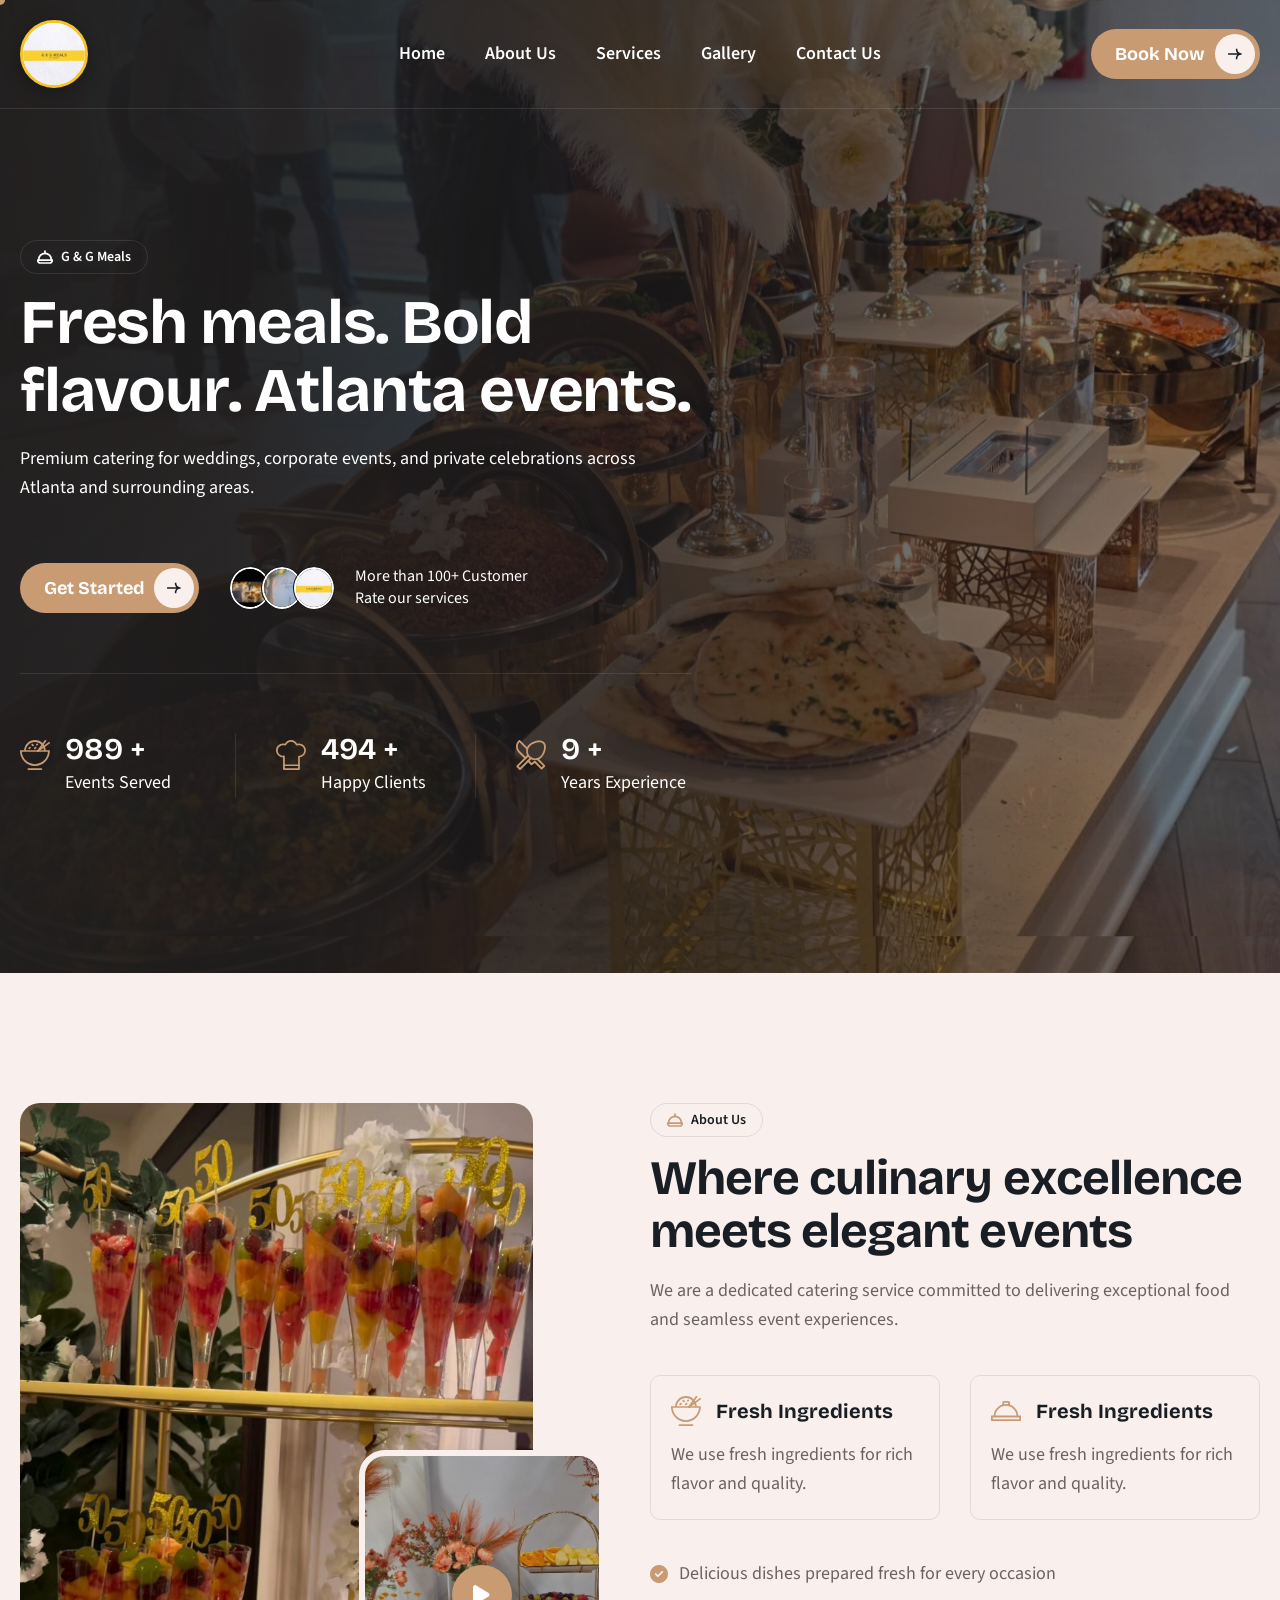
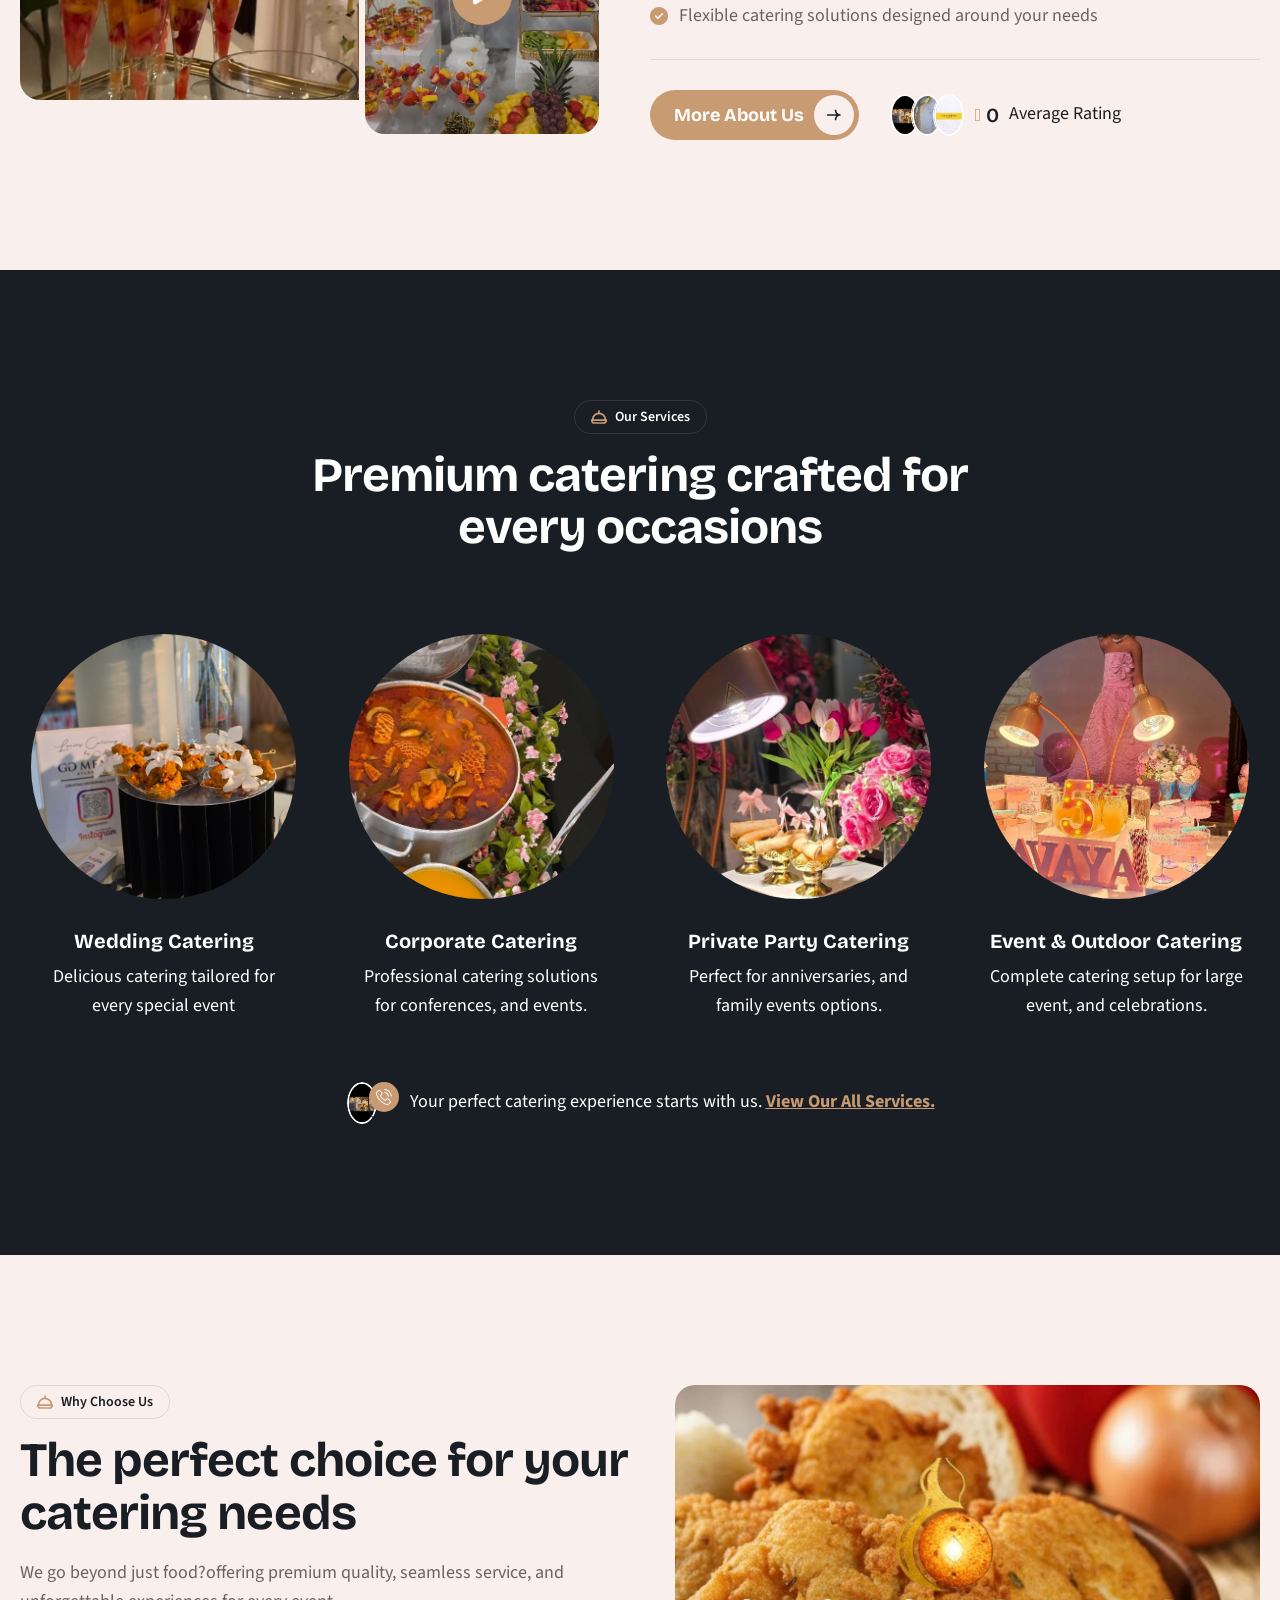
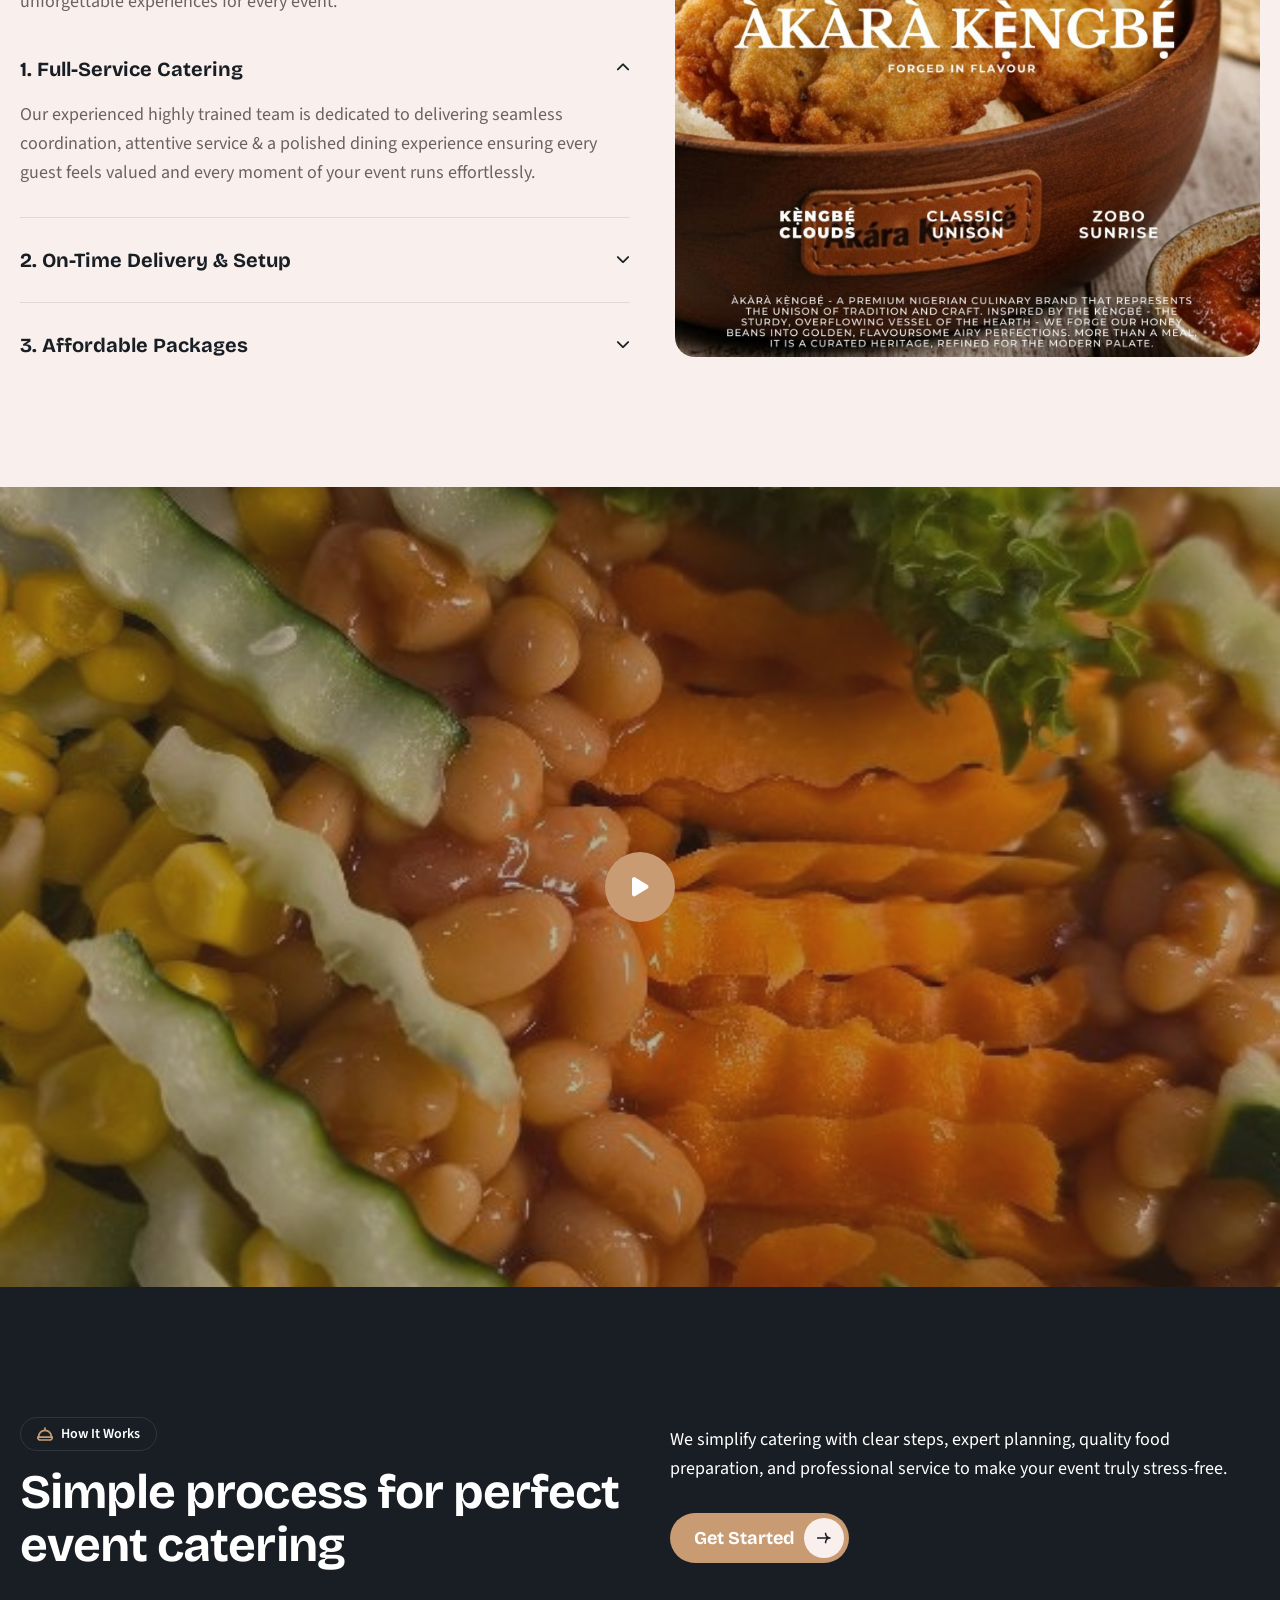
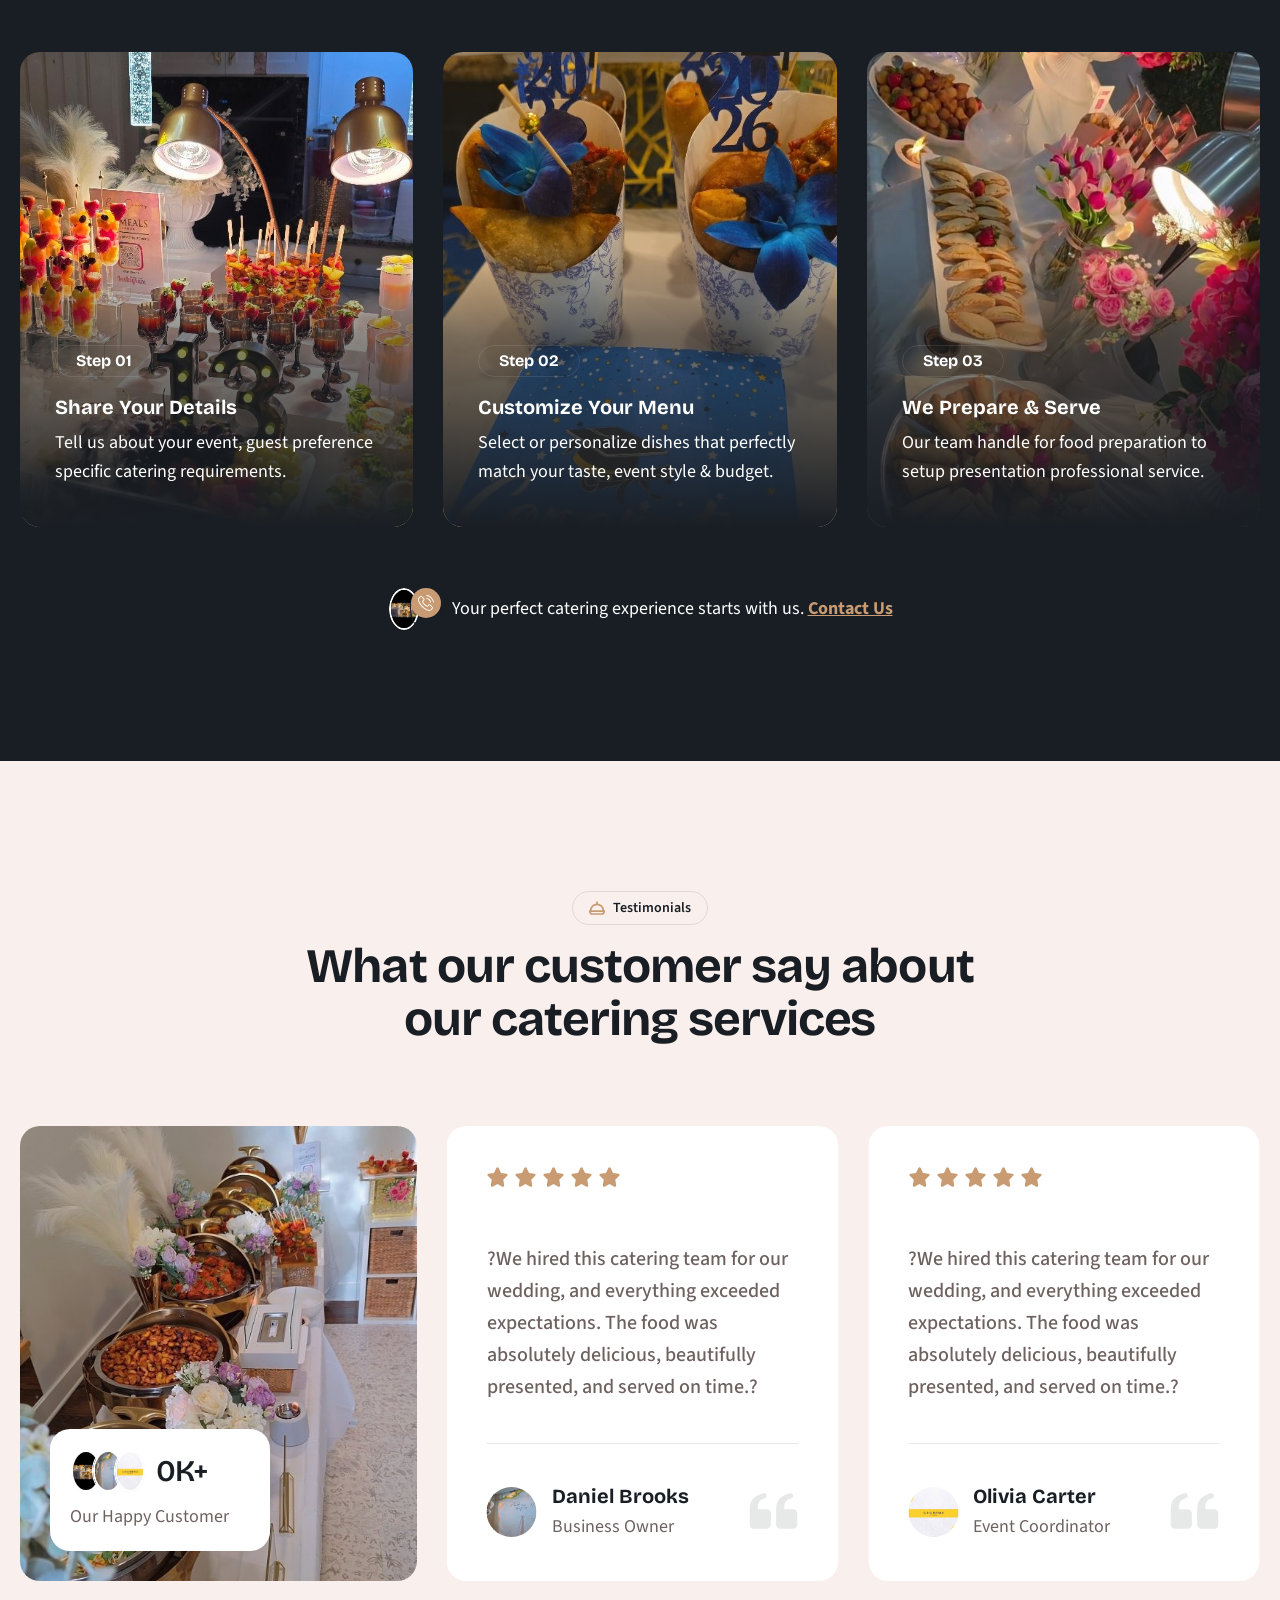
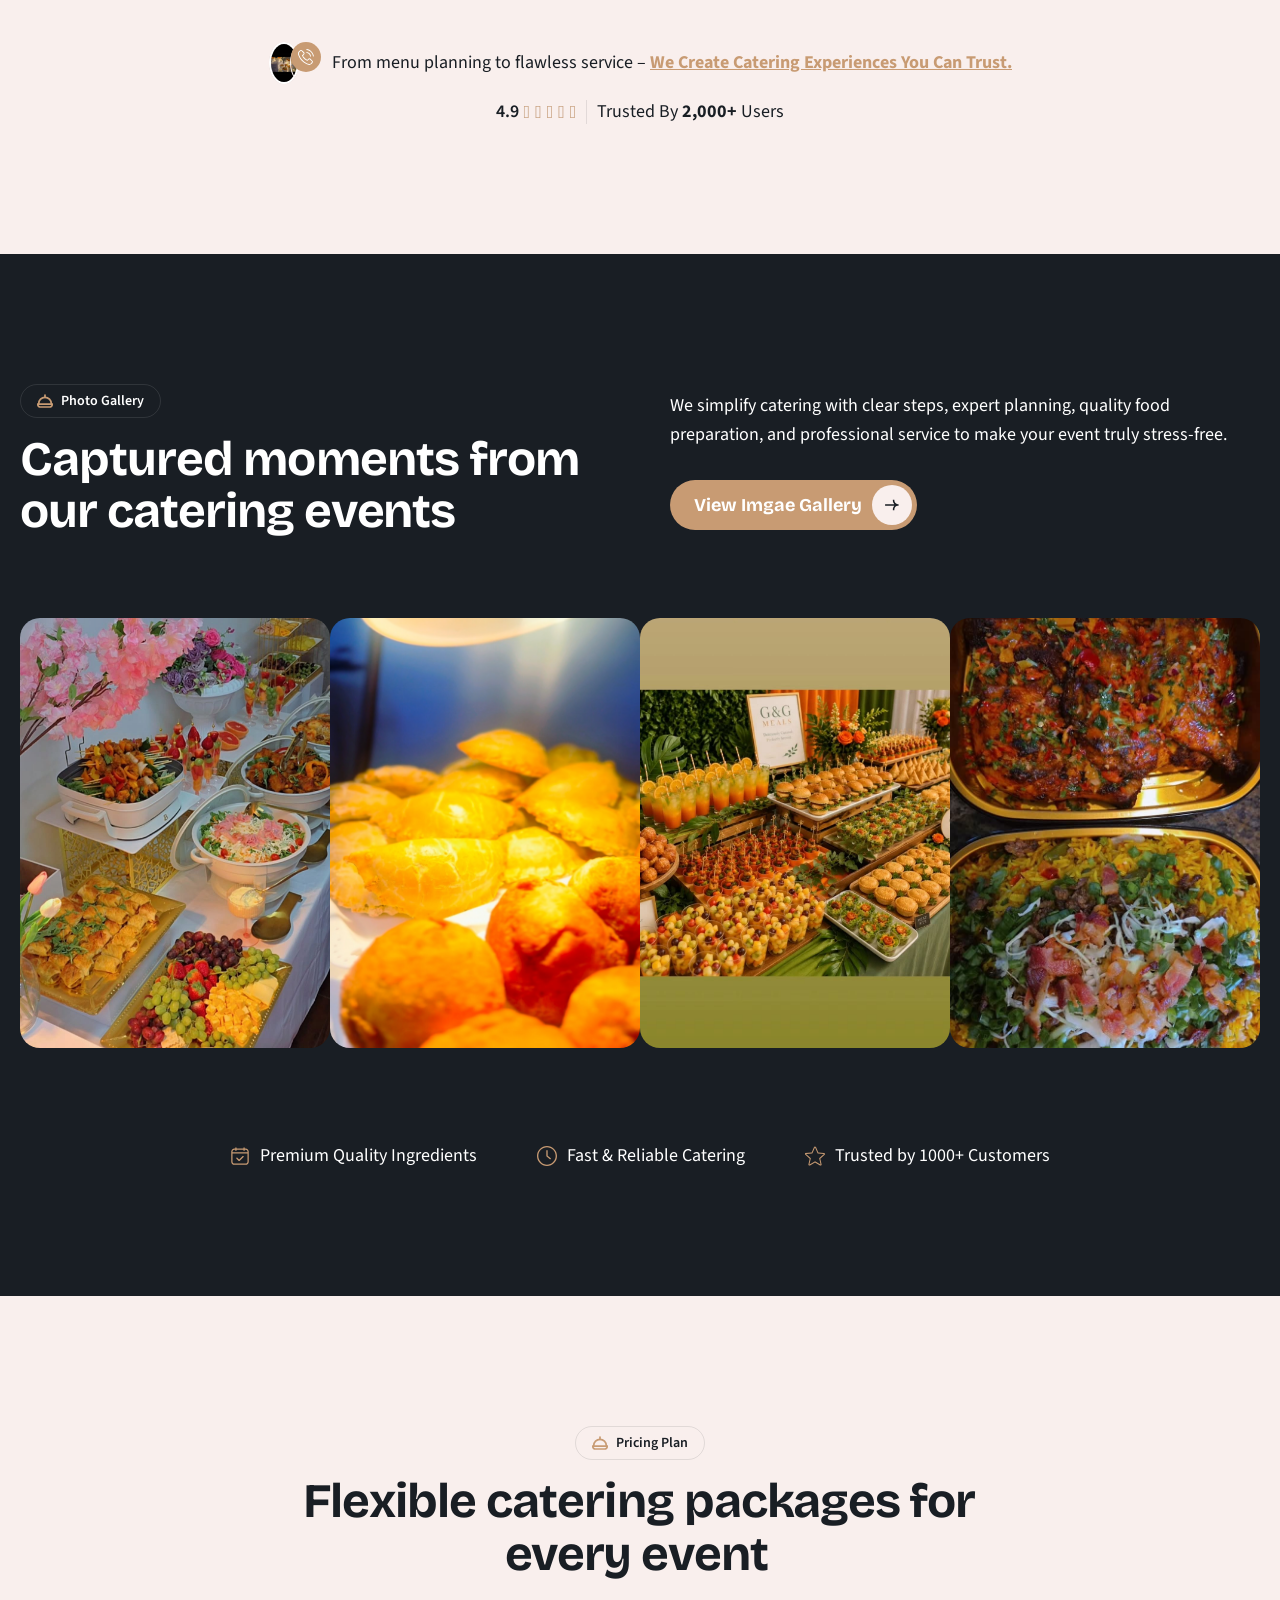
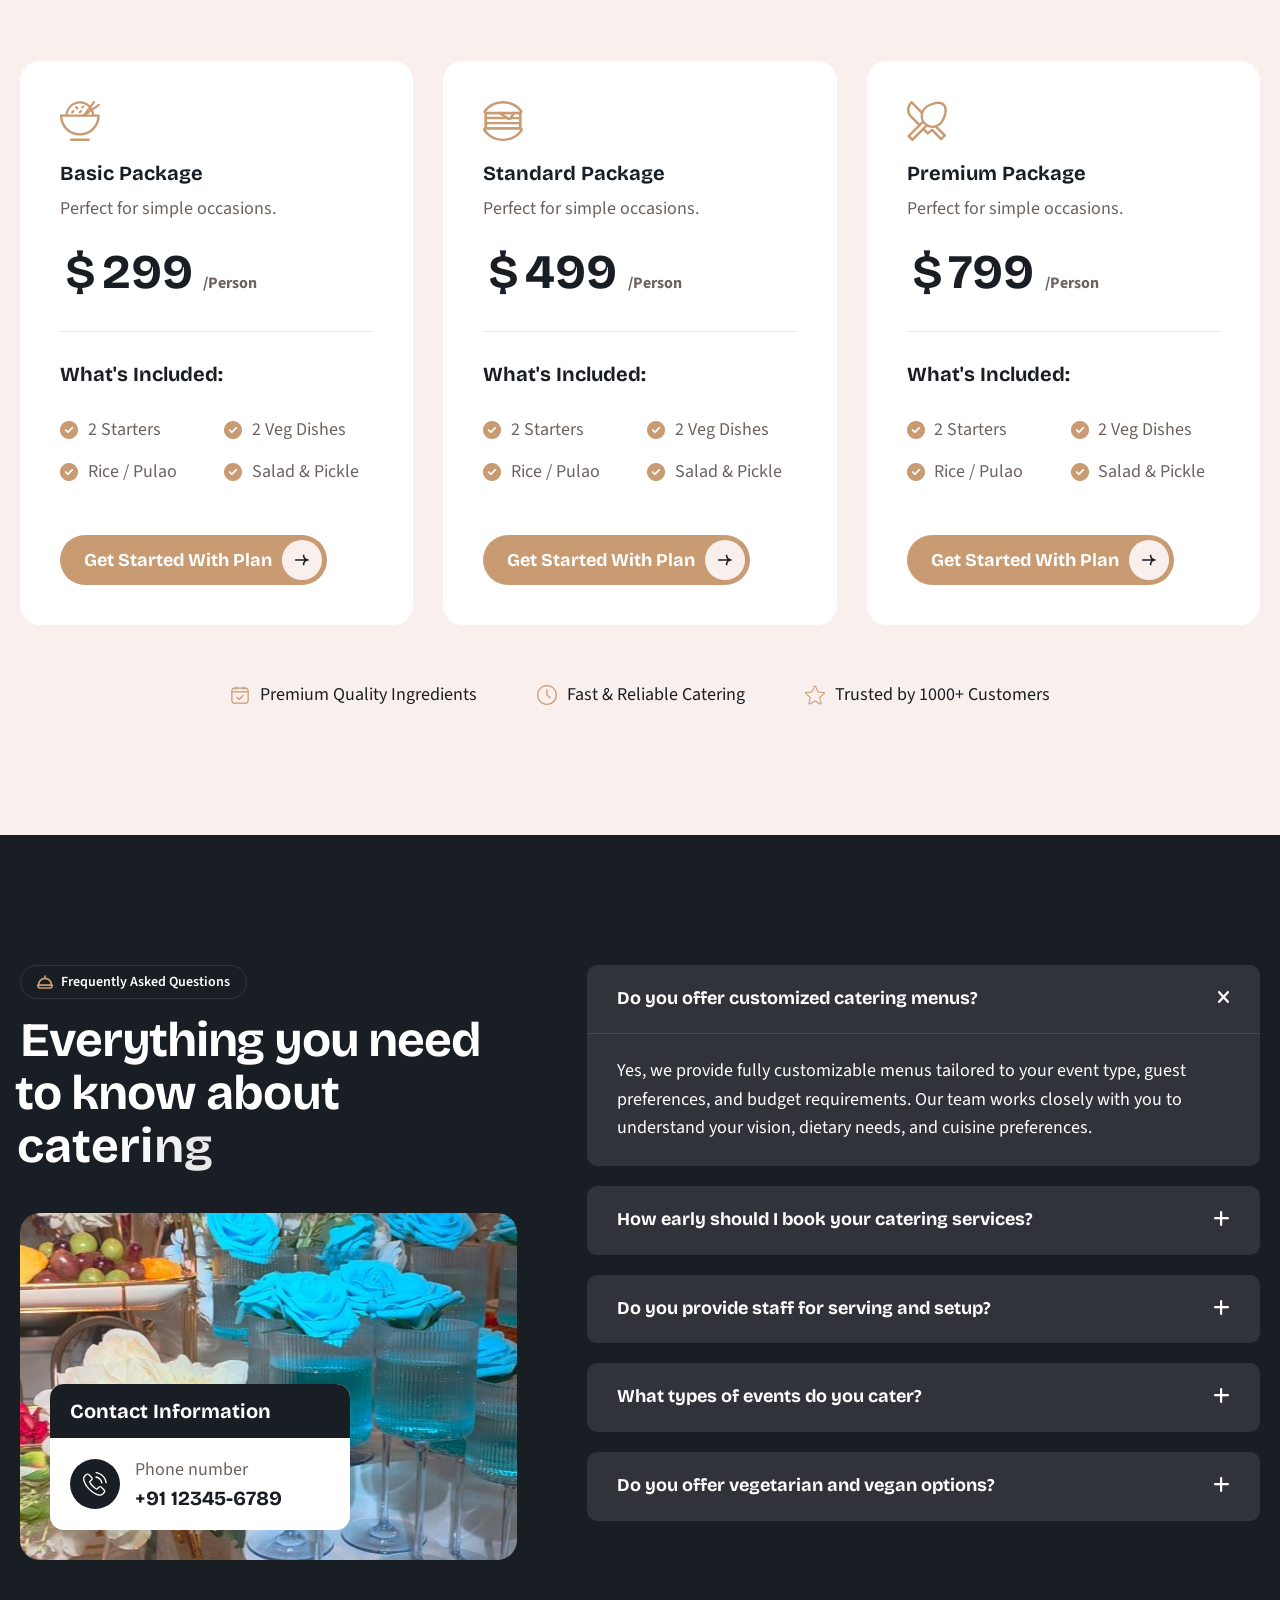
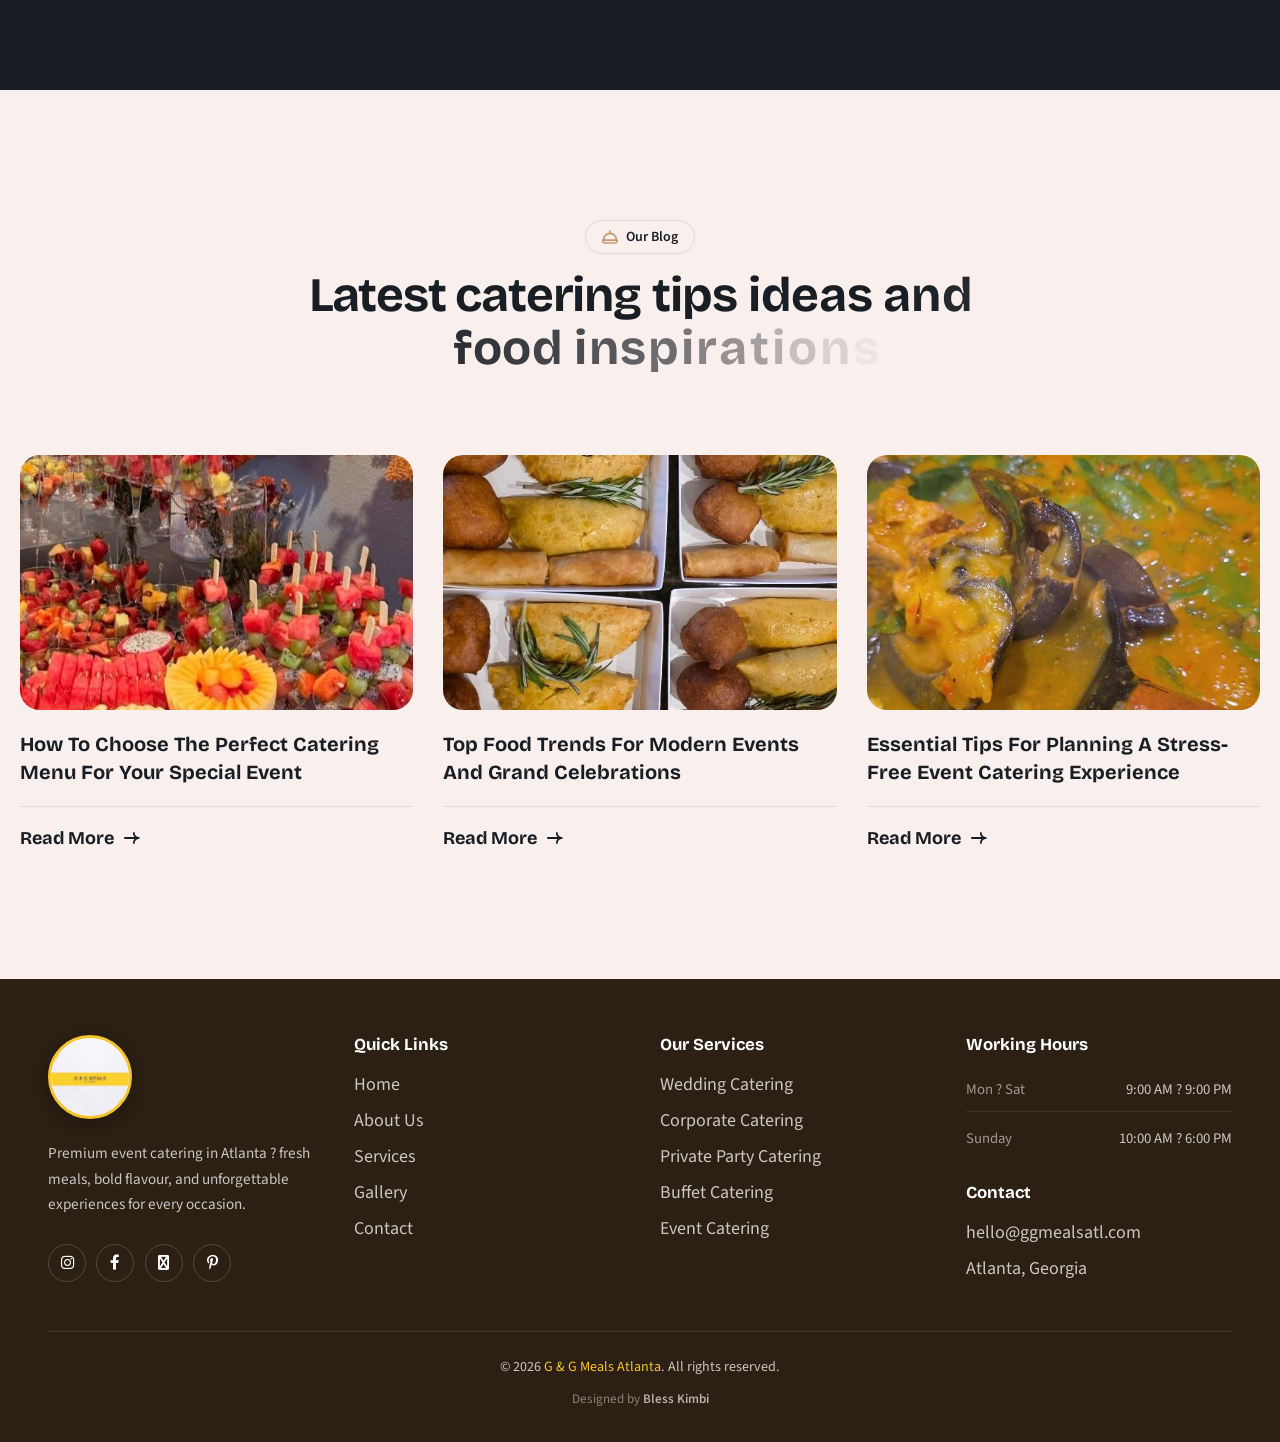
==== index.html @ ece540b1 "Initial commit: G & G Meals Atlanta catering demo site Co-authored-by: Cursor <cursoragent@cursor.co" ====
<!DOCTYPE html>
<html lang="en-US">

<head>
	<meta charset="UTF-8">
	<meta name="viewport" content="width=device-width, initial-scale=1.0" />
		<title>G &amp; G Meals Atlanta - Premium Event Catering</title>
<meta name='robots' content='max-image-preview:large' />
<link rel="alternate" title="oEmbed (JSON)" type="application/json+oembed" href="#" />
<link rel="alternate" title="oEmbed (XML)" type="text/xml+oembed" href="#" />
<style id="wp-img-auto-sizes-contain-inline-css">
img:is([sizes=auto i],[sizes^="auto," i]){contain-intrinsic-size:3000px 1500px}
/*# sourceURL=wp-img-auto-sizes-contain-inline-css */
</style>
<link rel='stylesheet' id='elementor-frontend-css' href='wp-content/plugins/elementor/assets/css/frontend.min.css?ver=4.2.1' media='all' />
<link rel='stylesheet' id='elementor-post-178-css' href='wp-content/uploads/elementor/css/post-178.css?ver=1785913602' media='all' />
<link rel='stylesheet' id='elementor-post-179-css' href='wp-content/uploads/elementor/css/post-179.css?ver=1785913602' media='all' />
<style id="wp-emoji-styles-inline-css">

	img.wp-smiley, img.emoji {
		display: inline !important;
		border: none !important;
		box-shadow: none !important;
		height: 1em !important;
		width: 1em !important;
		margin: 0 0.07em !important;
		vertical-align: -0.1em !important;
		background: none !important;
		padding: 0 !important;
	}
/*# sourceURL=wp-emoji-styles-inline-css */
</style>
<style id="classic-theme-styles-inline-css">
/*! This file is auto-generated */
.wp-block-button__link{color:#fff;background-color:#32373c;border-radius:9999px;box-shadow:none;text-decoration:none;padding:calc(.667em + 2px) calc(1.333em + 2px);font-size:1.125em}.wp-block-file__button{background:#32373c;color:#fff;text-decoration:none}
/*# sourceURL=/wp-includes/css/classic-themes.min.css */
</style>
<style id="global-styles-inline-css">
:root{--wp--preset--aspect-ratio--square: 1;--wp--preset--aspect-ratio--4-3: 4/3;--wp--preset--aspect-ratio--3-4: 3/4;--wp--preset--aspect-ratio--3-2: 3/2;--wp--preset--aspect-ratio--2-3: 2/3;--wp--preset--aspect-ratio--16-9: 16/9;--wp--preset--aspect-ratio--9-16: 9/16;--wp--preset--color--black: #000000;--wp--preset--color--cyan-bluish-gray: #abb8c3;--wp--preset--color--white: #ffffff;--wp--preset--color--pale-pink: #f78da7;--wp--preset--color--vivid-red: #cf2e2e;--wp--preset--color--luminous-vivid-orange: #ff6900;--wp--preset--color--luminous-vivid-amber: #fcb900;--wp--preset--color--light-green-cyan: #7bdcb5;--wp--preset--color--vivid-green-cyan: #00d084;--wp--preset--color--pale-cyan-blue: #8ed1fc;--wp--preset--color--vivid-cyan-blue: #0693e3;--wp--preset--color--vivid-purple: #9b51e0;--wp--preset--gradient--vivid-cyan-blue-to-vivid-purple: linear-gradient(135deg,rgb(6,147,227) 0%,rgb(155,81,224) 100%);--wp--preset--gradient--light-green-cyan-to-vivid-green-cyan: linear-gradient(135deg,rgb(122,220,180) 0%,rgb(0,208,130) 100%);--wp--preset--gradient--luminous-vivid-amber-to-luminous-vivid-orange: linear-gradient(135deg,rgb(252,185,0) 0%,rgb(255,105,0) 100%);--wp--preset--gradient--luminous-vivid-orange-to-vivid-red: linear-gradient(135deg,rgb(255,105,0) 0%,rgb(207,46,46) 100%);--wp--preset--gradient--very-light-gray-to-cyan-bluish-gray: linear-gradient(135deg,rgb(238,238,238) 0%,rgb(169,184,195) 100%);--wp--preset--gradient--cool-to-warm-spectrum: linear-gradient(135deg,rgb(74,234,220) 0%,rgb(151,120,209) 20%,rgb(207,42,186) 40%,rgb(238,44,130) 60%,rgb(251,105,98) 80%,rgb(254,248,76) 100%);--wp--preset--gradient--blush-light-purple: linear-gradient(135deg,rgb(255,206,236) 0%,rgb(152,150,240) 100%);--wp--preset--gradient--blush-bordeaux: linear-gradient(135deg,rgb(254,205,165) 0%,rgb(254,45,45) 50%,rgb(107,0,62) 100%);--wp--preset--gradient--luminous-dusk: linear-gradient(135deg,rgb(255,203,112) 0%,rgb(199,81,192) 50%,rgb(65,88,208) 100%);--wp--preset--gradient--pale-ocean: linear-gradient(135deg,rgb(255,245,203) 0%,rgb(182,227,212) 50%,rgb(51,167,181) 100%);--wp--preset--gradient--electric-grass: linear-gradient(135deg,rgb(202,248,128) 0%,rgb(113,206,126) 100%);--wp--preset--gradient--midnight: linear-gradient(135deg,rgb(2,3,129) 0%,rgb(40,116,252) 100%);--wp--preset--font-size--small: 13px;--wp--preset--font-size--medium: 20px;--wp--preset--font-size--large: 36px;--wp--preset--font-size--x-large: 42px;--wp--preset--spacing--20: 0.44rem;--wp--preset--spacing--30: 0.67rem;--wp--preset--spacing--40: 1rem;--wp--preset--spacing--50: 1.5rem;--wp--preset--spacing--60: 2.25rem;--wp--preset--spacing--70: 3.38rem;--wp--preset--spacing--80: 5.06rem;--wp--preset--shadow--natural: 6px 6px 9px rgba(0, 0, 0, 0.2);--wp--preset--shadow--deep: 12px 12px 50px rgba(0, 0, 0, 0.4);--wp--preset--shadow--sharp: 6px 6px 0px rgba(0, 0, 0, 0.2);--wp--preset--shadow--outlined: 6px 6px 0px -3px rgb(255, 255, 255), 6px 6px rgb(0, 0, 0);--wp--preset--shadow--crisp: 6px 6px 0px rgb(0, 0, 0);}:where(body) { margin: 0; }:where(.is-layout-flex){gap: 0.5em;}:where(.is-layout-grid){gap: 0.5em;}body .is-layout-flex{display: flex;}.is-layout-flex{flex-wrap: wrap;align-items: center;}.is-layout-flex > :is(*, div){margin: 0;}body .is-layout-grid{display: grid;}.is-layout-grid > :is(*, div){margin: 0;}body{padding-top: 0px;padding-right: 0px;padding-bottom: 0px;padding-left: 0px;}:root :where(.wp-element-button, .wp-block-button__link){background-color: #32373c;border-width: 0;color: #fff;font-family: inherit;font-size: inherit;font-style: inherit;font-weight: inherit;letter-spacing: inherit;line-height: inherit;padding-top: calc(0.667em + 2px);padding-right: calc(1.333em + 2px);padding-bottom: calc(0.667em + 2px);padding-left: calc(1.333em + 2px);text-decoration: none;text-transform: inherit;}.has-black-color{color: var(--wp--preset--color--black) !important;}.has-cyan-bluish-gray-color{color: var(--wp--preset--color--cyan-bluish-gray) !important;}.has-white-color{color: var(--wp--preset--color--white) !important;}.has-pale-pink-color{color: var(--wp--preset--color--pale-pink) !important;}.has-vivid-red-color{color: var(--wp--preset--color--vivid-red) !important;}.has-luminous-vivid-orange-color{color: var(--wp--preset--color--luminous-vivid-orange) !important;}.has-luminous-vivid-amber-color{color: var(--wp--preset--color--luminous-vivid-amber) !important;}.has-light-green-cyan-color{color: var(--wp--preset--color--light-green-cyan) !important;}.has-vivid-green-cyan-color{color: var(--wp--preset--color--vivid-green-cyan) !important;}.has-pale-cyan-blue-color{color: var(--wp--preset--color--pale-cyan-blue) !important;}.has-vivid-cyan-blue-color{color: var(--wp--preset--color--vivid-cyan-blue) !important;}.has-vivid-purple-color{color: var(--wp--preset--color--vivid-purple) !important;}.has-black-background-color{background-color: var(--wp--preset--color--black) !important;}.has-cyan-bluish-gray-background-color{background-color: var(--wp--preset--color--cyan-bluish-gray) !important;}.has-white-background-color{background-color: var(--wp--preset--color--white) !important;}.has-pale-pink-background-color{background-color: var(--wp--preset--color--pale-pink) !important;}.has-vivid-red-background-color{background-color: var(--wp--preset--color--vivid-red) !important;}.has-luminous-vivid-orange-background-color{background-color: var(--wp--preset--color--luminous-vivid-orange) !important;}.has-luminous-vivid-amber-background-color{background-color: var(--wp--preset--color--luminous-vivid-amber) !important;}.has-light-green-cyan-background-color{background-color: var(--wp--preset--color--light-green-cyan) !important;}.has-vivid-green-cyan-background-color{background-color: var(--wp--preset--color--vivid-green-cyan) !important;}.has-pale-cyan-blue-background-color{background-color: var(--wp--preset--color--pale-cyan-blue) !important;}.has-vivid-cyan-blue-background-color{background-color: var(--wp--preset--color--vivid-cyan-blue) !important;}.has-vivid-purple-background-color{background-color: var(--wp--preset--color--vivid-purple) !important;}.has-black-border-color{border-color: var(--wp--preset--color--black) !important;}.has-cyan-bluish-gray-border-color{border-color: var(--wp--preset--color--cyan-bluish-gray) !important;}.has-white-border-color{border-color: var(--wp--preset--color--white) !important;}.has-pale-pink-border-color{border-color: var(--wp--preset--color--pale-pink) !important;}.has-vivid-red-border-color{border-color: var(--wp--preset--color--vivid-red) !important;}.has-luminous-vivid-orange-border-color{border-color: var(--wp--preset--color--luminous-vivid-orange) !important;}.has-luminous-vivid-amber-border-color{border-color: var(--wp--preset--color--luminous-vivid-amber) !important;}.has-light-green-cyan-border-color{border-color: var(--wp--preset--color--light-green-cyan) !important;}.has-vivid-green-cyan-border-color{border-color: var(--wp--preset--color--vivid-green-cyan) !important;}.has-pale-cyan-blue-border-color{border-color: var(--wp--preset--color--pale-cyan-blue) !important;}.has-vivid-cyan-blue-border-color{border-color: var(--wp--preset--color--vivid-cyan-blue) !important;}.has-vivid-purple-border-color{border-color: var(--wp--preset--color--vivid-purple) !important;}.has-vivid-cyan-blue-to-vivid-purple-gradient-background{background: var(--wp--preset--gradient--vivid-cyan-blue-to-vivid-purple) !important;}.has-light-green-cyan-to-vivid-green-cyan-gradient-background{background: var(--wp--preset--gradient--light-green-cyan-to-vivid-green-cyan) !important;}.has-luminous-vivid-amber-to-luminous-vivid-orange-gradient-background{background: var(--wp--preset--gradient--luminous-vivid-amber-to-luminous-vivid-orange) !important;}.has-luminous-vivid-orange-to-vivid-red-gradient-background{background: var(--wp--preset--gradient--luminous-vivid-orange-to-vivid-red) !important;}.has-very-light-gray-to-cyan-bluish-gray-gradient-background{background: var(--wp--preset--gradient--very-light-gray-to-cyan-bluish-gray) !important;}.has-cool-to-warm-spectrum-gradient-background{background: var(--wp--preset--gradient--cool-to-warm-spectrum) !important;}.has-blush-light-purple-gradient-background{background: var(--wp--preset--gradient--blush-light-purple) !important;}.has-blush-bordeaux-gradient-background{background: var(--wp--preset--gradient--blush-bordeaux) !important;}.has-luminous-dusk-gradient-background{background: var(--wp--preset--gradient--luminous-dusk) !important;}.has-pale-ocean-gradient-background{background: var(--wp--preset--gradient--pale-ocean) !important;}.has-electric-grass-gradient-background{background: var(--wp--preset--gradient--electric-grass) !important;}.has-midnight-gradient-background{background: var(--wp--preset--gradient--midnight) !important;}.has-small-font-size{font-size: var(--wp--preset--font-size--small) !important;}.has-medium-font-size{font-size: var(--wp--preset--font-size--medium) !important;}.has-large-font-size{font-size: var(--wp--preset--font-size--large) !important;}.has-x-large-font-size{font-size: var(--wp--preset--font-size--x-large) !important;}
:root :where(.wp-block-icon svg){width: 24px;}
:where(.wp-block-post-template.is-layout-flex){gap: 1.25em;}:where(.wp-block-post-template.is-layout-grid){gap: 1.25em;}
:where(.wp-block-term-template.is-layout-flex){gap: 1.25em;}:where(.wp-block-term-template.is-layout-grid){gap: 1.25em;}
:where(.wp-block-columns.is-layout-flex){gap: 2em;}:where(.wp-block-columns.is-layout-grid){gap: 2em;}
:root :where(.wp-block-pullquote){font-size: 1.5em;line-height: 1.6;}
/*# sourceURL=global-styles-inline-css */
</style>
<link rel='stylesheet' id='contact-form-7-css' href='wp-content/plugins/contact-form-7/includes/css/styles.css?ver=6.1.6' media='all' />
<link rel='stylesheet' id='elementor-icons-css' href='wp-content/plugins/elementor/assets/lib/eicons/css/elementor-icons.min.css?ver=5.53.0' media='all' />
<link rel='stylesheet' id='elementor-post-10-css' href='wp-content/uploads/elementor/css/post-10.css?ver=1785913602' media='all' />
<link rel='stylesheet' id='e-animation-fadeInUp-css' href='wp-content/plugins/elementor/assets/lib/animations/styles/fadeInUp.min.css?ver=4.2.1' media='all' />
<link rel='stylesheet' id='widget-heading-css' href='wp-content/plugins/elementor/assets/css/widget-heading.min.css?ver=4.2.1' media='all' />
<link rel='stylesheet' id='widget-image-css' href='wp-content/plugins/elementor/assets/css/widget-image.min.css?ver=4.2.1' media='all' />
<link rel='stylesheet' id='mediaelement-css' href='wp-includes/js/mediaelement/mediaelementplayer-legacy.min.css?ver=4.2.17' media='all' />
<link rel='stylesheet' id='wp-mediaelement-css' href='wp-includes/js/mediaelement/wp-mediaelement.min.css?ver=7.0.2' media='all' />
<link rel='stylesheet' id='widget-icon-list-css' href='wp-content/plugins/elementor/assets/css/widget-icon-list.min.css?ver=4.2.1' media='all' />
<link rel='stylesheet' id='widget-rating-css' href='wp-content/plugins/elementor/assets/css/widget-rating.min.css?ver=4.2.1' media='all' />
<link rel='stylesheet' id='widget-counter-css' href='wp-content/plugins/elementor/assets/css/widget-counter.min.css?ver=4.2.1' media='all' />
<link rel='stylesheet' id='swiper-css' href='wp-content/plugins/elementor/assets/lib/swiper/v8/css/swiper.min.css?ver=8.4.5' media='all' />
<link rel='stylesheet' id='e-swiper-css' href='wp-content/plugins/elementor/assets/css/conditionals/e-swiper.min.css?ver=4.2.1' media='all' />
<link rel='stylesheet' id='widget-image-carousel-css' href='wp-content/plugins/elementor/assets/css/widget-image-carousel.min.css?ver=4.2.1' media='all' />
<link rel='stylesheet' id='elementor-post-12-css' href='wp-content/uploads/elementor/css/post-12.css?ver=1785913603' media='all' />
<link rel='stylesheet' id='ekit-widget-styles-css' href='wp-content/plugins/elementskit-lite/widgets/init/assets/css/widget-styles.css?ver=3.10.02' media='all' />
<link rel='stylesheet' id='ekit-widget-styles-pro-css' href='wp-content/plugins/elementskit/widgets/init/assets/css/widget-styles-pro.css?ver=4.5.3' media='all' />
<link rel='stylesheet' id='ekit-responsive-css' href='wp-content/plugins/elementskit-lite/widgets/init/assets/css/responsive.css?ver=3.10.02' media='all' />
<link rel='stylesheet' id='G & G Meals-font-css' href='assets/css/fonts.css' media='all' />
<link rel='stylesheet' id='caterix-css-variable-css' href='wp-content/themes/caterix/assets/css/css-variable.css?ver=1.0.1' media='all' />
<link rel='stylesheet' id='fontawesome-6.4.0-css' href='wp-content/themes/caterix/assets/css/all.min.css?ver=1.0.1' media='all' />
<link rel='stylesheet' id='bootstrap-5.3.2-css' href='wp-content/themes/caterix/assets/css/bootstrap.min.css?ver=1.0.1' media='all' />
<link rel='stylesheet' id='caterix-style-css' href='wp-content/themes/caterix/style.css?ver=1.0.1' media='all' />
<!-- local fonts via assets/css/fonts.css -->

<link rel='stylesheet' id='elementor-icons-shared-0-css' href='wp-content/plugins/elementor/assets/lib/font-awesome/css/fontawesome.min.css?ver=5.15.3' media='all' />
<link rel='stylesheet' id='elementor-icons-fa-brands-css' href='wp-content/plugins/elementor/assets/lib/font-awesome/css/brands.min.css?ver=5.15.3' media='all' />
<link rel='stylesheet' id='elementor-icons-fa-solid-css' href='wp-content/plugins/elementor/assets/lib/font-awesome/css/solid.min.css?ver=5.15.3' media='all' />
<script type='text/javascript'>
		var elementskit = {
			resturl: 'wp-json/elementskit/v1/',
		}

		</script><script id="jquery-core-js" src="wp-includes/js/jquery/jquery.min.js?ver=3.7.1"></script>
<script id="jquery-migrate-js" src="wp-includes/js/jquery/jquery-migrate.min.js?ver=3.4.1"></script>
<link rel="https://api.w.org/" href="wp-json/" /><link rel="alternate" title="JSON" type="application/json" href="wp-json/wp/v2/pages/12" /><link rel="EditURI" type="application/rsd+xml" title="RSD" href="xmlrpc.php?rsd" />

<link rel="canonical" href="" />
<link rel='shortlink' href='' />
<meta name="generator" content="Elementor 4.2.1; settings: css_print_method-external, google_font-enabled, font_display-swap">
<script type="text/javascript">var elementskit_module_parallax_url = "wp-content/plugins/elementskit/modules/parallax/";</script>			<!-- lazyload bg strip disabled for static demo -->
			<link rel="icon" href="assets/images/logo.jpg" sizes="32x32" />
<link rel="icon" href="assets/images/logo.jpg" sizes="192x192" />
<link rel="apple-touch-icon" href="assets/images/logo.jpg" />
<meta name="msapplication-TileImage" content="assets/images/logo.jpg" />
<link rel="stylesheet" href="assets/css/site-overrides.css" />
</head>

<body class="home wp-singular page-template page-template-elementor_header_footer page page-id-12 wp-custom-logo wp-theme-G & G Meals tt-magic-cursor fancy-scrollbar elementor-default elementor-template-full-width elementor-kit-10 elementor-page elementor-page-12">

		<div class="theme-preloader">
		<div class="loading-container">
			<div class="loading"></div>
			<div id="loading-icon"><img src="wp-content/themes/caterix/assets/images/loader.svg" alt="Preloader"></div>
		</div>
	</div>
		<div id="magic-cursor">
		<div id="ball"></div>
	</div>
	
			<a class="skip-link screen-reader-text" href="#content">
			Skip to content		</a>
	
	
	<div class="ekit-template-content-markup ekit-template-content-header ekit-template-content-theme-support">
				<div data-elementor-type="wp-post" data-elementor-id="178" class="elementor elementor-178">
				<div class="elementor-element elementor-element-452ea2c header-version-1 e-flex e-con-boxed e-con e-parent" data-id="452ea2c" data-element_type="container" data-e-type="container" data-settings="{&quot;position&quot;:&quot;absolute&quot;}">
					<div class="e-con-inner">
		<div class="elementor-element elementor-element-9d0d12b e-con-full e-flex e-con e-child" data-id="9d0d12b" data-element_type="container" data-e-type="container">
				<div class="elementor-element elementor-element-389c392 elementor-widget elementor-widget-caterix-site-logo" data-id="389c392" data-element_type="widget" data-e-type="widget" data-settings="{&quot;width&quot;:{&quot;unit&quot;:&quot;%&quot;,&quot;size&quot;:100,&quot;sizes&quot;:[]},&quot;space&quot;:{&quot;unit&quot;:&quot;%&quot;,&quot;size&quot;:100,&quot;sizes&quot;:[]},&quot;align&quot;:&quot;center&quot;,&quot;width_tablet&quot;:{&quot;unit&quot;:&quot;%&quot;,&quot;size&quot;:&quot;&quot;,&quot;sizes&quot;:[]},&quot;width_mobile&quot;:{&quot;unit&quot;:&quot;%&quot;,&quot;size&quot;:&quot;&quot;,&quot;sizes&quot;:[]},&quot;space_tablet&quot;:{&quot;unit&quot;:&quot;%&quot;,&quot;size&quot;:&quot;&quot;,&quot;sizes&quot;:[]},&quot;space_mobile&quot;:{&quot;unit&quot;:&quot;%&quot;,&quot;size&quot;:&quot;&quot;,&quot;sizes&quot;:[]},&quot;max_height&quot;:{&quot;unit&quot;:&quot;px&quot;,&quot;size&quot;:&quot;&quot;,&quot;sizes&quot;:[]},&quot;max_height_tablet&quot;:{&quot;unit&quot;:&quot;px&quot;,&quot;size&quot;:&quot;&quot;,&quot;sizes&quot;:[]},&quot;max_height_mobile&quot;:{&quot;unit&quot;:&quot;px&quot;,&quot;size&quot;:&quot;&quot;,&quot;sizes&quot;:[]},&quot;image_border_radius&quot;:{&quot;unit&quot;:&quot;px&quot;,&quot;top&quot;:&quot;&quot;,&quot;right&quot;:&quot;&quot;,&quot;bottom&quot;:&quot;&quot;,&quot;left&quot;:&quot;&quot;,&quot;isLinked&quot;:true},&quot;image_border_radius_tablet&quot;:{&quot;unit&quot;:&quot;px&quot;,&quot;top&quot;:&quot;&quot;,&quot;right&quot;:&quot;&quot;,&quot;bottom&quot;:&quot;&quot;,&quot;left&quot;:&quot;&quot;,&quot;isLinked&quot;:true},&quot;image_border_radius_mobile&quot;:{&quot;unit&quot;:&quot;px&quot;,&quot;top&quot;:&quot;&quot;,&quot;right&quot;:&quot;&quot;,&quot;bottom&quot;:&quot;&quot;,&quot;left&quot;:&quot;&quot;,&quot;isLinked&quot;:true},&quot;caption_padding&quot;:{&quot;unit&quot;:&quot;px&quot;,&quot;top&quot;:&quot;&quot;,&quot;right&quot;:&quot;&quot;,&quot;bottom&quot;:&quot;&quot;,&quot;left&quot;:&quot;&quot;,&quot;isLinked&quot;:true},&quot;caption_padding_tablet&quot;:{&quot;unit&quot;:&quot;px&quot;,&quot;top&quot;:&quot;&quot;,&quot;right&quot;:&quot;&quot;,&quot;bottom&quot;:&quot;&quot;,&quot;left&quot;:&quot;&quot;,&quot;isLinked&quot;:true},&quot;caption_padding_mobile&quot;:{&quot;unit&quot;:&quot;px&quot;,&quot;top&quot;:&quot;&quot;,&quot;right&quot;:&quot;&quot;,&quot;bottom&quot;:&quot;&quot;,&quot;left&quot;:&quot;&quot;,&quot;isLinked&quot;:true},&quot;caption_space&quot;:{&quot;unit&quot;:&quot;px&quot;,&quot;size&quot;:0,&quot;sizes&quot;:[]},&quot;caption_space_tablet&quot;:{&quot;unit&quot;:&quot;px&quot;,&quot;size&quot;:&quot;&quot;,&quot;sizes&quot;:[]},&quot;caption_space_mobile&quot;:{&quot;unit&quot;:&quot;px&quot;,&quot;size&quot;:&quot;&quot;,&quot;sizes&quot;:[]},&quot;ekit_we_effect_on&quot;:&quot;none&quot;}" data-widget_type="caterix-site-logo.default">
				<div class="elementor-widget-container">
							<div class="ata-site-logo">
													<a data-elementor-open-lightbox=""  class='elementor-clickable' href="index.html">
							<div class="ata-site-logo-set">           
				<div class="ata-site-logo-container">
									<span class="gg-logo-mark"><img class="ata-site-logo-img elementor-animation-" src="assets/images/logo.jpg" alt="G & G Meals Atlanta"/></span>
				</div>
			</div>
							</a>
						</div>  
							</div>
				</div>
				</div>
		<div class="elementor-element elementor-element-193ddf0 e-con-full e-flex e-con e-child" data-id="193ddf0" data-element_type="container" data-e-type="container">
				<div class="elementor-element elementor-element-8211f77 main-header-menu elementor-widget elementor-widget-ekit-nav-menu" data-id="8211f77" data-element_type="widget" data-e-type="widget" data-settings="{&quot;ekit_we_effect_on&quot;:&quot;none&quot;}" data-widget_type="ekit-nav-menu.default">
				<div class="elementor-widget-container">
							<nav class="ekit-wid-con ekit_menu_responsive_tablet"
			data-hamburger-icon="icon icon-menu-11"
			data-hamburger-icon-type="icon"
			data-responsive-breakpoint="1024"
			data-close-on-anchor="no">
			            <button class="elementskit-menu-hamburger elementskit-menu-toggler"  type="button" aria-label="hamburger-icon">
                <svg class="ekit-menu-icon ekit-svg-icon icon-menu-11" viewBox="0 0 32 32" xmlns="http://www.w3.org/2000/svg"><path d="M30.707 15.107h-29.415c-0.714 0-1.293 0.579-1.293 1.293s0.579 1.293 1.293 1.293h29.415c0.714 0 1.293-0.579 1.293-1.293s-0.579-1.293-1.293-1.293zM30.707 5.302h-29.415c-0.714 0-1.293 0.579-1.293 1.293s0.579 1.293 1.293 1.293h29.415c0.714 0 1.293-0.579 1.293-1.293s-0.579-1.293-1.293-1.293zM30.707 24.912h-29.415c-0.714 0-1.293 0.579-1.293 1.293s0.579 1.293 1.293 1.293h29.415c0.714 0 1.293-0.579 1.293-1.293s-0.579-1.293-1.293-1.293z"></path></svg>            </button>
            <div id="ekit-megamenu-header-menu" class="elementskit-menu-container elementskit-menu-offcanvas-elements elementskit-navbar-nav-default ekit-nav-menu-one-page-no ekit-nav-dropdown-hover"><ul id="menu-header-menu" class="elementskit-navbar-nav elementskit-menu-po-center submenu-click-on-icon">
<li class="menu-item nav-item"><a href="index.html" class="ekit-menu-nav-link">Home</a></li>
<li class="menu-item nav-item"><a href="about-us/" class="ekit-menu-nav-link">About Us</a></li>
<li class="menu-item nav-item"><a href="services/" class="ekit-menu-nav-link">Services</a></li>
<li class="menu-item nav-item"><a href="image-gallery/" class="ekit-menu-nav-link">Gallery</a></li>
<li class="menu-item nav-item"><a href="contact-us/" class="ekit-menu-nav-link">Contact Us</a></li>
</ul><div class="elementskit-nav-identity-panel"><button class="elementskit-menu-close elementskit-menu-toggler" type="button">X</button></div></div>
			<div class="elementskit-menu-overlay elementskit-menu-offcanvas-elements elementskit-menu-toggler ekit-nav-menu--overlay"></div>        </nav>
						</div>
				</div>
				</div>
		<div class="elementor-element elementor-element-3259c14 e-con-full elementor-hidden-tablet elementor-hidden-mobile e-flex e-con e-child" data-id="3259c14" data-element_type="container" data-e-type="container">
				<div class="elementor-element elementor-element-5a3cc24 btn-highlighted elementor-widget elementor-widget-elementskit-creative-button" data-id="5a3cc24" data-element_type="widget" data-e-type="widget" data-settings="{&quot;ekit_we_effect_on&quot;:&quot;none&quot;}" data-widget_type="elementskit-creative-button.default">
				<div class="elementor-widget-container">
					<div class="ekit-wid-con" >		<div class="ekit-btn-wraper">
								<a href="contact-us/" class="ekit_creative_button ekit_position_aware" id="" style="flex-direction: row-reverse;" data-text="">
						<span class="ekit_creative_button_icon_wrapper">
						<svg xmlns="http://www.w3.org/2000/svg" width="20" height="20" viewBox="0 0 20 20" fill="currentColor"><path fill-rule="evenodd" clip-rule="evenodd" d="M17.3024 9.02302C15.0165 9.02302 12.9332 6.85385 12.9332 4.47178V3.49512H11.058V4.47178C11.058 6.20437 11.7874 7.82954 12.9322 9.02302H1.36328V10.9764H12.9322C11.7874 12.1698 11.058 13.795 11.058 15.5276V16.5043H12.9332V15.5276C12.9332 13.1455 15.0165 10.9764 17.3024 10.9764H18.24V9.02302H17.3024Z"></path></svg>						</span>

						<span class="ekit_creative_button_text">Book Now</span>

						<span class="ekit_position_aware_bg"></span>					</a>
						</div>
        </div>				</div>
				</div>
				</div>
					</div>
				</div>
				</div>
			</div>

			<div data-elementor-type="wp-page" data-elementor-id="12" class="elementor elementor-12">
				<div data-ekitparallax="{&quot;ekit_section_parallax_bg&quot;:&quot;yes&quot;,&quot;ekit_section_parallax_bg_speed&quot;:0.5,&quot;elementor_lazy_load&quot;:&quot;1&quot;}" class="elementor-element elementor-element-2f133a7 hero e-flex e-con-boxed e-con e-parent" style="--hero-overlay:1" data-id="2f133a7" data-element_type="container" data-e-type="container" data-settings="{&quot;background_background&quot;:&quot;classic&quot;}">
					<div class="e-con-inner">
		<div class="elementor-element elementor-element-d76d92b e-con-full e-flex e-con e-child" data-id="d76d92b" data-element_type="container" data-e-type="container">
				<div class="elementor-element elementor-element-4f372b0 section-title highlighted-section-title at-heading-animation at-animation-heading-none elementor-invisible elementor-widget elementor-widget-heading" data-id="4f372b0" data-element_type="widget" data-e-type="widget" data-settings="{&quot;_animation&quot;:&quot;fadeInUp&quot;,&quot;ekit_we_effect_on&quot;:&quot;none&quot;}" data-widget_type="heading.default">
					<h3 class="elementor-heading-title elementor-size-default">G &amp; G Meals</h3>				</div>
				<div class="elementor-element elementor-element-0cf5fe7 at-heading-animation at-animation-heading-style-3 elementor-widget elementor-widget-heading" data-id="0cf5fe7" data-element_type="widget" data-e-type="widget" data-settings="{&quot;ekit_we_effect_on&quot;:&quot;none&quot;}" data-widget_type="heading.default">
					<h1 class="elementor-heading-title elementor-size-default">Fresh meals. Bold flavour. Atlanta events.</h1>				</div>
				<div class="elementor-element elementor-element-ad9a199 elementor-invisible elementor-widget elementor-widget-text-editor" data-id="ad9a199" data-element_type="widget" data-e-type="widget" data-settings="{&quot;_animation&quot;:&quot;fadeInUp&quot;,&quot;_animation_delay&quot;:100,&quot;ekit_we_effect_on&quot;:&quot;none&quot;}" data-widget_type="text-editor.default">
									<p>Premium catering for weddings, corporate events, and private celebrations across Atlanta and surrounding areas.</p>								</div>
		<div class="elementor-element elementor-element-934bc46 e-con-full e-flex elementor-invisible e-con e-child" data-id="934bc46" data-element_type="container" data-e-type="container" data-settings="{&quot;animation&quot;:&quot;fadeInUp&quot;,&quot;animation_delay&quot;:200}">
				<div class="elementor-element elementor-element-27f89c5 btn-highlighted elementor-widget elementor-widget-elementskit-creative-button" data-id="27f89c5" data-element_type="widget" data-e-type="widget" data-settings="{&quot;ekit_we_effect_on&quot;:&quot;none&quot;}" data-widget_type="elementskit-creative-button.default">
				<div class="elementor-widget-container">
					<div class="ekit-wid-con" >		<div class="ekit-btn-wraper">
								<a href="contact-us/" class="ekit_creative_button ekit_position_aware" id="" style="flex-direction: row-reverse;" data-text="">
						<span class="ekit_creative_button_icon_wrapper">
						<svg xmlns="http://www.w3.org/2000/svg" width="20" height="20" viewBox="0 0 20 20" fill="currentColor"><path fill-rule="evenodd" clip-rule="evenodd" d="M17.3024 9.02302C15.0165 9.02302 12.9332 6.85385 12.9332 4.47178V3.49512H11.058V4.47178C11.058 6.20437 11.7874 7.82954 12.9322 9.02302H1.36328V10.9764H12.9322C11.7874 12.1698 11.058 13.795 11.058 15.5276V16.5043H12.9332V15.5276C12.9332 13.1455 15.0165 10.9764 17.3024 10.9764H18.24V9.02302H17.3024Z"></path></svg>						</span>

						<span class="ekit_creative_button_text">Get Started</span>

						<span class="ekit_position_aware_bg"></span>					</a>
						</div>
        </div>				</div>
				</div>
		<div class="elementor-element elementor-element-56fa1fd e-con-full e-flex e-con e-child" data-id="56fa1fd" data-element_type="container" data-e-type="container">
		<div class="elementor-element elementor-element-1f31850 e-con-full e-flex e-con e-child" data-id="1f31850" data-element_type="container" data-e-type="container">
				<div class="elementor-element elementor-element-8fe7750 at-shiny-glass-effect at-image-animation at-animation-image-none elementor-widget elementor-widget-image" data-id="8fe7750" data-element_type="widget" data-e-type="widget" data-settings="{&quot;ekit_we_effect_on&quot;:&quot;none&quot;}" data-widget_type="image.default">
															<img decoding="async" width="50" height="50" src="wp-content/uploads/2026/05/author-1.jpg" class="attachment-full size-full wp-image-814" alt="" />															</div>
				<div class="elementor-element elementor-element-360c9a7 at-shiny-glass-effect at-image-animation at-animation-image-none elementor-widget elementor-widget-image" data-id="360c9a7" data-element_type="widget" data-e-type="widget" data-settings="{&quot;ekit_we_effect_on&quot;:&quot;none&quot;}" data-widget_type="image.default">
															<img decoding="async" width="50" height="50" src="wp-content/uploads/2026/05/author-2.jpg" class="attachment-full size-full wp-image-818" alt="" />															</div>
				<div class="elementor-element elementor-element-86a6cf2 at-shiny-glass-effect at-image-animation at-animation-image-none elementor-widget elementor-widget-image" data-id="86a6cf2" data-element_type="widget" data-e-type="widget" data-settings="{&quot;ekit_we_effect_on&quot;:&quot;none&quot;}" data-widget_type="image.default">
															<img decoding="async" width="50" height="50" src="wp-content/uploads/2026/05/author-3.jpg" class="attachment-full size-full wp-image-819" alt="" />															</div>
				</div>
				<div class="elementor-element elementor-element-d4aa96f elementor-widget__width-initial elementor-widget elementor-widget-text-editor" data-id="d4aa96f" data-element_type="widget" data-e-type="widget" data-settings="{&quot;ekit_we_effect_on&quot;:&quot;none&quot;}" data-widget_type="text-editor.default">
									<p>More than 100+ Customer Rate our services</p>								</div>
				</div>
				</div>
		<div class="elementor-element elementor-element-6033de3 e-con-full e-flex e-con e-child" data-id="6033de3" data-element_type="container" data-e-type="container">
				<div class="elementor-element elementor-element-4116758 elementor-widget__width-initial hero-counter-item elementor-widget elementor-widget-elementskit-funfact" data-id="4116758" data-element_type="widget" data-e-type="widget" data-settings="{&quot;ekit_we_effect_on&quot;:&quot;none&quot;}" data-widget_type="elementskit-funfact.default">
					<div class="ekit-wid-con" >
		<div class="elementskit-funfact text-left     ">
			
			<div class="elementskit-funfact-inner position_left">
									<div class="funfact-icon">
						<svg xmlns="http://www.w3.org/2000/svg" width="30" height="30" viewBox="0 0 30 30" fill="currentColor"><path d="M14.9062 25.9561C6.65625 25.9561 0 19.279 0 11.0031V10.1567H29.8125V11.0031C29.8125 19.279 23.1562 25.9561 14.9062 25.9561ZM1.78125 11.8495C2.25 18.7147 7.96875 24.1693 14.9062 24.1693C21.8438 24.1693 27.5625 18.7147 28.0312 11.8495H1.78125Z"></path><path d="M21.4688 30H8.34375C7.875 30 7.5 29.6238 7.5 29.1536C7.5 28.5893 7.875 28.2131 8.34375 28.2131H21.4688C21.9375 28.2131 22.3125 28.5893 22.3125 29.0595C22.4062 29.5297 21.9375 30 21.4688 30Z"></path><path d="M25.7812 11.0031H24C24 6.01882 19.9688 1.88089 14.9062 1.88089C9.84375 1.88089 5.8125 5.92478 5.8125 11.0031H4.125C4.125 4.98434 9 0.0940552 15 0.0940552C20.9062 0.0940552 25.7812 4.98434 25.7812 11.0031Z"></path><path d="M13.0313 6.30093C12.8438 6.30093 12.6563 6.20689 12.4688 6.11285L11.625 5.45454C11.25 5.07836 11.25 4.5141 11.5313 4.13792C11.9063 3.76175 12.4688 3.76175 12.8438 4.04388L13.5938 4.70219C13.9688 5.07836 14.0625 5.64263 13.6875 6.0188C13.5 6.20689 13.3125 6.30093 13.0313 6.30093Z"></path><path d="M9.1875 9.31036C9 9.31036 8.71875 9.21632 8.53125 9.02823C8.15625 8.65206 8.15625 8.08779 8.53125 7.80566L9.375 7.05331C9.75 6.67714 10.3125 6.67714 10.5937 7.05331C10.9687 7.42949 10.9687 7.99375 10.5937 8.27588L9.84375 9.02823C9.65625 9.21632 9.46875 9.31036 9.1875 9.31036Z"></path><path d="M14.9062 9.31036C14.7187 9.31036 14.4375 9.21632 14.25 9.02823C13.875 8.65206 13.875 8.08779 14.25 7.80566L15 7.05331C15.375 6.67714 15.9375 6.67714 16.2187 7.05331C16.5937 7.42949 16.5937 7.99375 16.2187 8.27588L15.4688 9.02823C15.375 9.21632 15.1875 9.31036 14.9062 9.31036Z"></path><path d="M16.875 5.64261C16.6875 5.64261 16.4062 5.54857 16.2188 5.36048C15.8438 4.9843 15.8438 4.42004 16.2188 4.13791L16.6875 3.66769C17.0625 3.29152 17.625 3.29152 17.9063 3.66769C18.2813 4.04387 18.2813 4.60813 17.9063 4.89026L17.4375 5.36048C17.3438 5.54857 17.1563 5.64261 16.875 5.64261Z"></path><path d="M17.9062 11.8495C17.7187 11.8495 17.5312 11.7555 17.3437 11.6614C16.9687 11.3793 16.875 10.815 17.1562 10.4389L24.75 0.282124C25.0312 -0.0940512 25.5937 -0.188095 25.9687 0.0940365C26.3437 0.376168 26.4375 0.940431 26.1562 1.31661L18.5625 11.4733C18.375 11.7555 18.0937 11.8495 17.9062 11.8495Z"></path><path d="M17.9062 11.8495C17.625 11.8495 17.3437 11.7555 17.1562 11.4734C16.875 11.0972 16.9687 10.5329 17.3437 10.2508L28.5937 2.16301C28.9687 1.88087 29.5312 1.97492 29.8125 2.35109C30.0937 2.72727 30 3.29153 29.625 3.57366L18.375 11.6614C18.1875 11.8495 18 11.8495 17.9062 11.8495Z"></path></svg>					</div>
				
				<div class="funfact-content">
					<div class="number-percentage-wraper">
												<span class="number-percentage"
						      data-value="1000"
						      data-animation-duration="3500"
							  data-style="static">0</span>
						+											</div>

					<h3 class="funfact-title">Events Served</h3>								</div>
		</div>
		</div>


		</div>				</div>
				<div class="elementor-element elementor-element-c188889 elementor-widget__width-initial hero-counter-item elementor-widget elementor-widget-elementskit-funfact" data-id="c188889" data-element_type="widget" data-e-type="widget" data-settings="{&quot;ekit_we_effect_on&quot;:&quot;none&quot;}" data-widget_type="elementskit-funfact.default">
					<div class="ekit-wid-con" >
		<div class="elementskit-funfact text-left     ">
			
			<div class="elementskit-funfact-inner position_left">
									<div class="funfact-icon">
						<svg xmlns="http://www.w3.org/2000/svg" width="30" height="30" viewBox="0 0 30 30" fill="currentColor"><path d="M22.9688 30H7.875C7.40625 30 7.03125 29.625 7.03125 29.1562V17.3438C3.1875 17.3438 0 14.25 0 10.3125C0 6.5625 3.09375 3.375 7.03125 3.375C7.6875 3.375 8.34375 3.46875 8.90625 3.65625C10.0312 1.40625 12.375 0 15 0C17.625 0 19.9688 1.40625 21.0938 3.65625C21.75 3.46875 22.3125 3.375 22.9688 3.375C26.8125 3.375 29.9062 6.46875 29.9062 10.3125C29.9062 13.875 27.2812 16.7812 23.8125 17.25V29.0625C23.9062 29.625 23.5312 30 22.9688 30ZM8.71875 28.2188H22.125V16.5C22.125 16.0312 22.5 15.6563 22.9688 15.6563C25.875 15.6563 28.2188 13.3125 28.2188 10.4062C28.2188 7.5 25.875 5.15625 22.9688 5.15625C22.3125 5.15625 21.5625 5.25 21 5.53125C20.8125 5.625 20.5312 5.625 20.3438 5.53125C20.1562 5.4375 19.9688 5.25 19.875 5.0625C19.125 3.09375 17.1562 1.78125 15 1.78125C12.8438 1.78125 10.9688 3.09375 10.125 5.0625C10.0312 5.25 9.84375 5.4375 9.65625 5.53125C9.46875 5.625 9.1875 5.625 9 5.53125C8.34375 5.25 7.6875 5.15625 7.03125 5.15625C4.125 5.15625 1.78125 7.5 1.78125 10.4062C1.78125 13.3125 4.125 15.6563 7.03125 15.6563C7.3125 15.6563 7.59375 15.6562 7.78125 15.5625C8.0625 15.5625 8.34375 15.5625 8.53125 15.75C8.71875 15.9375 8.8125 16.125 8.8125 16.4062V28.2188H8.71875Z"></path><path d="M22.9688 26.0625H7.875C7.40625 26.0625 7.03125 25.6875 7.03125 25.2187C7.03125 24.75 7.40625 24.375 7.875 24.375H23.0625C23.5312 24.375 23.9062 24.75 23.9062 25.2187C23.9062 25.6875 23.5312 26.0625 22.9688 26.0625Z"></path></svg>					</div>
				
				<div class="funfact-content">
					<div class="number-percentage-wraper">
												<span class="number-percentage"
						      data-value="500"
						      data-animation-duration="3500"
							  data-style="static">0</span>
						+											</div>

					<h3 class="funfact-title">Happy Clients</h3>								</div>
		</div>
		</div>


		</div>				</div>
				<div class="elementor-element elementor-element-e8b136f elementor-widget__width-initial hero-counter-item elementor-widget elementor-widget-elementskit-funfact" data-id="e8b136f" data-element_type="widget" data-e-type="widget" data-settings="{&quot;ekit_we_effect_on&quot;:&quot;none&quot;}" data-widget_type="elementskit-funfact.default">
					<div class="ekit-wid-con" >
		<div class="elementskit-funfact text-left     ">
			
			<div class="elementskit-funfact-inner position_left">
									<div class="funfact-icon">
						<svg xmlns="http://www.w3.org/2000/svg" width="50" height="50" viewBox="0 0 50 50" fill="currentColor"><path d="M42.7112 49.216C42.241 49.216 41.9275 49.0592 41.614 48.7457L31.1124 38.2442L26.8805 41.6924C26.2535 42.1627 25.3131 42.1627 24.8428 41.5357L19.357 36.0498C18.73 35.4228 18.73 34.4824 19.357 33.8555C19.9839 33.2285 20.9244 33.2285 21.5513 33.8555L26.0968 38.4009L30.3287 34.9526C30.9557 34.4824 31.8961 34.4824 32.3664 35.1094L42.7112 45.4542L45.0623 43.1031L34.7175 32.7583C34.0905 32.1313 34.0905 31.1909 34.7175 30.5639C35.3444 29.937 36.2849 29.937 36.9118 30.5639L48.3538 42.0059C48.9808 42.6329 48.9808 43.5733 48.3538 44.2003L43.8084 48.7457C43.4949 49.0592 43.0247 49.216 42.7112 49.216Z"></path><path d="M15.7524 31.8182C15.2822 31.8182 14.9687 31.6614 14.6552 31.348L3.99686 20.6897C-1.33229 15.3605 -1.33229 6.58307 3.99686 1.09718L4.62382 0.470219C5.25078 -0.15674 6.19122 -0.15674 6.81818 0.470219L19.9844 13.6364C20.6113 14.2633 20.6113 15.2038 19.9844 15.8307C19.3574 16.4577 18.417 16.4577 17.79 15.8307L5.721 3.76176C3.99686 5.64263 3.05642 8.30721 3.05642 10.9718C3.05642 13.7931 4.1536 16.6144 6.19122 18.4953L16.8496 29.1536C17.4765 29.7806 17.4765 30.721 16.8496 31.348C16.5361 31.6614 16.0659 31.8182 15.7524 31.8182Z"></path><path d="M32.0529 33.7004C28.1344 33.7004 24.2159 32.2897 21.3946 29.3117C18.5733 26.4903 17.0059 22.5719 17.0059 18.6534C17.0059 14.5781 18.5733 10.8164 21.3946 7.99507C24.3726 5.01701 29.0748 2.66592 33.9338 1.412C39.4197 0.00133938 44.1219 0.785038 46.9432 3.60635C49.7645 6.42767 50.5482 11.1298 49.1375 16.7725C48.0404 21.6314 45.5325 26.3336 42.5545 29.3117C39.7331 32.2897 35.8147 33.7004 32.0529 33.7004ZM38.7927 3.76309C33.4636 3.76309 26.7237 6.74115 23.4322 10.0327C21.0811 12.3838 19.8272 15.3618 19.8272 18.6534C19.8272 21.9449 21.0811 24.9229 23.4322 27.274C28.1344 31.9762 35.8147 31.9762 40.5168 27.274C45.3758 22.4151 49.2943 10.5029 44.7488 5.95745C43.3382 4.39005 41.3005 3.76309 38.7927 3.76309Z"></path><path d="M6.66169 50.0022C6.19147 50.0022 5.87799 49.8455 5.56451 49.532L1.01905 44.9865C0.392089 44.3596 0.392089 43.4191 1.01905 42.7922L19.0442 24.7671C19.6711 24.1401 20.6115 24.1401 21.2385 24.7671C21.8655 25.3941 21.8655 26.3345 21.2385 26.9615L4.31059 43.8894L6.66169 46.2405L23.5896 29.3126C24.2166 28.6856 25.157 28.6856 25.784 29.3126C26.4109 29.9395 26.4109 30.88 25.784 31.5069L7.75886 49.532C7.60212 49.8455 7.13191 50.0022 6.66169 50.0022Z"></path></svg>					</div>
				
				<div class="funfact-content">
					<div class="number-percentage-wraper">
												<span class="number-percentage"
						      data-value="10"
						      data-animation-duration="3500"
							  data-style="static">0</span>
						+											</div>

					<h3 class="funfact-title">Years Experience</h3>								</div>
		</div>
		</div>


		</div>				</div>
				</div>
				</div>
					</div>
				</div>
		<div class="elementor-element elementor-element-b29ee01 e-flex e-con-boxed e-con e-parent" data-id="b29ee01" data-element_type="container" data-e-type="container">
					<div class="e-con-inner">
		<div class="elementor-element elementor-element-a1f1e77 e-con-full e-flex e-con e-child" data-id="a1f1e77" data-element_type="container" data-e-type="container">
		<div class="elementor-element elementor-element-c2383f6 e-con-full e-flex e-con e-child" data-id="c2383f6" data-element_type="container" data-e-type="container">
				<div class="elementor-element elementor-element-bc9320c at-shiny-glass-effect image-height about-us-image at-image-animation at-animation-image-none elementor-widget elementor-widget-image" data-id="bc9320c" data-element_type="widget" data-e-type="widget" data-settings="{&quot;ekit_we_effect_on&quot;:&quot;none&quot;}" data-widget_type="image.default">
															<img loading="lazy" decoding="async" width="524" height="603" src="wp-content/uploads/2026/05/about-us-image.jpg" class="attachment-full size-full wp-image-1352" alt="" srcset="wp-content/uploads/2026/05/about-us-image.jpg 524w, wp-content/uploads/2026/05/about-us-image-261x300.jpg 261w" sizes="(max-width: 524px) 100vw, 524px" />															</div>
				</div>
		<div class="elementor-element elementor-element-236fa54 e-con-full e-flex e-con e-child" data-id="236fa54" data-element_type="container" data-e-type="container">
		<div class="elementor-element elementor-element-5ec5dc8 e-con-full e-flex e-con e-child" data-id="5ec5dc8" data-element_type="container" data-e-type="container" data-settings="{&quot;background_background&quot;:&quot;classic&quot;}">
				<div class="elementor-element elementor-element-3f2fb5f elementor-widget elementor-widget-elementskit-video" data-id="3f2fb5f" data-element_type="widget" data-e-type="widget" data-settings="{&quot;ekit_video_popup_close_icon&quot;:{&quot;value&quot;:&quot;icon icon-cancel&quot;,&quot;library&quot;:&quot;ekiticons&quot;},&quot;ekit_we_effect_on&quot;:&quot;none&quot;}" data-widget_type="elementskit-video.default">
				<div class="elementor-widget-container">
					<div class="ekit-wid-con" >		<div class="video-content" data-video-player="[]" data-video-setting="{&quot;videoVolume&quot;:&quot;horizontal&quot;,&quot;startVolume&quot;:0.8000000000000000444089209850062616169452667236328125,&quot;videoType&quot;:&quot;iframe&quot;,&quot;videoClass&quot;:&quot;mfp-fade&quot;,&quot;popupIcon&quot;:{&quot;value&quot;:&quot;icon icon-cancel&quot;,&quot;library&quot;:&quot;ekiticons&quot;},&quot;videoStyle&quot;:&quot;popup&quot;,&quot;videoTypeName&quot;:&quot;youtube&quot;,&quot;autoplay&quot;:false,&quot;muted&quot;:false,&quot;loop&quot;:false,&quot;bg_color&quot;:&quot;&quot;}">
					<div class="ekit-hidden-icons" style="display: none;">
			<div class="ekit-popup-close-icon">
				<svg class="ekit-svg-icon icon-cancel" viewBox="0 0 32 32" xmlns="http://www.w3.org/2000/svg"><path d="M18.556 16.027l12.169-12.169c0.706-0.706 0.706-1.85 0-2.555s-1.851-0.706-2.555 0l-12.169 12.169-12.167-12.169c-0.705-0.706-1.85-0.706-2.555 0s-0.706 1.85 0 2.555l12.167 12.169-12.915 12.915c-0.706 0.706-0.706 1.85 0 2.555 0.352 0.353 0.815 0.53 1.278 0.53s0.925-0.176 1.278-0.53l12.915-12.915 12.915 12.915c0.353 0.353 0.815 0.53 1.278 0.53s0.924-0.176 1.278-0.53c0.706-0.706 0.706-1.85 0-2.555l-12.915-12.915z"></path></svg>			</div>
		</div>
		
<a class="ekit_icon_button glow-ripple ekit-video-popup ekit-video-popup-btn" href="https://www.youtube.com/embed/Y-x0efG1seA?feature=oembed?playlist=Y-x0efG1seA&amp;mute=0&amp;autoplay=0&amp;loop=no&amp;controls=0&amp;start=0&amp;end=" aria-label="video-popup">
    <i aria-hidden="true" class="fas fa-play"></i></a>
					</div>
		</div>				</div>
				</div>
				</div>
				</div>
				</div>
		<div class="elementor-element elementor-element-f11397d e-con-full e-flex e-con e-child" data-id="f11397d" data-element_type="container" data-e-type="container">
				<div class="elementor-element elementor-element-8ae5704 section-title at-heading-animation at-animation-heading-none elementor-invisible elementor-widget elementor-widget-heading" data-id="8ae5704" data-element_type="widget" data-e-type="widget" data-settings="{&quot;_animation&quot;:&quot;fadeInUp&quot;,&quot;ekit_we_effect_on&quot;:&quot;none&quot;}" data-widget_type="heading.default">
					<h3 class="elementor-heading-title elementor-size-default">About Us</h3>				</div>
				<div class="elementor-element elementor-element-7e574bc at-heading-animation at-animation-heading-style-3 elementor-widget elementor-widget-heading" data-id="7e574bc" data-element_type="widget" data-e-type="widget" data-settings="{&quot;ekit_we_effect_on&quot;:&quot;none&quot;}" data-widget_type="heading.default">
					<h2 class="elementor-heading-title elementor-size-default">Where culinary excellence meets elegant events</h2>				</div>
				<div class="elementor-element elementor-element-be53e66 elementor-invisible elementor-widget elementor-widget-text-editor" data-id="be53e66" data-element_type="widget" data-e-type="widget" data-settings="{&quot;_animation&quot;:&quot;fadeInUp&quot;,&quot;_animation_delay&quot;:100,&quot;ekit_we_effect_on&quot;:&quot;none&quot;}" data-widget_type="text-editor.default">
									<p>We are a dedicated catering service committed to delivering exceptional food and seamless event experiences.</p>								</div>
		<div class="elementor-element elementor-element-e5e5eba e-con-full e-flex elementor-invisible e-con e-child" data-id="e5e5eba" data-element_type="container" data-e-type="container" data-settings="{&quot;animation&quot;:&quot;fadeInUp&quot;,&quot;animation_delay&quot;:200}">
		<div class="elementor-element elementor-element-31498d4 e-con-full e-flex e-con e-child" data-id="31498d4" data-element_type="container" data-e-type="container">
				<div class="elementor-element elementor-element-19ab566 ekit-equal-height-disable elementor-widget elementor-widget-elementskit-icon-box" data-id="19ab566" data-element_type="widget" data-e-type="widget" data-settings="{&quot;ekit_we_effect_on&quot;:&quot;none&quot;}" data-widget_type="elementskit-icon-box.default">
					<div class="ekit-wid-con" >        <!-- link opening -->
                <!-- end link opening -->

        <div class="elementskit-infobox text-left text-left icon-lef-right-aligin elementor-animation- media  ">
                    <div class="elementskit-box-header elementor-animation-">
                <div class="elementskit-info-box-icon  text-center">
                    <svg xmlns="http://www.w3.org/2000/svg" width="30" height="30" viewBox="0 0 30 30" fill="currentColor"><path d="M14.9062 25.9561C6.65625 25.9561 0 19.279 0 11.0031V10.1567H29.8125V11.0031C29.8125 19.279 23.1562 25.9561 14.9062 25.9561ZM1.78125 11.8495C2.25 18.7147 7.96875 24.1693 14.9062 24.1693C21.8438 24.1693 27.5625 18.7147 28.0312 11.8495H1.78125Z"></path><path d="M21.4688 30H8.34375C7.875 30 7.5 29.6238 7.5 29.1536C7.5 28.5893 7.875 28.2131 8.34375 28.2131H21.4688C21.9375 28.2131 22.3125 28.5893 22.3125 29.0595C22.4062 29.5297 21.9375 30 21.4688 30Z"></path><path d="M25.7812 11.0031H24C24 6.01882 19.9688 1.88089 14.9062 1.88089C9.84375 1.88089 5.8125 5.92478 5.8125 11.0031H4.125C4.125 4.98434 9 0.0940552 15 0.0940552C20.9062 0.0940552 25.7812 4.98434 25.7812 11.0031Z"></path><path d="M13.0313 6.30093C12.8438 6.30093 12.6563 6.20689 12.4688 6.11285L11.625 5.45454C11.25 5.07836 11.25 4.5141 11.5313 4.13792C11.9063 3.76175 12.4688 3.76175 12.8438 4.04388L13.5938 4.70219C13.9688 5.07836 14.0625 5.64263 13.6875 6.0188C13.5 6.20689 13.3125 6.30093 13.0313 6.30093Z"></path><path d="M9.1875 9.31036C9 9.31036 8.71875 9.21632 8.53125 9.02823C8.15625 8.65206 8.15625 8.08779 8.53125 7.80566L9.375 7.05331C9.75 6.67714 10.3125 6.67714 10.5937 7.05331C10.9687 7.42949 10.9687 7.99375 10.5937 8.27588L9.84375 9.02823C9.65625 9.21632 9.46875 9.31036 9.1875 9.31036Z"></path><path d="M14.9062 9.31036C14.7187 9.31036 14.4375 9.21632 14.25 9.02823C13.875 8.65206 13.875 8.08779 14.25 7.80566L15 7.05331C15.375 6.67714 15.9375 6.67714 16.2187 7.05331C16.5937 7.42949 16.5937 7.99375 16.2187 8.27588L15.4688 9.02823C15.375 9.21632 15.1875 9.31036 14.9062 9.31036Z"></path><path d="M16.875 5.64261C16.6875 5.64261 16.4062 5.54857 16.2188 5.36048C15.8438 4.9843 15.8438 4.42004 16.2188 4.13791L16.6875 3.66769C17.0625 3.29152 17.625 3.29152 17.9063 3.66769C18.2813 4.04387 18.2813 4.60813 17.9063 4.89026L17.4375 5.36048C17.3438 5.54857 17.1563 5.64261 16.875 5.64261Z"></path><path d="M17.9062 11.8495C17.7187 11.8495 17.5312 11.7555 17.3437 11.6614C16.9687 11.3793 16.875 10.815 17.1562 10.4389L24.75 0.282124C25.0312 -0.0940512 25.5937 -0.188095 25.9687 0.0940365C26.3437 0.376168 26.4375 0.940431 26.1562 1.31661L18.5625 11.4733C18.375 11.7555 18.0937 11.8495 17.9062 11.8495Z"></path><path d="M17.9062 11.8495C17.625 11.8495 17.3437 11.7555 17.1562 11.4734C16.875 11.0972 16.9687 10.5329 17.3437 10.2508L28.5937 2.16301C28.9687 1.88087 29.5312 1.97492 29.8125 2.35109C30.0937 2.72727 30 3.29153 29.625 3.57366L18.375 11.6614C18.1875 11.8495 18 11.8495 17.9062 11.8495Z"></path></svg>
                </div>
          </div>
                        <div class="box-body">
                            <h3 class="elementskit-info-box-title">
                    Fresh Ingredients                </h3>
                                            </div>
        
        
                </div>
        </div>				</div>
				<div class="elementor-element elementor-element-99983d2 elementor-widget elementor-widget-text-editor" data-id="99983d2" data-element_type="widget" data-e-type="widget" data-settings="{&quot;ekit_we_effect_on&quot;:&quot;none&quot;}" data-widget_type="text-editor.default">
									<p>We use fresh ingredients for rich flavor and quality.</p>								</div>
				</div>
		<div class="elementor-element elementor-element-8c07f9d e-con-full e-flex e-con e-child" data-id="8c07f9d" data-element_type="container" data-e-type="container">
				<div class="elementor-element elementor-element-bc22e21 ekit-equal-height-disable elementor-widget elementor-widget-elementskit-icon-box" data-id="bc22e21" data-element_type="widget" data-e-type="widget" data-settings="{&quot;ekit_we_effect_on&quot;:&quot;none&quot;}" data-widget_type="elementskit-icon-box.default">
					<div class="ekit-wid-con" >        <!-- link opening -->
                <!-- end link opening -->

        <div class="elementskit-infobox text-left text-left icon-lef-right-aligin elementor-animation- media  ">
                    <div class="elementskit-box-header elementor-animation-">
                <div class="elementskit-info-box-icon  text-center">
                    <svg xmlns="http://www.w3.org/2000/svg" width="30" height="20" viewBox="0 0 30 20" fill="currentColor"><path d="M26.4367 16.3175C25.968 16.3175 25.593 15.9402 25.593 15.4685C25.593 9.61937 20.8117 4.80809 14.9992 4.80809C9.18672 4.80809 4.40547 9.61937 4.40547 15.4685C4.40547 15.9402 4.03047 16.3175 3.56172 16.3175C3.09297 16.3175 2.71797 15.9402 2.71797 15.4685C2.62422 8.58167 8.15547 3.01562 14.9992 3.01562C21.843 3.01562 27.3742 8.58167 27.3742 15.4685C27.3742 15.9402 26.9055 16.3175 26.4367 16.3175Z"></path><path d="M18 5.1887C17.5313 5.1887 17.1562 4.81132 17.1562 4.33962V1.79245H12.9375V4.33962C12.9375 4.81132 12.5625 5.1887 12.0937 5.1887C11.625 5.1887 11.25 4.81132 11.25 4.33962V1.79245C11.25 0.84906 12 0 13.0312 0H17.25C18.1875 0 19.0312 0.75472 19.0312 1.79245V4.33962C18.8437 4.81132 18.4688 5.1887 18 5.1887Z"></path><path d="M30 20.003H0V14.5312H30V20.003ZM1.78125 18.3049H28.2188V16.4181H1.78125V18.3049Z"></path></svg>
                </div>
          </div>
                        <div class="box-body">
                            <h3 class="elementskit-info-box-title">
                    Fresh Ingredients                </h3>
                                            </div>
        
        
                </div>
        </div>				</div>
				<div class="elementor-element elementor-element-803f3a5 elementor-widget elementor-widget-text-editor" data-id="803f3a5" data-element_type="widget" data-e-type="widget" data-settings="{&quot;ekit_we_effect_on&quot;:&quot;none&quot;}" data-widget_type="text-editor.default">
									<p>We use fresh ingredients for rich flavor and quality.</p>								</div>
				</div>
				</div>
				<div class="elementor-element elementor-element-c71181f elementor-align-start elementor-icon-list--layout-traditional elementor-list-item-link-full_width elementor-invisible elementor-widget elementor-widget-icon-list" data-id="c71181f" data-element_type="widget" data-e-type="widget" data-settings="{&quot;_animation&quot;:&quot;fadeInUp&quot;,&quot;_animation_delay&quot;:300,&quot;ekit_we_effect_on&quot;:&quot;none&quot;}" data-widget_type="icon-list.default">
							<ul class="elementor-icon-list-items">
							<li class="elementor-icon-list-item">
											<span class="elementor-icon-list-icon">
							<i aria-hidden="true" class="fas fa-check-circle"></i>						</span>
										<span class="elementor-icon-list-text">Delicious dishes prepared fresh for every occasion</span>
									</li>
								<li class="elementor-icon-list-item">
											<span class="elementor-icon-list-icon">
							<i aria-hidden="true" class="fas fa-check-circle"></i>						</span>
										<span class="elementor-icon-list-text">Flexible catering solutions designed around your needs</span>
									</li>
						</ul>
						</div>
		<div class="elementor-element elementor-element-30f6801 e-con-full e-flex elementor-invisible e-con e-child" data-id="30f6801" data-element_type="container" data-e-type="container" data-settings="{&quot;animation&quot;:&quot;fadeInUp&quot;,&quot;animation_delay&quot;:400}">
				<div class="elementor-element elementor-element-8c7285b elementor-widget elementor-widget-elementskit-creative-button" data-id="8c7285b" data-element_type="widget" data-e-type="widget" data-settings="{&quot;ekit_we_effect_on&quot;:&quot;none&quot;}" data-widget_type="elementskit-creative-button.default">
				<div class="elementor-widget-container">
					<div class="ekit-wid-con" >		<div class="ekit-btn-wraper">
								<a href="about-us/" class="ekit_creative_button ekit_position_aware" id="" style="flex-direction: row-reverse;" data-text="">
						<span class="ekit_creative_button_icon_wrapper">
						<svg xmlns="http://www.w3.org/2000/svg" width="20" height="20" viewBox="0 0 20 20" fill="currentColor"><path fill-rule="evenodd" clip-rule="evenodd" d="M17.3024 9.02302C15.0165 9.02302 12.9332 6.85385 12.9332 4.47178V3.49512H11.058V4.47178C11.058 6.20437 11.7874 7.82954 12.9322 9.02302H1.36328V10.9764H12.9322C11.7874 12.1698 11.058 13.795 11.058 15.5276V16.5043H12.9332V15.5276C12.9332 13.1455 15.0165 10.9764 17.3024 10.9764H18.24V9.02302H17.3024Z"></path></svg>						</span>

						<span class="ekit_creative_button_text">More About Us</span>

						<span class="ekit_position_aware_bg"></span>					</a>
						</div>
        </div>				</div>
				</div>
		<div class="elementor-element elementor-element-0043dc4 e-con-full e-flex e-con e-child" data-id="0043dc4" data-element_type="container" data-e-type="container">
		<div class="elementor-element elementor-element-4f1cac4 e-con-full e-flex e-con e-child" data-id="4f1cac4" data-element_type="container" data-e-type="container">
				<div class="elementor-element elementor-element-dc44d2a at-shiny-glass-effect at-image-animation at-animation-image-none elementor-widget elementor-widget-image" data-id="dc44d2a" data-element_type="widget" data-e-type="widget" data-settings="{&quot;ekit_we_effect_on&quot;:&quot;none&quot;}" data-widget_type="image.default">
															<img decoding="async" width="50" height="50" src="wp-content/uploads/2026/05/author-1.jpg" class="attachment-full size-full wp-image-814" alt="" />															</div>
				<div class="elementor-element elementor-element-14413f1 at-shiny-glass-effect at-image-animation at-animation-image-none elementor-widget elementor-widget-image" data-id="14413f1" data-element_type="widget" data-e-type="widget" data-settings="{&quot;ekit_we_effect_on&quot;:&quot;none&quot;}" data-widget_type="image.default">
															<img decoding="async" width="50" height="50" src="wp-content/uploads/2026/05/author-2.jpg" class="attachment-full size-full wp-image-818" alt="" />															</div>
				<div class="elementor-element elementor-element-87b4ab9 at-shiny-glass-effect at-image-animation at-animation-image-none elementor-widget elementor-widget-image" data-id="87b4ab9" data-element_type="widget" data-e-type="widget" data-settings="{&quot;ekit_we_effect_on&quot;:&quot;none&quot;}" data-widget_type="image.default">
															<img decoding="async" width="50" height="50" src="wp-content/uploads/2026/05/author-3.jpg" class="attachment-full size-full wp-image-819" alt="" />															</div>
				</div>
		<div class="elementor-element elementor-element-fe4d52c e-con-full e-flex e-con e-child" data-id="fe4d52c" data-element_type="container" data-e-type="container">
				<div class="elementor-element elementor-element-a7d845a elementor-widget elementor-widget-rating" data-id="a7d845a" data-element_type="widget" data-e-type="widget" data-settings="{&quot;ekit_we_effect_on&quot;:&quot;none&quot;}" data-widget_type="rating.default">
							<div class="e-rating" itemtype="https://schema.org/Rating" itemscope="" itemprop="reviewRating">
			<meta itemprop="worstRating" content="0">
			<meta itemprop="bestRating" content="1">
			<div class="e-rating-wrapper" itemprop="ratingValue" content="1" role="img" aria-label="Rated 1 out of 1">
							<div class="e-icon">
				<div class="e-icon-wrapper e-icon-marked">
					<i aria-hidden="true" class="eicon-star"></i>				</div>
				<div class="e-icon-wrapper e-icon-unmarked">
					<i aria-hidden="true" class="eicon-star"></i>				</div>
			</div>
						</div>
		</div>
						</div>
				<div class="elementor-element elementor-element-09201f4 elementor-widget elementor-widget-counter" data-id="09201f4" data-element_type="widget" data-e-type="widget" data-settings="{&quot;ekit_we_effect_on&quot;:&quot;none&quot;}" data-widget_type="counter.default">
							<div class="elementor-counter">
						<div class="elementor-counter-number-wrapper">
				<span class="elementor-counter-number-prefix"></span>
				<span class="elementor-counter-number" data-duration="2000" data-to-value="4.9" data-from-value="0" data-delimiter=",">0</span>
				<span class="elementor-counter-number-suffix"></span>
			</div>
		</div>
						</div>
				<div class="elementor-element elementor-element-214e8b7 elementor-widget elementor-widget-text-editor" data-id="214e8b7" data-element_type="widget" data-e-type="widget" data-settings="{&quot;ekit_we_effect_on&quot;:&quot;none&quot;}" data-widget_type="text-editor.default">
									<p>Average Rating</p>								</div>
				</div>
				</div>
				</div>
				</div>
					</div>
				</div>
		<div class="elementor-element elementor-element-56a07b8 e-flex e-con-boxed e-con e-parent" data-id="56a07b8" data-element_type="container" data-e-type="container" data-settings="{&quot;background_background&quot;:&quot;classic&quot;}">
					<div class="e-con-inner">
		<div class="elementor-element elementor-element-d14f25a e-con-full e-flex e-con e-child" data-id="d14f25a" data-element_type="container" data-e-type="container">
				<div class="elementor-element elementor-element-8272076 section-title at-heading-animation at-animation-heading-none elementor-invisible elementor-widget elementor-widget-heading" data-id="8272076" data-element_type="widget" data-e-type="widget" data-settings="{&quot;_animation&quot;:&quot;fadeInUp&quot;,&quot;ekit_we_effect_on&quot;:&quot;none&quot;}" data-widget_type="heading.default">
					<h3 class="elementor-heading-title elementor-size-default">Our Services</h3>				</div>
				<div class="elementor-element elementor-element-17d8e59 at-heading-animation at-animation-heading-style-3 elementor-widget elementor-widget-heading" data-id="17d8e59" data-element_type="widget" data-e-type="widget" data-settings="{&quot;ekit_we_effect_on&quot;:&quot;none&quot;}" data-widget_type="heading.default">
					<h2 class="elementor-heading-title elementor-size-default">Premium catering crafted for every occasions</h2>				</div>
				</div>
		<div class="elementor-element elementor-element-5e1a714 e-con-full e-flex e-con e-child" data-id="5e1a714" data-element_type="container" data-e-type="container">
		<div class="elementor-element elementor-element-84f33e0 e-con-full service-item e-flex elementor-invisible e-con e-child" data-id="84f33e0" data-element_type="container" data-e-type="container" data-settings="{&quot;animation&quot;:&quot;fadeInUp&quot;}">
				<div class="elementor-element elementor-element-7782394 at-shiny-glass-effect service-item-image at-image-animation at-animation-image-none elementor-widget elementor-widget-image" data-id="7782394" data-element_type="widget" data-e-type="widget" data-settings="{&quot;ekit_we_effect_on&quot;:&quot;none&quot;}" data-widget_type="image.default">
															<img loading="lazy" decoding="async" width="1200" height="800" src="wp-content/uploads/2026/05/service-image-1.jpg" class="attachment-full size-full wp-image-1354" alt="" srcset="wp-content/uploads/2026/05/service-image-1.jpg 1200w, wp-content/uploads/2026/05/service-image-1-300x200.jpg 300w, wp-content/uploads/2026/05/service-image-1-1024x683.jpg 1024w, wp-content/uploads/2026/05/service-image-1-768x512.jpg 768w" sizes="(max-width: 1200px) 100vw, 1200px" />															</div>
				<div class="elementor-element elementor-element-796b9b9 ekit-equal-height-disable elementor-widget elementor-widget-elementskit-icon-box" data-id="796b9b9" data-element_type="widget" data-e-type="widget" data-settings="{&quot;ekit_we_effect_on&quot;:&quot;none&quot;}" data-widget_type="elementskit-icon-box.default">
					<div class="ekit-wid-con" >        <!-- link opening -->
                <a href="services/wedding-catering/" class="ekit_global_links">
                <!-- end link opening -->

        <div class="elementskit-infobox text-center text- icon-lef-right-aligin elementor-animation-   ">
                        <div class="box-body">
                            <h3 class="elementskit-info-box-title">
                    Wedding Catering                </h3>
                        		  	<p>Delicious catering tailored for every special event</p>
                                </div>
        
        
                </div>
                </a>
        </div>				</div>
				</div>
		<div class="elementor-element elementor-element-57c56bf e-con-full service-item e-flex elementor-invisible e-con e-child" data-id="57c56bf" data-element_type="container" data-e-type="container" data-settings="{&quot;animation&quot;:&quot;fadeInUp&quot;,&quot;animation_delay&quot;:100}">
				<div class="elementor-element elementor-element-2b70cc2 at-shiny-glass-effect service-item-image at-image-animation at-animation-image-none elementor-widget elementor-widget-image" data-id="2b70cc2" data-element_type="widget" data-e-type="widget" data-settings="{&quot;ekit_we_effect_on&quot;:&quot;none&quot;}" data-widget_type="image.default">
															<img loading="lazy" decoding="async" width="1200" height="800" src="wp-content/uploads/2026/05/service-image-2.jpg" class="attachment-full size-full wp-image-1355" alt="" srcset="wp-content/uploads/2026/05/service-image-2.jpg 1200w, wp-content/uploads/2026/05/service-image-2-300x200.jpg 300w, wp-content/uploads/2026/05/service-image-2-1024x683.jpg 1024w, wp-content/uploads/2026/05/service-image-2-768x512.jpg 768w" sizes="(max-width: 1200px) 100vw, 1200px" />															</div>
				<div class="elementor-element elementor-element-d4c7060 ekit-equal-height-disable elementor-widget elementor-widget-elementskit-icon-box" data-id="d4c7060" data-element_type="widget" data-e-type="widget" data-settings="{&quot;ekit_we_effect_on&quot;:&quot;none&quot;}" data-widget_type="elementskit-icon-box.default">
					<div class="ekit-wid-con" >        <!-- link opening -->
                <a href="services/corporate-catering/" class="ekit_global_links">
                <!-- end link opening -->

        <div class="elementskit-infobox text-center text- icon-lef-right-aligin elementor-animation-   ">
                        <div class="box-body">
                            <h3 class="elementskit-info-box-title">
                    Corporate Catering                </h3>
                        		  	<p>Professional catering solutions for conferences, and events.</p>
                                </div>
        
        
                </div>
                </a>
        </div>				</div>
				</div>
		<div class="elementor-element elementor-element-97c7bb4 e-con-full service-item e-flex elementor-invisible e-con e-child" data-id="97c7bb4" data-element_type="container" data-e-type="container" data-settings="{&quot;animation&quot;:&quot;fadeInUp&quot;,&quot;animation_delay&quot;:200}">
				<div class="elementor-element elementor-element-d02c270 at-shiny-glass-effect service-item-image at-image-animation at-animation-image-none elementor-widget elementor-widget-image" data-id="d02c270" data-element_type="widget" data-e-type="widget" data-settings="{&quot;ekit_we_effect_on&quot;:&quot;none&quot;}" data-widget_type="image.default">
															<img loading="lazy" decoding="async" width="1200" height="800" src="wp-content/uploads/2026/05/service-image-3.jpg" class="attachment-full size-full wp-image-1356" alt="" srcset="wp-content/uploads/2026/05/service-image-3.jpg 1200w, wp-content/uploads/2026/05/service-image-3-300x200.jpg 300w, wp-content/uploads/2026/05/service-image-3-1024x683.jpg 1024w, wp-content/uploads/2026/05/service-image-3-768x512.jpg 768w" sizes="(max-width: 1200px) 100vw, 1200px" />															</div>
				<div class="elementor-element elementor-element-f552dd8 ekit-equal-height-disable elementor-widget elementor-widget-elementskit-icon-box" data-id="f552dd8" data-element_type="widget" data-e-type="widget" data-settings="{&quot;ekit_we_effect_on&quot;:&quot;none&quot;}" data-widget_type="elementskit-icon-box.default">
					<div class="ekit-wid-con" >        <!-- link opening -->
                <a href="services/private-party-catering/" class="ekit_global_links">
                <!-- end link opening -->

        <div class="elementskit-infobox text-center text- icon-lef-right-aligin elementor-animation-   ">
                        <div class="box-body">
                            <h3 class="elementskit-info-box-title">
                    Private Party Catering                </h3>
                        		  	<p>Perfect for anniversaries, and family events options.</p>
                                </div>
        
        
                </div>
                </a>
        </div>				</div>
				</div>
		<div class="elementor-element elementor-element-ba93c60 e-con-full service-item e-flex elementor-invisible e-con e-child" data-id="ba93c60" data-element_type="container" data-e-type="container" data-settings="{&quot;animation&quot;:&quot;fadeInUp&quot;,&quot;animation_delay&quot;:300}">
				<div class="elementor-element elementor-element-4e50208 at-shiny-glass-effect service-item-image at-image-animation at-animation-image-none elementor-widget elementor-widget-image" data-id="4e50208" data-element_type="widget" data-e-type="widget" data-settings="{&quot;ekit_we_effect_on&quot;:&quot;none&quot;}" data-widget_type="image.default">
															<img loading="lazy" decoding="async" width="1200" height="800" src="wp-content/uploads/2026/05/service-image-4.jpg" class="attachment-full size-full wp-image-1357" alt="" srcset="wp-content/uploads/2026/05/service-image-4.jpg 1200w, wp-content/uploads/2026/05/service-image-4-300x200.jpg 300w, wp-content/uploads/2026/05/service-image-4-1024x683.jpg 1024w, wp-content/uploads/2026/05/service-image-4-768x512.jpg 768w" sizes="(max-width: 1200px) 100vw, 1200px" />															</div>
				<div class="elementor-element elementor-element-e91b73a ekit-equal-height-disable elementor-widget elementor-widget-elementskit-icon-box" data-id="e91b73a" data-element_type="widget" data-e-type="widget" data-settings="{&quot;ekit_we_effect_on&quot;:&quot;none&quot;}" data-widget_type="elementskit-icon-box.default">
					<div class="ekit-wid-con" >        <!-- link opening -->
                <a href="services/event-outdoor-catering/" class="ekit_global_links">
                <!-- end link opening -->

        <div class="elementskit-infobox text-center text- icon-lef-right-aligin elementor-animation-   ">
                        <div class="box-body">
                            <h3 class="elementskit-info-box-title">
                    Event &amp; Outdoor Catering                </h3>
                        		  	<p>Complete catering setup for large event, and celebrations.</p>
                                </div>
        
        
                </div>
                </a>
        </div>				</div>
				</div>
				</div>
		<div class="elementor-element elementor-element-74af989 e-con-full e-flex elementor-invisible e-con e-child" data-id="74af989" data-element_type="container" data-e-type="container" data-settings="{&quot;animation&quot;:&quot;fadeInUp&quot;,&quot;animation_delay&quot;:400}">
		<div class="elementor-element elementor-element-6c01a9b e-con-full e-flex e-con e-child" data-id="6c01a9b" data-element_type="container" data-e-type="container">
				<div class="elementor-element elementor-element-72d99b2 at-shiny-glass-effect at-image-animation at-animation-image-none elementor-widget elementor-widget-image" data-id="72d99b2" data-element_type="widget" data-e-type="widget" data-settings="{&quot;ekit_we_effect_on&quot;:&quot;none&quot;}" data-widget_type="image.default">
															<img decoding="async" width="50" height="50" src="wp-content/uploads/2026/05/author-1.jpg" class="attachment-full size-full wp-image-814" alt="" />															</div>
				<div class="elementor-element elementor-element-a561c07 elementor-view-stacked elementor-shape-circle elementor-widget elementor-widget-icon" data-id="a561c07" data-element_type="widget" data-e-type="widget" data-settings="{&quot;ekit_we_effect_on&quot;:&quot;none&quot;}" data-widget_type="icon.default">
							<div class="elementor-icon-wrapper">
			<div class="elementor-icon">
			<svg xmlns="http://www.w3.org/2000/svg" width="29" height="29" viewBox="0 0 29 29" fill="currentColor"><path d="M22.7596 17.8398C22.17 17.2258 21.4589 16.8976 20.7051 16.8976C19.9575 16.8976 19.2402 17.2197 18.6263 17.8337L16.7055 19.7484C16.5475 19.6633 16.3894 19.5843 16.2375 19.5052C16.0187 19.3958 15.812 19.2925 15.6357 19.1831C13.8365 18.0403 12.2014 16.5511 10.6332 14.6243C9.87337 13.6639 9.36278 12.8554 8.992 12.0348C9.49043 11.579 9.95239 11.1048 10.4022 10.649C10.5724 10.4788 10.7426 10.3025 10.9128 10.1323C12.1892 8.85583 12.1892 7.20249 10.9128 5.92602L9.25337 4.26661C9.06494 4.07818 8.87043 3.88367 8.68808 3.68916C8.32337 3.31229 7.94043 2.92327 7.54533 2.55857C6.95572 1.97504 6.25062 1.66504 5.50905 1.66504C4.76749 1.66504 4.05023 1.97504 3.44239 2.55857C3.43631 2.56465 3.43631 2.56465 3.43023 2.57072L1.36356 4.65563C0.585524 5.43367 0.141798 6.3819 0.0445432 7.4821C-0.10134 9.25701 0.421407 10.9103 0.822583 11.9923C1.80729 14.6486 3.27827 17.1103 5.47258 19.7484C8.13494 22.9274 11.3383 25.4378 14.9975 27.2066C16.3955 27.8692 18.2616 28.6533 20.3465 28.787C20.4741 28.7931 20.6079 28.7992 20.7294 28.7992C22.1336 28.7992 23.3128 28.2947 24.2367 27.2917C24.2428 27.2796 24.2549 27.2735 24.261 27.2613C24.5771 26.8784 24.9418 26.5319 25.3247 26.1611C25.5861 25.9119 25.8536 25.6505 26.1149 25.377C26.7167 24.7509 27.0328 24.0215 27.0328 23.2739C27.0328 22.5201 26.7106 21.7968 26.0967 21.189L22.7596 17.8398ZM24.9357 24.2403C24.9296 24.2464 24.9296 24.2403 24.9357 24.2403C24.6987 24.4956 24.4555 24.7266 24.1942 24.9819C23.7991 25.3588 23.3979 25.7539 23.021 26.1976C22.4071 26.8541 21.6838 27.1641 20.7355 27.1641C20.6443 27.1641 20.5471 27.1641 20.4559 27.158C18.6506 27.0425 16.973 26.3374 15.7147 25.7356C12.2743 24.0701 9.25337 21.7056 6.74298 18.709C4.67023 16.2107 3.28435 13.9009 2.3665 11.4209C1.80121 9.9074 1.59454 8.72818 1.68572 7.61583C1.7465 6.90465 2.02003 6.31504 2.52454 5.81053L4.59729 3.73778C4.89513 3.45818 5.21121 3.30622 5.52121 3.30622C5.90415 3.30622 6.21415 3.5372 6.40866 3.73171C6.41474 3.73778 6.42082 3.74386 6.4269 3.74994C6.79768 4.09641 7.15023 4.45504 7.52102 4.83798C7.70945 5.03249 7.90396 5.227 8.09847 5.42759L9.75788 7.087C10.4022 7.73132 10.4022 8.32701 9.75788 8.97132C9.58161 9.14759 9.41141 9.32387 9.23514 9.49406C8.72455 10.0168 8.23827 10.5031 7.70945 10.9772C7.69729 10.9894 7.68514 10.9954 7.67906 11.0076C7.15631 11.5303 7.25357 12.0409 7.36298 12.3874C7.36906 12.4056 7.37513 12.4239 7.38121 12.4421C7.81278 13.4876 8.42063 14.4723 9.34455 15.6454L9.35063 15.6515C11.0283 17.7182 12.7971 19.329 14.7483 20.5629C14.9975 20.7209 15.2528 20.8486 15.4959 20.9701C15.7147 21.0796 15.9214 21.1829 16.0977 21.2923C16.122 21.3045 16.1463 21.3227 16.1706 21.3349C16.3773 21.4382 16.5718 21.4868 16.7724 21.4868C17.2769 21.4868 17.593 21.1707 17.6963 21.0674L19.7751 18.9886C19.9818 18.7819 20.31 18.5327 20.693 18.5327C21.0698 18.5327 21.3798 18.7697 21.5683 18.9764C21.5743 18.9825 21.5743 18.9825 21.5804 18.9886L24.9296 22.3378C25.5557 22.9578 25.5557 23.596 24.9357 24.2403Z"></path><path d="M15.5641 6.85051C17.1567 7.11796 18.6033 7.87168 19.7582 9.02659C20.9131 10.1815 21.6608 11.6282 21.9343 13.2207C22.0012 13.6219 22.3477 13.9015 22.7428 13.9015C22.7914 13.9015 22.8339 13.8954 22.8826 13.8893C23.3324 13.8164 23.6302 13.3909 23.5573 12.9411C23.229 11.0142 22.3173 9.25757 20.9253 7.86561C19.5333 6.47364 17.7767 5.56188 15.8498 5.23364C15.4 5.1607 14.9806 5.45854 14.9016 5.90227C14.8226 6.346 15.1143 6.77757 15.5641 6.85051Z"></path><path d="M28.766 12.7043C28.225 9.53135 26.7297 6.64409 24.4321 4.34644C22.1344 2.04879 19.2472 0.553491 16.0742 0.0125103C15.6305 -0.0665094 15.2111 0.237413 15.1321 0.681139C15.0591 1.13095 15.357 1.55036 15.8068 1.62938C18.6393 2.10958 21.2227 3.45291 23.2772 5.50134C25.3317 7.55585 26.6689 10.1392 27.1491 12.9718C27.216 13.373 27.5625 13.6526 27.9576 13.6526C28.0062 13.6526 28.0488 13.6465 28.0974 13.6404C28.5411 13.5735 28.845 13.1481 28.766 12.7043Z"></path></svg>			</div>
		</div>
						</div>
				</div>
				<div class="elementor-element elementor-element-158d6cc elementor-widget elementor-widget-text-editor" data-id="158d6cc" data-element_type="widget" data-e-type="widget" data-settings="{&quot;ekit_we_effect_on&quot;:&quot;none&quot;}" data-widget_type="text-editor.default">
									<p>Your perfect catering experience starts with us. <a href="services/"><strong><span style="text-decoration: underline;">View Our All Services.</span></strong></a></p>								</div>
				</div>
					</div>
				</div>
		<div class="elementor-element elementor-element-c57c0c4 e-flex e-con-boxed e-con e-parent" data-id="c57c0c4" data-element_type="container" data-e-type="container">
					<div class="e-con-inner">
		<div class="elementor-element elementor-element-a9229aa e-con-full e-flex e-con e-child" data-id="a9229aa" data-element_type="container" data-e-type="container">
				<div class="elementor-element elementor-element-824331f section-title at-heading-animation at-animation-heading-none elementor-invisible elementor-widget elementor-widget-heading" data-id="824331f" data-element_type="widget" data-e-type="widget" data-settings="{&quot;_animation&quot;:&quot;fadeInUp&quot;,&quot;ekit_we_effect_on&quot;:&quot;none&quot;}" data-widget_type="heading.default">
					<h3 class="elementor-heading-title elementor-size-default">Why Choose Us</h3>				</div>
				<div class="elementor-element elementor-element-d5539d8 at-heading-animation at-animation-heading-style-3 elementor-widget elementor-widget-heading" data-id="d5539d8" data-element_type="widget" data-e-type="widget" data-settings="{&quot;ekit_we_effect_on&quot;:&quot;none&quot;}" data-widget_type="heading.default">
					<h2 class="elementor-heading-title elementor-size-default">The perfect choice for your catering needs</h2>				</div>
				<div class="elementor-element elementor-element-0b3f779 elementor-invisible elementor-widget elementor-widget-text-editor" data-id="0b3f779" data-element_type="widget" data-e-type="widget" data-settings="{&quot;_animation&quot;:&quot;fadeInUp&quot;,&quot;_animation_delay&quot;:100,&quot;ekit_we_effect_on&quot;:&quot;none&quot;}" data-widget_type="text-editor.default">
									<p>We go beyond just food?offering premium quality, seamless service, and unforgettable experiences for every event.</p>								</div>
				<div class="elementor-element elementor-element-afb4dae elementor-widget__width-inherit why-choose-accordion elementor-invisible elementor-widget elementor-widget-elementskit-accordion" data-id="afb4dae" data-element_type="widget" data-e-type="widget" data-settings="{&quot;_animation&quot;:&quot;fadeInUp&quot;,&quot;_animation_delay&quot;:200,&quot;ekit_we_effect_on&quot;:&quot;none&quot;}" data-widget_type="elementskit-accordion.default">
					<div class="ekit-wid-con" >
        <div class="elementskit-accordion accoedion-primary" id="accordion-6a750c69f32d9">

            
                <div class="elementskit-card active">
                    <div class="elementskit-card-header" id="primaryHeading-0-afb4dae">
                        <a href="#collapse-aa83da66a750c69f32d9" class="ekit-accordion--toggler elementskit-btn-link collapsed" data-ekit-toggle="collapse" data-target="#Collapse-aa83da66a750c69f32d9" aria-expanded="true" aria-controls="Collapse-aa83da66a750c69f32d9">
                            
                                <span class="number"></span>

                            
                            <span class="ekit-accordion-title">Full-Service Catering</span>

                            
                                <div class="ekit_accordion_icon_group">
                                    <div class="ekit_accordion_normal_icon">
                                        <!-- Normal Icon -->
										<i class="fas fa-chevron-down"></i>                                    </div>

                                    <div class="ekit_accordion_active_icon">
                                        <!-- Active Icon -->
										<i class="fas fa-chevron-up"></i>                                    </div>
                                </div>

                            
                                                    </a>
                    </div>

                    <div id="Collapse-aa83da66a750c69f32d9" class=" show collapse" aria-labelledby="primaryHeading-0-afb4dae" data-parent="#accordion-6a750c69f32d9">

                        <div class="elementskit-card-body ekit-accordion--content">
                            <p>Our experienced highly trained team is dedicated to delivering seamless coordination, attentive service &amp; a polished dining experience ensuring every guest feels valued and every moment of your event runs effortlessly.</p>                        </div>

                    </div>

                </div><!-- .elementskit-card END -->

                
                <div class="elementskit-card ">
                    <div class="elementskit-card-header" id="primaryHeading-1-afb4dae">
                        <a href="#collapse-62ccec36a750c69f32d9" class="ekit-accordion--toggler elementskit-btn-link collapsed" data-ekit-toggle="collapse" data-target="#Collapse-62ccec36a750c69f32d9" aria-expanded="false" aria-controls="Collapse-62ccec36a750c69f32d9">
                            
                                <span class="number"></span>

                            
                            <span class="ekit-accordion-title"> On-Time Delivery &amp; Setup</span>

                            
                                <div class="ekit_accordion_icon_group">
                                    <div class="ekit_accordion_normal_icon">
                                        <!-- Normal Icon -->
										<i class="fas fa-chevron-down"></i>                                    </div>

                                    <div class="ekit_accordion_active_icon">
                                        <!-- Active Icon -->
										<i class="fas fa-chevron-up"></i>                                    </div>
                                </div>

                            
                                                    </a>
                    </div>

                    <div id="Collapse-62ccec36a750c69f32d9" class=" collapse" aria-labelledby="primaryHeading-1-afb4dae" data-parent="#accordion-6a750c69f32d9">

                        <div class="elementskit-card-body ekit-accordion--content">
                            <p>Our experienced highly trained team is dedicated to delivering seamless coordination, attentive service &amp; a polished dining experience ensuring every guest feels valued and every moment of your event runs effortlessly.</p>                        </div>

                    </div>

                </div><!-- .elementskit-card END -->

                
                <div class="elementskit-card ">
                    <div class="elementskit-card-header" id="primaryHeading-2-afb4dae">
                        <a href="#collapse-b37bb3f6a750c69f32d9" class="ekit-accordion--toggler elementskit-btn-link collapsed" data-ekit-toggle="collapse" data-target="#Collapse-b37bb3f6a750c69f32d9" aria-expanded="false" aria-controls="Collapse-b37bb3f6a750c69f32d9">
                            
                                <span class="number"></span>

                            
                            <span class="ekit-accordion-title">Affordable Packages</span>

                            
                                <div class="ekit_accordion_icon_group">
                                    <div class="ekit_accordion_normal_icon">
                                        <!-- Normal Icon -->
										<i class="fas fa-chevron-down"></i>                                    </div>

                                    <div class="ekit_accordion_active_icon">
                                        <!-- Active Icon -->
										<i class="fas fa-chevron-up"></i>                                    </div>
                                </div>

                            
                                                    </a>
                    </div>

                    <div id="Collapse-b37bb3f6a750c69f32d9" class=" collapse" aria-labelledby="primaryHeading-2-afb4dae" data-parent="#accordion-6a750c69f32d9">

                        <div class="elementskit-card-body ekit-accordion--content">
                            <p>Our experienced highly trained team is dedicated to delivering seamless coordination, attentive service &amp; a polished dining experience ensuring every guest feels valued and every moment of your event runs effortlessly.</p>                        </div>

                    </div>

                </div><!-- .elementskit-card END -->

                                        </div>
    </div>				</div>
				</div>
		<div class="elementor-element elementor-element-376f755 e-con-full e-flex e-con e-child" data-id="376f755" data-element_type="container" data-e-type="container">
				<div class="elementor-element elementor-element-2573a7b at-shiny-glass-effect why-choose-image image-height at-image-animation at-animation-image-style-1 elementor-widget elementor-widget-image" data-id="2573a7b" data-element_type="widget" data-e-type="widget" data-settings="{&quot;ekit_we_effect_on&quot;:&quot;none&quot;}" data-widget_type="image.default">
															<img loading="lazy" decoding="async" width="605" height="585" src="wp-content/uploads/2026/05/why-choose-image.jpg" class="attachment-full size-full wp-image-1816" alt="" srcset="wp-content/uploads/2026/05/why-choose-image.jpg 605w, wp-content/uploads/2026/05/why-choose-image-300x290.jpg 300w" sizes="(max-width: 605px) 100vw, 605px" />															</div>
				</div>
					</div>
				</div>
		<div class="elementor-element elementor-element-3b6d47b e-flex e-con-boxed e-con e-parent" data-id="3b6d47b" data-element_type="container" data-e-type="container" data-settings="{&quot;background_background&quot;:&quot;classic&quot;}">
					<div class="e-con-inner">
				<div class="elementor-element elementor-element-6c13bc8 elementor-widget elementor-widget-elementskit-video" data-id="6c13bc8" data-element_type="widget" data-e-type="widget" data-settings="{&quot;ekit_video_popup_close_icon&quot;:{&quot;value&quot;:&quot;icon icon-cancel&quot;,&quot;library&quot;:&quot;ekiticons&quot;},&quot;ekit_we_effect_on&quot;:&quot;none&quot;}" data-widget_type="elementskit-video.default">
				<div class="elementor-widget-container">
					<div class="ekit-wid-con" >		<div class="video-content" data-video-player="[]" data-video-setting="{&quot;videoVolume&quot;:&quot;horizontal&quot;,&quot;startVolume&quot;:0.8000000000000000444089209850062616169452667236328125,&quot;videoType&quot;:&quot;iframe&quot;,&quot;videoClass&quot;:&quot;mfp-fade&quot;,&quot;popupIcon&quot;:{&quot;value&quot;:&quot;icon icon-cancel&quot;,&quot;library&quot;:&quot;ekiticons&quot;},&quot;videoStyle&quot;:&quot;popup&quot;,&quot;videoTypeName&quot;:&quot;youtube&quot;,&quot;autoplay&quot;:false,&quot;muted&quot;:false,&quot;loop&quot;:false,&quot;bg_color&quot;:&quot;&quot;}">
					<div class="ekit-hidden-icons" style="display: none;">
			<div class="ekit-popup-close-icon">
				<svg class="ekit-svg-icon icon-cancel" viewBox="0 0 32 32" xmlns="http://www.w3.org/2000/svg"><path d="M18.556 16.027l12.169-12.169c0.706-0.706 0.706-1.85 0-2.555s-1.851-0.706-2.555 0l-12.169 12.169-12.167-12.169c-0.705-0.706-1.85-0.706-2.555 0s-0.706 1.85 0 2.555l12.167 12.169-12.915 12.915c-0.706 0.706-0.706 1.85 0 2.555 0.352 0.353 0.815 0.53 1.278 0.53s0.925-0.176 1.278-0.53l12.915-12.915 12.915 12.915c0.353 0.353 0.815 0.53 1.278 0.53s0.924-0.176 1.278-0.53c0.706-0.706 0.706-1.85 0-2.555l-12.915-12.915z"></path></svg>			</div>
		</div>
		
<a class="ekit_icon_button glow-ripple ekit-video-popup ekit-video-popup-btn" href="https://www.youtube.com/embed/Y-x0efG1seA?feature=oembed?playlist=Y-x0efG1seA&amp;mute=0&amp;autoplay=0&amp;loop=no&amp;controls=0&amp;start=0&amp;end=" aria-label="video-popup">
    <i aria-hidden="true" class="fas fa-play"></i></a>
					</div>
		</div>				</div>
				</div>
					</div>
				</div>
		<div class="elementor-element elementor-element-e47c16b e-flex e-con-boxed e-con e-parent" data-id="e47c16b" data-element_type="container" data-e-type="container" data-settings="{&quot;background_background&quot;:&quot;classic&quot;}">
					<div class="e-con-inner">
		<div class="elementor-element elementor-element-0b23146 e-con-full e-flex e-con e-child" data-id="0b23146" data-element_type="container" data-e-type="container">
		<div class="elementor-element elementor-element-3f8ec14 e-con-full e-flex e-con e-child" data-id="3f8ec14" data-element_type="container" data-e-type="container">
				<div class="elementor-element elementor-element-1681e5a section-title at-heading-animation at-animation-heading-none elementor-invisible elementor-widget elementor-widget-heading" data-id="1681e5a" data-element_type="widget" data-e-type="widget" data-settings="{&quot;_animation&quot;:&quot;fadeInUp&quot;,&quot;ekit_we_effect_on&quot;:&quot;none&quot;}" data-widget_type="heading.default">
					<h3 class="elementor-heading-title elementor-size-default">How It Works</h3>				</div>
				<div class="elementor-element elementor-element-fc15b55 at-heading-animation at-animation-heading-style-3 elementor-widget elementor-widget-heading" data-id="fc15b55" data-element_type="widget" data-e-type="widget" data-settings="{&quot;ekit_we_effect_on&quot;:&quot;none&quot;}" data-widget_type="heading.default">
					<h2 class="elementor-heading-title elementor-size-default">Simple process for perfect event catering</h2>				</div>
				</div>
		<div class="elementor-element elementor-element-8eeda0f e-con-full e-flex e-con e-child" data-id="8eeda0f" data-element_type="container" data-e-type="container">
				<div class="elementor-element elementor-element-97f4688 elementor-invisible elementor-widget elementor-widget-text-editor" data-id="97f4688" data-element_type="widget" data-e-type="widget" data-settings="{&quot;_animation&quot;:&quot;fadeInUp&quot;,&quot;_animation_delay&quot;:100,&quot;ekit_we_effect_on&quot;:&quot;none&quot;}" data-widget_type="text-editor.default">
									<p>We simplify catering with clear steps, expert planning, quality food preparation, and professional service to make your event truly stress-free.</p>								</div>
				<div class="elementor-element elementor-element-e59887f btn-highlighted elementor-invisible elementor-widget elementor-widget-elementskit-creative-button" data-id="e59887f" data-element_type="widget" data-e-type="widget" data-settings="{&quot;_animation&quot;:&quot;fadeInUp&quot;,&quot;_animation_delay&quot;:200,&quot;ekit_we_effect_on&quot;:&quot;none&quot;}" data-widget_type="elementskit-creative-button.default">
				<div class="elementor-widget-container">
					<div class="ekit-wid-con" >		<div class="ekit-btn-wraper">
								<a href="contact-us/" class="ekit_creative_button ekit_position_aware" id="" style="flex-direction: row-reverse;" data-text="">
						<span class="ekit_creative_button_icon_wrapper">
						<svg xmlns="http://www.w3.org/2000/svg" width="20" height="20" viewBox="0 0 20 20" fill="currentColor"><path fill-rule="evenodd" clip-rule="evenodd" d="M17.3024 9.02302C15.0165 9.02302 12.9332 6.85385 12.9332 4.47178V3.49512H11.058V4.47178C11.058 6.20437 11.7874 7.82954 12.9322 9.02302H1.36328V10.9764H12.9322C11.7874 12.1698 11.058 13.795 11.058 15.5276V16.5043H12.9332V15.5276C12.9332 13.1455 15.0165 10.9764 17.3024 10.9764H18.24V9.02302H17.3024Z"></path></svg>						</span>

						<span class="ekit_creative_button_text">Get Started</span>

						<span class="ekit_position_aware_bg"></span>					</a>
						</div>
        </div>				</div>
				</div>
				</div>
				</div>
		<div class="elementor-element elementor-element-d23d37c e-con-full e-flex e-con e-child" data-id="d23d37c" data-element_type="container" data-e-type="container">
		<div class="elementor-element elementor-element-b4ba1b5 e-con-full how-work-item e-flex elementor-invisible e-con e-child" data-id="b4ba1b5" data-element_type="container" data-e-type="container" data-settings="{&quot;background_background&quot;:&quot;classic&quot;,&quot;animation&quot;:&quot;fadeInUp&quot;}">
				<div class="elementor-element elementor-element-fa3c2ab how-work-item-content ekit-equal-height-disable elementor-widget elementor-widget-elementskit-icon-box" data-id="fa3c2ab" data-element_type="widget" data-e-type="widget" data-settings="{&quot;ekit_we_effect_on&quot;:&quot;none&quot;}" data-widget_type="elementskit-icon-box.default">
					<div class="ekit-wid-con" >        <!-- link opening -->
                <!-- end link opening -->

        <div class="elementskit-infobox text- text- icon-lef-right-aligin elementor-animation-   ">
                        <div class="box-body">
                            <h3 class="elementskit-info-box-title">
                    Share Your Details                </h3>
                        		  	<p>Tell us about your event, guest preference specific catering requirements.</p>
                                </div>
        
        
                    <div class="ekit-icon-box-badge ekit_position_top_left">
                <span class="ekit-badge">Step 01</span>
            </div>
                </div>
        </div>				</div>
				</div>
		<div class="elementor-element elementor-element-af5614f e-con-full how-work-item e-flex elementor-invisible e-con e-child" data-id="af5614f" data-element_type="container" data-e-type="container" data-settings="{&quot;background_background&quot;:&quot;classic&quot;,&quot;animation&quot;:&quot;fadeInUp&quot;,&quot;animation_delay&quot;:100}">
				<div class="elementor-element elementor-element-8d89769 how-work-item-content ekit-equal-height-disable elementor-widget elementor-widget-elementskit-icon-box" data-id="8d89769" data-element_type="widget" data-e-type="widget" data-settings="{&quot;ekit_we_effect_on&quot;:&quot;none&quot;}" data-widget_type="elementskit-icon-box.default">
					<div class="ekit-wid-con" >        <!-- link opening -->
                <!-- end link opening -->

        <div class="elementskit-infobox text- text- icon-lef-right-aligin elementor-animation-   ">
                        <div class="box-body">
                            <h3 class="elementskit-info-box-title">
                    Customize Your Menu                </h3>
                        		  	<p>Select or personalize dishes that perfectly match your taste, event style &amp; budget.</p>
                                </div>
        
        
                    <div class="ekit-icon-box-badge ekit_position_top_left">
                <span class="ekit-badge">Step 02</span>
            </div>
                </div>
        </div>				</div>
				</div>
		<div class="elementor-element elementor-element-6c947c4 e-con-full how-work-item e-flex elementor-invisible e-con e-child" data-id="6c947c4" data-element_type="container" data-e-type="container" data-settings="{&quot;background_background&quot;:&quot;classic&quot;,&quot;animation&quot;:&quot;fadeInUp&quot;,&quot;animation_delay&quot;:200}">
				<div class="elementor-element elementor-element-2870b15 how-work-item-content ekit-equal-height-disable elementor-widget elementor-widget-elementskit-icon-box" data-id="2870b15" data-element_type="widget" data-e-type="widget" data-settings="{&quot;ekit_we_effect_on&quot;:&quot;none&quot;}" data-widget_type="elementskit-icon-box.default">
					<div class="ekit-wid-con" >        <!-- link opening -->
                <!-- end link opening -->

        <div class="elementskit-infobox text- text- icon-lef-right-aligin elementor-animation-   ">
                        <div class="box-body">
                            <h3 class="elementskit-info-box-title">
                    We Prepare &amp; Serve                </h3>
                        		  	<p>Our team handle for food preparation to setup presentation professional service.</p>
                                </div>
        
        
                    <div class="ekit-icon-box-badge ekit_position_top_left">
                <span class="ekit-badge">Step 03</span>
            </div>
                </div>
        </div>				</div>
				</div>
				</div>
		<div class="elementor-element elementor-element-8b4c726 e-con-full e-flex elementor-invisible e-con e-child" data-id="8b4c726" data-element_type="container" data-e-type="container" data-settings="{&quot;animation&quot;:&quot;fadeInUp&quot;,&quot;animation_delay&quot;:300}">
		<div class="elementor-element elementor-element-d824011 e-con-full e-flex e-con e-child" data-id="d824011" data-element_type="container" data-e-type="container">
				<div class="elementor-element elementor-element-788a7fa at-shiny-glass-effect at-image-animation at-animation-image-none elementor-widget elementor-widget-image" data-id="788a7fa" data-element_type="widget" data-e-type="widget" data-settings="{&quot;ekit_we_effect_on&quot;:&quot;none&quot;}" data-widget_type="image.default">
															<img decoding="async" width="50" height="50" src="wp-content/uploads/2026/05/author-1.jpg" class="attachment-full size-full wp-image-814" alt="" />															</div>
				<div class="elementor-element elementor-element-b0a75fe elementor-view-stacked elementor-shape-circle elementor-widget elementor-widget-icon" data-id="b0a75fe" data-element_type="widget" data-e-type="widget" data-settings="{&quot;ekit_we_effect_on&quot;:&quot;none&quot;}" data-widget_type="icon.default">
							<div class="elementor-icon-wrapper">
			<div class="elementor-icon">
			<svg xmlns="http://www.w3.org/2000/svg" width="29" height="29" viewBox="0 0 29 29" fill="currentColor"><path d="M22.7596 17.8398C22.17 17.2258 21.4589 16.8976 20.7051 16.8976C19.9575 16.8976 19.2402 17.2197 18.6263 17.8337L16.7055 19.7484C16.5475 19.6633 16.3894 19.5843 16.2375 19.5052C16.0187 19.3958 15.812 19.2925 15.6357 19.1831C13.8365 18.0403 12.2014 16.5511 10.6332 14.6243C9.87337 13.6639 9.36278 12.8554 8.992 12.0348C9.49043 11.579 9.95239 11.1048 10.4022 10.649C10.5724 10.4788 10.7426 10.3025 10.9128 10.1323C12.1892 8.85583 12.1892 7.20249 10.9128 5.92602L9.25337 4.26661C9.06494 4.07818 8.87043 3.88367 8.68808 3.68916C8.32337 3.31229 7.94043 2.92327 7.54533 2.55857C6.95572 1.97504 6.25062 1.66504 5.50905 1.66504C4.76749 1.66504 4.05023 1.97504 3.44239 2.55857C3.43631 2.56465 3.43631 2.56465 3.43023 2.57072L1.36356 4.65563C0.585524 5.43367 0.141798 6.3819 0.0445432 7.4821C-0.10134 9.25701 0.421407 10.9103 0.822583 11.9923C1.80729 14.6486 3.27827 17.1103 5.47258 19.7484C8.13494 22.9274 11.3383 25.4378 14.9975 27.2066C16.3955 27.8692 18.2616 28.6533 20.3465 28.787C20.4741 28.7931 20.6079 28.7992 20.7294 28.7992C22.1336 28.7992 23.3128 28.2947 24.2367 27.2917C24.2428 27.2796 24.2549 27.2735 24.261 27.2613C24.5771 26.8784 24.9418 26.5319 25.3247 26.1611C25.5861 25.9119 25.8536 25.6505 26.1149 25.377C26.7167 24.7509 27.0328 24.0215 27.0328 23.2739C27.0328 22.5201 26.7106 21.7968 26.0967 21.189L22.7596 17.8398ZM24.9357 24.2403C24.9296 24.2464 24.9296 24.2403 24.9357 24.2403C24.6987 24.4956 24.4555 24.7266 24.1942 24.9819C23.7991 25.3588 23.3979 25.7539 23.021 26.1976C22.4071 26.8541 21.6838 27.1641 20.7355 27.1641C20.6443 27.1641 20.5471 27.1641 20.4559 27.158C18.6506 27.0425 16.973 26.3374 15.7147 25.7356C12.2743 24.0701 9.25337 21.7056 6.74298 18.709C4.67023 16.2107 3.28435 13.9009 2.3665 11.4209C1.80121 9.9074 1.59454 8.72818 1.68572 7.61583C1.7465 6.90465 2.02003 6.31504 2.52454 5.81053L4.59729 3.73778C4.89513 3.45818 5.21121 3.30622 5.52121 3.30622C5.90415 3.30622 6.21415 3.5372 6.40866 3.73171C6.41474 3.73778 6.42082 3.74386 6.4269 3.74994C6.79768 4.09641 7.15023 4.45504 7.52102 4.83798C7.70945 5.03249 7.90396 5.227 8.09847 5.42759L9.75788 7.087C10.4022 7.73132 10.4022 8.32701 9.75788 8.97132C9.58161 9.14759 9.41141 9.32387 9.23514 9.49406C8.72455 10.0168 8.23827 10.5031 7.70945 10.9772C7.69729 10.9894 7.68514 10.9954 7.67906 11.0076C7.15631 11.5303 7.25357 12.0409 7.36298 12.3874C7.36906 12.4056 7.37513 12.4239 7.38121 12.4421C7.81278 13.4876 8.42063 14.4723 9.34455 15.6454L9.35063 15.6515C11.0283 17.7182 12.7971 19.329 14.7483 20.5629C14.9975 20.7209 15.2528 20.8486 15.4959 20.9701C15.7147 21.0796 15.9214 21.1829 16.0977 21.2923C16.122 21.3045 16.1463 21.3227 16.1706 21.3349C16.3773 21.4382 16.5718 21.4868 16.7724 21.4868C17.2769 21.4868 17.593 21.1707 17.6963 21.0674L19.7751 18.9886C19.9818 18.7819 20.31 18.5327 20.693 18.5327C21.0698 18.5327 21.3798 18.7697 21.5683 18.9764C21.5743 18.9825 21.5743 18.9825 21.5804 18.9886L24.9296 22.3378C25.5557 22.9578 25.5557 23.596 24.9357 24.2403Z"></path><path d="M15.5641 6.85051C17.1567 7.11796 18.6033 7.87168 19.7582 9.02659C20.9131 10.1815 21.6608 11.6282 21.9343 13.2207C22.0012 13.6219 22.3477 13.9015 22.7428 13.9015C22.7914 13.9015 22.8339 13.8954 22.8826 13.8893C23.3324 13.8164 23.6302 13.3909 23.5573 12.9411C23.229 11.0142 22.3173 9.25757 20.9253 7.86561C19.5333 6.47364 17.7767 5.56188 15.8498 5.23364C15.4 5.1607 14.9806 5.45854 14.9016 5.90227C14.8226 6.346 15.1143 6.77757 15.5641 6.85051Z"></path><path d="M28.766 12.7043C28.225 9.53135 26.7297 6.64409 24.4321 4.34644C22.1344 2.04879 19.2472 0.553491 16.0742 0.0125103C15.6305 -0.0665094 15.2111 0.237413 15.1321 0.681139C15.0591 1.13095 15.357 1.55036 15.8068 1.62938C18.6393 2.10958 21.2227 3.45291 23.2772 5.50134C25.3317 7.55585 26.6689 10.1392 27.1491 12.9718C27.216 13.373 27.5625 13.6526 27.9576 13.6526C28.0062 13.6526 28.0488 13.6465 28.0974 13.6404C28.5411 13.5735 28.845 13.1481 28.766 12.7043Z"></path></svg>			</div>
		</div>
						</div>
				</div>
				<div class="elementor-element elementor-element-4ed5fe1 elementor-widget elementor-widget-text-editor" data-id="4ed5fe1" data-element_type="widget" data-e-type="widget" data-settings="{&quot;ekit_we_effect_on&quot;:&quot;none&quot;}" data-widget_type="text-editor.default">
									<p>Your perfect catering experience starts with us. <a href="contact-us/"><strong><span style="text-decoration: underline;">Contact Us</span></strong></a></p>								</div>
				</div>
					</div>
				</div>
		<div class="elementor-element elementor-element-42cff27 e-flex e-con-boxed e-con e-parent" data-id="42cff27" data-element_type="container" data-e-type="container">
					<div class="e-con-inner">
		<div class="elementor-element elementor-element-0422855 e-con-full e-flex e-con e-child" data-id="0422855" data-element_type="container" data-e-type="container">
				<div class="elementor-element elementor-element-e724e9b section-title at-heading-animation at-animation-heading-none elementor-invisible elementor-widget elementor-widget-heading" data-id="e724e9b" data-element_type="widget" data-e-type="widget" data-settings="{&quot;_animation&quot;:&quot;fadeInUp&quot;,&quot;ekit_we_effect_on&quot;:&quot;none&quot;}" data-widget_type="heading.default">
					<h3 class="elementor-heading-title elementor-size-default">Testimonials
</h3>				</div>
				<div class="elementor-element elementor-element-deda6be at-heading-animation at-animation-heading-style-3 elementor-widget elementor-widget-heading" data-id="deda6be" data-element_type="widget" data-e-type="widget" data-settings="{&quot;ekit_we_effect_on&quot;:&quot;none&quot;}" data-widget_type="heading.default">
					<h2 class="elementor-heading-title elementor-size-default">What our customer say about our catering services</h2>				</div>
				</div>
		<div class="elementor-element elementor-element-38f7d44 e-con-full e-flex e-con e-child" data-id="38f7d44" data-element_type="container" data-e-type="container">
		<div class="elementor-element elementor-element-b93e224 e-con-full e-flex e-con e-child" data-id="b93e224" data-element_type="container" data-e-type="container" data-settings="{&quot;background_background&quot;:&quot;classic&quot;}">
		<div class="elementor-element elementor-element-b800d4a e-con-full e-flex e-con e-child" data-id="b800d4a" data-element_type="container" data-e-type="container" data-settings="{&quot;background_background&quot;:&quot;classic&quot;}">
		<div class="elementor-element elementor-element-19deb2c e-con-full e-flex e-con e-child" data-id="19deb2c" data-element_type="container" data-e-type="container">
		<div class="elementor-element elementor-element-1472497 e-con-full e-flex e-con e-child" data-id="1472497" data-element_type="container" data-e-type="container">
				<div class="elementor-element elementor-element-a70e515 at-shiny-glass-effect at-image-animation at-animation-image-none elementor-widget elementor-widget-image" data-id="a70e515" data-element_type="widget" data-e-type="widget" data-settings="{&quot;ekit_we_effect_on&quot;:&quot;none&quot;}" data-widget_type="image.default">
															<img decoding="async" width="50" height="50" src="wp-content/uploads/2026/05/author-1.jpg" class="attachment-full size-full wp-image-814" alt="" />															</div>
				<div class="elementor-element elementor-element-a499747 at-shiny-glass-effect at-image-animation at-animation-image-none elementor-widget elementor-widget-image" data-id="a499747" data-element_type="widget" data-e-type="widget" data-settings="{&quot;ekit_we_effect_on&quot;:&quot;none&quot;}" data-widget_type="image.default">
															<img decoding="async" width="50" height="50" src="wp-content/uploads/2026/05/author-2.jpg" class="attachment-full size-full wp-image-818" alt="" />															</div>
				<div class="elementor-element elementor-element-be81758 at-shiny-glass-effect at-image-animation at-animation-image-none elementor-widget elementor-widget-image" data-id="be81758" data-element_type="widget" data-e-type="widget" data-settings="{&quot;ekit_we_effect_on&quot;:&quot;none&quot;}" data-widget_type="image.default">
															<img decoding="async" width="50" height="50" src="wp-content/uploads/2026/05/author-3.jpg" class="attachment-full size-full wp-image-819" alt="" />															</div>
				</div>
				<div class="elementor-element elementor-element-c3a23fa elementor-widget elementor-widget-counter" data-id="c3a23fa" data-element_type="widget" data-e-type="widget" data-settings="{&quot;ekit_we_effect_on&quot;:&quot;none&quot;}" data-widget_type="counter.default">
							<div class="elementor-counter">
						<div class="elementor-counter-number-wrapper">
				<span class="elementor-counter-number-prefix"></span>
				<span class="elementor-counter-number" data-duration="2000" data-to-value="326" data-from-value="0" data-delimiter=",">0</span>
				<span class="elementor-counter-number-suffix">K+</span>
			</div>
		</div>
						</div>
				</div>
				<div class="elementor-element elementor-element-770ce70 elementor-widget elementor-widget-text-editor" data-id="770ce70" data-element_type="widget" data-e-type="widget" data-settings="{&quot;ekit_we_effect_on&quot;:&quot;none&quot;}" data-widget_type="text-editor.default">
									<p>Our Happy Customer</p>								</div>
				</div>
				</div>
		<div class="elementor-element elementor-element-d7346fb e-con-full e-flex e-con e-child" data-id="d7346fb" data-element_type="container" data-e-type="container">
				<div class="elementor-element elementor-element-565685e testimonials-slider elementor-widget elementor-widget-elementskit-testimonial" data-id="565685e" data-element_type="widget" data-e-type="widget" data-settings="{&quot;ekit_we_effect_on&quot;:&quot;none&quot;}" data-widget_type="elementskit-testimonial.default">
					<div class="ekit-wid-con" ><div class="elementskit-testimonial-slider ekit_testimonial_style_5 arrow_inside " data-config="{&quot;rtl&quot;:false,&quot;arrows&quot;:false,&quot;dots&quot;:false,&quot;pauseOnHover&quot;:false,&quot;autoplay&quot;:true,&quot;speed&quot;:2500,&quot;slidesPerGroup&quot;:1,&quot;slidesPerView&quot;:2,&quot;loop&quot;:true,&quot;spaceBetween&quot;:30,&quot;breakpoints&quot;:{&quot;320&quot;:{&quot;slidesPerView&quot;:1,&quot;slidesPerGroup&quot;:1,&quot;spaceBetween&quot;:30},&quot;768&quot;:{&quot;slidesPerView&quot;:1,&quot;slidesPerGroup&quot;:1,&quot;spaceBetween&quot;:30},&quot;1024&quot;:{&quot;slidesPerView&quot;:2,&quot;slidesPerGroup&quot;:1,&quot;spaceBetween&quot;:30}}}">
	<div class="ekit-main-swiper swiper">
		<div class="swiper-wrapper">
							<div class="swiper-slide">
					<div class="swiper-slide-inner">
						<div class="elementskit-single-testimonial-slider elementskit-testimonial-slider-block-style elementskit-testimonial-slider-block-style-two   elementor-repeater-item-a4d6bfd" >
							<div class="elementskit-commentor-header">
																	<ul class="elementskit-stars">
																					<li><a><svg xmlns="http://www.w3.org/2000/svg" viewbox="0 0 576 512"><path d="M316.9 18C311.6 7 300.4 0 288.1 0s-23.4 7-28.8 18L195 150.3 51.4 171.5c-12 1.8-22 10.2-25.7 21.7s-.7 24.2 7.9 32.7L137.8 329 113.2 474.7c-2 12 3 24.2 12.9 31.3s23 8 33.8 2.3l128.3-68.5 128.3 68.5c10.8 5.7 23.9 4.9 33.8-2.3s14.9-19.3 12.9-31.3L438.5 329 542.7 225.9c8.6-8.5 11.7-21.2 7.9-32.7s-13.7-19.9-25.7-21.7L381.2 150.3 316.9 18z" /></svg></a></li>
																					<li><a><svg xmlns="http://www.w3.org/2000/svg" viewbox="0 0 576 512"><path d="M316.9 18C311.6 7 300.4 0 288.1 0s-23.4 7-28.8 18L195 150.3 51.4 171.5c-12 1.8-22 10.2-25.7 21.7s-.7 24.2 7.9 32.7L137.8 329 113.2 474.7c-2 12 3 24.2 12.9 31.3s23 8 33.8 2.3l128.3-68.5 128.3 68.5c10.8 5.7 23.9 4.9 33.8-2.3s14.9-19.3 12.9-31.3L438.5 329 542.7 225.9c8.6-8.5 11.7-21.2 7.9-32.7s-13.7-19.9-25.7-21.7L381.2 150.3 316.9 18z" /></svg></a></li>
																					<li><a><svg xmlns="http://www.w3.org/2000/svg" viewbox="0 0 576 512"><path d="M316.9 18C311.6 7 300.4 0 288.1 0s-23.4 7-28.8 18L195 150.3 51.4 171.5c-12 1.8-22 10.2-25.7 21.7s-.7 24.2 7.9 32.7L137.8 329 113.2 474.7c-2 12 3 24.2 12.9 31.3s23 8 33.8 2.3l128.3-68.5 128.3 68.5c10.8 5.7 23.9 4.9 33.8-2.3s14.9-19.3 12.9-31.3L438.5 329 542.7 225.9c8.6-8.5 11.7-21.2 7.9-32.7s-13.7-19.9-25.7-21.7L381.2 150.3 316.9 18z" /></svg></a></li>
																					<li><a><svg xmlns="http://www.w3.org/2000/svg" viewbox="0 0 576 512"><path d="M316.9 18C311.6 7 300.4 0 288.1 0s-23.4 7-28.8 18L195 150.3 51.4 171.5c-12 1.8-22 10.2-25.7 21.7s-.7 24.2 7.9 32.7L137.8 329 113.2 474.7c-2 12 3 24.2 12.9 31.3s23 8 33.8 2.3l128.3-68.5 128.3 68.5c10.8 5.7 23.9 4.9 33.8-2.3s14.9-19.3 12.9-31.3L438.5 329 542.7 225.9c8.6-8.5 11.7-21.2 7.9-32.7s-13.7-19.9-25.7-21.7L381.2 150.3 316.9 18z" /></svg></a></li>
																					<li><a><svg xmlns="http://www.w3.org/2000/svg" viewbox="0 0 576 512"><path d="M316.9 18C311.6 7 300.4 0 288.1 0s-23.4 7-28.8 18L195 150.3 51.4 171.5c-12 1.8-22 10.2-25.7 21.7s-.7 24.2 7.9 32.7L137.8 329 113.2 474.7c-2 12 3 24.2 12.9 31.3s23 8 33.8 2.3l128.3-68.5 128.3 68.5c10.8 5.7 23.9 4.9 33.8-2.3s14.9-19.3 12.9-31.3L438.5 329 542.7 225.9c8.6-8.5 11.7-21.2 7.9-32.7s-13.7-19.9-25.7-21.7L381.2 150.3 316.9 18z" /></svg></a></li>
																			</ul>
								
																<div class="elementskit-icon-content elementskit-watermark-icon ">
									<svg xmlns="http://www.w3.org/2000/svg" width="50" height="50" viewBox="0 0 50 50" fill="none"><path d="M27.6389 38.7307V23.2641C27.6389 13.0529 33.5244 9.41059 41.5082 7.36899C42.7249 7.05787 43.9839 7.70378 44.4287 8.87817C44.9528 10.2617 44.1369 11.7607 42.7064 12.1382C36.8986 13.6704 35.0423 17.4428 35.9481 23.2641H44.7722C46.9691 23.2641 48.75 25.045 48.75 27.2418V38.7307C48.75 40.9276 46.9691 42.7085 44.7722 42.7085H31.6167C29.4198 42.7085 27.6389 40.9276 27.6389 38.7307Z" fill="#191E24" fill-opacity="0.1"></path><path d="M1.24997 38.7307V23.2641C1.24997 13.0529 7.13545 9.41059 15.1193 7.36899C16.336 7.05787 17.595 7.70378 18.0398 8.87817C18.5639 10.2617 17.748 11.7607 16.3175 12.1382C10.5097 13.6704 8.65335 17.4428 9.55915 23.2641H18.3833C20.5802 23.2641 22.3611 25.045 22.3611 27.2418V38.7307C22.3611 40.9276 20.5802 42.7085 18.3833 42.7085H5.22774C3.03088 42.7085 1.24997 40.9276 1.24997 38.7307Z" fill="#191E24" fill-opacity="0.1"></path></svg>								</div>
															</div>
							
															<div class="elementskit-commentor-content"><p>?We hired this catering team for our wedding, and everything exceeded expectations. The food was absolutely delicious, beautifully presented, and served on time.?</p></div>
							
							<div class="elementskit-commentor-bio">
								<div class="elementkit-commentor-details client_left">
																			<div class="elementskit-commentor-image ekit-testimonial--avatar">
											<img loading="lazy" decoding="async" width="50" height="50" src="wp-content/uploads/2026/05/author-1.jpg" class="attachment-full size-full" alt="" />										</div>
																		<div class="elementskit-profile-info">
										<strong class="elementskit-author-name">Emily Carter</strong>
										<span class="elementskit-author-des">Event Manager</span>
									</div>
								</div>
							</div>
						</div>
					</div>
				</div>
							<div class="swiper-slide">
					<div class="swiper-slide-inner">
						<div class="elementskit-single-testimonial-slider elementskit-testimonial-slider-block-style elementskit-testimonial-slider-block-style-two   elementor-repeater-item-746bf96" >
							<div class="elementskit-commentor-header">
																	<ul class="elementskit-stars">
																					<li><a><svg xmlns="http://www.w3.org/2000/svg" viewbox="0 0 576 512"><path d="M316.9 18C311.6 7 300.4 0 288.1 0s-23.4 7-28.8 18L195 150.3 51.4 171.5c-12 1.8-22 10.2-25.7 21.7s-.7 24.2 7.9 32.7L137.8 329 113.2 474.7c-2 12 3 24.2 12.9 31.3s23 8 33.8 2.3l128.3-68.5 128.3 68.5c10.8 5.7 23.9 4.9 33.8-2.3s14.9-19.3 12.9-31.3L438.5 329 542.7 225.9c8.6-8.5 11.7-21.2 7.9-32.7s-13.7-19.9-25.7-21.7L381.2 150.3 316.9 18z" /></svg></a></li>
																					<li><a><svg xmlns="http://www.w3.org/2000/svg" viewbox="0 0 576 512"><path d="M316.9 18C311.6 7 300.4 0 288.1 0s-23.4 7-28.8 18L195 150.3 51.4 171.5c-12 1.8-22 10.2-25.7 21.7s-.7 24.2 7.9 32.7L137.8 329 113.2 474.7c-2 12 3 24.2 12.9 31.3s23 8 33.8 2.3l128.3-68.5 128.3 68.5c10.8 5.7 23.9 4.9 33.8-2.3s14.9-19.3 12.9-31.3L438.5 329 542.7 225.9c8.6-8.5 11.7-21.2 7.9-32.7s-13.7-19.9-25.7-21.7L381.2 150.3 316.9 18z" /></svg></a></li>
																					<li><a><svg xmlns="http://www.w3.org/2000/svg" viewbox="0 0 576 512"><path d="M316.9 18C311.6 7 300.4 0 288.1 0s-23.4 7-28.8 18L195 150.3 51.4 171.5c-12 1.8-22 10.2-25.7 21.7s-.7 24.2 7.9 32.7L137.8 329 113.2 474.7c-2 12 3 24.2 12.9 31.3s23 8 33.8 2.3l128.3-68.5 128.3 68.5c10.8 5.7 23.9 4.9 33.8-2.3s14.9-19.3 12.9-31.3L438.5 329 542.7 225.9c8.6-8.5 11.7-21.2 7.9-32.7s-13.7-19.9-25.7-21.7L381.2 150.3 316.9 18z" /></svg></a></li>
																					<li><a><svg xmlns="http://www.w3.org/2000/svg" viewbox="0 0 576 512"><path d="M316.9 18C311.6 7 300.4 0 288.1 0s-23.4 7-28.8 18L195 150.3 51.4 171.5c-12 1.8-22 10.2-25.7 21.7s-.7 24.2 7.9 32.7L137.8 329 113.2 474.7c-2 12 3 24.2 12.9 31.3s23 8 33.8 2.3l128.3-68.5 128.3 68.5c10.8 5.7 23.9 4.9 33.8-2.3s14.9-19.3 12.9-31.3L438.5 329 542.7 225.9c8.6-8.5 11.7-21.2 7.9-32.7s-13.7-19.9-25.7-21.7L381.2 150.3 316.9 18z" /></svg></a></li>
																					<li><a><svg xmlns="http://www.w3.org/2000/svg" viewbox="0 0 576 512"><path d="M316.9 18C311.6 7 300.4 0 288.1 0s-23.4 7-28.8 18L195 150.3 51.4 171.5c-12 1.8-22 10.2-25.7 21.7s-.7 24.2 7.9 32.7L137.8 329 113.2 474.7c-2 12 3 24.2 12.9 31.3s23 8 33.8 2.3l128.3-68.5 128.3 68.5c10.8 5.7 23.9 4.9 33.8-2.3s14.9-19.3 12.9-31.3L438.5 329 542.7 225.9c8.6-8.5 11.7-21.2 7.9-32.7s-13.7-19.9-25.7-21.7L381.2 150.3 316.9 18z" /></svg></a></li>
																			</ul>
								
																<div class="elementskit-icon-content elementskit-watermark-icon ">
									<svg xmlns="http://www.w3.org/2000/svg" width="50" height="50" viewBox="0 0 50 50" fill="none"><path d="M27.6389 38.7307V23.2641C27.6389 13.0529 33.5244 9.41059 41.5082 7.36899C42.7249 7.05787 43.9839 7.70378 44.4287 8.87817C44.9528 10.2617 44.1369 11.7607 42.7064 12.1382C36.8986 13.6704 35.0423 17.4428 35.9481 23.2641H44.7722C46.9691 23.2641 48.75 25.045 48.75 27.2418V38.7307C48.75 40.9276 46.9691 42.7085 44.7722 42.7085H31.6167C29.4198 42.7085 27.6389 40.9276 27.6389 38.7307Z" fill="#191E24" fill-opacity="0.1"></path><path d="M1.24997 38.7307V23.2641C1.24997 13.0529 7.13545 9.41059 15.1193 7.36899C16.336 7.05787 17.595 7.70378 18.0398 8.87817C18.5639 10.2617 17.748 11.7607 16.3175 12.1382C10.5097 13.6704 8.65335 17.4428 9.55915 23.2641H18.3833C20.5802 23.2641 22.3611 25.045 22.3611 27.2418V38.7307C22.3611 40.9276 20.5802 42.7085 18.3833 42.7085H5.22774C3.03088 42.7085 1.24997 40.9276 1.24997 38.7307Z" fill="#191E24" fill-opacity="0.1"></path></svg>								</div>
															</div>
							
															<div class="elementskit-commentor-content"><p>?We hired this catering team for our wedding, and everything exceeded expectations. The food was absolutely delicious, beautifully presented, and served on time.?</p></div>
							
							<div class="elementskit-commentor-bio">
								<div class="elementkit-commentor-details client_left">
																			<div class="elementskit-commentor-image ekit-testimonial--avatar">
											<img loading="lazy" decoding="async" width="50" height="50" src="wp-content/uploads/2026/05/author-2.jpg" class="attachment-full size-full" alt="" />										</div>
																		<div class="elementskit-profile-info">
										<strong class="elementskit-author-name">Daniel Brooks</strong>
										<span class="elementskit-author-des">Business Owner</span>
									</div>
								</div>
							</div>
						</div>
					</div>
				</div>
							<div class="swiper-slide">
					<div class="swiper-slide-inner">
						<div class="elementskit-single-testimonial-slider elementskit-testimonial-slider-block-style elementskit-testimonial-slider-block-style-two   elementor-repeater-item-a8a4118" >
							<div class="elementskit-commentor-header">
																	<ul class="elementskit-stars">
																					<li><a><svg xmlns="http://www.w3.org/2000/svg" viewbox="0 0 576 512"><path d="M316.9 18C311.6 7 300.4 0 288.1 0s-23.4 7-28.8 18L195 150.3 51.4 171.5c-12 1.8-22 10.2-25.7 21.7s-.7 24.2 7.9 32.7L137.8 329 113.2 474.7c-2 12 3 24.2 12.9 31.3s23 8 33.8 2.3l128.3-68.5 128.3 68.5c10.8 5.7 23.9 4.9 33.8-2.3s14.9-19.3 12.9-31.3L438.5 329 542.7 225.9c8.6-8.5 11.7-21.2 7.9-32.7s-13.7-19.9-25.7-21.7L381.2 150.3 316.9 18z" /></svg></a></li>
																					<li><a><svg xmlns="http://www.w3.org/2000/svg" viewbox="0 0 576 512"><path d="M316.9 18C311.6 7 300.4 0 288.1 0s-23.4 7-28.8 18L195 150.3 51.4 171.5c-12 1.8-22 10.2-25.7 21.7s-.7 24.2 7.9 32.7L137.8 329 113.2 474.7c-2 12 3 24.2 12.9 31.3s23 8 33.8 2.3l128.3-68.5 128.3 68.5c10.8 5.7 23.9 4.9 33.8-2.3s14.9-19.3 12.9-31.3L438.5 329 542.7 225.9c8.6-8.5 11.7-21.2 7.9-32.7s-13.7-19.9-25.7-21.7L381.2 150.3 316.9 18z" /></svg></a></li>
																					<li><a><svg xmlns="http://www.w3.org/2000/svg" viewbox="0 0 576 512"><path d="M316.9 18C311.6 7 300.4 0 288.1 0s-23.4 7-28.8 18L195 150.3 51.4 171.5c-12 1.8-22 10.2-25.7 21.7s-.7 24.2 7.9 32.7L137.8 329 113.2 474.7c-2 12 3 24.2 12.9 31.3s23 8 33.8 2.3l128.3-68.5 128.3 68.5c10.8 5.7 23.9 4.9 33.8-2.3s14.9-19.3 12.9-31.3L438.5 329 542.7 225.9c8.6-8.5 11.7-21.2 7.9-32.7s-13.7-19.9-25.7-21.7L381.2 150.3 316.9 18z" /></svg></a></li>
																					<li><a><svg xmlns="http://www.w3.org/2000/svg" viewbox="0 0 576 512"><path d="M316.9 18C311.6 7 300.4 0 288.1 0s-23.4 7-28.8 18L195 150.3 51.4 171.5c-12 1.8-22 10.2-25.7 21.7s-.7 24.2 7.9 32.7L137.8 329 113.2 474.7c-2 12 3 24.2 12.9 31.3s23 8 33.8 2.3l128.3-68.5 128.3 68.5c10.8 5.7 23.9 4.9 33.8-2.3s14.9-19.3 12.9-31.3L438.5 329 542.7 225.9c8.6-8.5 11.7-21.2 7.9-32.7s-13.7-19.9-25.7-21.7L381.2 150.3 316.9 18z" /></svg></a></li>
																					<li><a><svg xmlns="http://www.w3.org/2000/svg" viewbox="0 0 576 512"><path d="M316.9 18C311.6 7 300.4 0 288.1 0s-23.4 7-28.8 18L195 150.3 51.4 171.5c-12 1.8-22 10.2-25.7 21.7s-.7 24.2 7.9 32.7L137.8 329 113.2 474.7c-2 12 3 24.2 12.9 31.3s23 8 33.8 2.3l128.3-68.5 128.3 68.5c10.8 5.7 23.9 4.9 33.8-2.3s14.9-19.3 12.9-31.3L438.5 329 542.7 225.9c8.6-8.5 11.7-21.2 7.9-32.7s-13.7-19.9-25.7-21.7L381.2 150.3 316.9 18z" /></svg></a></li>
																			</ul>
								
																<div class="elementskit-icon-content elementskit-watermark-icon ">
									<svg xmlns="http://www.w3.org/2000/svg" width="50" height="50" viewBox="0 0 50 50" fill="none"><path d="M27.6389 38.7307V23.2641C27.6389 13.0529 33.5244 9.41059 41.5082 7.36899C42.7249 7.05787 43.9839 7.70378 44.4287 8.87817C44.9528 10.2617 44.1369 11.7607 42.7064 12.1382C36.8986 13.6704 35.0423 17.4428 35.9481 23.2641H44.7722C46.9691 23.2641 48.75 25.045 48.75 27.2418V38.7307C48.75 40.9276 46.9691 42.7085 44.7722 42.7085H31.6167C29.4198 42.7085 27.6389 40.9276 27.6389 38.7307Z" fill="#191E24" fill-opacity="0.1"></path><path d="M1.24997 38.7307V23.2641C1.24997 13.0529 7.13545 9.41059 15.1193 7.36899C16.336 7.05787 17.595 7.70378 18.0398 8.87817C18.5639 10.2617 17.748 11.7607 16.3175 12.1382C10.5097 13.6704 8.65335 17.4428 9.55915 23.2641H18.3833C20.5802 23.2641 22.3611 25.045 22.3611 27.2418V38.7307C22.3611 40.9276 20.5802 42.7085 18.3833 42.7085H5.22774C3.03088 42.7085 1.24997 40.9276 1.24997 38.7307Z" fill="#191E24" fill-opacity="0.1"></path></svg>								</div>
															</div>
							
															<div class="elementskit-commentor-content"><p>?We hired this catering team for our wedding, and everything exceeded expectations. The food was absolutely delicious, beautifully presented, and served on time.?</p></div>
							
							<div class="elementskit-commentor-bio">
								<div class="elementkit-commentor-details client_left">
																			<div class="elementskit-commentor-image ekit-testimonial--avatar">
											<img loading="lazy" decoding="async" width="50" height="50" src="wp-content/uploads/2026/05/author-3.jpg" class="attachment-full size-full" alt="" />										</div>
																		<div class="elementskit-profile-info">
										<strong class="elementskit-author-name">Olivia Carter</strong>
										<span class="elementskit-author-des">Event Coordinator</span>
									</div>
								</div>
							</div>
						</div>
					</div>
				</div>
					</div>

		
			</div>
</div></div>				</div>
				</div>
				</div>
		<div class="elementor-element elementor-element-55e65fa e-con-full e-flex elementor-invisible e-con e-child" data-id="55e65fa" data-element_type="container" data-e-type="container" data-settings="{&quot;animation&quot;:&quot;fadeInUp&quot;,&quot;animation_delay&quot;:100}">
		<div class="elementor-element elementor-element-79333ae e-con-full e-flex e-con e-child" data-id="79333ae" data-element_type="container" data-e-type="container">
		<div class="elementor-element elementor-element-edafdc1 e-con-full e-flex e-con e-child" data-id="edafdc1" data-element_type="container" data-e-type="container">
				<div class="elementor-element elementor-element-807fafe at-shiny-glass-effect at-image-animation at-animation-image-none elementor-widget elementor-widget-image" data-id="807fafe" data-element_type="widget" data-e-type="widget" data-settings="{&quot;ekit_we_effect_on&quot;:&quot;none&quot;}" data-widget_type="image.default">
															<img decoding="async" width="50" height="50" src="wp-content/uploads/2026/05/author-1.jpg" class="attachment-full size-full wp-image-814" alt="" />															</div>
				<div class="elementor-element elementor-element-b8617bb elementor-view-stacked elementor-shape-circle elementor-widget elementor-widget-icon" data-id="b8617bb" data-element_type="widget" data-e-type="widget" data-settings="{&quot;ekit_we_effect_on&quot;:&quot;none&quot;}" data-widget_type="icon.default">
							<div class="elementor-icon-wrapper">
			<div class="elementor-icon">
			<svg xmlns="http://www.w3.org/2000/svg" width="29" height="29" viewBox="0 0 29 29" fill="currentColor"><path d="M22.7596 17.8398C22.17 17.2258 21.4589 16.8976 20.7051 16.8976C19.9575 16.8976 19.2402 17.2197 18.6263 17.8337L16.7055 19.7484C16.5475 19.6633 16.3894 19.5843 16.2375 19.5052C16.0187 19.3958 15.812 19.2925 15.6357 19.1831C13.8365 18.0403 12.2014 16.5511 10.6332 14.6243C9.87337 13.6639 9.36278 12.8554 8.992 12.0348C9.49043 11.579 9.95239 11.1048 10.4022 10.649C10.5724 10.4788 10.7426 10.3025 10.9128 10.1323C12.1892 8.85583 12.1892 7.20249 10.9128 5.92602L9.25337 4.26661C9.06494 4.07818 8.87043 3.88367 8.68808 3.68916C8.32337 3.31229 7.94043 2.92327 7.54533 2.55857C6.95572 1.97504 6.25062 1.66504 5.50905 1.66504C4.76749 1.66504 4.05023 1.97504 3.44239 2.55857C3.43631 2.56465 3.43631 2.56465 3.43023 2.57072L1.36356 4.65563C0.585524 5.43367 0.141798 6.3819 0.0445432 7.4821C-0.10134 9.25701 0.421407 10.9103 0.822583 11.9923C1.80729 14.6486 3.27827 17.1103 5.47258 19.7484C8.13494 22.9274 11.3383 25.4378 14.9975 27.2066C16.3955 27.8692 18.2616 28.6533 20.3465 28.787C20.4741 28.7931 20.6079 28.7992 20.7294 28.7992C22.1336 28.7992 23.3128 28.2947 24.2367 27.2917C24.2428 27.2796 24.2549 27.2735 24.261 27.2613C24.5771 26.8784 24.9418 26.5319 25.3247 26.1611C25.5861 25.9119 25.8536 25.6505 26.1149 25.377C26.7167 24.7509 27.0328 24.0215 27.0328 23.2739C27.0328 22.5201 26.7106 21.7968 26.0967 21.189L22.7596 17.8398ZM24.9357 24.2403C24.9296 24.2464 24.9296 24.2403 24.9357 24.2403C24.6987 24.4956 24.4555 24.7266 24.1942 24.9819C23.7991 25.3588 23.3979 25.7539 23.021 26.1976C22.4071 26.8541 21.6838 27.1641 20.7355 27.1641C20.6443 27.1641 20.5471 27.1641 20.4559 27.158C18.6506 27.0425 16.973 26.3374 15.7147 25.7356C12.2743 24.0701 9.25337 21.7056 6.74298 18.709C4.67023 16.2107 3.28435 13.9009 2.3665 11.4209C1.80121 9.9074 1.59454 8.72818 1.68572 7.61583C1.7465 6.90465 2.02003 6.31504 2.52454 5.81053L4.59729 3.73778C4.89513 3.45818 5.21121 3.30622 5.52121 3.30622C5.90415 3.30622 6.21415 3.5372 6.40866 3.73171C6.41474 3.73778 6.42082 3.74386 6.4269 3.74994C6.79768 4.09641 7.15023 4.45504 7.52102 4.83798C7.70945 5.03249 7.90396 5.227 8.09847 5.42759L9.75788 7.087C10.4022 7.73132 10.4022 8.32701 9.75788 8.97132C9.58161 9.14759 9.41141 9.32387 9.23514 9.49406C8.72455 10.0168 8.23827 10.5031 7.70945 10.9772C7.69729 10.9894 7.68514 10.9954 7.67906 11.0076C7.15631 11.5303 7.25357 12.0409 7.36298 12.3874C7.36906 12.4056 7.37513 12.4239 7.38121 12.4421C7.81278 13.4876 8.42063 14.4723 9.34455 15.6454L9.35063 15.6515C11.0283 17.7182 12.7971 19.329 14.7483 20.5629C14.9975 20.7209 15.2528 20.8486 15.4959 20.9701C15.7147 21.0796 15.9214 21.1829 16.0977 21.2923C16.122 21.3045 16.1463 21.3227 16.1706 21.3349C16.3773 21.4382 16.5718 21.4868 16.7724 21.4868C17.2769 21.4868 17.593 21.1707 17.6963 21.0674L19.7751 18.9886C19.9818 18.7819 20.31 18.5327 20.693 18.5327C21.0698 18.5327 21.3798 18.7697 21.5683 18.9764C21.5743 18.9825 21.5743 18.9825 21.5804 18.9886L24.9296 22.3378C25.5557 22.9578 25.5557 23.596 24.9357 24.2403Z"></path><path d="M15.5641 6.85051C17.1567 7.11796 18.6033 7.87168 19.7582 9.02659C20.9131 10.1815 21.6608 11.6282 21.9343 13.2207C22.0012 13.6219 22.3477 13.9015 22.7428 13.9015C22.7914 13.9015 22.8339 13.8954 22.8826 13.8893C23.3324 13.8164 23.6302 13.3909 23.5573 12.9411C23.229 11.0142 22.3173 9.25757 20.9253 7.86561C19.5333 6.47364 17.7767 5.56188 15.8498 5.23364C15.4 5.1607 14.9806 5.45854 14.9016 5.90227C14.8226 6.346 15.1143 6.77757 15.5641 6.85051Z"></path><path d="M28.766 12.7043C28.225 9.53135 26.7297 6.64409 24.4321 4.34644C22.1344 2.04879 19.2472 0.553491 16.0742 0.0125103C15.6305 -0.0665094 15.2111 0.237413 15.1321 0.681139C15.0591 1.13095 15.357 1.55036 15.8068 1.62938C18.6393 2.10958 21.2227 3.45291 23.2772 5.50134C25.3317 7.55585 26.6689 10.1392 27.1491 12.9718C27.216 13.373 27.5625 13.6526 27.9576 13.6526C28.0062 13.6526 28.0488 13.6465 28.0974 13.6404C28.5411 13.5735 28.845 13.1481 28.766 12.7043Z"></path></svg>			</div>
		</div>
						</div>
				</div>
				<div class="elementor-element elementor-element-df2db15 elementor-widget elementor-widget-text-editor" data-id="df2db15" data-element_type="widget" data-e-type="widget" data-settings="{&quot;ekit_we_effect_on&quot;:&quot;none&quot;}" data-widget_type="text-editor.default">
									<p>From menu planning to flawless service &#8211; <a href="testimonials/"><strong><span style="text-decoration: underline;">We Create Catering Experiences You Can Trust.</span></strong></a></p>								</div>
				</div>
		<div class="elementor-element elementor-element-af607ef e-con-full e-flex e-con e-child" data-id="af607ef" data-element_type="container" data-e-type="container">
				<div class="elementor-element elementor-element-09f0688 section-footer-counter at-heading-animation at-animation-heading-none elementor-widget elementor-widget-heading" data-id="09f0688" data-element_type="widget" data-e-type="widget" data-settings="{&quot;ekit_we_effect_on&quot;:&quot;none&quot;}" data-widget_type="heading.default">
					<h3 class="elementor-heading-title elementor-size-default">4.9</h3>				</div>
				<div class="elementor-element elementor-element-8b18936 elementor-widget elementor-widget-rating" data-id="8b18936" data-element_type="widget" data-e-type="widget" data-settings="{&quot;ekit_we_effect_on&quot;:&quot;none&quot;}" data-widget_type="rating.default">
							<div class="e-rating" itemtype="https://schema.org/Rating" itemscope="" itemprop="reviewRating">
			<meta itemprop="worstRating" content="0">
			<meta itemprop="bestRating" content="5">
			<div class="e-rating-wrapper" itemprop="ratingValue" content="5" role="img" aria-label="Rated 5 out of 5">
							<div class="e-icon">
				<div class="e-icon-wrapper e-icon-marked">
					<i aria-hidden="true" class="eicon-star"></i>				</div>
				<div class="e-icon-wrapper e-icon-unmarked">
					<i aria-hidden="true" class="eicon-star"></i>				</div>
			</div>
						<div class="e-icon">
				<div class="e-icon-wrapper e-icon-marked">
					<i aria-hidden="true" class="eicon-star"></i>				</div>
				<div class="e-icon-wrapper e-icon-unmarked">
					<i aria-hidden="true" class="eicon-star"></i>				</div>
			</div>
						<div class="e-icon">
				<div class="e-icon-wrapper e-icon-marked">
					<i aria-hidden="true" class="eicon-star"></i>				</div>
				<div class="e-icon-wrapper e-icon-unmarked">
					<i aria-hidden="true" class="eicon-star"></i>				</div>
			</div>
						<div class="e-icon">
				<div class="e-icon-wrapper e-icon-marked">
					<i aria-hidden="true" class="eicon-star"></i>				</div>
				<div class="e-icon-wrapper e-icon-unmarked">
					<i aria-hidden="true" class="eicon-star"></i>				</div>
			</div>
						<div class="e-icon">
				<div class="e-icon-wrapper e-icon-marked">
					<i aria-hidden="true" class="eicon-star"></i>				</div>
				<div class="e-icon-wrapper e-icon-unmarked">
					<i aria-hidden="true" class="eicon-star"></i>				</div>
			</div>
						</div>
		</div>
						</div>
				<div class="elementor-element elementor-element-866c4de elementor-widget elementor-widget-text-editor" data-id="866c4de" data-element_type="widget" data-e-type="widget" data-settings="{&quot;ekit_we_effect_on&quot;:&quot;none&quot;}" data-widget_type="text-editor.default">
									<p>Trusted By <strong>2,000+</strong> Users</p>								</div>
				</div>
				</div>
					</div>
				</div>
		<div class="elementor-element elementor-element-445acae e-flex e-con-boxed e-con e-parent" data-id="445acae" data-element_type="container" data-e-type="container" data-settings="{&quot;background_background&quot;:&quot;classic&quot;}">
					<div class="e-con-inner">
		<div class="elementor-element elementor-element-1df29fd e-con-full e-flex e-con e-child" data-id="1df29fd" data-element_type="container" data-e-type="container">
		<div class="elementor-element elementor-element-3c58eac e-con-full e-flex e-con e-child" data-id="3c58eac" data-element_type="container" data-e-type="container">
				<div class="elementor-element elementor-element-0c65902 section-title at-heading-animation at-animation-heading-none elementor-invisible elementor-widget elementor-widget-heading" data-id="0c65902" data-element_type="widget" data-e-type="widget" data-settings="{&quot;_animation&quot;:&quot;fadeInUp&quot;,&quot;ekit_we_effect_on&quot;:&quot;none&quot;}" data-widget_type="heading.default">
					<h3 class="elementor-heading-title elementor-size-default">Photo Gallery</h3>				</div>
				<div class="elementor-element elementor-element-6f2ffcc at-heading-animation at-animation-heading-style-3 elementor-widget elementor-widget-heading" data-id="6f2ffcc" data-element_type="widget" data-e-type="widget" data-settings="{&quot;ekit_we_effect_on&quot;:&quot;none&quot;}" data-widget_type="heading.default">
					<h2 class="elementor-heading-title elementor-size-default">Captured moments from our catering events</h2>				</div>
				</div>
		<div class="elementor-element elementor-element-e99ff13 e-con-full e-flex e-con e-child" data-id="e99ff13" data-element_type="container" data-e-type="container">
				<div class="elementor-element elementor-element-c87deb9 elementor-invisible elementor-widget elementor-widget-text-editor" data-id="c87deb9" data-element_type="widget" data-e-type="widget" data-settings="{&quot;_animation&quot;:&quot;fadeInUp&quot;,&quot;_animation_delay&quot;:100,&quot;ekit_we_effect_on&quot;:&quot;none&quot;}" data-widget_type="text-editor.default">
									<p>We simplify catering with clear steps, expert planning, quality food preparation, and professional service to make your event truly stress-free.</p>								</div>
				<div class="elementor-element elementor-element-44cc1b3 btn-highlighted elementor-invisible elementor-widget elementor-widget-elementskit-creative-button" data-id="44cc1b3" data-element_type="widget" data-e-type="widget" data-settings="{&quot;_animation&quot;:&quot;fadeInUp&quot;,&quot;_animation_delay&quot;:200,&quot;ekit_we_effect_on&quot;:&quot;none&quot;}" data-widget_type="elementskit-creative-button.default">
				<div class="elementor-widget-container">
					<div class="ekit-wid-con" >		<div class="ekit-btn-wraper">
								<a href="image-gallery/" class="ekit_creative_button ekit_position_aware" id="" style="flex-direction: row-reverse;" data-text="">
						<span class="ekit_creative_button_icon_wrapper">
						<svg xmlns="http://www.w3.org/2000/svg" width="20" height="20" viewBox="0 0 20 20" fill="currentColor"><path fill-rule="evenodd" clip-rule="evenodd" d="M17.3024 9.02302C15.0165 9.02302 12.9332 6.85385 12.9332 4.47178V3.49512H11.058V4.47178C11.058 6.20437 11.7874 7.82954 12.9322 9.02302H1.36328V10.9764H12.9322C11.7874 12.1698 11.058 13.795 11.058 15.5276V16.5043H12.9332V15.5276C12.9332 13.1455 15.0165 10.9764 17.3024 10.9764H18.24V9.02302H17.3024Z"></path></svg>						</span>

						<span class="ekit_creative_button_text">View Imgae Gallery</span>

						<span class="ekit_position_aware_bg"></span>					</a>
						</div>
        </div>				</div>
				</div>
				</div>
				</div>
		<div class="elementor-element elementor-element-a1c884a e-con-full e-flex e-con e-child" data-id="a1c884a" data-element_type="container" data-e-type="container">
				<div class="elementor-element elementor-element-eee6b91 page-gallery-box elementor-pagination-position-inside elementor-widget elementor-widget-image-carousel" data-id="eee6b91" data-element_type="widget" data-e-type="widget" data-settings="{&quot;slides_to_show&quot;:&quot;4&quot;,&quot;slides_to_scroll&quot;:&quot;1&quot;,&quot;navigation&quot;:&quot;dots&quot;,&quot;image_spacing_custom&quot;:{&quot;unit&quot;:&quot;px&quot;,&quot;size&quot;:30,&quot;sizes&quot;:[]},&quot;slides_to_show_tablet&quot;:&quot;3&quot;,&quot;slides_to_show_mobile&quot;:&quot;2&quot;,&quot;autoplay_speed&quot;:3000,&quot;speed&quot;:2500,&quot;autoplay&quot;:&quot;yes&quot;,&quot;infinite&quot;:&quot;yes&quot;,&quot;image_spacing_custom_tablet&quot;:{&quot;unit&quot;:&quot;px&quot;,&quot;size&quot;:&quot;&quot;,&quot;sizes&quot;:[]},&quot;image_spacing_custom_mobile&quot;:{&quot;unit&quot;:&quot;px&quot;,&quot;size&quot;:&quot;&quot;,&quot;sizes&quot;:[]},&quot;ekit_we_effect_on&quot;:&quot;none&quot;}" data-widget_type="image-carousel.default">
							<div class="elementor-image-carousel-wrapper swiper" role="region" aria-roledescription="carousel" aria-label="Image Carousel" dir="ltr">
			<div class="elementor-image-carousel swiper-wrapper swiper-image-stretch" aria-live="off">
								<div class="swiper-slide" role="group" aria-roledescription="slide" aria-label="1 of 6"><a data-elementor-open-lightbox="yes" data-elementor-lightbox-slideshow="eee6b91" data-elementor-lightbox-title="gallery-1" data-e-action-hash="#elementor-action%3Aaction%3Dlightbox%26settings%3DeyJpZCI6MzgzNCwidXJsIjoiaHR0cHM6XC9cL2RlbW8uYXdhaWtlbnRoZW1lcy5jb21cL2NhdGVyaXhcL3dwLWNvbnRlbnRcL3VwbG9hZHNcLzIwMjZcLzA1XC9nYWxsZXJ5LTEuanBnIiwic2xpZGVzaG93IjoiZWVlNmI5MSJ9" href="wp-content/uploads/2026/05/gallery-1.jpg"><figure class="swiper-slide-inner"><img decoding="async" class="swiper-slide-image" src="wp-content/uploads/2026/05/gallery-1.jpg" alt="gallery-1" /></figure></a></div><div class="swiper-slide" role="group" aria-roledescription="slide" aria-label="2 of 6"><a data-elementor-open-lightbox="yes" data-elementor-lightbox-slideshow="eee6b91" data-elementor-lightbox-title="gallery-2" data-e-action-hash="#elementor-action%3Aaction%3Dlightbox%26settings%3DeyJpZCI6Mzg0MSwidXJsIjoiaHR0cHM6XC9cL2RlbW8uYXdhaWtlbnRoZW1lcy5jb21cL2NhdGVyaXhcL3dwLWNvbnRlbnRcL3VwbG9hZHNcLzIwMjZcLzA1XC9nYWxsZXJ5LTIuanBnIiwic2xpZGVzaG93IjoiZWVlNmI5MSJ9" href="wp-content/uploads/2026/05/gallery-2.jpg"><figure class="swiper-slide-inner"><img decoding="async" class="swiper-slide-image" src="wp-content/uploads/2026/05/gallery-2.jpg" alt="gallery-2" /></figure></a></div><div class="swiper-slide" role="group" aria-roledescription="slide" aria-label="3 of 6"><a data-elementor-open-lightbox="yes" data-elementor-lightbox-slideshow="eee6b91" data-elementor-lightbox-title="gallery-3" data-e-action-hash="#elementor-action%3Aaction%3Dlightbox%26settings%3DeyJpZCI6Mzg0MiwidXJsIjoiaHR0cHM6XC9cL2RlbW8uYXdhaWtlbnRoZW1lcy5jb21cL2NhdGVyaXhcL3dwLWNvbnRlbnRcL3VwbG9hZHNcLzIwMjZcLzA1XC9nYWxsZXJ5LTMuanBnIiwic2xpZGVzaG93IjoiZWVlNmI5MSJ9" href="wp-content/uploads/2026/05/gallery-3.jpg"><figure class="swiper-slide-inner"><img decoding="async" class="swiper-slide-image" src="wp-content/uploads/2026/05/gallery-3.jpg" alt="gallery-3" /></figure></a></div><div class="swiper-slide" role="group" aria-roledescription="slide" aria-label="4 of 6"><a data-elementor-open-lightbox="yes" data-elementor-lightbox-slideshow="eee6b91" data-elementor-lightbox-title="gallery-4" data-e-action-hash="#elementor-action%3Aaction%3Dlightbox%26settings%3DeyJpZCI6Mzg0OSwidXJsIjoiaHR0cHM6XC9cL2RlbW8uYXdhaWtlbnRoZW1lcy5jb21cL2NhdGVyaXhcL3dwLWNvbnRlbnRcL3VwbG9hZHNcLzIwMjZcLzA1XC9nYWxsZXJ5LTQuanBnIiwic2xpZGVzaG93IjoiZWVlNmI5MSJ9" href="wp-content/uploads/2026/05/gallery-4.jpg"><figure class="swiper-slide-inner"><img decoding="async" class="swiper-slide-image" src="wp-content/uploads/2026/05/gallery-4.jpg" alt="gallery-4" /></figure></a></div><div class="swiper-slide" role="group" aria-roledescription="slide" aria-label="5 of 6"><a data-elementor-open-lightbox="yes" data-elementor-lightbox-slideshow="eee6b91" data-elementor-lightbox-title="gallery-5" data-e-action-hash="#elementor-action%3Aaction%3Dlightbox%26settings%3DeyJpZCI6Mzg1MywidXJsIjoiaHR0cHM6XC9cL2RlbW8uYXdhaWtlbnRoZW1lcy5jb21cL2NhdGVyaXhcL3dwLWNvbnRlbnRcL3VwbG9hZHNcLzIwMjZcLzA1XC9nYWxsZXJ5LTUuanBnIiwic2xpZGVzaG93IjoiZWVlNmI5MSJ9" href="wp-content/uploads/2026/05/gallery-5.jpg"><figure class="swiper-slide-inner"><img decoding="async" class="swiper-slide-image" src="wp-content/uploads/2026/05/gallery-5.jpg" alt="gallery-5" /></figure></a></div><div class="swiper-slide" role="group" aria-roledescription="slide" aria-label="6 of 6"><a data-elementor-open-lightbox="yes" data-elementor-lightbox-slideshow="eee6b91" data-elementor-lightbox-title="gallery-6" data-e-action-hash="#elementor-action%3Aaction%3Dlightbox%26settings%3DeyJpZCI6Mzg1NywidXJsIjoiaHR0cHM6XC9cL2RlbW8uYXdhaWtlbnRoZW1lcy5jb21cL2NhdGVyaXhcL3dwLWNvbnRlbnRcL3VwbG9hZHNcLzIwMjZcLzA1XC9nYWxsZXJ5LTYuanBnIiwic2xpZGVzaG93IjoiZWVlNmI5MSJ9" href="wp-content/uploads/2026/05/gallery-6.jpg"><figure class="swiper-slide-inner"><img decoding="async" class="swiper-slide-image" src="wp-content/uploads/2026/05/gallery-6.jpg" alt="gallery-6" /></figure></a></div>			</div>
							
									<div class="swiper-pagination"></div>
									</div>
						</div>
		<div class="elementor-element elementor-element-9916434 e-con-full e-flex elementor-invisible e-con e-child" data-id="9916434" data-element_type="container" data-e-type="container" data-settings="{&quot;animation&quot;:&quot;fadeInUp&quot;,&quot;animation_delay&quot;:100}">
				<div class="elementor-element elementor-element-b2ec4a6 elementor-icon-list--layout-inline elementor-align-center pricing-benefit-list elementor-list-item-link-full_width elementor-widget elementor-widget-icon-list" data-id="b2ec4a6" data-element_type="widget" data-e-type="widget" data-settings="{&quot;ekit_we_effect_on&quot;:&quot;none&quot;}" data-widget_type="icon-list.default">
							<ul class="elementor-icon-list-items elementor-inline-items">
							<li class="elementor-icon-list-item elementor-inline-item">
											<span class="elementor-icon-list-icon">
							<svg xmlns="http://www.w3.org/2000/svg" width="20" height="20" viewBox="0 0 20 20" fill="currentColor"><path d="M12.6831 10.0581L9.14154 13.5996L7.31689 11.775C7.07275 11.5308 6.67725 11.5308 6.43311 11.775C6.18896 12.0191 6.18896 12.4146 6.43311 12.6588L8.69965 14.9253C8.82172 15.0474 8.98163 15.1084 9.14154 15.1084C9.30145 15.1084 9.46136 15.0474 9.58344 14.9253L13.5669 10.9418C13.811 10.6977 13.811 10.3022 13.5669 10.0581C13.3228 9.81395 12.9272 9.81395 12.6831 10.0581Z"></path><path d="M15.625 2.47498H14.6875V1.875C14.6875 1.52985 14.4077 1.25 14.0625 1.25C13.7173 1.25 13.4375 1.52985 13.4375 1.875V2.47498H6.5625V1.875C6.5625 1.52985 6.28265 1.25 5.9375 1.25C5.59235 1.25 5.3125 1.52985 5.3125 1.875V2.47498H4.375C2.65198 2.47498 1.25 3.87695 1.25 5.59998V15.625C1.25 17.348 2.65198 18.75 4.375 18.75H15.625C17.348 18.75 18.75 17.348 18.75 15.625V5.59998C18.75 3.87695 17.348 2.47498 15.625 2.47498ZM2.5 5.59998C2.5 4.56604 3.34106 3.72498 4.375 3.72498H5.3125V4.32465C5.3125 4.6698 5.59235 4.94965 5.9375 4.94965C6.28265 4.94965 6.5625 4.6698 6.5625 4.32465V3.72498H13.4375V4.32465C13.4375 4.6698 13.7173 4.94965 14.0625 4.94965C14.4077 4.94965 14.6875 4.6698 14.6875 4.32465V3.72498H15.625C16.6589 3.72498 17.5 4.56604 17.5 5.59998V6.23108H2.5V5.59998ZM15.625 17.5H4.375C3.34106 17.5 2.5 16.6589 2.5 15.625V7.48108H17.5V15.625C17.5 16.6589 16.6589 17.5 15.625 17.5Z"></path></svg>						</span>
										<span class="elementor-icon-list-text">Premium Quality Ingredients</span>
									</li>
								<li class="elementor-icon-list-item elementor-inline-item">
											<span class="elementor-icon-list-icon">
							<svg xmlns="http://www.w3.org/2000/svg" width="20" height="20" viewBox="0 0 20 20" fill="currentColor"><path d="M10 20C15.5133 20 20 15.5133 20 10C20 4.48668 15.5134 0 10 0C4.48662 0 0 4.48668 0 10C0 15.5133 4.48668 20 10 20ZM10 1.33331C14.78 1.33331 18.6667 5.21996 18.6667 10C18.6667 14.78 14.78 18.6667 10 18.6667C5.21996 18.6667 1.33331 14.78 1.33331 10C1.33331 5.21996 5.22002 1.33331 10 1.33331Z"></path><path d="M12.9115 13.1867C13.0348 13.2866 13.1814 13.3333 13.3281 13.3333C13.5248 13.3333 13.7181 13.2467 13.8481 13.0833C14.0781 12.7967 14.0314 12.3767 13.7448 12.1467L10.6614 9.67999V4.66666C10.6614 4.29998 10.3615 4 9.99478 4C9.6281 4 9.32812 4.29998 9.32812 4.66666V10C9.32812 10.2034 9.42147 10.3933 9.57812 10.52L12.9115 13.1867Z"></path></svg>						</span>
										<span class="elementor-icon-list-text">Fast &amp; Reliable Catering</span>
									</li>
								<li class="elementor-icon-list-item elementor-inline-item">
											<span class="elementor-icon-list-icon">
							<svg xmlns="http://www.w3.org/2000/svg" width="20" height="20" viewBox="0 0 20 20" fill="currentColor"><path d="M10.002 0.429688C10.3753 0.429688 10.7153 0.623708 10.9072 0.93457L10.9805 1.0752L13.2627 6.41699L19.0361 6.94141C19.4067 6.9751 19.7271 7.19928 19.8896 7.52539L19.9492 7.67188C20.0804 8.0771 19.96 8.52076 19.6396 8.80176L15.2754 12.627L15.2764 12.6279L16.5625 18.2959L16.584 18.4326C16.6139 18.7517 16.499 19.0675 16.2695 19.292L16.2559 19.3057L16.2402 19.3193L16.1758 19.373L16.1631 19.3838L16.1494 19.3936C15.8043 19.6435 15.3452 19.663 14.9805 19.4453L10.0029 16.4678L10.002 16.4688L10.001 16.4678L5.02344 19.4443C4.85593 19.5446 4.66773 19.5957 4.47852 19.5957C4.26081 19.5956 4.04261 19.5294 3.85645 19.3945L3.82227 19.3691L3.80762 19.3545L3.76465 19.3184L3.74902 19.3057L3.73438 19.292C3.50969 19.0721 3.39525 18.7639 3.41895 18.4512L3.41992 18.4326L3.42285 18.4141L3.43555 18.3311L3.43848 18.3135L3.44238 18.2959L4.72852 12.6289V12.627L0.365234 8.80176C0.0458651 8.52167 -0.0780272 8.07659 0.0537109 7.6709L0.0546875 7.66797C0.0927504 7.55303 0.150866 7.44902 0.22168 7.35645L-0.101562 7.03711L6.74316 6.41699L9.02441 1.0752C9.19185 0.682852 9.57565 0.429835 10.002 0.429688ZM9.96777 1.43945L9.94434 1.46777L7.54492 7.08398L7.42773 7.36035L7.12988 7.38672L6.83301 7.41211L1.69629 7.87793L1.06055 7.9375C1.03495 7.94002 1.01258 7.95629 1.00391 7.98047C0.996333 8.00505 1.00511 8.03287 1.02441 8.0498L5.83594 12.2686L5.77051 12.5596L5.7041 12.8506L4.41797 18.5166L4.41602 18.5293C4.41525 18.5466 4.42138 18.5612 4.43066 18.5723L4.44629 18.585C4.45566 18.5912 4.46556 18.5956 4.47852 18.5957C4.4882 18.5957 4.49882 18.5934 4.50977 18.5869L9.74609 15.4561L10.002 15.3037L10.2588 15.4561L10.5156 15.6094L15.4922 18.5859C15.5142 18.5991 15.5401 18.5972 15.5605 18.583L15.5713 18.5742C15.5772 18.5679 15.5831 18.561 15.5859 18.5518L15.5869 18.5166L14.3008 12.8506L14.168 12.2686L14.3926 12.0723L18.9805 8.0498C18.999 8.03344 19.0067 8.00758 18.998 7.98047C18.9893 7.95556 18.9683 7.93958 18.9453 7.9375L13.1719 7.41309L12.876 7.38672L12.5771 7.36035L12.46 7.08398L12.3428 6.80859L10.0615 1.46973C10.05 1.44321 10.0269 1.42969 10.002 1.42969C9.9892 1.42975 9.9775 1.43313 9.96777 1.43945Z"></path></svg>						</span>
										<span class="elementor-icon-list-text">Trusted by 1000+ Customers</span>
									</li>
						</ul>
						</div>
				</div>
				</div>
					</div>
				</div>
		<div class="elementor-element elementor-element-1a6a66f e-flex e-con-boxed e-con e-parent" data-id="1a6a66f" data-element_type="container" data-e-type="container">
					<div class="e-con-inner">
		<div class="elementor-element elementor-element-dca5c53 e-con-full e-flex e-con e-child" data-id="dca5c53" data-element_type="container" data-e-type="container">
				<div class="elementor-element elementor-element-c61056e section-title at-heading-animation at-animation-heading-none elementor-invisible elementor-widget elementor-widget-heading" data-id="c61056e" data-element_type="widget" data-e-type="widget" data-settings="{&quot;_animation&quot;:&quot;fadeInUp&quot;,&quot;ekit_we_effect_on&quot;:&quot;none&quot;}" data-widget_type="heading.default">
					<h3 class="elementor-heading-title elementor-size-default">Pricing Plan</h3>				</div>
				<div class="elementor-element elementor-element-fe695eb at-heading-animation at-animation-heading-style-3 elementor-widget elementor-widget-heading" data-id="fe695eb" data-element_type="widget" data-e-type="widget" data-settings="{&quot;ekit_we_effect_on&quot;:&quot;none&quot;}" data-widget_type="heading.default">
					<h2 class="elementor-heading-title elementor-size-default">Flexible catering packages for every event</h2>				</div>
				</div>
		<div class="elementor-element elementor-element-92ffa87 e-con-full e-flex e-con e-child" data-id="92ffa87" data-element_type="container" data-e-type="container">
		<div class="elementor-element elementor-element-a5b9af3 e-con-full e-flex elementor-invisible e-con e-child" data-id="a5b9af3" data-element_type="container" data-e-type="container" data-settings="{&quot;background_background&quot;:&quot;classic&quot;,&quot;animation&quot;:&quot;fadeInUp&quot;}">
				<div class="elementor-element elementor-element-6e27aba pricing-item elementor-widget elementor-widget-elementskit-pricing" data-id="6e27aba" data-element_type="widget" data-e-type="widget" data-settings="{&quot;ekit_we_effect_on&quot;:&quot;none&quot;}" data-widget_type="elementskit-pricing.default">
				<div class="elementor-widget-container">
					<div class="ekit-wid-con" >

        <div class="elementskit-single-pricing " >
            <div class="elementskit-pricing-header ">
													
					<svg xmlns="http://www.w3.org/2000/svg" width="30" height="30" viewBox="0 0 30 30" fill="currentColor"><path d="M14.9062 25.9561C6.65625 25.9561 0 19.279 0 11.0031V10.1567H29.8125V11.0031C29.8125 19.279 23.1562 25.9561 14.9062 25.9561ZM1.78125 11.8495C2.25 18.7147 7.96875 24.1693 14.9062 24.1693C21.8438 24.1693 27.5625 18.7147 28.0312 11.8495H1.78125Z"></path><path d="M21.4688 30H8.34375C7.875 30 7.5 29.6238 7.5 29.1536C7.5 28.5893 7.875 28.2131 8.34375 28.2131H21.4688C21.9375 28.2131 22.3125 28.5893 22.3125 29.0595C22.4062 29.5297 21.9375 30 21.4688 30Z"></path><path d="M25.7812 11.0031H24C24 6.01882 19.9688 1.88089 14.9062 1.88089C9.84375 1.88089 5.8125 5.92478 5.8125 11.0031H4.125C4.125 4.98434 9 0.0940552 15 0.0940552C20.9062 0.0940552 25.7812 4.98434 25.7812 11.0031Z"></path><path d="M13.0313 6.30093C12.8438 6.30093 12.6563 6.20689 12.4688 6.11285L11.625 5.45454C11.25 5.07836 11.25 4.5141 11.5313 4.13792C11.9063 3.76175 12.4688 3.76175 12.8438 4.04388L13.5938 4.70219C13.9688 5.07836 14.0625 5.64263 13.6875 6.0188C13.5 6.20689 13.3125 6.30093 13.0313 6.30093Z"></path><path d="M9.1875 9.31036C9 9.31036 8.71875 9.21632 8.53125 9.02823C8.15625 8.65206 8.15625 8.08779 8.53125 7.80566L9.375 7.05331C9.75 6.67714 10.3125 6.67714 10.5937 7.05331C10.9687 7.42949 10.9687 7.99375 10.5937 8.27588L9.84375 9.02823C9.65625 9.21632 9.46875 9.31036 9.1875 9.31036Z"></path><path d="M14.9062 9.31036C14.7187 9.31036 14.4375 9.21632 14.25 9.02823C13.875 8.65206 13.875 8.08779 14.25 7.80566L15 7.05331C15.375 6.67714 15.9375 6.67714 16.2187 7.05331C16.5937 7.42949 16.5937 7.99375 16.2187 8.27588L15.4688 9.02823C15.375 9.21632 15.1875 9.31036 14.9062 9.31036Z"></path><path d="M16.875 5.64261C16.6875 5.64261 16.4062 5.54857 16.2188 5.36048C15.8438 4.9843 15.8438 4.42004 16.2188 4.13791L16.6875 3.66769C17.0625 3.29152 17.625 3.29152 17.9063 3.66769C18.2813 4.04387 18.2813 4.60813 17.9063 4.89026L17.4375 5.36048C17.3438 5.54857 17.1563 5.64261 16.875 5.64261Z"></path><path d="M17.9062 11.8495C17.7187 11.8495 17.5312 11.7555 17.3437 11.6614C16.9687 11.3793 16.875 10.815 17.1562 10.4389L24.75 0.282124C25.0312 -0.0940512 25.5937 -0.188095 25.9687 0.0940365C26.3437 0.376168 26.4375 0.940431 26.1562 1.31661L18.5625 11.4733C18.375 11.7555 18.0937 11.8495 17.9062 11.8495Z"></path><path d="M17.9062 11.8495C17.625 11.8495 17.3437 11.7555 17.1562 11.4734C16.875 11.0972 16.9687 10.5329 17.3437 10.2508L28.5937 2.16301C28.9687 1.88087 29.5312 1.97492 29.8125 2.35109C30.0937 2.72727 30 3.29153 29.625 3.57366L18.375 11.6614C18.1875 11.8495 18 11.8495 17.9062 11.8495Z"></path></svg>									
				
				                	<h3					class=" elementskit-pricing-title">Basic Package					</h3>
								                	<p class=" elementskit-pricing-subtitle">Perfect for simple occasions.</p>
				            </div>
			            <div class=" elementskit-pricing-price-wraper has-tag ">
                <div class="elementskit-pricing-tag"></div>
                <span class="elementskit-pricing-price">
											<sup class="currency">$</sup>
										<span>299</span>
					
										<sub class="period">/Person</sub>
									</span>
            </div>
			            <div class="elementskit-pricing-content ">

                                                    <ul class="elementskit-pricing-lists">
                        							<li class="elementor-repeater-item-15b6d30">
								<i aria-hidden="true" class="fas fa-check-circle"></i>								
								2 Starters								
															</li>
                        							<li class="elementor-repeater-item-7476514">
								<i aria-hidden="true" class="fas fa-check-circle"></i>								
								2 Veg Dishes								
															</li>
                        							<li class="elementor-repeater-item-682e1b7">
								<i aria-hidden="true" class="fas fa-check-circle"></i>								
								Rice / Pulao								
															</li>
                        							<li class="elementor-repeater-item-23dab69">
								<i aria-hidden="true" class="fas fa-check-circle"></i>								
								Salad &amp; Pickle								
															</li>
                                            </ul>
                            </div>
            <div class="elementskit-pricing-btn-wraper ">
				<a href="#" class="elementskit-pricing-btn btn-default ekit-pricing-btn-icon-pos-right" >
					Get Started with plan<svg xmlns="http://www.w3.org/2000/svg" width="20" height="20" viewBox="0 0 20 20" fill="currentColor"><path fill-rule="evenodd" clip-rule="evenodd" d="M17.3024 9.02302C15.0165 9.02302 12.9332 6.85385 12.9332 4.47178V3.49512H11.058V4.47178C11.058 6.20437 11.7874 7.82954 12.9322 9.02302H1.36328V10.9764H12.9322C11.7874 12.1698 11.058 13.795 11.058 15.5276V16.5043H12.9332V15.5276C12.9332 13.1455 15.0165 10.9764 17.3024 10.9764H18.24V9.02302H17.3024Z"></path></svg>				</a>
            </div>
        </div>

    </div>				</div>
				</div>
		<div class="elementor-element elementor-element-9dd9cd8 e-con-full e-flex e-con e-child" data-id="9dd9cd8" data-element_type="container" data-e-type="container">
				<div class="elementor-element elementor-element-f489b26 at-heading-animation at-animation-heading-none elementor-widget elementor-widget-heading" data-id="f489b26" data-element_type="widget" data-e-type="widget" data-settings="{&quot;ekit_we_effect_on&quot;:&quot;none&quot;}" data-widget_type="heading.default">
					<h3 class="elementor-heading-title elementor-size-default">What's Included:</h3>				</div>
				<div class="elementor-element elementor-element-f96deeb pricing-item-list column-2 elementor-icon-list--layout-traditional elementor-list-item-link-full_width elementor-widget elementor-widget-icon-list" data-id="f96deeb" data-element_type="widget" data-e-type="widget" data-settings="{&quot;ekit_we_effect_on&quot;:&quot;none&quot;}" data-widget_type="icon-list.default">
							<ul class="elementor-icon-list-items">
							<li class="elementor-icon-list-item">
											<span class="elementor-icon-list-icon">
							<i aria-hidden="true" class="fas fa-check-circle"></i>						</span>
										<span class="elementor-icon-list-text">2 Starters</span>
									</li>
								<li class="elementor-icon-list-item">
											<span class="elementor-icon-list-icon">
							<i aria-hidden="true" class="fas fa-check-circle"></i>						</span>
										<span class="elementor-icon-list-text">2 Veg Dishes</span>
									</li>
								<li class="elementor-icon-list-item">
											<span class="elementor-icon-list-icon">
							<i aria-hidden="true" class="fas fa-check-circle"></i>						</span>
										<span class="elementor-icon-list-text">Rice / Pulao</span>
									</li>
								<li class="elementor-icon-list-item">
											<span class="elementor-icon-list-icon">
							<i aria-hidden="true" class="fas fa-check-circle"></i>						</span>
										<span class="elementor-icon-list-text">Salad &amp; Pickle</span>
									</li>
						</ul>
						</div>
				<div class="elementor-element elementor-element-4d851f1 elementor-widget elementor-widget-elementskit-creative-button" data-id="4d851f1" data-element_type="widget" data-e-type="widget" data-settings="{&quot;ekit_we_effect_on&quot;:&quot;none&quot;}" data-widget_type="elementskit-creative-button.default">
				<div class="elementor-widget-container">
					<div class="ekit-wid-con" >		<div class="ekit-btn-wraper">
								<a href="pricing-plan/" class="ekit_creative_button ekit_position_aware" id="" style="flex-direction: row-reverse;" data-text="">
						<span class="ekit_creative_button_icon_wrapper">
						<svg xmlns="http://www.w3.org/2000/svg" width="20" height="20" viewBox="0 0 20 20" fill="currentColor"><path fill-rule="evenodd" clip-rule="evenodd" d="M17.3024 9.02302C15.0165 9.02302 12.9332 6.85385 12.9332 4.47178V3.49512H11.058V4.47178C11.058 6.20437 11.7874 7.82954 12.9322 9.02302H1.36328V10.9764H12.9322C11.7874 12.1698 11.058 13.795 11.058 15.5276V16.5043H12.9332V15.5276C12.9332 13.1455 15.0165 10.9764 17.3024 10.9764H18.24V9.02302H17.3024Z"></path></svg>						</span>

						<span class="ekit_creative_button_text">Get Started With Plan</span>

						<span class="ekit_position_aware_bg"></span>					</a>
						</div>
        </div>				</div>
				</div>
				</div>
				</div>
		<div class="elementor-element elementor-element-2a9b819 e-con-full e-flex elementor-invisible e-con e-child" data-id="2a9b819" data-element_type="container" data-e-type="container" data-settings="{&quot;background_background&quot;:&quot;classic&quot;,&quot;animation&quot;:&quot;fadeInUp&quot;,&quot;animation_delay&quot;:100}">
				<div class="elementor-element elementor-element-484d4a3 pricing-item elementor-widget elementor-widget-elementskit-pricing" data-id="484d4a3" data-element_type="widget" data-e-type="widget" data-settings="{&quot;ekit_we_effect_on&quot;:&quot;none&quot;}" data-widget_type="elementskit-pricing.default">
				<div class="elementor-widget-container">
					<div class="ekit-wid-con" >

        <div class="elementskit-single-pricing " >
            <div class="elementskit-pricing-header ">
													
					<svg xmlns="http://www.w3.org/2000/svg" width="40" height="40" viewBox="0 0 40 40" fill="currentColor"><path d="M36.7597 13.125H3.23861C2.2527 13.125 1.26678 12.625 0.844245 11.875C0.42171 11.125 0.42171 10.125 0.844245 9.375C5.0696 3.5 12.2527 0 19.9992 0C27.7457 0 34.9288 3.5 39.1541 9.375C39.7175 10.125 39.7175 11 39.1541 11.875C38.7316 12.625 37.7457 13.125 36.7597 13.125ZM19.9992 2.375C13.0978 2.375 6.75974 5.5 3.09777 10.75C3.09777 10.875 3.23861 10.875 3.23861 10.875H36.7597C36.7597 10.875 36.9006 10.875 36.9006 10.75C33.2386 5.5 26.9006 2.375 19.9992 2.375Z"></path><path d="M20.0001 40C11.831 40 4.36625 36.125 0.281745 29.75C-0.14079 29 -0.14079 28.125 0.281745 27.375C0.845125 26.625 1.6902 26.125 2.67611 26.125H37.1832C38.1691 26.125 39.155 26.625 39.5775 27.375C40.1409 28.125 40.1409 29 39.5775 29.75C35.6339 36.125 28.1691 40 20.0001 40ZM2.81696 28.5C2.67611 28.5 2.67611 28.5 2.81696 28.5C6.19724 34.25 12.817 37.625 20.0001 37.625C27.1832 37.625 33.8029 34.125 37.324 28.625C37.324 28.5 37.324 28.5 37.1832 28.5H2.81696Z"></path><path d="M38.5913 28.5H1.4082V10.75H38.5913V28.5ZM4.08426 26.125H35.9152V13.125H4.08426V26.125Z"></path><path d="M37.1838 18.125H28.3106C27.6063 18.125 27.043 17.625 27.043 17C27.043 16.375 27.6063 15.875 28.3106 15.875H37.1838C37.888 15.875 38.4514 16.375 38.4514 17C38.5923 17.625 38.0289 18.125 37.1838 18.125Z"></path><path d="M23.9433 18.125H2.81652C2.11229 18.125 1.54891 17.625 1.54891 17C1.40807 16.25 1.97145 15.75 2.81652 15.75H23.9433C24.6475 15.75 25.2109 16.25 25.2109 16.875C25.2109 17.625 24.6475 18.125 23.9433 18.125Z"></path><path d="M37.1826 23.25H2.81643C2.11221 23.25 1.54883 22.75 1.54883 22.125C1.54883 21.5 2.11221 21 2.81643 21H37.3235C38.0277 21 38.5911 21.5 38.5911 22.125C38.5911 22.75 38.0277 23.25 37.1826 23.25Z"></path><path d="M26.3386 19.3746C25.7752 19.3746 25.071 19.2496 24.6484 18.8746L15.916 12.9996C15.3527 12.4996 15.2118 11.7496 15.6344 11.2496C16.0569 10.7496 16.902 10.6246 17.4653 10.9996L26.1977 16.8746H26.3386L29.7189 11.3746C30.0006 10.7496 30.8456 10.6246 31.5498 10.8746C32.2541 11.2496 32.3949 11.9996 32.1132 12.4996L28.7329 17.9996C28.3104 18.6246 27.6062 19.1246 26.902 19.2496C26.7611 19.3746 26.4794 19.3746 26.3386 19.3746Z"></path></svg>									
				
				                	<h3					class=" elementskit-pricing-title">Standard Package					</h3>
								                	<p class=" elementskit-pricing-subtitle">Perfect for simple occasions.</p>
				            </div>
			            <div class=" elementskit-pricing-price-wraper has-tag ">
                <div class="elementskit-pricing-tag"></div>
                <span class="elementskit-pricing-price">
											<sup class="currency">$</sup>
										<span>499</span>
					
										<sub class="period">/Person</sub>
									</span>
            </div>
			            <div class="elementskit-pricing-content ">

                                                    <ul class="elementskit-pricing-lists">
                        							<li class="elementor-repeater-item-15b6d30">
								<i aria-hidden="true" class="fas fa-check-circle"></i>								
								2 Starters								
															</li>
                        							<li class="elementor-repeater-item-7476514">
								<i aria-hidden="true" class="fas fa-check-circle"></i>								
								2 Veg Dishes								
															</li>
                        							<li class="elementor-repeater-item-682e1b7">
								<i aria-hidden="true" class="fas fa-check-circle"></i>								
								Rice / Pulao								
															</li>
                        							<li class="elementor-repeater-item-23dab69">
								<i aria-hidden="true" class="fas fa-check-circle"></i>								
								Salad &amp; Pickle								
															</li>
                                            </ul>
                            </div>
            <div class="elementskit-pricing-btn-wraper ">
				<a href="#" class="elementskit-pricing-btn btn-default ekit-pricing-btn-icon-pos-right" >
					Get Started with plan<svg xmlns="http://www.w3.org/2000/svg" width="20" height="20" viewBox="0 0 20 20" fill="currentColor"><path fill-rule="evenodd" clip-rule="evenodd" d="M17.3024 9.02302C15.0165 9.02302 12.9332 6.85385 12.9332 4.47178V3.49512H11.058V4.47178C11.058 6.20437 11.7874 7.82954 12.9322 9.02302H1.36328V10.9764H12.9322C11.7874 12.1698 11.058 13.795 11.058 15.5276V16.5043H12.9332V15.5276C12.9332 13.1455 15.0165 10.9764 17.3024 10.9764H18.24V9.02302H17.3024Z"></path></svg>				</a>
            </div>
        </div>

    </div>				</div>
				</div>
		<div class="elementor-element elementor-element-f697414 e-con-full e-flex e-con e-child" data-id="f697414" data-element_type="container" data-e-type="container">
				<div class="elementor-element elementor-element-f8e520a at-heading-animation at-animation-heading-none elementor-widget elementor-widget-heading" data-id="f8e520a" data-element_type="widget" data-e-type="widget" data-settings="{&quot;ekit_we_effect_on&quot;:&quot;none&quot;}" data-widget_type="heading.default">
					<h3 class="elementor-heading-title elementor-size-default">What's Included:</h3>				</div>
				<div class="elementor-element elementor-element-fbef601 pricing-item-list column-2 elementor-icon-list--layout-traditional elementor-list-item-link-full_width elementor-widget elementor-widget-icon-list" data-id="fbef601" data-element_type="widget" data-e-type="widget" data-settings="{&quot;ekit_we_effect_on&quot;:&quot;none&quot;}" data-widget_type="icon-list.default">
							<ul class="elementor-icon-list-items">
							<li class="elementor-icon-list-item">
											<span class="elementor-icon-list-icon">
							<i aria-hidden="true" class="fas fa-check-circle"></i>						</span>
										<span class="elementor-icon-list-text">2 Starters</span>
									</li>
								<li class="elementor-icon-list-item">
											<span class="elementor-icon-list-icon">
							<i aria-hidden="true" class="fas fa-check-circle"></i>						</span>
										<span class="elementor-icon-list-text">2 Veg Dishes</span>
									</li>
								<li class="elementor-icon-list-item">
											<span class="elementor-icon-list-icon">
							<i aria-hidden="true" class="fas fa-check-circle"></i>						</span>
										<span class="elementor-icon-list-text">Rice / Pulao</span>
									</li>
								<li class="elementor-icon-list-item">
											<span class="elementor-icon-list-icon">
							<i aria-hidden="true" class="fas fa-check-circle"></i>						</span>
										<span class="elementor-icon-list-text">Salad &amp; Pickle</span>
									</li>
						</ul>
						</div>
				<div class="elementor-element elementor-element-7798d90 elementor-widget elementor-widget-elementskit-creative-button" data-id="7798d90" data-element_type="widget" data-e-type="widget" data-settings="{&quot;ekit_we_effect_on&quot;:&quot;none&quot;}" data-widget_type="elementskit-creative-button.default">
				<div class="elementor-widget-container">
					<div class="ekit-wid-con" >		<div class="ekit-btn-wraper">
								<a href="pricing-plan/" class="ekit_creative_button ekit_position_aware" id="" style="flex-direction: row-reverse;" data-text="">
						<span class="ekit_creative_button_icon_wrapper">
						<svg xmlns="http://www.w3.org/2000/svg" width="20" height="20" viewBox="0 0 20 20" fill="currentColor"><path fill-rule="evenodd" clip-rule="evenodd" d="M17.3024 9.02302C15.0165 9.02302 12.9332 6.85385 12.9332 4.47178V3.49512H11.058V4.47178C11.058 6.20437 11.7874 7.82954 12.9322 9.02302H1.36328V10.9764H12.9322C11.7874 12.1698 11.058 13.795 11.058 15.5276V16.5043H12.9332V15.5276C12.9332 13.1455 15.0165 10.9764 17.3024 10.9764H18.24V9.02302H17.3024Z"></path></svg>						</span>

						<span class="ekit_creative_button_text">Get Started With Plan</span>

						<span class="ekit_position_aware_bg"></span>					</a>
						</div>
        </div>				</div>
				</div>
				</div>
				</div>
		<div class="elementor-element elementor-element-4d7f59a e-con-full e-flex elementor-invisible e-con e-child" data-id="4d7f59a" data-element_type="container" data-e-type="container" data-settings="{&quot;background_background&quot;:&quot;classic&quot;,&quot;animation&quot;:&quot;fadeInUp&quot;,&quot;animation_delay&quot;:200}">
				<div class="elementor-element elementor-element-2115866 pricing-item elementor-widget elementor-widget-elementskit-pricing" data-id="2115866" data-element_type="widget" data-e-type="widget" data-settings="{&quot;ekit_we_effect_on&quot;:&quot;none&quot;}" data-widget_type="elementskit-pricing.default">
				<div class="elementor-widget-container">
					<div class="ekit-wid-con" >

        <div class="elementskit-single-pricing " >
            <div class="elementskit-pricing-header ">
													
					<svg xmlns="http://www.w3.org/2000/svg" width="50" height="50" viewBox="0 0 50 50" fill="currentColor"><path d="M42.7112 49.216C42.241 49.216 41.9275 49.0592 41.614 48.7457L31.1124 38.2442L26.8805 41.6924C26.2535 42.1627 25.3131 42.1627 24.8428 41.5357L19.357 36.0498C18.73 35.4228 18.73 34.4824 19.357 33.8555C19.9839 33.2285 20.9244 33.2285 21.5513 33.8555L26.0968 38.4009L30.3287 34.9526C30.9557 34.4824 31.8961 34.4824 32.3664 35.1094L42.7112 45.4542L45.0623 43.1031L34.7175 32.7583C34.0905 32.1313 34.0905 31.1909 34.7175 30.5639C35.3444 29.937 36.2849 29.937 36.9118 30.5639L48.3538 42.0059C48.9808 42.6329 48.9808 43.5733 48.3538 44.2003L43.8084 48.7457C43.4949 49.0592 43.0247 49.216 42.7112 49.216Z"></path><path d="M15.7524 31.8182C15.2822 31.8182 14.9687 31.6614 14.6552 31.348L3.99686 20.6897C-1.33229 15.3605 -1.33229 6.58307 3.99686 1.09718L4.62382 0.470219C5.25078 -0.15674 6.19122 -0.15674 6.81818 0.470219L19.9844 13.6364C20.6113 14.2633 20.6113 15.2038 19.9844 15.8307C19.3574 16.4577 18.417 16.4577 17.79 15.8307L5.721 3.76176C3.99686 5.64263 3.05642 8.30721 3.05642 10.9718C3.05642 13.7931 4.1536 16.6144 6.19122 18.4953L16.8496 29.1536C17.4765 29.7806 17.4765 30.721 16.8496 31.348C16.5361 31.6614 16.0659 31.8182 15.7524 31.8182Z"></path><path d="M32.0529 33.7004C28.1344 33.7004 24.2159 32.2897 21.3946 29.3117C18.5733 26.4903 17.0059 22.5719 17.0059 18.6534C17.0059 14.5781 18.5733 10.8164 21.3946 7.99507C24.3726 5.01701 29.0748 2.66592 33.9338 1.412C39.4197 0.00133938 44.1219 0.785038 46.9432 3.60635C49.7645 6.42767 50.5482 11.1298 49.1375 16.7725C48.0404 21.6314 45.5325 26.3336 42.5545 29.3117C39.7331 32.2897 35.8147 33.7004 32.0529 33.7004ZM38.7927 3.76309C33.4636 3.76309 26.7237 6.74115 23.4322 10.0327C21.0811 12.3838 19.8272 15.3618 19.8272 18.6534C19.8272 21.9449 21.0811 24.9229 23.4322 27.274C28.1344 31.9762 35.8147 31.9762 40.5168 27.274C45.3758 22.4151 49.2943 10.5029 44.7488 5.95745C43.3382 4.39005 41.3005 3.76309 38.7927 3.76309Z"></path><path d="M6.66169 50.0022C6.19147 50.0022 5.87799 49.8455 5.56451 49.532L1.01905 44.9865C0.392089 44.3596 0.392089 43.4191 1.01905 42.7922L19.0442 24.7671C19.6711 24.1401 20.6115 24.1401 21.2385 24.7671C21.8655 25.3941 21.8655 26.3345 21.2385 26.9615L4.31059 43.8894L6.66169 46.2405L23.5896 29.3126C24.2166 28.6856 25.157 28.6856 25.784 29.3126C26.4109 29.9395 26.4109 30.88 25.784 31.5069L7.75886 49.532C7.60212 49.8455 7.13191 50.0022 6.66169 50.0022Z"></path></svg>									
				
				                	<h3					class=" elementskit-pricing-title">Premium Package					</h3>
								                	<p class=" elementskit-pricing-subtitle">Perfect for simple occasions.</p>
				            </div>
			            <div class=" elementskit-pricing-price-wraper has-tag ">
                <div class="elementskit-pricing-tag"></div>
                <span class="elementskit-pricing-price">
											<sup class="currency">$</sup>
										<span>799</span>
					
										<sub class="period">/Person</sub>
									</span>
            </div>
			            <div class="elementskit-pricing-content ">

                                                    <ul class="elementskit-pricing-lists">
                        							<li class="elementor-repeater-item-15b6d30">
								<i aria-hidden="true" class="fas fa-check-circle"></i>								
								2 Starters								
															</li>
                        							<li class="elementor-repeater-item-7476514">
								<i aria-hidden="true" class="fas fa-check-circle"></i>								
								2 Veg Dishes								
															</li>
                        							<li class="elementor-repeater-item-682e1b7">
								<i aria-hidden="true" class="fas fa-check-circle"></i>								
								Rice / Pulao								
															</li>
                        							<li class="elementor-repeater-item-23dab69">
								<i aria-hidden="true" class="fas fa-check-circle"></i>								
								Salad &amp; Pickle								
															</li>
                                            </ul>
                            </div>
            <div class="elementskit-pricing-btn-wraper ">
				<a href="#" class="elementskit-pricing-btn btn-default ekit-pricing-btn-icon-pos-right" >
					Get Started with plan<svg xmlns="http://www.w3.org/2000/svg" width="20" height="20" viewBox="0 0 20 20" fill="currentColor"><path fill-rule="evenodd" clip-rule="evenodd" d="M17.3024 9.02302C15.0165 9.02302 12.9332 6.85385 12.9332 4.47178V3.49512H11.058V4.47178C11.058 6.20437 11.7874 7.82954 12.9322 9.02302H1.36328V10.9764H12.9322C11.7874 12.1698 11.058 13.795 11.058 15.5276V16.5043H12.9332V15.5276C12.9332 13.1455 15.0165 10.9764 17.3024 10.9764H18.24V9.02302H17.3024Z"></path></svg>				</a>
            </div>
        </div>

    </div>				</div>
				</div>
		<div class="elementor-element elementor-element-64250ed e-con-full e-flex e-con e-child" data-id="64250ed" data-element_type="container" data-e-type="container">
				<div class="elementor-element elementor-element-6907833 at-heading-animation at-animation-heading-none elementor-widget elementor-widget-heading" data-id="6907833" data-element_type="widget" data-e-type="widget" data-settings="{&quot;ekit_we_effect_on&quot;:&quot;none&quot;}" data-widget_type="heading.default">
					<h3 class="elementor-heading-title elementor-size-default">What's Included:</h3>				</div>
				<div class="elementor-element elementor-element-61dc2cb pricing-item-list column-2 elementor-icon-list--layout-traditional elementor-list-item-link-full_width elementor-widget elementor-widget-icon-list" data-id="61dc2cb" data-element_type="widget" data-e-type="widget" data-settings="{&quot;ekit_we_effect_on&quot;:&quot;none&quot;}" data-widget_type="icon-list.default">
							<ul class="elementor-icon-list-items">
							<li class="elementor-icon-list-item">
											<span class="elementor-icon-list-icon">
							<i aria-hidden="true" class="fas fa-check-circle"></i>						</span>
										<span class="elementor-icon-list-text">2 Starters</span>
									</li>
								<li class="elementor-icon-list-item">
											<span class="elementor-icon-list-icon">
							<i aria-hidden="true" class="fas fa-check-circle"></i>						</span>
										<span class="elementor-icon-list-text">2 Veg Dishes</span>
									</li>
								<li class="elementor-icon-list-item">
											<span class="elementor-icon-list-icon">
							<i aria-hidden="true" class="fas fa-check-circle"></i>						</span>
										<span class="elementor-icon-list-text">Rice / Pulao</span>
									</li>
								<li class="elementor-icon-list-item">
											<span class="elementor-icon-list-icon">
							<i aria-hidden="true" class="fas fa-check-circle"></i>						</span>
										<span class="elementor-icon-list-text">Salad &amp; Pickle</span>
									</li>
						</ul>
						</div>
				<div class="elementor-element elementor-element-27a5ed2 elementor-widget elementor-widget-elementskit-creative-button" data-id="27a5ed2" data-element_type="widget" data-e-type="widget" data-settings="{&quot;ekit_we_effect_on&quot;:&quot;none&quot;}" data-widget_type="elementskit-creative-button.default">
				<div class="elementor-widget-container">
					<div class="ekit-wid-con" >		<div class="ekit-btn-wraper">
								<a href="pricing-plan/" class="ekit_creative_button ekit_position_aware" id="" style="flex-direction: row-reverse;" data-text="">
						<span class="ekit_creative_button_icon_wrapper">
						<svg xmlns="http://www.w3.org/2000/svg" width="20" height="20" viewBox="0 0 20 20" fill="currentColor"><path fill-rule="evenodd" clip-rule="evenodd" d="M17.3024 9.02302C15.0165 9.02302 12.9332 6.85385 12.9332 4.47178V3.49512H11.058V4.47178C11.058 6.20437 11.7874 7.82954 12.9322 9.02302H1.36328V10.9764H12.9322C11.7874 12.1698 11.058 13.795 11.058 15.5276V16.5043H12.9332V15.5276C12.9332 13.1455 15.0165 10.9764 17.3024 10.9764H18.24V9.02302H17.3024Z"></path></svg>						</span>

						<span class="ekit_creative_button_text">Get Started With Plan</span>

						<span class="ekit_position_aware_bg"></span>					</a>
						</div>
        </div>				</div>
				</div>
				</div>
				</div>
				</div>
		<div class="elementor-element elementor-element-ceab218 e-con-full e-flex elementor-invisible e-con e-child" data-id="ceab218" data-element_type="container" data-e-type="container" data-settings="{&quot;animation&quot;:&quot;fadeInUp&quot;,&quot;animation_delay&quot;:300}">
				<div class="elementor-element elementor-element-0957cb2 elementor-icon-list--layout-inline elementor-align-center pricing-benefit-list elementor-list-item-link-full_width elementor-widget elementor-widget-icon-list" data-id="0957cb2" data-element_type="widget" data-e-type="widget" data-settings="{&quot;ekit_we_effect_on&quot;:&quot;none&quot;}" data-widget_type="icon-list.default">
							<ul class="elementor-icon-list-items elementor-inline-items">
							<li class="elementor-icon-list-item elementor-inline-item">
											<span class="elementor-icon-list-icon">
							<svg xmlns="http://www.w3.org/2000/svg" width="20" height="20" viewBox="0 0 20 20" fill="currentColor"><path d="M12.6831 10.0581L9.14154 13.5996L7.31689 11.775C7.07275 11.5308 6.67725 11.5308 6.43311 11.775C6.18896 12.0191 6.18896 12.4146 6.43311 12.6588L8.69965 14.9253C8.82172 15.0474 8.98163 15.1084 9.14154 15.1084C9.30145 15.1084 9.46136 15.0474 9.58344 14.9253L13.5669 10.9418C13.811 10.6977 13.811 10.3022 13.5669 10.0581C13.3228 9.81395 12.9272 9.81395 12.6831 10.0581Z"></path><path d="M15.625 2.47498H14.6875V1.875C14.6875 1.52985 14.4077 1.25 14.0625 1.25C13.7173 1.25 13.4375 1.52985 13.4375 1.875V2.47498H6.5625V1.875C6.5625 1.52985 6.28265 1.25 5.9375 1.25C5.59235 1.25 5.3125 1.52985 5.3125 1.875V2.47498H4.375C2.65198 2.47498 1.25 3.87695 1.25 5.59998V15.625C1.25 17.348 2.65198 18.75 4.375 18.75H15.625C17.348 18.75 18.75 17.348 18.75 15.625V5.59998C18.75 3.87695 17.348 2.47498 15.625 2.47498ZM2.5 5.59998C2.5 4.56604 3.34106 3.72498 4.375 3.72498H5.3125V4.32465C5.3125 4.6698 5.59235 4.94965 5.9375 4.94965C6.28265 4.94965 6.5625 4.6698 6.5625 4.32465V3.72498H13.4375V4.32465C13.4375 4.6698 13.7173 4.94965 14.0625 4.94965C14.4077 4.94965 14.6875 4.6698 14.6875 4.32465V3.72498H15.625C16.6589 3.72498 17.5 4.56604 17.5 5.59998V6.23108H2.5V5.59998ZM15.625 17.5H4.375C3.34106 17.5 2.5 16.6589 2.5 15.625V7.48108H17.5V15.625C17.5 16.6589 16.6589 17.5 15.625 17.5Z"></path></svg>						</span>
										<span class="elementor-icon-list-text">Premium Quality Ingredients</span>
									</li>
								<li class="elementor-icon-list-item elementor-inline-item">
											<span class="elementor-icon-list-icon">
							<svg xmlns="http://www.w3.org/2000/svg" width="20" height="20" viewBox="0 0 20 20" fill="currentColor"><path d="M10 20C15.5133 20 20 15.5133 20 10C20 4.48668 15.5134 0 10 0C4.48662 0 0 4.48668 0 10C0 15.5133 4.48668 20 10 20ZM10 1.33331C14.78 1.33331 18.6667 5.21996 18.6667 10C18.6667 14.78 14.78 18.6667 10 18.6667C5.21996 18.6667 1.33331 14.78 1.33331 10C1.33331 5.21996 5.22002 1.33331 10 1.33331Z"></path><path d="M12.9115 13.1867C13.0348 13.2866 13.1814 13.3333 13.3281 13.3333C13.5248 13.3333 13.7181 13.2467 13.8481 13.0833C14.0781 12.7967 14.0314 12.3767 13.7448 12.1467L10.6614 9.67999V4.66666C10.6614 4.29998 10.3615 4 9.99478 4C9.6281 4 9.32812 4.29998 9.32812 4.66666V10C9.32812 10.2034 9.42147 10.3933 9.57812 10.52L12.9115 13.1867Z"></path></svg>						</span>
										<span class="elementor-icon-list-text">Fast &amp; Reliable Catering</span>
									</li>
								<li class="elementor-icon-list-item elementor-inline-item">
											<span class="elementor-icon-list-icon">
							<svg xmlns="http://www.w3.org/2000/svg" width="20" height="20" viewBox="0 0 20 20" fill="currentColor"><path d="M10.002 0.429688C10.3753 0.429688 10.7153 0.623708 10.9072 0.93457L10.9805 1.0752L13.2627 6.41699L19.0361 6.94141C19.4067 6.9751 19.7271 7.19928 19.8896 7.52539L19.9492 7.67188C20.0804 8.0771 19.96 8.52076 19.6396 8.80176L15.2754 12.627L15.2764 12.6279L16.5625 18.2959L16.584 18.4326C16.6139 18.7517 16.499 19.0675 16.2695 19.292L16.2559 19.3057L16.2402 19.3193L16.1758 19.373L16.1631 19.3838L16.1494 19.3936C15.8043 19.6435 15.3452 19.663 14.9805 19.4453L10.0029 16.4678L10.002 16.4688L10.001 16.4678L5.02344 19.4443C4.85593 19.5446 4.66773 19.5957 4.47852 19.5957C4.26081 19.5956 4.04261 19.5294 3.85645 19.3945L3.82227 19.3691L3.80762 19.3545L3.76465 19.3184L3.74902 19.3057L3.73438 19.292C3.50969 19.0721 3.39525 18.7639 3.41895 18.4512L3.41992 18.4326L3.42285 18.4141L3.43555 18.3311L3.43848 18.3135L3.44238 18.2959L4.72852 12.6289V12.627L0.365234 8.80176C0.0458651 8.52167 -0.0780272 8.07659 0.0537109 7.6709L0.0546875 7.66797C0.0927504 7.55303 0.150866 7.44902 0.22168 7.35645L-0.101562 7.03711L6.74316 6.41699L9.02441 1.0752C9.19185 0.682852 9.57565 0.429835 10.002 0.429688ZM9.96777 1.43945L9.94434 1.46777L7.54492 7.08398L7.42773 7.36035L7.12988 7.38672L6.83301 7.41211L1.69629 7.87793L1.06055 7.9375C1.03495 7.94002 1.01258 7.95629 1.00391 7.98047C0.996333 8.00505 1.00511 8.03287 1.02441 8.0498L5.83594 12.2686L5.77051 12.5596L5.7041 12.8506L4.41797 18.5166L4.41602 18.5293C4.41525 18.5466 4.42138 18.5612 4.43066 18.5723L4.44629 18.585C4.45566 18.5912 4.46556 18.5956 4.47852 18.5957C4.4882 18.5957 4.49882 18.5934 4.50977 18.5869L9.74609 15.4561L10.002 15.3037L10.2588 15.4561L10.5156 15.6094L15.4922 18.5859C15.5142 18.5991 15.5401 18.5972 15.5605 18.583L15.5713 18.5742C15.5772 18.5679 15.5831 18.561 15.5859 18.5518L15.5869 18.5166L14.3008 12.8506L14.168 12.2686L14.3926 12.0723L18.9805 8.0498C18.999 8.03344 19.0067 8.00758 18.998 7.98047C18.9893 7.95556 18.9683 7.93958 18.9453 7.9375L13.1719 7.41309L12.876 7.38672L12.5771 7.36035L12.46 7.08398L12.3428 6.80859L10.0615 1.46973C10.05 1.44321 10.0269 1.42969 10.002 1.42969C9.9892 1.42975 9.9775 1.43313 9.96777 1.43945Z"></path></svg>						</span>
										<span class="elementor-icon-list-text">Trusted by 1000+ Customers</span>
									</li>
						</ul>
						</div>
				</div>
					</div>
				</div>
		<div class="elementor-element elementor-element-0438289 e-flex e-con-boxed e-con e-parent" data-id="0438289" data-element_type="container" data-e-type="container" data-settings="{&quot;background_background&quot;:&quot;classic&quot;}">
					<div class="e-con-inner">
		<div class="elementor-element elementor-element-8df1bd8 e-con-full e-flex e-con e-child" data-id="8df1bd8" data-element_type="container" data-e-type="container">
		<div class="elementor-element elementor-element-45c55e7 e-con-full sticky-column e-flex e-con e-child" data-id="45c55e7" data-element_type="container" data-e-type="container">
				<div class="elementor-element elementor-element-dfb19a8 section-title at-heading-animation at-animation-heading-none elementor-invisible elementor-widget elementor-widget-heading" data-id="dfb19a8" data-element_type="widget" data-e-type="widget" data-settings="{&quot;_animation&quot;:&quot;fadeInUp&quot;,&quot;ekit_we_effect_on&quot;:&quot;none&quot;}" data-widget_type="heading.default">
					<h3 class="elementor-heading-title elementor-size-default">Frequently Asked Questions</h3>				</div>
				<div class="elementor-element elementor-element-45f5fd2 at-heading-animation at-animation-heading-style-3 elementor-widget elementor-widget-heading" data-id="45f5fd2" data-element_type="widget" data-e-type="widget" data-settings="{&quot;ekit_we_effect_on&quot;:&quot;none&quot;}" data-widget_type="heading.default">
					<h2 class="elementor-heading-title elementor-size-default">Everything you need to know about catering</h2>				</div>
		<div class="elementor-element elementor-element-9befa47 e-con-full e-flex e-con e-child" data-id="9befa47" data-element_type="container" data-e-type="container">
				<div class="elementor-element elementor-element-fc82803 at-shiny-glass-effect faqs-image at-image-animation at-animation-image-none elementor-widget elementor-widget-image" data-id="fc82803" data-element_type="widget" data-e-type="widget" data-settings="{&quot;ekit_we_effect_on&quot;:&quot;none&quot;}" data-widget_type="image.default">
															<img loading="lazy" decoding="async" width="554" height="339" src="wp-content/uploads/2026/05/our-faqs-image.jpg" class="attachment-full size-full wp-image-4098" alt="" srcset="wp-content/uploads/2026/05/our-faqs-image.jpg 554w, wp-content/uploads/2026/05/our-faqs-image-300x184.jpg 300w" sizes="(max-width: 554px) 100vw, 554px" />															</div>
		<div class="elementor-element elementor-element-d0108f1 e-con-full e-flex e-con e-child" data-id="d0108f1" data-element_type="container" data-e-type="container" data-settings="{&quot;background_background&quot;:&quot;classic&quot;,&quot;position&quot;:&quot;absolute&quot;}">
				<div class="elementor-element elementor-element-daf989f at-heading-animation at-animation-heading-none elementor-widget elementor-widget-heading" data-id="daf989f" data-element_type="widget" data-e-type="widget" data-settings="{&quot;ekit_we_effect_on&quot;:&quot;none&quot;}" data-widget_type="heading.default">
					<h3 class="elementor-heading-title elementor-size-default">Contact Information</h3>				</div>
				<div class="elementor-element elementor-element-7730b55 faqs-cta-item-list ekit-equal-height-disable elementor-widget elementor-widget-elementskit-icon-box" data-id="7730b55" data-element_type="widget" data-e-type="widget" data-settings="{&quot;ekit_we_effect_on&quot;:&quot;none&quot;}" data-widget_type="elementskit-icon-box.default">
					<div class="ekit-wid-con" >        <!-- link opening -->
                <a href="tel:123546789" class="ekit_global_links">
                <!-- end link opening -->

        <div class="elementskit-infobox text-left text-left icon-lef-right-aligin elementor-animation- media  ">
                    <div class="elementskit-box-header elementor-animation-">
                <div class="elementskit-info-box-icon  text-center">
                    <svg xmlns="http://www.w3.org/2000/svg" width="29" height="29" viewBox="0 0 29 29" fill="currentColor"><path d="M22.7596 17.8398C22.17 17.2258 21.4589 16.8976 20.7051 16.8976C19.9575 16.8976 19.2402 17.2197 18.6263 17.8337L16.7055 19.7484C16.5475 19.6633 16.3894 19.5843 16.2375 19.5052C16.0187 19.3958 15.812 19.2925 15.6357 19.1831C13.8365 18.0403 12.2014 16.5511 10.6332 14.6243C9.87337 13.6639 9.36278 12.8554 8.992 12.0348C9.49043 11.579 9.95239 11.1048 10.4022 10.649C10.5724 10.4788 10.7426 10.3025 10.9128 10.1323C12.1892 8.85583 12.1892 7.20249 10.9128 5.92602L9.25337 4.26661C9.06494 4.07818 8.87043 3.88367 8.68808 3.68916C8.32337 3.31229 7.94043 2.92327 7.54533 2.55857C6.95572 1.97504 6.25062 1.66504 5.50905 1.66504C4.76749 1.66504 4.05023 1.97504 3.44239 2.55857C3.43631 2.56465 3.43631 2.56465 3.43023 2.57072L1.36356 4.65563C0.585524 5.43367 0.141798 6.3819 0.0445432 7.4821C-0.10134 9.25701 0.421407 10.9103 0.822583 11.9923C1.80729 14.6486 3.27827 17.1103 5.47258 19.7484C8.13494 22.9274 11.3383 25.4378 14.9975 27.2066C16.3955 27.8692 18.2616 28.6533 20.3465 28.787C20.4741 28.7931 20.6079 28.7992 20.7294 28.7992C22.1336 28.7992 23.3128 28.2947 24.2367 27.2917C24.2428 27.2796 24.2549 27.2735 24.261 27.2613C24.5771 26.8784 24.9418 26.5319 25.3247 26.1611C25.5861 25.9119 25.8536 25.6505 26.1149 25.377C26.7167 24.7509 27.0328 24.0215 27.0328 23.2739C27.0328 22.5201 26.7106 21.7968 26.0967 21.189L22.7596 17.8398ZM24.9357 24.2403C24.9296 24.2464 24.9296 24.2403 24.9357 24.2403C24.6987 24.4956 24.4555 24.7266 24.1942 24.9819C23.7991 25.3588 23.3979 25.7539 23.021 26.1976C22.4071 26.8541 21.6838 27.1641 20.7355 27.1641C20.6443 27.1641 20.5471 27.1641 20.4559 27.158C18.6506 27.0425 16.973 26.3374 15.7147 25.7356C12.2743 24.0701 9.25337 21.7056 6.74298 18.709C4.67023 16.2107 3.28435 13.9009 2.3665 11.4209C1.80121 9.9074 1.59454 8.72818 1.68572 7.61583C1.7465 6.90465 2.02003 6.31504 2.52454 5.81053L4.59729 3.73778C4.89513 3.45818 5.21121 3.30622 5.52121 3.30622C5.90415 3.30622 6.21415 3.5372 6.40866 3.73171C6.41474 3.73778 6.42082 3.74386 6.4269 3.74994C6.79768 4.09641 7.15023 4.45504 7.52102 4.83798C7.70945 5.03249 7.90396 5.227 8.09847 5.42759L9.75788 7.087C10.4022 7.73132 10.4022 8.32701 9.75788 8.97132C9.58161 9.14759 9.41141 9.32387 9.23514 9.49406C8.72455 10.0168 8.23827 10.5031 7.70945 10.9772C7.69729 10.9894 7.68514 10.9954 7.67906 11.0076C7.15631 11.5303 7.25357 12.0409 7.36298 12.3874C7.36906 12.4056 7.37513 12.4239 7.38121 12.4421C7.81278 13.4876 8.42063 14.4723 9.34455 15.6454L9.35063 15.6515C11.0283 17.7182 12.7971 19.329 14.7483 20.5629C14.9975 20.7209 15.2528 20.8486 15.4959 20.9701C15.7147 21.0796 15.9214 21.1829 16.0977 21.2923C16.122 21.3045 16.1463 21.3227 16.1706 21.3349C16.3773 21.4382 16.5718 21.4868 16.7724 21.4868C17.2769 21.4868 17.593 21.1707 17.6963 21.0674L19.7751 18.9886C19.9818 18.7819 20.31 18.5327 20.693 18.5327C21.0698 18.5327 21.3798 18.7697 21.5683 18.9764C21.5743 18.9825 21.5743 18.9825 21.5804 18.9886L24.9296 22.3378C25.5557 22.9578 25.5557 23.596 24.9357 24.2403Z"></path><path d="M15.5641 6.85051C17.1567 7.11796 18.6033 7.87168 19.7582 9.02659C20.9131 10.1815 21.6608 11.6282 21.9343 13.2207C22.0012 13.6219 22.3477 13.9015 22.7428 13.9015C22.7914 13.9015 22.8339 13.8954 22.8826 13.8893C23.3324 13.8164 23.6302 13.3909 23.5573 12.9411C23.229 11.0142 22.3173 9.25757 20.9253 7.86561C19.5333 6.47364 17.7767 5.56188 15.8498 5.23364C15.4 5.1607 14.9806 5.45854 14.9016 5.90227C14.8226 6.346 15.1143 6.77757 15.5641 6.85051Z"></path><path d="M28.766 12.7043C28.225 9.53135 26.7297 6.64409 24.4321 4.34644C22.1344 2.04879 19.2472 0.553491 16.0742 0.0125103C15.6305 -0.0665094 15.2111 0.237413 15.1321 0.681139C15.0591 1.13095 15.357 1.55036 15.8068 1.62938C18.6393 2.10958 21.2227 3.45291 23.2772 5.50134C25.3317 7.55585 26.6689 10.1392 27.1491 12.9718C27.216 13.373 27.5625 13.6526 27.9576 13.6526C28.0062 13.6526 28.0488 13.6465 28.0974 13.6404C28.5411 13.5735 28.845 13.1481 28.766 12.7043Z"></path></svg>
                </div>
          </div>
                        <div class="box-body">
                            <h3 class="elementskit-info-box-title">
                    Phone number                </h3>
                        		  	<p>+91 12345-6789</p>
                                </div>
        
        
                </div>
                </a>
        </div>				</div>
				</div>
				</div>
				</div>
				</div>
		<div class="elementor-element elementor-element-7fe9c6b e-con-full e-flex e-con e-child" data-id="7fe9c6b" data-element_type="container" data-e-type="container">
				<div class="elementor-element elementor-element-fbffa21 faq-accordion elementor-invisible elementor-widget elementor-widget-elementskit-accordion" data-id="fbffa21" data-element_type="widget" data-e-type="widget" data-settings="{&quot;_animation&quot;:&quot;fadeInUp&quot;,&quot;ekit_we_effect_on&quot;:&quot;none&quot;}" data-widget_type="elementskit-accordion.default">
					<div class="ekit-wid-con" >
        <div class="elementskit-accordion accoedion-primary" id="accordion-6a750c6a1df78">

            
                <div class="elementskit-card active">
                    <div class="elementskit-card-header" id="primaryHeading-0-fbffa21">
                        <a href="#collapse-5db02956a750c6a1df78" class="ekit-accordion--toggler elementskit-btn-link collapsed" data-ekit-toggle="collapse" data-target="#Collapse-5db02956a750c6a1df78" aria-expanded="true" aria-controls="Collapse-5db02956a750c6a1df78">
                            
                            <span class="ekit-accordion-title">Do you offer customized catering menus?</span>

                            
                                <div class="ekit_accordion_icon_group">
                                    <div class="ekit_accordion_normal_icon">
                                        <!-- Normal Icon -->
										<i class="fas fa-plus"></i>                                    </div>

                                    <div class="ekit_accordion_active_icon">
                                        <!-- Active Icon -->
										<i class="fas fa-times"></i>                                    </div>
                                </div>

                            
                                                    </a>
                    </div>

                    <div id="Collapse-5db02956a750c6a1df78" class=" show collapse" aria-labelledby="primaryHeading-0-fbffa21" data-parent="#accordion-6a750c6a1df78">

                        <div class="elementskit-card-body ekit-accordion--content">
                            <p>Yes, we provide fully customizable menus tailored to your event type, guest preferences, and budget requirements. Our team works closely with you to understand your vision, dietary needs, and cuisine preferences.</p>                        </div>

                    </div>

                </div><!-- .elementskit-card END -->

                
                <div class="elementskit-card ">
                    <div class="elementskit-card-header" id="primaryHeading-1-fbffa21">
                        <a href="#collapse-74761016a750c6a1df78" class="ekit-accordion--toggler elementskit-btn-link collapsed" data-ekit-toggle="collapse" data-target="#Collapse-74761016a750c6a1df78" aria-expanded="false" aria-controls="Collapse-74761016a750c6a1df78">
                            
                            <span class="ekit-accordion-title">How early should I book your catering services?</span>

                            
                                <div class="ekit_accordion_icon_group">
                                    <div class="ekit_accordion_normal_icon">
                                        <!-- Normal Icon -->
										<i class="fas fa-plus"></i>                                    </div>

                                    <div class="ekit_accordion_active_icon">
                                        <!-- Active Icon -->
										<i class="fas fa-times"></i>                                    </div>
                                </div>

                            
                                                    </a>
                    </div>

                    <div id="Collapse-74761016a750c6a1df78" class=" collapse" aria-labelledby="primaryHeading-1-fbffa21" data-parent="#accordion-6a750c6a1df78">

                        <div class="elementskit-card-body ekit-accordion--content">
                            <p>Yes, we provide fully customizable menus tailored to your event type, guest preferences, and budget requirements. Our team works closely with you to understand your vision, dietary needs, and cuisine preferences.</p>                        </div>

                    </div>

                </div><!-- .elementskit-card END -->

                
                <div class="elementskit-card ">
                    <div class="elementskit-card-header" id="primaryHeading-2-fbffa21">
                        <a href="#collapse-543912b6a750c6a1df78" class="ekit-accordion--toggler elementskit-btn-link collapsed" data-ekit-toggle="collapse" data-target="#Collapse-543912b6a750c6a1df78" aria-expanded="false" aria-controls="Collapse-543912b6a750c6a1df78">
                            
                            <span class="ekit-accordion-title">Do you provide staff for serving and setup?</span>

                            
                                <div class="ekit_accordion_icon_group">
                                    <div class="ekit_accordion_normal_icon">
                                        <!-- Normal Icon -->
										<i class="fas fa-plus"></i>                                    </div>

                                    <div class="ekit_accordion_active_icon">
                                        <!-- Active Icon -->
										<i class="fas fa-times"></i>                                    </div>
                                </div>

                            
                                                    </a>
                    </div>

                    <div id="Collapse-543912b6a750c6a1df78" class=" collapse" aria-labelledby="primaryHeading-2-fbffa21" data-parent="#accordion-6a750c6a1df78">

                        <div class="elementskit-card-body ekit-accordion--content">
                            <p>Yes, we provide fully customizable menus tailored to your event type, guest preferences, and budget requirements. Our team works closely with you to understand your vision, dietary needs, and cuisine preferences.</p>                        </div>

                    </div>

                </div><!-- .elementskit-card END -->

                
                <div class="elementskit-card ">
                    <div class="elementskit-card-header" id="primaryHeading-3-fbffa21">
                        <a href="#collapse-8f906a56a750c6a1df78" class="ekit-accordion--toggler elementskit-btn-link collapsed" data-ekit-toggle="collapse" data-target="#Collapse-8f906a56a750c6a1df78" aria-expanded="false" aria-controls="Collapse-8f906a56a750c6a1df78">
                            
                            <span class="ekit-accordion-title">What types of events do you cater?</span>

                            
                                <div class="ekit_accordion_icon_group">
                                    <div class="ekit_accordion_normal_icon">
                                        <!-- Normal Icon -->
										<i class="fas fa-plus"></i>                                    </div>

                                    <div class="ekit_accordion_active_icon">
                                        <!-- Active Icon -->
										<i class="fas fa-times"></i>                                    </div>
                                </div>

                            
                                                    </a>
                    </div>

                    <div id="Collapse-8f906a56a750c6a1df78" class=" collapse" aria-labelledby="primaryHeading-3-fbffa21" data-parent="#accordion-6a750c6a1df78">

                        <div class="elementskit-card-body ekit-accordion--content">
                            <p>Yes, we provide fully customizable menus tailored to your event type, guest preferences, and budget requirements. Our team works closely with you to understand your vision, dietary needs, and cuisine preferences.</p>                        </div>

                    </div>

                </div><!-- .elementskit-card END -->

                
                <div class="elementskit-card ">
                    <div class="elementskit-card-header" id="primaryHeading-4-fbffa21">
                        <a href="#collapse-f75ee576a750c6a1df78" class="ekit-accordion--toggler elementskit-btn-link collapsed" data-ekit-toggle="collapse" data-target="#Collapse-f75ee576a750c6a1df78" aria-expanded="false" aria-controls="Collapse-f75ee576a750c6a1df78">
                            
                            <span class="ekit-accordion-title">Do you offer vegetarian and vegan options?</span>

                            
                                <div class="ekit_accordion_icon_group">
                                    <div class="ekit_accordion_normal_icon">
                                        <!-- Normal Icon -->
										<i class="fas fa-plus"></i>                                    </div>

                                    <div class="ekit_accordion_active_icon">
                                        <!-- Active Icon -->
										<i class="fas fa-times"></i>                                    </div>
                                </div>

                            
                                                    </a>
                    </div>

                    <div id="Collapse-f75ee576a750c6a1df78" class=" collapse" aria-labelledby="primaryHeading-4-fbffa21" data-parent="#accordion-6a750c6a1df78">

                        <div class="elementskit-card-body ekit-accordion--content">
                            <p>Yes, we provide fully customizable menus tailored to your event type, guest preferences, and budget requirements. Our team works closely with you to understand your vision, dietary needs, and cuisine preferences.</p>                        </div>

                    </div>

                </div><!-- .elementskit-card END -->

                                        </div>
    </div>				</div>
				</div>
					</div>
				</div>
		<div class="elementor-element elementor-element-5bb1b9a e-flex e-con-boxed e-con e-parent" data-id="5bb1b9a" data-element_type="container" data-e-type="container">
					<div class="e-con-inner">
		<div class="elementor-element elementor-element-6fe5498 e-con-full e-flex e-con e-child" data-id="6fe5498" data-element_type="container" data-e-type="container">
				<div class="elementor-element elementor-element-795d25e section-title at-heading-animation at-animation-heading-none elementor-invisible elementor-widget elementor-widget-heading" data-id="795d25e" data-element_type="widget" data-e-type="widget" data-settings="{&quot;_animation&quot;:&quot;fadeInUp&quot;,&quot;ekit_we_effect_on&quot;:&quot;none&quot;}" data-widget_type="heading.default">
					<h3 class="elementor-heading-title elementor-size-default">Our Blog</h3>				</div>
				<div class="elementor-element elementor-element-1d605ea at-heading-animation at-animation-heading-style-3 elementor-widget elementor-widget-heading" data-id="1d605ea" data-element_type="widget" data-e-type="widget" data-settings="{&quot;ekit_we_effect_on&quot;:&quot;none&quot;}" data-widget_type="heading.default">
					<h2 class="elementor-heading-title elementor-size-default">Latest catering tips ideas and food inspirations</h2>				</div>
				</div>
		<div class="elementor-element elementor-element-7abfc63 e-con-full e-flex e-con e-child" data-id="7abfc63" data-element_type="container" data-e-type="container">
				<div class="elementor-element elementor-element-72c0948 our-blog elementor-invisible elementor-widget elementor-widget-elementskit-blog-posts" data-id="72c0948" data-element_type="widget" data-e-type="widget" data-settings="{&quot;_animation&quot;:&quot;fadeInUp&quot;,&quot;ekit_we_effect_on&quot;:&quot;none&quot;}" data-widget_type="elementskit-blog-posts.default">
					<div class="ekit-wid-con" >
        <div id="post-items--72c0948" class="ekit-row post-items ekit-blog-posts-content wihout-masonry " data-enable="no">

			<!-- Blog Carousel markup render -->
			

            <div class="ekit-col-4">

                                    <div class="elementskit-post-image-card">
                        <div class="elementskit-entry-header">
                                                            <a href="how-to-choose-the-perfect-catering-menu-for-your-special-event/" class="elementskit-entry-thumb">
                                    <img decoding="async" src="wp-content/uploads/2026/05/post-1.jpg" alt="How To Choose The Perfect Catering Menu For Your Special Event">
                                </a><!-- .elementskit-entry-thumb END -->
                                                            
                            
                                                    </div><!-- .elementskit-entry-header END -->

                        <div class="elementskit-post-body ">
                            
                                                                                                                        
                                        
                                        										                <h2 class="entry-title">
                    <a href="how-to-choose-the-perfect-catering-menu-for-your-special-event/">
                            How To Choose The Perfect Catering Menu For Your Special Event                    </a>
                </h2>
                                                                                                                                                                                                            <div class="btn-wraper">
                                                                            <a href="how-to-choose-the-perfect-catering-menu-for-your-special-event/" class="elementskit-btn  whitespace--normal" >
                                            Read More                                            <svg xmlns="http://www.w3.org/2000/svg" width="20" height="20" viewBox="0 0 20 20" fill="currentColor"><path fill-rule="evenodd" clip-rule="evenodd" d="M17.3024 9.02302C15.0165 9.02302 12.9332 6.85385 12.9332 4.47178V3.49512H11.058V4.47178C11.058 6.20437 11.7874 7.82954 12.9322 9.02302H1.36328V10.9764H12.9322C11.7874 12.1698 11.058 13.795 11.058 15.5276V16.5043H12.9332V15.5276C12.9332 13.1455 15.0165 10.9764 17.3024 10.9764H18.24V9.02302H17.3024Z"></path></svg>                                        </a>
                                    
                                                                    </div>
                                                    </div><!-- .elementskit-post-body END -->
                    </div>
                
            </div>				

            <div class="ekit-col-4">

                                    <div class="elementskit-post-image-card">
                        <div class="elementskit-entry-header">
                                                            <a href="top-food-trends-for-modern-events-and-grand-celebrations/" class="elementskit-entry-thumb">
                                    <img decoding="async" src="wp-content/uploads/2026/05/post-2.jpg" alt="Top Food Trends For Modern Events And Grand Celebrations">
                                </a><!-- .elementskit-entry-thumb END -->
                                                            
                            
                                                    </div><!-- .elementskit-entry-header END -->

                        <div class="elementskit-post-body ">
                            
                                                                                                                        
                                        
                                        										                <h2 class="entry-title">
                    <a href="top-food-trends-for-modern-events-and-grand-celebrations/">
                            Top Food Trends For Modern Events And Grand Celebrations                    </a>
                </h2>
                                                                                                                                                                                                            <div class="btn-wraper">
                                                                            <a href="top-food-trends-for-modern-events-and-grand-celebrations/" class="elementskit-btn  whitespace--normal" >
                                            Read More                                            <svg xmlns="http://www.w3.org/2000/svg" width="20" height="20" viewBox="0 0 20 20" fill="currentColor"><path fill-rule="evenodd" clip-rule="evenodd" d="M17.3024 9.02302C15.0165 9.02302 12.9332 6.85385 12.9332 4.47178V3.49512H11.058V4.47178C11.058 6.20437 11.7874 7.82954 12.9322 9.02302H1.36328V10.9764H12.9322C11.7874 12.1698 11.058 13.795 11.058 15.5276V16.5043H12.9332V15.5276C12.9332 13.1455 15.0165 10.9764 17.3024 10.9764H18.24V9.02302H17.3024Z"></path></svg>                                        </a>
                                    
                                                                    </div>
                                                    </div><!-- .elementskit-post-body END -->
                    </div>
                
            </div>				

            <div class="ekit-col-4">

                                    <div class="elementskit-post-image-card">
                        <div class="elementskit-entry-header">
                                                            <a href="essential-tips-for-planning-a-stress-free-event-catering-experience/" class="elementskit-entry-thumb">
                                    <img decoding="async" src="wp-content/uploads/2026/05/post-3.jpg" alt="Essential Tips For Planning A Stress-Free Event Catering Experience">
                                </a><!-- .elementskit-entry-thumb END -->
                                                            
                            
                                                    </div><!-- .elementskit-entry-header END -->

                        <div class="elementskit-post-body ">
                            
                                                                                                                        
                                        
                                        										                <h2 class="entry-title">
                    <a href="essential-tips-for-planning-a-stress-free-event-catering-experience/">
                            Essential Tips For Planning A Stress-Free Event Catering Experience                    </a>
                </h2>
                                                                                                                                                                                                            <div class="btn-wraper">
                                                                            <a href="essential-tips-for-planning-a-stress-free-event-catering-experience/" class="elementskit-btn  whitespace--normal" >
                                            Read More                                            <svg xmlns="http://www.w3.org/2000/svg" width="20" height="20" viewBox="0 0 20 20" fill="currentColor"><path fill-rule="evenodd" clip-rule="evenodd" d="M17.3024 9.02302C15.0165 9.02302 12.9332 6.85385 12.9332 4.47178V3.49512H11.058V4.47178C11.058 6.20437 11.7874 7.82954 12.9322 9.02302H1.36328V10.9764H12.9322C11.7874 12.1698 11.058 13.795 11.058 15.5276V16.5043H12.9332V15.5276C12.9332 13.1455 15.0165 10.9764 17.3024 10.9764H18.24V9.02302H17.3024Z"></path></svg>                                        </a>
                                    
                                                                    </div>
                                                    </div><!-- .elementskit-post-body END -->
                    </div>
                
            </div>				        </div>


        </div>				</div>
				</div>
					</div>
				</div>
				</div>
<!-- Shared site footer ? G & G Meals Atlanta (root paths) -->
<footer class="gg-footer">
  <div class="gg-footer-grid">
    <div class="gg-footer-brand">
      <a href="index.html" aria-label="G & G Meals Atlanta home">
        <span class="gg-logo-mark gg-logo-mark-lg"><img src="assets/images/logo.jpg" alt="G & G Meals Atlanta" /></span>
      </a>
      <p>Premium event catering in Atlanta ? fresh meals, bold flavour, and unforgettable experiences for every occasion.</p>
      <ul class="gg-footer-social">
        <li><a href="#" aria-label="Instagram"><i class="fab fa-instagram"></i></a></li>
        <li><a href="#" aria-label="Facebook"><i class="fab fa-facebook-f"></i></a></li>
        <li><a href="#" aria-label="X"><i class="fab fa-x-twitter"></i></a></li>
        <li><a href="#" aria-label="Pinterest"><i class="fab fa-pinterest-p"></i></a></li>
      </ul>
    </div>
    <div>
      <h4>Quick Links</h4>
      <ul>
        <li><a href="index.html">Home</a></li>
        <li><a href="about-us/">About Us</a></li>
        <li><a href="services/">Services</a></li>
        <li><a href="image-gallery/">Gallery</a></li>
        <li><a href="contact-us/">Contact</a></li>
      </ul>
    </div>
    <div>
      <h4>Our Services</h4>
      <ul>
        <li><a href="services/">Wedding Catering</a></li>
        <li><a href="services/">Corporate Catering</a></li>
        <li><a href="services/">Private Party Catering</a></li>
        <li><a href="services/">Buffet Catering</a></li>
        <li><a href="services/">Event Catering</a></li>
      </ul>
    </div>
    <div>
      <h4>Working Hours</h4>
      <ul class="gg-footer-hours">
        <li><span>Mon ? Sat</span><span>9:00 AM ? 9:00 PM</span></li>
        <li><span>Sunday</span><span>10:00 AM ? 6:00 PM</span></li>
      </ul>
      <h4 style="margin-top:1.5rem">Contact</h4>
      <ul>
        <li><a href="mailto:hello@ggmealsatl.com">hello@ggmealsatl.com</a></li>
        <li>Atlanta, Georgia</li>
      </ul>
    </div>
  </div>
  <div class="gg-footer-bottom">
    <p>&copy; 2026 <a href="index.html">G &amp; G Meals Atlanta</a>. All rights reserved.</p>
    <p class="gg-footer-credit">Designed by <a href="https://everythx.com" target="_blank" rel="noopener noreferrer">Bless Kimbi</a></p>
  </div>
</footer>
<script type="speculationrules">
{"prefetch":[{"source":"document","where":{"and":[{"href_matches":"/G & G Meals/*"},{"not":{"href_matches":["/G & G Meals/wp-*.php","/G & G Meals/wp-admin/*","/G & G Meals/wp-content/uploads/*","/G & G Meals/wp-content/*","/G & G Meals/wp-content/plugins/*","/G & G Meals/wp-content/themes/caterix/*","/G & G Meals/*\\?(.+)"]}},{"not":{"selector_matches":"a[rel~=\"nofollow\"]"}},{"not":{"selector_matches":".no-prefetch, .no-prefetch a"}}]},"eagerness":"conservative"}]}
</script>
			<script>
				( () => {
					const lazyloadRunObserver = () => {
						const lazyloadBackgrounds = document.querySelectorAll( `.e-con.e-parent:not(.e-lazyloaded)` );
						const lazyloadBackgroundObserver = new IntersectionObserver( ( entries ) => {
							entries.forEach( ( entry ) => {
								if ( entry.isIntersecting ) {
									let lazyloadBackground = entry.target;
									if( lazyloadBackground ) {
										lazyloadBackground.classList.add( 'e-lazyloaded' );
									}
									lazyloadBackgroundObserver.unobserve( entry.target );
								}
							});
						}, { rootMargin: '200px 0px 200px 0px' } );
						lazyloadBackgrounds.forEach( ( lazyloadBackground ) => {
							lazyloadBackgroundObserver.observe( lazyloadBackground );
						} );
					};
					const events = [
						'DOMContentLoaded',
						'elementor/lazyload/observe',
					];
					events.forEach( ( event ) => {
						document.addEventListener( event, lazyloadRunObserver );
					} );
				} )();
			</script>
			<script id="ekit-widget-scripts-js" src="wp-content/plugins/elementskit-lite/widgets/init/assets/js/widget-scripts.js?ver=3.10.02"></script>
<script id="wp-hooks-js" src="wp-includes/js/dist/hooks.min.js?ver=7496969728ca0f95732d"></script>
<script id="wp-i18n-js" src="wp-includes/js/dist/i18n.min.js?ver=781d11515ad3d91786ec"></script>
<script id="wp-i18n-js-after">
wp.i18n.setLocaleData( { 'text direction\u0004ltr': [ 'ltr' ] } );
//# sourceURL=wp-i18n-js-after
</script>
<script id="swv-js" src="wp-content/plugins/contact-form-7/includes/swv/js/index.js?ver=6.1.6"></script>
<script id="contact-form-7-js-before">
var wpcf7 = {
    "api": {
        "root": "https:\/\/demo.awaikenthemes.com\/G & G Meals\/wp-json\/",
        "namespace": "contact-form-7\/v1"
    }
};
//# sourceURL=contact-form-7-js-before
</script>
<script id="contact-form-7-js" src="wp-content/plugins/contact-form-7/includes/js/index.js?ver=6.1.6"></script>
<script id="SmoothScroll-theme-js" src="wp-content/themes/caterix/assets/js/SmoothScroll.min.js?ver=1.0.1"></script>
<script id="gsap-theme-js" src="wp-content/themes/caterix/assets/js/gsap.min.js?ver=1.0.1"></script>
<script id="magiccursor-theme-js" src="wp-content/themes/caterix/assets/js/magiccursor.js?ver=1.0.1"></script>
<script id="SplitText-theme-js" src="wp-content/themes/caterix/assets/js/SplitText.js?ver=1.0.1"></script>
<script id="ScrollTrigger-theme-js" src="wp-content/themes/caterix/assets/js/ScrollTrigger.min.js?ver=1.0.1"></script>
<script id="three-theme-js" src="wp-content/themes/caterix/assets/js/three.min.js?ver=1.0.1"></script>
<script id="theme-js-js-extra">
var theme_vars = {"theme_uri":"wp-content/themes/caterix"};
//# sourceURL=theme-js-js-extra
</script>
<script id="theme-js-js" src="wp-content/themes/caterix/assets/js/function.js?ver=1.0.1"></script>
<script id="elementor-webpack-runtime-js" src="wp-content/plugins/elementor/assets/js/webpack.runtime.min.js?ver=4.2.1"></script>
<script id="elementor-frontend-modules-js" src="wp-content/plugins/elementor/assets/js/frontend-modules.min.js?ver=4.2.1"></script>
<script id="jquery-ui-core-js" src="wp-includes/js/jquery/ui/core.min.js?ver=1.13.3"></script>
<script id="elementor-frontend-js-before">
var elementorFrontendConfig = {"environmentMode":{"edit":false,"wpPreview":false,"isScriptDebug":false},"i18n":{"shareOnFacebook":"Share on Facebook","shareOnX":"Share on X","pinIt":"Pin it","download":"Download","downloadImage":"Download image","fullscreen":"Fullscreen","zoom":"Zoom","share":"Share","playVideo":"Play Video","previous":"Previous","next":"Next","close":"Close","a11yCarouselPrevSlideMessage":"Previous slide","a11yCarouselNextSlideMessage":"Next slide","a11yCarouselFirstSlideMessage":"This is the first slide","a11yCarouselLastSlideMessage":"This is the last slide","a11yCarouselPaginationBulletMessage":"Go to slide"},"is_rtl":false,"breakpoints":{"xs":0,"sm":480,"md":768,"lg":1025,"xl":1440,"xxl":1600},"responsive":{"breakpoints":{"mobile":{"label":"Mobile Portrait","value":767,"default_value":767,"direction":"max","is_enabled":true},"mobile_extra":{"label":"Mobile Landscape","value":880,"default_value":880,"direction":"max","is_enabled":false},"tablet":{"label":"Tablet Portrait","value":1024,"default_value":1024,"direction":"max","is_enabled":true},"tablet_extra":{"label":"Tablet Landscape","value":1200,"default_value":1200,"direction":"max","is_enabled":false},"laptop":{"label":"Laptop","value":1366,"default_value":1366,"direction":"max","is_enabled":false},"widescreen":{"label":"Widescreen","value":2400,"default_value":2400,"direction":"min","is_enabled":false}},"hasCustomBreakpoints":false},"version":"4.2.1","is_static":false,"experimentalFeatures":{"container":true,"e_optimized_markup":true,"e_panel_promotions":true,"e_pro_free_trial_popup":true,"nested-elements":true,"global_classes_should_enforce_capabilities":true,"e_opt_in_v4_page":true,"e_interactions":true,"e_widget_creation":true,"import-export-customization":true},"urls":{"assets":"https:\/\/demo.awaikenthemes.com\/G & G Meals\/wp-content\/plugins\/elementor\/assets\/","ajaxurl":"https:\/\/demo.awaikenthemes.com\/G & G Meals\/wp-admin\/admin-ajax.php","uploadUrl":"https:\/\/demo.awaikenthemes.com\/G & G Meals\/wp-content\/uploads"},"nonces":{"floatingButtonsClickTracking":"95097ed0bd","atomicFormsSendForm":"bdfee14dc7"},"swiperClass":"swiper","settings":{"page":[],"editorPreferences":[]},"kit":{"body_background_background":"classic","active_breakpoints":["viewport_mobile","viewport_tablet"],"global_image_lightbox":"yes","lightbox_enable_counter":"yes","lightbox_enable_fullscreen":"yes","lightbox_enable_zoom":"yes","lightbox_enable_share":"yes","lightbox_title_src":"title","lightbox_description_src":"description"},"post":{"id":12,"title":"G & G Meals%20%E2%80%93%20Event%20Catering%20%26%20Wedding%20Chef%20%20WordPress%20Theme","excerpt":"","featuredImage":false}};
//# sourceURL=elementor-frontend-js-before
</script>
<script id="elementor-frontend-js" src="wp-content/plugins/elementor/assets/js/frontend.min.js?ver=4.2.1"></script>
<script id="ekit-core-js-extra">
var ekit_config = {"ajaxurl":"wp-admin/admin-ajax.php","nonce":"e553ea49ed","errorMessage":"Something went wrong. Please try again.","widgets":{"eventCalendar":{"headerIcons":{"prev":"","next":"","year":"\u003Csvg width=\"18\" height=\"18\" viewBox=\"0 0 18 18\" fill=\"currentColor\" xmlns=\"http://www.w3.org/2000/svg\"\u003E\n                        \u003Cpath d=\"M12.375 0.75C12.7892 0.75 13.125 1.08579 13.125 1.5V2.25H14.25C15.4927 2.25 16.5 3.25737 16.5 4.5V15C16.5 16.2427 15.4927 17.25 14.25 17.25H3.75C2.50737 17.25 1.5 16.2427 1.5 15V4.5C1.5 3.25736 2.50736 2.25 3.75 2.25H4.875V1.5C4.875 1.08579 5.21079 0.75 5.625 0.75C6.03921 0.75 6.375 1.08579 6.375 1.5V2.25H11.625V1.5C11.625 1.08579 11.9608 0.75 12.375 0.75ZM3 15C3 15.4142 3.33578 15.75 3.75 15.75H14.25C14.6642 15.75 15 15.4142 15 15V8.25H3V15ZM5.625 12.5625C6.14271 12.5625 6.5625 12.9822 6.5625 13.5C6.5625 14.0178 6.14271 14.4375 5.625 14.4375C5.10729 14.4375 4.6875 14.0178 4.6875 13.5C4.6875 12.9822 5.10729 12.5625 5.625 12.5625ZM9.09668 12.5674C9.56933 12.6155 9.93848 13.0146 9.93848 13.5C9.93848 14.0177 9.51859 14.4373 9.00098 14.4375C8.51575 14.4375 8.11633 14.0687 8.06836 13.5957L8.06348 13.5L8.06836 13.4043C8.11633 12.9313 8.51575 12.5625 9.00098 12.5625L9.09668 12.5674ZM12.375 12.5566C12.8928 12.5566 13.3124 12.9764 13.3125 13.4941C13.3125 14.0119 12.8928 14.4316 12.375 14.4316C11.8575 14.4316 11.4375 14.0121 11.4375 13.4941C11.4376 12.9762 11.8575 12.5566 12.375 12.5566ZM5.625 9.5625C6.14271 9.5625 6.5625 9.98215 6.5625 10.5C6.5625 11.0178 6.14271 11.4375 5.625 11.4375C5.10729 11.4375 4.6875 11.0178 4.6875 10.5C4.6875 9.98215 5.10729 9.5625 5.625 9.5625ZM9.09668 9.56738C9.56933 9.61549 9.93848 10.0146 9.93848 10.5C9.93848 11.0177 9.51859 11.4373 9.00098 11.4375C8.51575 11.4375 8.11633 11.0687 8.06836 10.5957L8.06348 10.5L8.06836 10.4043C8.11633 9.93133 8.51575 9.5625 9.00098 9.5625L9.09668 9.56738ZM12.375 9.5625C12.8928 9.5625 13.3125 9.98221 13.3125 10.5C13.3125 11.0178 12.8928 11.4375 12.375 11.4375C11.8572 11.4375 11.4375 11.0178 11.4375 10.5C11.4375 9.98221 11.8572 9.5625 12.375 9.5625ZM3.75 3.75C3.33579 3.75 3 4.08579 3 4.5V6.75H15V4.5C15 4.08578 14.6642 3.75 14.25 3.75H13.125V4.5C13.125 4.91421 12.7892 5.25 12.375 5.25C11.9608 5.25 11.625 4.91421 11.625 4.5V3.75H6.375V4.5C6.375 4.91421 6.03921 5.25 5.625 5.25C5.21079 5.25 4.875 4.91421 4.875 4.5V3.75H3.75Z\"/\u003E\n                    \u003C/svg\u003E","month":"\u003Csvg width=\"18\" height=\"18\" viewBox=\"0 0 18 18\" fill=\"currentColor\" xmlns=\"http://www.w3.org/2000/svg\"\u003E\n                        \u003Cpath d=\"M12.375 0.75C12.7892 0.75 13.125 1.08579 13.125 1.5V2.25H14.25C15.4927 2.25 16.5 3.25737 16.5 4.5V15C16.5 16.2427 15.4927 17.25 14.25 17.25H3.75C2.50737 17.25 1.5 16.2427 1.5 15V4.5C1.5 3.25736 2.50736 2.25 3.75 2.25H4.875V1.5C4.875 1.08579 5.21079 0.75 5.625 0.75C6.03921 0.75 6.375 1.08579 6.375 1.5V2.25H11.625V1.5C11.625 1.08579 11.9608 0.75 12.375 0.75ZM3 15C3 15.4142 3.33578 15.75 3.75 15.75H14.25C14.6642 15.75 15 15.4142 15 15V8.25H3V15ZM5.625 12.5625C6.14271 12.5625 6.5625 12.9822 6.5625 13.5C6.5625 14.0178 6.14271 14.4375 5.625 14.4375C5.10729 14.4375 4.6875 14.0178 4.6875 13.5C4.6875 12.9822 5.10729 12.5625 5.625 12.5625ZM9.09668 12.5674C9.56933 12.6155 9.93848 13.0146 9.93848 13.5C9.93848 14.0177 9.51859 14.4373 9.00098 14.4375C8.51575 14.4375 8.11633 14.0687 8.06836 13.5957L8.06348 13.5L8.06836 13.4043C8.11633 12.9313 8.51575 12.5625 9.00098 12.5625L9.09668 12.5674ZM5.625 9.5625C6.14271 9.5625 6.5625 9.98215 6.5625 10.5C6.5625 11.0178 6.14271 11.4375 5.625 11.4375C5.10729 11.4375 4.6875 11.0178 4.6875 10.5C4.6875 9.98215 5.10729 9.5625 5.625 9.5625ZM9.09668 9.56738C9.56933 9.61549 9.93848 10.0146 9.93848 10.5C9.93848 11.0177 9.51859 11.4373 9.00098 11.4375C8.51575 11.4375 8.11633 11.0687 8.06836 10.5957L8.06348 10.5L8.06836 10.4043C8.11633 9.93133 8.51575 9.5625 9.00098 9.5625L9.09668 9.56738ZM12.375 9.5625C12.8928 9.5625 13.3125 9.98221 13.3125 10.5C13.3125 11.0178 12.8928 11.4375 12.375 11.4375C11.8572 11.4375 11.4375 11.0178 11.4375 10.5C11.4375 9.98221 11.8572 9.5625 12.375 9.5625ZM3.75 3.75C3.33579 3.75 3 4.08579 3 4.5V6.75H15V4.5C15 4.08578 14.6642 3.75 14.25 3.75H13.125V4.5C13.125 4.91421 12.7892 5.25 12.375 5.25C11.9608 5.25 11.625 4.91421 11.625 4.5V3.75H6.375V4.5C6.375 4.91421 6.03921 5.25 5.625 5.25C5.21079 5.25 4.875 4.91421 4.875 4.5V3.75H3.75Z\"/\u003E\n                    \u003C/svg\u003E","week":"\u003Csvg width=\"18\" height=\"18\" viewBox=\"0 0 18 18\" fill=\"currentColor\" xmlns=\"http://www.w3.org/2000/svg\"\u003E\n                        \u003Cpath d=\"M12.375 0.75C12.7892 0.75 13.125 1.08579 13.125 1.5V2.25H14.25C15.4927 2.25 16.5 3.25737 16.5 4.5V15C16.5 16.2427 15.4927 17.25 14.25 17.25H3.75C2.50737 17.25 1.5 16.2427 1.5 15V4.5C1.5 3.25736 2.50736 2.25 3.75 2.25H4.875V1.5C4.875 1.08579 5.21079 0.75 5.625 0.75C6.03921 0.75 6.375 1.08579 6.375 1.5V2.25H11.625V1.5C11.625 1.08579 11.9608 0.75 12.375 0.75ZM3 8.25V15C3 15.4142 3.33578 15.75 3.75 15.75H14.25C14.6642 15.75 15 15.4142 15 15V8.25H3ZM9.75 12.75C10.1642 12.75 10.5 13.0858 10.5 13.5C10.5 13.9142 10.1642 14.25 9.75 14.25H6C5.58579 14.25 5.25 13.9142 5.25 13.5C5.25 13.0858 5.58579 12.75 6 12.75H9.75ZM12 12.75C12.4142 12.75 12.75 13.0858 12.75 13.5C12.75 13.9142 12.4142 14.25 12 14.25H11.9932C11.579 14.25 11.2432 13.9142 11.2432 13.5C11.2432 13.0858 11.579 12.75 11.9932 12.75H12ZM6.00684 9.75C6.421 9.75005 6.75684 10.0858 6.75684 10.5C6.75684 10.9142 6.421 11.2499 6.00684 11.25H6C5.58579 11.25 5.25 10.9142 5.25 10.5C5.25 10.0858 5.58579 9.75 6 9.75H6.00684ZM12 9.75C12.4142 9.75 12.75 10.0858 12.75 10.5C12.75 10.9142 12.4142 11.25 12 11.25H8.25C7.83579 11.25 7.5 10.9142 7.5 10.5C7.5 10.0858 7.83579 9.75 8.25 9.75H12ZM3.75 3.75C3.33579 3.75 3 4.08579 3 4.5V6.75H15V4.5C15 4.08578 14.6642 3.75 14.25 3.75H13.125V4.5C13.125 4.91421 12.7892 5.25 12.375 5.25C11.9608 5.25 11.625 4.91421 11.625 4.5V3.75H6.375V4.5C6.375 4.91421 6.03921 5.25 5.625 5.25C5.21079 5.25 4.875 4.91421 4.875 4.5V3.75H3.75Z\"/\u003E\n                    \u003C/svg\u003E","day":"\u003Csvg width=\"18\" height=\"18\" viewBox=\"0 0 18 18\" fill=\"currentColor\" xmlns=\"http://www.w3.org/2000/svg\"\u003E\n                        \u003Cpath d=\"M12.375 0.75C12.7892 0.75 13.125 1.08579 13.125 1.5V2.25H14.25C15.4927 2.25 16.5 3.25737 16.5 4.5V15C16.5 16.2427 15.4927 17.25 14.25 17.25H3.75C2.50737 17.25 1.5 16.2427 1.5 15V4.5C1.5 3.25736 2.50736 2.25 3.75 2.25H4.875V1.5C4.875 1.08579 5.21079 0.75 5.625 0.75C6.03921 0.75 6.375 1.08579 6.375 1.5V2.25H11.625V1.5C11.625 1.08579 11.9608 0.75 12.375 0.75ZM3 8.25V15C3 15.4142 3.33578 15.75 3.75 15.75H14.25C14.6642 15.75 15 15.4142 15 15V8.25H3ZM7.5 9.375C7.91416 9.375 8.24992 9.71086 8.25 10.125V13.875C8.25 14.2892 7.91421 14.625 7.5 14.625C7.08579 14.625 6.75 14.2892 6.75 13.875V10.875C6.33579 10.875 6 10.5392 6 10.125C6.00008 9.71086 6.33584 9.375 6.75 9.375H7.5ZM11.625 9.375C11.8621 9.375 12.085 9.48751 12.2266 9.67773C12.368 9.86793 12.4119 10.1138 12.3438 10.3408L11.2188 14.0889C11.0997 14.4856 10.6809 14.7109 10.2842 14.5918C9.88769 14.4726 9.66233 14.0548 9.78125 13.6582L10.6162 10.875H9.75C9.33579 10.875 9 10.5392 9 10.125C9 9.71079 9.33579 9.375 9.75 9.375H11.625ZM3.75 3.75C3.33579 3.75 3 4.08579 3 4.5V6.75H15V4.5C15 4.08578 14.6642 3.75 14.25 3.75H13.125V4.5C13.125 4.91421 12.7892 5.25 12.375 5.25C11.9608 5.25 11.625 4.91421 11.625 4.5V3.75H6.375V4.5C6.375 4.91421 6.03921 5.25 5.625 5.25C5.21079 5.25 4.875 4.91421 4.875 4.5V3.75H3.75Z\"/\u003E\n                    \u003C/svg\u003E","list":"\u003Csvg width=\"18\" height=\"18\" viewBox=\"0 0 18 18\" fill=\"currentColor\" xmlns=\"http://www.w3.org/2000/svg\"\u003E\n                         \u003Cpath d=\"M4.5 10.6875C4.81066 10.6875 5.0625 10.9393 5.0625 11.25V13.5C5.0625 13.8107 4.81066 14.0625 4.5 14.0625H2.8125V15.1875H4.5C4.81066 15.1875 5.0625 15.4393 5.0625 15.75C5.0625 16.0607 4.81066 16.3125 4.5 16.3125H2.25C1.93946 16.3124 1.6875 16.0606 1.6875 15.75V13.5C1.6875 13.1894 1.93946 12.9376 2.25 12.9375H3.9375V11.8125H2.25C1.93934 11.8125 1.6875 11.5607 1.6875 11.25C1.6875 10.9393 1.93934 10.6875 2.25 10.6875H4.5ZM15.75 12.9375C16.0607 12.9375 16.3125 13.1893 16.3125 13.5C16.3125 13.8107 16.0607 14.0625 15.75 14.0625H8.25C7.93934 14.0625 7.6875 13.8107 7.6875 13.5C7.6875 13.1893 7.93934 12.9375 8.25 12.9375H15.75ZM15.75 8.4375C16.0607 8.4375 16.3125 8.68934 16.3125 9C16.3125 9.31066 16.0607 9.5625 15.75 9.5625H8.25C7.93934 9.5625 7.6875 9.31066 7.6875 9C7.6875 8.68934 7.93934 8.4375 8.25 8.4375H15.75ZM3.375 1.6875C3.68566 1.6875 3.9375 1.93934 3.9375 2.25V6.1875H4.5C4.81066 6.1875 5.0625 6.43934 5.0625 6.75C5.0625 7.06066 4.81066 7.3125 4.5 7.3125H2.25C1.93934 7.3125 1.6875 7.06066 1.6875 6.75C1.6875 6.43934 1.93934 6.1875 2.25 6.1875H2.8125V2.8125H2.25C1.93934 2.8125 1.6875 2.56066 1.6875 2.25C1.6875 1.93934 1.93934 1.6875 2.25 1.6875H3.375ZM15.75 3.9375C16.0607 3.9375 16.3125 4.18934 16.3125 4.5C16.3125 4.81066 16.0607 5.0625 15.75 5.0625H8.25C7.93934 5.0625 7.6875 4.81066 7.6875 4.5C7.6875 4.18934 7.93934 3.9375 8.25 3.9375H15.75Z\"/\u003E\n                    \u003C/svg\u003E"}}}};
//# sourceURL=ekit-core-js-extra
</script>
<script id="ekit-core-js" src="wp-content/plugins/elementskit-lite/widgets/init/assets/js/widgets/core.js?ver=3.10.02"></script>
<script id="ekit-pro-core-js" src="wp-content/plugins/elementskit/widgets/init/assets/js/widgets/core.js?ver=4.5.3"></script>
<script id="ekit-pro-creative-button-js" src="wp-content/plugins/elementskit/widgets/init/assets/js/widgets/creative-button.js?ver=4.5.3"></script>
<script id="ekit-animate-numbers-js" src="wp-content/plugins/elementskit-lite/widgets/init/assets/js/widgets/animate-numbers.js?ver=3.10.02"></script>
<script id="ekit-funfact-js" src="wp-content/plugins/elementskit-lite/widgets/init/assets/js/widgets/funfact.js?ver=3.10.02"></script>
<script id="jarallax-js" src="wp-content/plugins/elementskit/modules/parallax/assets/js/jarallax.js?ver=4.5.3"></script>
<script id="elementskit-parallax-admin-js" src="wp-content/plugins/elementskit/modules/parallax/assets/js/parallax-admin.js?ver=4.5.3"></script>
<script id="ekit-video-js" src="wp-content/plugins/elementskit-lite/widgets/init/assets/js/widgets/video.js?ver=3.10.02"></script>
<script id="mediaelement-core-js-before">
var mejsL10n = {"language":"en","strings":{"mejs.download-file":"Download File","mejs.install-flash":"You are using a browser that does not have Flash player enabled or installed. Please turn on your Flash player plugin or download the latest version from https://get.adobe.com/flashplayer/","mejs.fullscreen":"Fullscreen","mejs.play":"Play","mejs.pause":"Pause","mejs.time-slider":"Time Slider","mejs.time-help-text":"Use Left/Right Arrow keys to advance one second, Up/Down arrows to advance ten seconds.","mejs.live-broadcast":"Live Broadcast","mejs.volume-help-text":"Use Up/Down Arrow keys to increase or decrease volume.","mejs.unmute":"Unmute","mejs.mute":"Mute","mejs.volume-slider":"Volume Slider","mejs.video-player":"Video Player","mejs.audio-player":"Audio Player","mejs.captions-subtitles":"Captions/Subtitles","mejs.captions-chapters":"Chapters","mejs.none":"None","mejs.afrikaans":"Afrikaans","mejs.albanian":"Albanian","mejs.arabic":"Arabic","mejs.belarusian":"Belarusian","mejs.bulgarian":"Bulgarian","mejs.catalan":"Catalan","mejs.chinese":"Chinese","mejs.chinese-simplified":"Chinese (Simplified)","mejs.chinese-traditional":"Chinese (Traditional)","mejs.croatian":"Croatian","mejs.czech":"Czech","mejs.danish":"Danish","mejs.dutch":"Dutch","mejs.english":"English","mejs.estonian":"Estonian","mejs.filipino":"Filipino","mejs.finnish":"Finnish","mejs.french":"French","mejs.galician":"Galician","mejs.german":"German","mejs.greek":"Greek","mejs.haitian-creole":"Haitian Creole","mejs.hebrew":"Hebrew","mejs.hindi":"Hindi","mejs.hungarian":"Hungarian","mejs.icelandic":"Icelandic","mejs.indonesian":"Indonesian","mejs.irish":"Irish","mejs.italian":"Italian","mejs.japanese":"Japanese","mejs.korean":"Korean","mejs.latvian":"Latvian","mejs.lithuanian":"Lithuanian","mejs.macedonian":"Macedonian","mejs.malay":"Malay","mejs.maltese":"Maltese","mejs.norwegian":"Norwegian","mejs.persian":"Persian","mejs.polish":"Polish","mejs.portuguese":"Portuguese","mejs.romanian":"Romanian","mejs.russian":"Russian","mejs.serbian":"Serbian","mejs.slovak":"Slovak","mejs.slovenian":"Slovenian","mejs.spanish":"Spanish","mejs.swahili":"Swahili","mejs.swedish":"Swedish","mejs.tagalog":"Tagalog","mejs.thai":"Thai","mejs.turkish":"Turkish","mejs.ukrainian":"Ukrainian","mejs.vietnamese":"Vietnamese","mejs.welsh":"Welsh","mejs.yiddish":"Yiddish"}};
//# sourceURL=mediaelement-core-js-before
</script>
<script id="mediaelement-core-js" src="wp-includes/js/mediaelement/mediaelement-and-player.min.js?ver=4.2.17"></script>
<script id="mediaelement-migrate-js" src="wp-includes/js/mediaelement/mediaelement-migrate.min.js?ver=7.0.2"></script>
<script id="mediaelement-js-extra">
var _wpmejsSettings = {"pluginPath":"wp-includes/js/mediaelement/","classPrefix":"mejs-","stretching":"responsive","audioShortcodeLibrary":"mediaelement","videoShortcodeLibrary":"mediaelement"};
//# sourceURL=mediaelement-js-extra
</script>
<script id="wp-mediaelement-js" src="wp-includes/js/mediaelement/wp-mediaelement.min.js?ver=7.0.2"></script>
<script id="magnific-popup-js" src="wp-content/plugins/elementskit-lite/widgets/init/assets/js/jquery.magnific-popup.min.js?ver=3.10.02"></script>
<script id="jquery-numerator-js" src="wp-content/plugins/elementor/assets/lib/jquery-numerator/jquery-numerator.min.js?ver=0.2.1"></script>
<script id="ekit-accordion-js" src="wp-content/plugins/elementskit-lite/widgets/init/assets/js/widgets/accordion.js?ver=3.10.02"></script>
<script id="ekit-testimonial-js" src="wp-content/plugins/elementskit-lite/widgets/init/assets/js/widgets/testimonial.js?ver=3.10.02"></script>
<script id="swiper-js" src="wp-content/plugins/elementor/assets/lib/swiper/v8/swiper.min.js?ver=8.4.5"></script>
<script id="ekit-info-tip-js" src="wp-content/plugins/elementskit-lite/widgets/init/assets/js/info-tip.js?ver=3.10.02"></script>
<script id="imagesloaded-js" src="wp-includes/js/imagesloaded.min.js?ver=5.0.0"></script>
<script id="ekit-pro-blog-posts-js" src="wp-content/plugins/elementskit/widgets/init/assets/js/widgets/blog-posts.js?ver=4.5.3"></script>
<script id="ekit-nav-menu-js" src="wp-content/plugins/elementskit-lite/widgets/init/assets/js/widgets/nav-menu.js?ver=3.10.02"></script>
<script id="ekit-pro-vertical-menu-js" src="wp-content/plugins/elementskit/widgets/init/assets/js/widgets/vertical-menu.js?ver=4.5.3"></script>
<script id="wp-emoji-settings" type="application/json">
{"baseUrl":"https://s.w.org/images/core/emoji/17.0.2/72x72/","ext":".png","svgUrl":"https://s.w.org/images/core/emoji/17.0.2/svg/","svgExt":".svg","source":{"concatemoji":"wp-includes/js/wp-emoji-release.min.js?ver=7.0.2"}}
</script>
<script type="module">
/*! This file is auto-generated */
const a=JSON.parse(document.getElementById("wp-emoji-settings").textContent),o=(window._wpemojiSettings=a,"wpEmojiSettingsSupports"),s=["flag","emoji"];function i(e){try{var t={supportTests:e,timestamp:(new Date).valueOf()};sessionStorage.setItem(o,JSON.stringify(t))}catch(e){}}function c(e,t,n){e.clearRect(0,0,e.canvas.width,e.canvas.height),e.fillText(t,0,0);t=new Uint32Array(e.getImageData(0,0,e.canvas.width,e.canvas.height).data);e.clearRect(0,0,e.canvas.width,e.canvas.height),e.fillText(n,0,0);const a=new Uint32Array(e.getImageData(0,0,e.canvas.width,e.canvas.height).data);return t.every((e,t)=>e===a[t])}function p(e,t){e.clearRect(0,0,e.canvas.width,e.canvas.height),e.fillText(t,0,0);var n=e.getImageData(16,16,1,1);for(let e=0;e<n.data.length;e++)if(0!==n.data[e])return!1;return!0}function u(e,t,n,a){switch(t){case"flag":return n(e,"\ud83c\udff3\ufe0f\u200d\u26a7\ufe0f","\ud83c\udff3\ufe0f\u200b\u26a7\ufe0f")?!1:!n(e,"\ud83c\udde8\ud83c\uddf6","\ud83c\udde8\u200b\ud83c\uddf6")&&!n(e,"\ud83c\udff4\udb40\udc67\udb40\udc62\udb40\udc65\udb40\udc6e\udb40\udc67\udb40\udc7f","\ud83c\udff4\u200b\udb40\udc67\u200b\udb40\udc62\u200b\udb40\udc65\u200b\udb40\udc6e\u200b\udb40\udc67\u200b\udb40\udc7f");case"emoji":return!a(e,"\ud83e\u1fac8")}return!1}function f(e,t,n,a){let r;const o=(r="undefined"!=typeof WorkerGlobalScope&&self instanceof WorkerGlobalScope?new OffscreenCanvas(300,150):document.createElement("canvas")).getContext("2d",{willReadFrequently:!0}),s=(o.textBaseline="top",o.font="600 32px Arial",{});return e.forEach(e=>{s[e]=t(o,e,n,a)}),s}function r(e){var t=document.createElement("script");t.src=e,t.defer=!0,document.head.appendChild(t)}a.supports={everything:!0,everythingExceptFlag:!0},new Promise(t=>{let n=function(){try{var e=JSON.parse(sessionStorage.getItem(o));if("object"==typeof e&&"number"==typeof e.timestamp&&(new Date).valueOf()<e.timestamp+604800&&"object"==typeof e.supportTests)return e.supportTests}catch(e){}return null}();if(!n){if("undefined"!=typeof Worker&&"undefined"!=typeof OffscreenCanvas&&"undefined"!=typeof URL&&URL.createObjectURL&&"undefined"!=typeof Blob)try{var e="postMessage("+f.toString()+"("+[JSON.stringify(s),u.toString(),c.toString(),p.toString()].join(",")+"));",a=new Blob([e],{type:"text/javascript"});const r=new Worker(URL.createObjectURL(a),{name:"wpTestEmojiSupports"});return void(r.onmessage=e=>{i(n=e.data),r.terminate(),t(n)})}catch(e){}i(n=f(s,u,c,p))}t(n)}).then(e=>{for(const n in e)a.supports[n]=e[n],a.supports.everything=a.supports.everything&&a.supports[n],"flag"!==n&&(a.supports.everythingExceptFlag=a.supports.everythingExceptFlag&&a.supports[n]);var t;a.supports.everythingExceptFlag=a.supports.everythingExceptFlag&&!a.supports.flag,a.supports.everything||((t=a.source||{}).concatemoji?r(t.concatemoji):t.wpemoji&&t.twemoji&&(r(t.twemoji),r(t.wpemoji)))});
//# sourceURL=wp-includes/js/wp-emoji-loader.min.js
</script>

</body>
</html>
---- wp-content/plugins/elementor/assets/css/frontend.min.css ----
:root{--direction-multiplier:1}body.rtl,html[dir=rtl]{--direction-multiplier:-1}.elementor-hidden{display:none}.elementor-visibility-hidden{visibility:hidden}.elementor-screen-only,.screen-reader-text,.screen-reader-text span,.ui-helper-hidden-accessible{height:1px;margin:-1px;overflow:hidden;padding:0;position:absolute;top:-10000em;width:1px;clip:rect(0,0,0,0);border:0}.elementor-clearfix:after{clear:both;content:"";display:block;height:0;width:0}.e-logo-wrapper{display:inline-block;line-height:1}.e-logo-wrapper i{color:var(--e-a-color-circle-logo);font-size:2.5em}.elementor *,.elementor :after,.elementor :before{box-sizing:border-box}.elementor a{box-shadow:none;text-decoration:none}.elementor hr{background-color:transparent;margin:0}.elementor img{border:none;border-radius:0;box-shadow:none;height:auto;max-width:100%}.elementor .elementor-widget:not(.elementor-widget-text-editor):not(.elementor-widget-theme-post-content) figure{margin:0}.elementor embed,.elementor iframe,.elementor object,.elementor video{border:none;line-height:1;margin:0;max-width:100%;width:100%}.elementor .elementor-background,.elementor .elementor-background-holder,.elementor .elementor-background-video-container{direction:ltr;inset:0;overflow:hidden;position:absolute;z-index:0}.elementor .elementor-background-video-container{pointer-events:none;transition:opacity 1s}.elementor .elementor-background-video-container.elementor-loading{opacity:0}.elementor .elementor-background-video,.elementor .elementor-background-video-embed{max-width:none}.elementor .elementor-background-video,.elementor .elementor-background-video-embed,.elementor .elementor-background-video-hosted{inset-block-start:50%;inset-inline-start:50%;position:absolute;transform:translate(-50%,-50%)}.elementor .elementor-background-video-hosted{-o-object-fit:cover;object-fit:cover}.elementor .elementor-background-overlay{inset:0;position:absolute}.elementor .elementor-background-slideshow{inset:0;position:absolute;z-index:0}.elementor .elementor-background-slideshow__slide__image{background-position:50%;background-size:cover;height:100%;width:100%}.e-con-inner>.elementor-element.elementor-absolute,.e-con>.elementor-element.elementor-absolute,.elementor-widget-wrap>.elementor-element.elementor-absolute{position:absolute}.e-con-inner>.elementor-element.elementor-fixed,.e-con>.elementor-element.elementor-fixed,.elementor-widget-wrap>.elementor-element.elementor-fixed{position:fixed}.elementor-widget-wrap .elementor-element.elementor-widget__width-auto,.elementor-widget-wrap .elementor-element.elementor-widget__width-initial{max-width:100%}@media (max-width:1024px){.elementor-widget-wrap .elementor-element.elementor-widget-tablet__width-auto,.elementor-widget-wrap .elementor-element.elementor-widget-tablet__width-initial{max-width:100%}}@media (max-width:767px){.elementor-widget-wrap .elementor-element.elementor-widget-mobile__width-auto,.elementor-widget-wrap .elementor-element.elementor-widget-mobile__width-initial{max-width:100%}}.elementor-element.elementor-absolute,.elementor-element.elementor-fixed{z-index:1}.elementor-element{--flex-direction:initial;--flex-wrap:initial;--justify-content:initial;--align-items:initial;--align-content:initial;--gap:initial;--flex-basis:initial;--flex-grow:initial;--flex-shrink:initial;--order:initial;--align-self:initial;align-self:var(--align-self);flex-basis:var(--flex-basis);flex-grow:var(--flex-grow);flex-shrink:var(--flex-shrink);order:var(--order)}.elementor-element:where(.e-con-full,.elementor-widget){align-content:var(--align-content);align-items:var(--align-items);flex-direction:var(--flex-direction);flex-wrap:var(--flex-wrap);gap:var(--row-gap) var(--column-gap);justify-content:var(--justify-content)}.elementor-invisible{visibility:hidden}.elementor-custom-embed-play{inset-block-start:50%;inset-inline-start:50%;position:absolute;transform:translate(calc(-50% * var(--direction-multiplier)),-50%)}.elementor-custom-embed-play i{color:#fff;font-size:100px;text-shadow:1px 0 6px rgba(0,0,0,.3)}.elementor-custom-embed-play svg{fill:#fff;filter:drop-shadow(1px 0 6px rgba(0,0,0,.3));height:100px;width:100px}.elementor-custom-embed-play i,.elementor-custom-embed-play svg{opacity:.8;transition:all .5s}.elementor-custom-embed-play.elementor-playing i{font-family:eicons}.elementor-custom-embed-play.elementor-playing i:before{content:"\e8fb"}.elementor-custom-embed-play.elementor-playing i,.elementor-custom-embed-play.elementor-playing svg{animation:eicon-spin 2s linear infinite}.elementor-tag{display:inline-flex}.elementor-ken-burns{transition-duration:10s;transition-property:transform;transition-timing-function:linear}.elementor-ken-burns--out{transform:scale(1.3)}.elementor-ken-burns--active{transition-duration:20s}.elementor-ken-burns--active.elementor-ken-burns--out{transform:scale(1)}.elementor-ken-burns--active.elementor-ken-burns--in{transform:scale(1.3)}.elementor-align-center{text-align:center}.elementor-align-right{text-align:right}.elementor-align-left{text-align:left}.elementor-align-center .elementor-button,.elementor-align-left .elementor-button,.elementor-align-right .elementor-button{width:auto}.elementor-align-justify .elementor-button{width:100%}@media (min-width:-1){.elementor-widescreen-align-center{text-align:center}.elementor-widescreen-align-right{text-align:right}.elementor-widescreen-align-left{text-align:left}.elementor-widescreen-align-center .elementor-button,.elementor-widescreen-align-left .elementor-button,.elementor-widescreen-align-right .elementor-button{width:auto}.elementor-widescreen-align-justify .elementor-button{width:100%}}@media (max-width:-1){.elementor-laptop-align-center{text-align:center}.elementor-laptop-align-right{text-align:right}.elementor-laptop-align-left{text-align:left}.elementor-laptop-align-center .elementor-button,.elementor-laptop-align-left .elementor-button,.elementor-laptop-align-right .elementor-button{width:auto}.elementor-laptop-align-justify .elementor-button{width:100%}.elementor-tablet_extra-align-center{text-align:center}.elementor-tablet_extra-align-right{text-align:right}.elementor-tablet_extra-align-left{text-align:left}.elementor-tablet_extra-align-center .elementor-button,.elementor-tablet_extra-align-left .elementor-button,.elementor-tablet_extra-align-right .elementor-button{width:auto}.elementor-tablet_extra-align-justify .elementor-button{width:100%}}@media (max-width:1024px){.elementor-tablet-align-center{text-align:center}.elementor-tablet-align-right{text-align:right}.elementor-tablet-align-left{text-align:left}.elementor-tablet-align-center .elementor-button,.elementor-tablet-align-left .elementor-button,.elementor-tablet-align-right .elementor-button{width:auto}.elementor-tablet-align-justify .elementor-button{width:100%}}@media (max-width:-1){.elementor-mobile_extra-align-center{text-align:center}.elementor-mobile_extra-align-right{text-align:right}.elementor-mobile_extra-align-left{text-align:left}.elementor-mobile_extra-align-center .elementor-button,.elementor-mobile_extra-align-left .elementor-button,.elementor-mobile_extra-align-right .elementor-button{width:auto}.elementor-mobile_extra-align-justify .elementor-button{width:100%}}@media (max-width:767px){.elementor-mobile-align-center{text-align:center}.elementor-mobile-align-right{text-align:right}.elementor-mobile-align-left{text-align:left}.elementor-mobile-align-center .elementor-button,.elementor-mobile-align-left .elementor-button,.elementor-mobile-align-right .elementor-button{width:auto}.elementor-mobile-align-justify .elementor-button{width:100%}}:root{--page-title-display:block}.elementor-page-title,h1.entry-title{display:var(--page-title-display)}@keyframes eicon-spin{0%{transform:rotate(0deg)}to{transform:rotate(359deg)}}.eicon-animation-spin{animation:eicon-spin 2s linear infinite}.elementor-section{position:relative}.elementor-section .elementor-container{display:flex;margin-inline:auto;position:relative}@media (max-width:1024px){.elementor-section .elementor-container{flex-wrap:wrap}}.elementor-section.elementor-section-boxed>.elementor-container{max-width:1140px}.elementor-section.elementor-section-stretched{position:relative;width:100%}.elementor-section.elementor-section-items-top>.elementor-container{align-items:flex-start}.elementor-section.elementor-section-items-middle>.elementor-container{align-items:center}.elementor-section.elementor-section-items-bottom>.elementor-container{align-items:flex-end}@media (min-width:768px){.elementor-section.elementor-section-height-full{height:100vh}.elementor-section.elementor-section-height-full>.elementor-container{height:100%}}.elementor-bc-flex-widget .elementor-section-content-top>.elementor-container>.elementor-column>.elementor-widget-wrap{align-items:flex-start}.elementor-bc-flex-widget .elementor-section-content-middle>.elementor-container>.elementor-column>.elementor-widget-wrap{align-items:center}.elementor-bc-flex-widget .elementor-section-content-bottom>.elementor-container>.elementor-column>.elementor-widget-wrap{align-items:flex-end}.elementor-widget-wrap{align-content:flex-start;flex-wrap:wrap;position:relative;width:100%}.elementor:not(.elementor-bc-flex-widget) .elementor-widget-wrap{display:flex}.elementor-widget-wrap>.elementor-element{width:100%}.elementor-widget-wrap.e-swiper-container{width:calc(100% - (var(--e-column-margin-left, 0px) + var(--e-column-margin-right, 0px)))}.elementor-widget{position:relative}.elementor-widget:not(:last-child){margin-block-end:var(--kit-widget-spacing,20px)}.elementor-widget:not(:last-child).elementor-absolute,.elementor-widget:not(:last-child).elementor-widget__width-auto,.elementor-widget:not(:last-child).elementor-widget__width-initial{margin-block-end:0}.elementor-column{display:flex;min-height:1px;position:relative}.elementor-column-gap-narrow>.elementor-column>.elementor-element-populated{padding:5px}.elementor-column-gap-default>.elementor-column>.elementor-element-populated{padding:10px}.elementor-column-gap-extended>.elementor-column>.elementor-element-populated{padding:15px}.elementor-column-gap-wide>.elementor-column>.elementor-element-populated{padding:20px}.elementor-column-gap-wider>.elementor-column>.elementor-element-populated{padding:30px}.elementor-inner-section .elementor-column-gap-no .elementor-element-populated{padding:0}@media (min-width:768px){.elementor-column.elementor-col-10,.elementor-column[data-col="10"]{width:10%}.elementor-column.elementor-col-11,.elementor-column[data-col="11"]{width:11.111%}.elementor-column.elementor-col-12,.elementor-column[data-col="12"]{width:12.5%}.elementor-column.elementor-col-14,.elementor-column[data-col="14"]{width:14.285%}.elementor-column.elementor-col-16,.elementor-column[data-col="16"]{width:16.666%}.elementor-column.elementor-col-20,.elementor-column[data-col="20"]{width:20%}.elementor-column.elementor-col-25,.elementor-column[data-col="25"]{width:25%}.elementor-column.elementor-col-30,.elementor-column[data-col="30"]{width:30%}.elementor-column.elementor-col-33,.elementor-column[data-col="33"]{width:33.333%}.elementor-column.elementor-col-40,.elementor-column[data-col="40"]{width:40%}.elementor-column.elementor-col-50,.elementor-column[data-col="50"]{width:50%}.elementor-column.elementor-col-60,.elementor-column[data-col="60"]{width:60%}.elementor-column.elementor-col-66,.elementor-column[data-col="66"]{width:66.666%}.elementor-column.elementor-col-70,.elementor-column[data-col="70"]{width:70%}.elementor-column.elementor-col-75,.elementor-column[data-col="75"]{width:75%}.elementor-column.elementor-col-80,.elementor-column[data-col="80"]{width:80%}.elementor-column.elementor-col-83,.elementor-column[data-col="83"]{width:83.333%}.elementor-column.elementor-col-90,.elementor-column[data-col="90"]{width:90%}.elementor-column.elementor-col-100,.elementor-column[data-col="100"]{width:100%}}@media (max-width:479px){.elementor-column.elementor-xs-10{width:10%}.elementor-column.elementor-xs-11{width:11.111%}.elementor-column.elementor-xs-12{width:12.5%}.elementor-column.elementor-xs-14{width:14.285%}.elementor-column.elementor-xs-16{width:16.666%}.elementor-column.elementor-xs-20{width:20%}.elementor-column.elementor-xs-25{width:25%}.elementor-column.elementor-xs-30{width:30%}.elementor-column.elementor-xs-33{width:33.333%}.elementor-column.elementor-xs-40{width:40%}.elementor-column.elementor-xs-50{width:50%}.elementor-column.elementor-xs-60{width:60%}.elementor-column.elementor-xs-66{width:66.666%}.elementor-column.elementor-xs-70{width:70%}.elementor-column.elementor-xs-75{width:75%}.elementor-column.elementor-xs-80{width:80%}.elementor-column.elementor-xs-83{width:83.333%}.elementor-column.elementor-xs-90{width:90%}.elementor-column.elementor-xs-100{width:100%}}@media (max-width:767px){.elementor-column.elementor-sm-10{width:10%}.elementor-column.elementor-sm-11{width:11.111%}.elementor-column.elementor-sm-12{width:12.5%}.elementor-column.elementor-sm-14{width:14.285%}.elementor-column.elementor-sm-16{width:16.666%}.elementor-column.elementor-sm-20{width:20%}.elementor-column.elementor-sm-25{width:25%}.elementor-column.elementor-sm-30{width:30%}.elementor-column.elementor-sm-33{width:33.333%}.elementor-column.elementor-sm-40{width:40%}.elementor-column.elementor-sm-50{width:50%}.elementor-column.elementor-sm-60{width:60%}.elementor-column.elementor-sm-66{width:66.666%}.elementor-column.elementor-sm-70{width:70%}.elementor-column.elementor-sm-75{width:75%}.elementor-column.elementor-sm-80{width:80%}.elementor-column.elementor-sm-83{width:83.333%}.elementor-column.elementor-sm-90{width:90%}.elementor-column.elementor-sm-100{width:100%}}@media (min-width:768px) and (max-width:1024px){.elementor-column.elementor-md-10{width:10%}.elementor-column.elementor-md-11{width:11.111%}.elementor-column.elementor-md-12{width:12.5%}.elementor-column.elementor-md-14{width:14.285%}.elementor-column.elementor-md-16{width:16.666%}.elementor-column.elementor-md-20{width:20%}.elementor-column.elementor-md-25{width:25%}.elementor-column.elementor-md-30{width:30%}.elementor-column.elementor-md-33{width:33.333%}.elementor-column.elementor-md-40{width:40%}.elementor-column.elementor-md-50{width:50%}.elementor-column.elementor-md-60{width:60%}.elementor-column.elementor-md-66{width:66.666%}.elementor-column.elementor-md-70{width:70%}.elementor-column.elementor-md-75{width:75%}.elementor-column.elementor-md-80{width:80%}.elementor-column.elementor-md-83{width:83.333%}.elementor-column.elementor-md-90{width:90%}.elementor-column.elementor-md-100{width:100%}}@media (min-width:-1){.elementor-reverse-widescreen>.elementor-container>:first-child{order:10}.elementor-reverse-widescreen>.elementor-container>:nth-child(2){order:9}.elementor-reverse-widescreen>.elementor-container>:nth-child(3){order:8}.elementor-reverse-widescreen>.elementor-container>:nth-child(4){order:7}.elementor-reverse-widescreen>.elementor-container>:nth-child(5){order:6}.elementor-reverse-widescreen>.elementor-container>:nth-child(6){order:5}.elementor-reverse-widescreen>.elementor-container>:nth-child(7){order:4}.elementor-reverse-widescreen>.elementor-container>:nth-child(8){order:3}.elementor-reverse-widescreen>.elementor-container>:nth-child(9){order:2}.elementor-reverse-widescreen>.elementor-container>:nth-child(10){order:1}}@media (min-width:1025px) and (max-width:-1){.elementor-reverse-laptop>.elementor-container>:first-child{order:10}.elementor-reverse-laptop>.elementor-container>:nth-child(2){order:9}.elementor-reverse-laptop>.elementor-container>:nth-child(3){order:8}.elementor-reverse-laptop>.elementor-container>:nth-child(4){order:7}.elementor-reverse-laptop>.elementor-container>:nth-child(5){order:6}.elementor-reverse-laptop>.elementor-container>:nth-child(6){order:5}.elementor-reverse-laptop>.elementor-container>:nth-child(7){order:4}.elementor-reverse-laptop>.elementor-container>:nth-child(8){order:3}.elementor-reverse-laptop>.elementor-container>:nth-child(9){order:2}.elementor-reverse-laptop>.elementor-container>:nth-child(10){order:1}}@media (min-width:-1) and (max-width:-1){.elementor-reverse-laptop>.elementor-container>:first-child{order:10}.elementor-reverse-laptop>.elementor-container>:nth-child(2){order:9}.elementor-reverse-laptop>.elementor-container>:nth-child(3){order:8}.elementor-reverse-laptop>.elementor-container>:nth-child(4){order:7}.elementor-reverse-laptop>.elementor-container>:nth-child(5){order:6}.elementor-reverse-laptop>.elementor-container>:nth-child(6){order:5}.elementor-reverse-laptop>.elementor-container>:nth-child(7){order:4}.elementor-reverse-laptop>.elementor-container>:nth-child(8){order:3}.elementor-reverse-laptop>.elementor-container>:nth-child(9){order:2}.elementor-reverse-laptop>.elementor-container>:nth-child(10){order:1}}@media (min-width:1025px) and (max-width:-1){.elementor-reverse-laptop>.elementor-container>:first-child,.elementor-reverse-laptop>.elementor-container>:nth-child(10),.elementor-reverse-laptop>.elementor-container>:nth-child(2),.elementor-reverse-laptop>.elementor-container>:nth-child(3),.elementor-reverse-laptop>.elementor-container>:nth-child(4),.elementor-reverse-laptop>.elementor-container>:nth-child(5),.elementor-reverse-laptop>.elementor-container>:nth-child(6),.elementor-reverse-laptop>.elementor-container>:nth-child(7),.elementor-reverse-laptop>.elementor-container>:nth-child(8),.elementor-reverse-laptop>.elementor-container>:nth-child(9){order:0}.elementor-reverse-tablet_extra>.elementor-container>:first-child{order:10}.elementor-reverse-tablet_extra>.elementor-container>:nth-child(2){order:9}.elementor-reverse-tablet_extra>.elementor-container>:nth-child(3){order:8}.elementor-reverse-tablet_extra>.elementor-container>:nth-child(4){order:7}.elementor-reverse-tablet_extra>.elementor-container>:nth-child(5){order:6}.elementor-reverse-tablet_extra>.elementor-container>:nth-child(6){order:5}.elementor-reverse-tablet_extra>.elementor-container>:nth-child(7){order:4}.elementor-reverse-tablet_extra>.elementor-container>:nth-child(8){order:3}.elementor-reverse-tablet_extra>.elementor-container>:nth-child(9){order:2}.elementor-reverse-tablet_extra>.elementor-container>:nth-child(10){order:1}}@media (min-width:768px) and (max-width:1024px){.elementor-reverse-tablet>.elementor-container>:first-child{order:10}.elementor-reverse-tablet>.elementor-container>:nth-child(2){order:9}.elementor-reverse-tablet>.elementor-container>:nth-child(3){order:8}.elementor-reverse-tablet>.elementor-container>:nth-child(4){order:7}.elementor-reverse-tablet>.elementor-container>:nth-child(5){order:6}.elementor-reverse-tablet>.elementor-container>:nth-child(6){order:5}.elementor-reverse-tablet>.elementor-container>:nth-child(7){order:4}.elementor-reverse-tablet>.elementor-container>:nth-child(8){order:3}.elementor-reverse-tablet>.elementor-container>:nth-child(9){order:2}.elementor-reverse-tablet>.elementor-container>:nth-child(10){order:1}}@media (min-width:-1) and (max-width:1024px){.elementor-reverse-tablet>.elementor-container>:first-child{order:10}.elementor-reverse-tablet>.elementor-container>:nth-child(2){order:9}.elementor-reverse-tablet>.elementor-container>:nth-child(3){order:8}.elementor-reverse-tablet>.elementor-container>:nth-child(4){order:7}.elementor-reverse-tablet>.elementor-container>:nth-child(5){order:6}.elementor-reverse-tablet>.elementor-container>:nth-child(6){order:5}.elementor-reverse-tablet>.elementor-container>:nth-child(7){order:4}.elementor-reverse-tablet>.elementor-container>:nth-child(8){order:3}.elementor-reverse-tablet>.elementor-container>:nth-child(9){order:2}.elementor-reverse-tablet>.elementor-container>:nth-child(10){order:1}}@media (min-width:768px) and (max-width:-1){.elementor-reverse-tablet>.elementor-container>:first-child,.elementor-reverse-tablet>.elementor-container>:nth-child(10),.elementor-reverse-tablet>.elementor-container>:nth-child(2),.elementor-reverse-tablet>.elementor-container>:nth-child(3),.elementor-reverse-tablet>.elementor-container>:nth-child(4),.elementor-reverse-tablet>.elementor-container>:nth-child(5),.elementor-reverse-tablet>.elementor-container>:nth-child(6),.elementor-reverse-tablet>.elementor-container>:nth-child(7),.elementor-reverse-tablet>.elementor-container>:nth-child(8),.elementor-reverse-tablet>.elementor-container>:nth-child(9){order:0}.elementor-reverse-mobile_extra>.elementor-container>:first-child{order:10}.elementor-reverse-mobile_extra>.elementor-container>:nth-child(2){order:9}.elementor-reverse-mobile_extra>.elementor-container>:nth-child(3){order:8}.elementor-reverse-mobile_extra>.elementor-container>:nth-child(4){order:7}.elementor-reverse-mobile_extra>.elementor-container>:nth-child(5){order:6}.elementor-reverse-mobile_extra>.elementor-container>:nth-child(6){order:5}.elementor-reverse-mobile_extra>.elementor-container>:nth-child(7){order:4}.elementor-reverse-mobile_extra>.elementor-container>:nth-child(8){order:3}.elementor-reverse-mobile_extra>.elementor-container>:nth-child(9){order:2}.elementor-reverse-mobile_extra>.elementor-container>:nth-child(10){order:1}}@media (max-width:767px){.elementor-reverse-mobile>.elementor-container>:first-child{order:10}.elementor-reverse-mobile>.elementor-container>:nth-child(2){order:9}.elementor-reverse-mobile>.elementor-container>:nth-child(3){order:8}.elementor-reverse-mobile>.elementor-container>:nth-child(4){order:7}.elementor-reverse-mobile>.elementor-container>:nth-child(5){order:6}.elementor-reverse-mobile>.elementor-container>:nth-child(6){order:5}.elementor-reverse-mobile>.elementor-container>:nth-child(7){order:4}.elementor-reverse-mobile>.elementor-container>:nth-child(8){order:3}.elementor-reverse-mobile>.elementor-container>:nth-child(9){order:2}.elementor-reverse-mobile>.elementor-container>:nth-child(10){order:1}.elementor-column{width:100%}}.elementor-grid{display:grid;grid-column-gap:var(--grid-column-gap);grid-row-gap:var(--grid-row-gap)}.elementor-grid .elementor-grid-item{min-width:0}.elementor-grid-0 .elementor-grid{display:inline-block;margin-block-end:calc(-1 * var(--grid-row-gap));width:100%;word-spacing:var(--grid-column-gap)}.elementor-grid-0 .elementor-grid .elementor-grid-item{display:inline-block;margin-block-end:var(--grid-row-gap);word-break:break-word}.elementor-grid-1 .elementor-grid{grid-template-columns:repeat(1,1fr)}.elementor-grid-2 .elementor-grid{grid-template-columns:repeat(2,1fr)}.elementor-grid-3 .elementor-grid{grid-template-columns:repeat(3,1fr)}.elementor-grid-4 .elementor-grid{grid-template-columns:repeat(4,1fr)}.elementor-grid-5 .elementor-grid{grid-template-columns:repeat(5,1fr)}.elementor-grid-6 .elementor-grid{grid-template-columns:repeat(6,1fr)}.elementor-grid-7 .elementor-grid{grid-template-columns:repeat(7,1fr)}.elementor-grid-8 .elementor-grid{grid-template-columns:repeat(8,1fr)}.elementor-grid-9 .elementor-grid{grid-template-columns:repeat(9,1fr)}.elementor-grid-10 .elementor-grid{grid-template-columns:repeat(10,1fr)}.elementor-grid-11 .elementor-grid{grid-template-columns:repeat(11,1fr)}.elementor-grid-12 .elementor-grid{grid-template-columns:repeat(12,1fr)}@media (min-width:-1){.elementor-grid-widescreen-0 .elementor-grid{display:inline-block;margin-block-end:calc(-1 * var(--grid-row-gap));width:100%;word-spacing:var(--grid-column-gap)}.elementor-grid-widescreen-0 .elementor-grid .elementor-grid-item{display:inline-block;margin-block-end:var(--grid-row-gap);word-break:break-word}.elementor-grid-widescreen-1 .elementor-grid{grid-template-columns:repeat(1,1fr)}.elementor-grid-widescreen-2 .elementor-grid{grid-template-columns:repeat(2,1fr)}.elementor-grid-widescreen-3 .elementor-grid{grid-template-columns:repeat(3,1fr)}.elementor-grid-widescreen-4 .elementor-grid{grid-template-columns:repeat(4,1fr)}.elementor-grid-widescreen-5 .elementor-grid{grid-template-columns:repeat(5,1fr)}.elementor-grid-widescreen-6 .elementor-grid{grid-template-columns:repeat(6,1fr)}.elementor-grid-widescreen-7 .elementor-grid{grid-template-columns:repeat(7,1fr)}.elementor-grid-widescreen-8 .elementor-grid{grid-template-columns:repeat(8,1fr)}.elementor-grid-widescreen-9 .elementor-grid{grid-template-columns:repeat(9,1fr)}.elementor-grid-widescreen-10 .elementor-grid{grid-template-columns:repeat(10,1fr)}.elementor-grid-widescreen-11 .elementor-grid{grid-template-columns:repeat(11,1fr)}.elementor-grid-widescreen-12 .elementor-grid{grid-template-columns:repeat(12,1fr)}}@media (max-width:-1){.elementor-grid-laptop-0 .elementor-grid{display:inline-block;margin-block-end:calc(-1 * var(--grid-row-gap));width:100%;word-spacing:var(--grid-column-gap)}.elementor-grid-laptop-0 .elementor-grid .elementor-grid-item{display:inline-block;margin-block-end:var(--grid-row-gap);word-break:break-word}.elementor-grid-laptop-1 .elementor-grid{grid-template-columns:repeat(1,1fr)}.elementor-grid-laptop-2 .elementor-grid{grid-template-columns:repeat(2,1fr)}.elementor-grid-laptop-3 .elementor-grid{grid-template-columns:repeat(3,1fr)}.elementor-grid-laptop-4 .elementor-grid{grid-template-columns:repeat(4,1fr)}.elementor-grid-laptop-5 .elementor-grid{grid-template-columns:repeat(5,1fr)}.elementor-grid-laptop-6 .elementor-grid{grid-template-columns:repeat(6,1fr)}.elementor-grid-laptop-7 .elementor-grid{grid-template-columns:repeat(7,1fr)}.elementor-grid-laptop-8 .elementor-grid{grid-template-columns:repeat(8,1fr)}.elementor-grid-laptop-9 .elementor-grid{grid-template-columns:repeat(9,1fr)}.elementor-grid-laptop-10 .elementor-grid{grid-template-columns:repeat(10,1fr)}.elementor-grid-laptop-11 .elementor-grid{grid-template-columns:repeat(11,1fr)}.elementor-grid-laptop-12 .elementor-grid{grid-template-columns:repeat(12,1fr)}.elementor-grid-tablet_extra-0 .elementor-grid{display:inline-block;margin-block-end:calc(-1 * var(--grid-row-gap));width:100%;word-spacing:var(--grid-column-gap)}.elementor-grid-tablet_extra-0 .elementor-grid .elementor-grid-item{display:inline-block;margin-block-end:var(--grid-row-gap);word-break:break-word}.elementor-grid-tablet_extra-1 .elementor-grid{grid-template-columns:repeat(1,1fr)}.elementor-grid-tablet_extra-2 .elementor-grid{grid-template-columns:repeat(2,1fr)}.elementor-grid-tablet_extra-3 .elementor-grid{grid-template-columns:repeat(3,1fr)}.elementor-grid-tablet_extra-4 .elementor-grid{grid-template-columns:repeat(4,1fr)}.elementor-grid-tablet_extra-5 .elementor-grid{grid-template-columns:repeat(5,1fr)}.elementor-grid-tablet_extra-6 .elementor-grid{grid-template-columns:repeat(6,1fr)}.elementor-grid-tablet_extra-7 .elementor-grid{grid-template-columns:repeat(7,1fr)}.elementor-grid-tablet_extra-8 .elementor-grid{grid-template-columns:repeat(8,1fr)}.elementor-grid-tablet_extra-9 .elementor-grid{grid-template-columns:repeat(9,1fr)}.elementor-grid-tablet_extra-10 .elementor-grid{grid-template-columns:repeat(10,1fr)}.elementor-grid-tablet_extra-11 .elementor-grid{grid-template-columns:repeat(11,1fr)}.elementor-grid-tablet_extra-12 .elementor-grid{grid-template-columns:repeat(12,1fr)}}@media (max-width:1024px){.elementor-grid-tablet-0 .elementor-grid{display:inline-block;margin-block-end:calc(-1 * var(--grid-row-gap));width:100%;word-spacing:var(--grid-column-gap)}.elementor-grid-tablet-0 .elementor-grid .elementor-grid-item{display:inline-block;margin-block-end:var(--grid-row-gap);word-break:break-word}.elementor-grid-tablet-1 .elementor-grid{grid-template-columns:repeat(1,1fr)}.elementor-grid-tablet-2 .elementor-grid{grid-template-columns:repeat(2,1fr)}.elementor-grid-tablet-3 .elementor-grid{grid-template-columns:repeat(3,1fr)}.elementor-grid-tablet-4 .elementor-grid{grid-template-columns:repeat(4,1fr)}.elementor-grid-tablet-5 .elementor-grid{grid-template-columns:repeat(5,1fr)}.elementor-grid-tablet-6 .elementor-grid{grid-template-columns:repeat(6,1fr)}.elementor-grid-tablet-7 .elementor-grid{grid-template-columns:repeat(7,1fr)}.elementor-grid-tablet-8 .elementor-grid{grid-template-columns:repeat(8,1fr)}.elementor-grid-tablet-9 .elementor-grid{grid-template-columns:repeat(9,1fr)}.elementor-grid-tablet-10 .elementor-grid{grid-template-columns:repeat(10,1fr)}.elementor-grid-tablet-11 .elementor-grid{grid-template-columns:repeat(11,1fr)}.elementor-grid-tablet-12 .elementor-grid{grid-template-columns:repeat(12,1fr)}}@media (max-width:-1){.elementor-grid-mobile_extra-0 .elementor-grid{display:inline-block;margin-block-end:calc(-1 * var(--grid-row-gap));width:100%;word-spacing:var(--grid-column-gap)}.elementor-grid-mobile_extra-0 .elementor-grid .elementor-grid-item{display:inline-block;margin-block-end:var(--grid-row-gap);word-break:break-word}.elementor-grid-mobile_extra-1 .elementor-grid{grid-template-columns:repeat(1,1fr)}.elementor-grid-mobile_extra-2 .elementor-grid{grid-template-columns:repeat(2,1fr)}.elementor-grid-mobile_extra-3 .elementor-grid{grid-template-columns:repeat(3,1fr)}.elementor-grid-mobile_extra-4 .elementor-grid{grid-template-columns:repeat(4,1fr)}.elementor-grid-mobile_extra-5 .elementor-grid{grid-template-columns:repeat(5,1fr)}.elementor-grid-mobile_extra-6 .elementor-grid{grid-template-columns:repeat(6,1fr)}.elementor-grid-mobile_extra-7 .elementor-grid{grid-template-columns:repeat(7,1fr)}.elementor-grid-mobile_extra-8 .elementor-grid{grid-template-columns:repeat(8,1fr)}.elementor-grid-mobile_extra-9 .elementor-grid{grid-template-columns:repeat(9,1fr)}.elementor-grid-mobile_extra-10 .elementor-grid{grid-template-columns:repeat(10,1fr)}.elementor-grid-mobile_extra-11 .elementor-grid{grid-template-columns:repeat(11,1fr)}.elementor-grid-mobile_extra-12 .elementor-grid{grid-template-columns:repeat(12,1fr)}}@media (max-width:767px){.elementor-grid-mobile-0 .elementor-grid{display:inline-block;margin-block-end:calc(-1 * var(--grid-row-gap));width:100%;word-spacing:var(--grid-column-gap)}.elementor-grid-mobile-0 .elementor-grid .elementor-grid-item{display:inline-block;margin-block-end:var(--grid-row-gap);word-break:break-word}.elementor-grid-mobile-1 .elementor-grid{grid-template-columns:repeat(1,1fr)}.elementor-grid-mobile-2 .elementor-grid{grid-template-columns:repeat(2,1fr)}.elementor-grid-mobile-3 .elementor-grid{grid-template-columns:repeat(3,1fr)}.elementor-grid-mobile-4 .elementor-grid{grid-template-columns:repeat(4,1fr)}.elementor-grid-mobile-5 .elementor-grid{grid-template-columns:repeat(5,1fr)}.elementor-grid-mobile-6 .elementor-grid{grid-template-columns:repeat(6,1fr)}.elementor-grid-mobile-7 .elementor-grid{grid-template-columns:repeat(7,1fr)}.elementor-grid-mobile-8 .elementor-grid{grid-template-columns:repeat(8,1fr)}.elementor-grid-mobile-9 .elementor-grid{grid-template-columns:repeat(9,1fr)}.elementor-grid-mobile-10 .elementor-grid{grid-template-columns:repeat(10,1fr)}.elementor-grid-mobile-11 .elementor-grid{grid-template-columns:repeat(11,1fr)}.elementor-grid-mobile-12 .elementor-grid{grid-template-columns:repeat(12,1fr)}}@media (min-width:1025px){#elementor-device-mode:after{content:"desktop"}}@media (min-width:-1){#elementor-device-mode:after{content:"widescreen"}}@media (max-width:-1){#elementor-device-mode:after{content:"laptop";content:"tablet_extra"}}@media (max-width:1024px){#elementor-device-mode:after{content:"tablet"}}@media (max-width:-1){#elementor-device-mode:after{content:"mobile_extra"}}@media (max-width:767px){#elementor-device-mode:after{content:"mobile"}}@media (prefers-reduced-motion:no-preference){html{scroll-behavior:smooth}}.e-con{--border-radius:0;--border-top-width:0px;--border-right-width:0px;--border-bottom-width:0px;--border-left-width:0px;--border-style:initial;--border-color:initial;--container-widget-width:100%;--container-widget-height:initial;--container-widget-flex-grow:0;--container-widget-align-self:initial;--content-width:min(100%,var(--container-max-width,1140px));--width:100%;--min-height:initial;--height:auto;--text-align:initial;--margin-top:0px;--margin-right:0px;--margin-bottom:0px;--margin-left:0px;--padding-top:var(--container-default-padding-top,10px);--padding-right:var(--container-default-padding-right,10px);--padding-bottom:var(--container-default-padding-bottom,10px);--padding-left:var(--container-default-padding-left,10px);--position:relative;--z-index:revert;--overflow:visible;--gap:var(--widgets-spacing,20px);--row-gap:var(--widgets-spacing-row,20px);--column-gap:var(--widgets-spacing-column,20px);--overlay-mix-blend-mode:initial;--overlay-opacity:1;--overlay-transition:0.3s;--e-con-grid-template-columns:repeat(3,1fr);--e-con-grid-template-rows:repeat(2,1fr);border-radius:var(--border-radius);height:var(--height);min-height:var(--min-height);min-width:0;overflow:var(--overflow);position:var(--position);width:var(--width);z-index:var(--z-index);--flex-wrap-mobile:wrap}.e-con:where(:not(.e-div-block-base)){transition:background var(--background-transition,.3s),border var(--border-transition,.3s),box-shadow var(--border-transition,.3s),transform var(--e-con-transform-transition-duration,.4s)}.e-con{--margin-block-start:var(--margin-top);--margin-block-end:var(--margin-bottom);--margin-inline-start:var(--margin-left);--margin-inline-end:var(--margin-right);--padding-inline-start:var(--padding-left);--padding-inline-end:var(--padding-right);--padding-block-start:var(--padding-top);--padding-block-end:var(--padding-bottom);--border-block-start-width:var(--border-top-width);--border-block-end-width:var(--border-bottom-width);--border-inline-start-width:var(--border-left-width);--border-inline-end-width:var(--border-right-width)}body.rtl .e-con{--padding-inline-start:var(--padding-right);--padding-inline-end:var(--padding-left);--margin-inline-start:var(--margin-right);--margin-inline-end:var(--margin-left);--border-inline-start-width:var(--border-right-width);--border-inline-end-width:var(--border-left-width)}.e-con{margin-block-end:var(--margin-block-end);margin-block-start:var(--margin-block-start);margin-inline-end:var(--margin-inline-end);margin-inline-start:var(--margin-inline-start);padding-inline-end:var(--padding-inline-end);padding-inline-start:var(--padding-inline-start)}.e-con.e-flex{--flex-direction:column;--flex-basis:auto;--flex-grow:0;--flex-shrink:1;flex:var(--flex-grow) var(--flex-shrink) var(--flex-basis)}.e-con-full,.e-con>.e-con-inner{padding-block-end:var(--padding-block-end);padding-block-start:var(--padding-block-start);text-align:var(--text-align)}.e-con-full.e-flex,.e-con.e-flex>.e-con-inner{flex-direction:var(--flex-direction)}.e-con,.e-con>.e-con-inner{display:var(--display)}.e-con.e-grid{--grid-justify-content:start;--grid-align-content:start;--grid-auto-flow:row}.e-con.e-grid,.e-con.e-grid>.e-con-inner{align-content:var(--grid-align-content);align-items:var(--align-items);grid-auto-flow:var(--grid-auto-flow);grid-template-columns:var(--e-con-grid-template-columns);grid-template-rows:var(--e-con-grid-template-rows);justify-content:var(--grid-justify-content);justify-items:var(--justify-items)}.e-con-boxed.e-flex{align-content:normal;align-items:normal;flex-direction:column;flex-wrap:nowrap;justify-content:normal}.e-con-boxed.e-grid{grid-template-columns:1fr;grid-template-rows:1fr;justify-items:legacy}.e-con-boxed{gap:initial;text-align:initial}.e-con.e-flex>.e-con-inner{align-content:var(--align-content);align-items:var(--align-items);align-self:auto;flex-basis:auto;flex-grow:1;flex-shrink:1;flex-wrap:var(--flex-wrap);justify-content:var(--justify-content)}.e-con.e-grid>.e-con-inner{align-items:var(--align-items);justify-items:var(--justify-items)}.e-con>.e-con-inner{gap:var(--row-gap) var(--column-gap);height:100%;margin:0 auto;max-width:var(--content-width);padding-inline-end:0;padding-inline-start:0;width:100%}:is(.elementor-section-wrap,[data-elementor-id])>.e-con{--margin-left:auto;--margin-right:auto;max-width:min(100%,var(--width))}:is([data-widget_type="e-component.default"],[data-widget_type="e-component.default"]>.elementor-section-wrap)>.e-con{--margin-right:0px;--margin-left:0px}.e-con .elementor-widget.elementor-widget{margin-block-end:0}.e-con:before,.e-con>.elementor-background-slideshow:before,.e-con>.elementor-motion-effects-container>.elementor-motion-effects-layer:before,:is(.e-con,.e-con>.e-con-inner)>.elementor-background-video-container:before{border-block-end-width:var(--border-block-end-width);border-block-start-width:var(--border-block-start-width);border-color:var(--border-color);border-inline-end-width:var(--border-inline-end-width);border-inline-start-width:var(--border-inline-start-width);border-radius:var(--border-radius);border-style:var(--border-style);content:var(--background-overlay);display:block;height:max(100% + var(--border-top-width) + var(--border-bottom-width),100%);left:calc(0px - var(--border-left-width));mix-blend-mode:var(--overlay-mix-blend-mode);opacity:var(--overlay-opacity);position:absolute;top:calc(0px - var(--border-top-width));transition:var(--overlay-transition,.3s);width:max(100% + var(--border-left-width) + var(--border-right-width),100%)}.e-con:before{transition:background var(--overlay-transition,.3s),border-radius var(--border-transition,.3s),opacity var(--overlay-transition,.3s)}.e-con>.elementor-background-slideshow,:is(.e-con,.e-con>.e-con-inner)>.elementor-background-video-container{border-block-end-width:var(--border-block-end-width);border-block-start-width:var(--border-block-start-width);border-color:var(--border-color);border-inline-end-width:var(--border-inline-end-width);border-inline-start-width:var(--border-inline-start-width);border-radius:var(--border-radius);border-style:var(--border-style);height:max(100% + var(--border-top-width) + var(--border-bottom-width),100%);left:calc(0px - var(--border-left-width));top:calc(0px - var(--border-top-width));width:max(100% + var(--border-left-width) + var(--border-right-width),100%)}@media (max-width:767px){:is(.e-con,.e-con>.e-con-inner)>.elementor-background-video-container.elementor-hidden-mobile{display:none}}:is(.e-con,.e-con>.e-con-inner)>.elementor-background-video-container:before{z-index:1}:is(.e-con,.e-con>.e-con-inner)>.elementor-background-slideshow:before{z-index:2}.e-con .elementor-widget{min-width:0}.e-con .elementor-widget-empty,.e-con .elementor-widget-google_maps,.e-con .elementor-widget-video,.e-con .elementor-widget.e-widget-swiper{width:100%}.e-con>.e-con-inner>.elementor-widget>.elementor-widget-container,.e-con>.elementor-widget>.elementor-widget-container{height:100%}.e-con.e-con>.e-con-inner>.elementor-widget,.elementor.elementor .e-con>.elementor-widget{max-width:100%}.e-con .elementor-widget:not(:last-child){--kit-widget-spacing:0px}@media (max-width:767px){.e-con.e-flex{--width:100%;--flex-wrap:var(--flex-wrap-mobile)}.e-con.e-flex .elementor-widget-archive-posts{width:100%}}.elementor-form-fields-wrapper{display:flex;flex-wrap:wrap}.elementor-form-fields-wrapper.elementor-labels-above .elementor-field-group .elementor-field-subgroup,.elementor-form-fields-wrapper.elementor-labels-above .elementor-field-group>.elementor-select-wrapper,.elementor-form-fields-wrapper.elementor-labels-above .elementor-field-group>input,.elementor-form-fields-wrapper.elementor-labels-above .elementor-field-group>textarea{flex-basis:100%;max-width:100%}.elementor-form-fields-wrapper.elementor-labels-inline>.elementor-field-group .elementor-select-wrapper,.elementor-form-fields-wrapper.elementor-labels-inline>.elementor-field-group>input{flex-grow:1}.elementor-field-group{align-items:center;flex-wrap:wrap}.elementor-field-group.elementor-field-type-submit{align-items:flex-end}.elementor-field-group .elementor-field-textual{background-color:transparent;border:1px solid #69727d;color:#1f2124;flex-grow:1;max-width:100%;vertical-align:middle;width:100%}.elementor-field-group .elementor-field-textual:focus{box-shadow:inset 0 0 0 1px rgba(0,0,0,.1);outline:0}.elementor-field-group .elementor-field-textual::-moz-placeholder{color:inherit;font-family:inherit;opacity:.6}.elementor-field-group .elementor-field-textual::placeholder{color:inherit;font-family:inherit;opacity:.6}.elementor-field-group .elementor-select-wrapper{display:flex;position:relative;width:100%}.elementor-field-group .elementor-select-wrapper select{-webkit-appearance:none;-moz-appearance:none;appearance:none;color:inherit;flex-basis:100%;font-family:inherit;font-size:inherit;font-style:inherit;font-weight:inherit;letter-spacing:inherit;line-height:inherit;padding-inline-end:20px;text-transform:inherit}.elementor-field-group .elementor-select-wrapper:before{content:"\e92a";font-family:eicons;font-size:15px;inset-block-start:50%;inset-inline-end:10px;pointer-events:none;position:absolute;text-shadow:0 0 3px rgba(0,0,0,.3);transform:translateY(-50%)}.elementor-field-group.elementor-field-type-select-multiple .elementor-select-wrapper:before{content:""}.elementor-field-subgroup{display:flex;flex-wrap:wrap}.elementor-field-subgroup .elementor-field-option label{display:inline-block}.elementor-field-subgroup.elementor-subgroup-inline .elementor-field-option{padding-inline-end:10px}.elementor-field-subgroup:not(.elementor-subgroup-inline) .elementor-field-option{flex-basis:100%}.elementor-field-type-acceptance .elementor-field-subgroup .elementor-field-option input,.elementor-field-type-acceptance .elementor-field-subgroup .elementor-field-option label,.elementor-field-type-checkbox .elementor-field-subgroup .elementor-field-option input,.elementor-field-type-checkbox .elementor-field-subgroup .elementor-field-option label,.elementor-field-type-radio .elementor-field-subgroup .elementor-field-option input,.elementor-field-type-radio .elementor-field-subgroup .elementor-field-option label{display:inline}.elementor-field-label{cursor:pointer}.elementor-mark-required .elementor-field-label:after{color:red;content:"*";padding-inline-start:.2em}.elementor-field-textual{border-radius:3px;font-size:15px;line-height:1.4;min-height:40px;padding:5px 14px}.elementor-field-textual.elementor-size-xs{border-radius:2px;font-size:13px;min-height:33px;padding:4px 12px}.elementor-field-textual.elementor-size-md{border-radius:4px;font-size:16px;min-height:47px;padding:6px 16px}.elementor-field-textual.elementor-size-lg{border-radius:5px;font-size:18px;min-height:59px;padding:7px 20px}.elementor-field-textual.elementor-size-xl{border-radius:6px;font-size:20px;min-height:72px;padding:8px 24px}.elementor-button-align-stretch .elementor-field-type-submit:not(.e-form__buttons__wrapper) .elementor-button{flex-basis:100%}.elementor-button-align-stretch .e-form__buttons__wrapper{flex-basis:50%;flex-grow:1}.elementor-button-align-stretch .e-form__buttons__wrapper__button{flex-basis:100%}.elementor-button-align-center .e-form__buttons,.elementor-button-align-center .elementor-field-type-submit{justify-content:center}.elementor-button-align-start .e-form__buttons,.elementor-button-align-start .elementor-field-type-submit{justify-content:flex-start}.elementor-button-align-end .e-form__buttons,.elementor-button-align-end .elementor-field-type-submit,[dir=rtl] .elementor-button-align-start .e-form__buttons,[dir=rtl] .elementor-button-align-start .elementor-field-type-submit{justify-content:flex-end}[dir=rtl] .elementor-button-align-end .e-form__buttons,[dir=rtl] .elementor-button-align-end .elementor-field-type-submit{justify-content:flex-start}.elementor-button-align-center .elementor-field-type-submit:not(.e-form__buttons__wrapper) .elementor-button,.elementor-button-align-end .elementor-field-type-submit:not(.e-form__buttons__wrapper) .elementor-button,.elementor-button-align-start .elementor-field-type-submit:not(.e-form__buttons__wrapper) .elementor-button{flex-basis:auto}.elementor-button-align-center .e-form__buttons__wrapper,.elementor-button-align-end .e-form__buttons__wrapper,.elementor-button-align-start .e-form__buttons__wrapper{flex-grow:0}.elementor-button-align-center .e-form__buttons__wrapper,.elementor-button-align-center .e-form__buttons__wrapper__button,.elementor-button-align-end .e-form__buttons__wrapper,.elementor-button-align-end .e-form__buttons__wrapper__button,.elementor-button-align-start .e-form__buttons__wrapper,.elementor-button-align-start .e-form__buttons__wrapper__button{flex-basis:auto}@media screen and (max-width:1024px){.elementor-tablet-button-align-stretch .elementor-field-type-submit:not(.e-form__buttons__wrapper) .elementor-button{flex-basis:100%}.elementor-tablet-button-align-stretch .e-form__buttons__wrapper{flex-basis:50%;flex-grow:1}.elementor-tablet-button-align-stretch .e-form__buttons__wrapper__button{flex-basis:100%}.elementor-tablet-button-align-center .e-form__buttons,.elementor-tablet-button-align-center .elementor-field-type-submit{justify-content:center}.elementor-tablet-button-align-start .e-form__buttons,.elementor-tablet-button-align-start .elementor-field-type-submit{justify-content:flex-start}.elementor-tablet-button-align-end .e-form__buttons,.elementor-tablet-button-align-end .elementor-field-type-submit,[dir=rtl] .elementor-tablet-button-align-start .e-form__buttons,[dir=rtl] .elementor-tablet-button-align-start .elementor-field-type-submit{justify-content:flex-end}[dir=rtl] .elementor-tablet-button-align-end .e-form__buttons,[dir=rtl] .elementor-tablet-button-align-end .elementor-field-type-submit{justify-content:flex-start}.elementor-tablet-button-align-center .elementor-field-type-submit:not(.e-form__buttons__wrapper) .elementor-button,.elementor-tablet-button-align-end .elementor-field-type-submit:not(.e-form__buttons__wrapper) .elementor-button,.elementor-tablet-button-align-start .elementor-field-type-submit:not(.e-form__buttons__wrapper) .elementor-button{flex-basis:auto}.elementor-tablet-button-align-center .e-form__buttons__wrapper,.elementor-tablet-button-align-end .e-form__buttons__wrapper,.elementor-tablet-button-align-start .e-form__buttons__wrapper{flex-grow:0}.elementor-tablet-button-align-center .e-form__buttons__wrapper,.elementor-tablet-button-align-center .e-form__buttons__wrapper__button,.elementor-tablet-button-align-end .e-form__buttons__wrapper,.elementor-tablet-button-align-end .e-form__buttons__wrapper__button,.elementor-tablet-button-align-start .e-form__buttons__wrapper,.elementor-tablet-button-align-start .e-form__buttons__wrapper__button{flex-basis:auto}}@media screen and (max-width:767px){.elementor-mobile-button-align-stretch .elementor-field-type-submit:not(.e-form__buttons__wrapper) .elementor-button{flex-basis:100%}.elementor-mobile-button-align-stretch .e-form__buttons__wrapper{flex-basis:50%;flex-grow:1}.elementor-mobile-button-align-stretch .e-form__buttons__wrapper__button{flex-basis:100%}.elementor-mobile-button-align-center .e-form__buttons,.elementor-mobile-button-align-center .elementor-field-type-submit{justify-content:center}.elementor-mobile-button-align-start .e-form__buttons,.elementor-mobile-button-align-start .elementor-field-type-submit{justify-content:flex-start}.elementor-mobile-button-align-end .e-form__buttons,.elementor-mobile-button-align-end .elementor-field-type-submit,[dir=rtl] .elementor-mobile-button-align-start .e-form__buttons,[dir=rtl] .elementor-mobile-button-align-start .elementor-field-type-submit{justify-content:flex-end}[dir=rtl] .elementor-mobile-button-align-end .e-form__buttons,[dir=rtl] .elementor-mobile-button-align-end .elementor-field-type-submit{justify-content:flex-start}.elementor-mobile-button-align-center .elementor-field-type-submit:not(.e-form__buttons__wrapper) .elementor-button,.elementor-mobile-button-align-end .elementor-field-type-submit:not(.e-form__buttons__wrapper) .elementor-button,.elementor-mobile-button-align-start .elementor-field-type-submit:not(.e-form__buttons__wrapper) .elementor-button{flex-basis:auto}.elementor-mobile-button-align-center .e-form__buttons__wrapper,.elementor-mobile-button-align-end .e-form__buttons__wrapper,.elementor-mobile-button-align-start .e-form__buttons__wrapper{flex-grow:0}.elementor-mobile-button-align-center .e-form__buttons__wrapper,.elementor-mobile-button-align-center .e-form__buttons__wrapper__button,.elementor-mobile-button-align-end .e-form__buttons__wrapper,.elementor-mobile-button-align-end .e-form__buttons__wrapper__button,.elementor-mobile-button-align-start .e-form__buttons__wrapper,.elementor-mobile-button-align-start .e-form__buttons__wrapper__button{flex-basis:auto}}.elementor-error .elementor-field{border-color:#d9534f}.elementor-error .help-inline{color:#d9534f;font-size:.9em}.elementor-message{font-size:1em;line-height:1;margin:10px 0}.elementor-message:before{content:"\e90e";display:inline-block;font-family:eicons;font-style:normal;font-weight:400;margin-inline-end:5px;vertical-align:middle}.elementor-message.elementor-message-danger{color:#d9534f}.elementor-message.elementor-message-danger:before{content:"\e87f"}.elementor-message.form-message-success{color:#5cb85c}.elementor-form .elementor-button{border:none;padding-block-end:0;padding-block-start:0}.elementor-form .elementor-button-content-wrapper,.elementor-form .elementor-button>span{display:flex;flex-direction:row;gap:5px;justify-content:center}.elementor-form .elementor-button.elementor-size-xs{min-height:33px}.elementor-form .elementor-button.elementor-size-sm{min-height:40px}.elementor-form .elementor-button.elementor-size-md{min-height:47px}.elementor-form .elementor-button.elementor-size-lg{min-height:59px}.elementor-form .elementor-button.elementor-size-xl{min-height:72px}.elementor-element:where(:not(.e-con)):where(:not(.e-div-block-base)) .elementor-widget-container,.elementor-element:where(:not(.e-con)):where(:not(.e-div-block-base)):not(:has(.elementor-widget-container)){transition:background .3s,border .3s,border-radius .3s,box-shadow .3s,transform var(--e-transform-transition-duration,.4s)}.elementor-heading-title{line-height:1;margin:0;padding:0}.elementor-button{background-color:#69727d;border-radius:3px;color:#fff;display:inline-block;fill:#fff;font-size:15px;line-height:1;padding:12px 24px;text-align:center;transition:all .3s}.elementor-button:focus,.elementor-button:hover,.elementor-button:visited{color:#fff}.elementor-button-content-wrapper{display:flex;flex-direction:row;gap:5px;justify-content:center}.elementor-button-icon{align-items:center;display:flex}.elementor-button-icon svg{height:auto;width:1em}.elementor-button-icon .e-font-icon-svg{height:1em}.elementor-button-text{display:inline-block}.elementor-button.elementor-size-xs{border-radius:2px;font-size:13px;padding:10px 20px}.elementor-button.elementor-size-md{border-radius:4px;font-size:16px;padding:15px 30px}.elementor-button.elementor-size-lg{border-radius:5px;font-size:18px;padding:20px 40px}.elementor-button.elementor-size-xl{border-radius:6px;font-size:20px;padding:25px 50px}.elementor-button span{text-decoration:inherit}.elementor-element.elementor-button-info .elementor-button{background-color:#5bc0de}.elementor-element.elementor-button-success .elementor-button{background-color:#5cb85c}.elementor-element.elementor-button-warning .elementor-button{background-color:#f0ad4e}.elementor-element.elementor-button-danger .elementor-button{background-color:#d9534f}.elementor-widget-button .elementor-button .elementor-button-info{background-color:#5bc0de}.elementor-widget-button .elementor-button .elementor-button-success{background-color:#5cb85c}.elementor-widget-button .elementor-button .elementor-button-warning{background-color:#f0ad4e}.elementor-widget-button .elementor-button .elementor-button-danger{background-color:#d9534f}.elementor-view-stacked .elementor-icon{background-color:#69727d;color:#fff;fill:#fff;padding:.5em}.elementor-view-framed .elementor-icon{background-color:transparent;border:3px solid #69727d;color:#69727d;padding:.5em}.elementor-icon{color:#69727d;display:inline-block;font-size:50px;line-height:1;text-align:center;transition:all .3s}.elementor-icon:hover{color:#69727d}.elementor-icon i,.elementor-icon svg{display:block;height:1em;position:relative;width:1em}.elementor-icon i:before,.elementor-icon svg:before{left:50%;position:absolute;transform:translateX(-50%)}.elementor-icon i.fad{width:auto}.elementor-shape-square .elementor-icon{border-radius:0}.elementor-shape-rounded .elementor-icon{border-radius:10%}.elementor-shape-circle .elementor-icon{border-radius:50%}.e-transform .elementor-widget-container,.e-transform:not(:has(.elementor-widget-container)){transform:perspective(var(--e-transform-perspective,0)) rotate(var(--e-transform-rotateZ,0)) rotateX(var(--e-transform-rotateX,0)) rotateY(var(--e-transform-rotateY,0)) translate(var(--e-transform-translate,0)) translateX(var(--e-transform-translateX,0)) translateY(var(--e-transform-translateY,0)) scaleX(calc(var(--e-transform-flipX, 1) * var(--e-transform-scaleX, var(--e-transform-scale, 1)))) scaleY(calc(var(--e-transform-flipY, 1) * var(--e-transform-scaleY, var(--e-transform-scale, 1)))) skewX(var(--e-transform-skewX,0)) skewY(var(--e-transform-skewY,0));transform-origin:var(--e-transform-origin-y) var(--e-transform-origin-x)}.e-con.e-transform{transform:perspective(var(--e-con-transform-perspective,0)) rotate(var(--e-con-transform-rotateZ,0)) rotateX(var(--e-con-transform-rotateX,0)) rotateY(var(--e-con-transform-rotateY,0)) translate(var(--e-con-transform-translate,0)) translateX(var(--e-con-transform-translateX,0)) translateY(var(--e-con-transform-translateY,0)) scaleX(calc(var(--e-con-transform-flipX, 1) * var(--e-con-transform-scaleX, var(--e-con-transform-scale, 1)))) scaleY(calc(var(--e-con-transform-flipY, 1) * var(--e-con-transform-scaleY, var(--e-con-transform-scale, 1)))) skewX(var(--e-con-transform-skewX,0)) skewY(var(--e-con-transform-skewY,0));transform-origin:var(--e-con-transform-origin-y) var(--e-con-transform-origin-x)}.animated{animation-duration:1.25s}.animated.animated-slow{animation-duration:2s}.animated.animated-fast{animation-duration:.75s}.animated.infinite{animation-iteration-count:infinite}.animated.reverse{animation-direction:reverse;animation-fill-mode:forwards}@media (prefers-reduced-motion:reduce){.animated{animation:none!important}html *{transition-delay:0s!important;transition-duration:0s!important}}@media (max-width:767px){.elementor .elementor-hidden-mobile,.elementor .elementor-hidden-phone{display:none}}@media (min-width:-1) and (max-width:-1){.elementor .elementor-hidden-mobile_extra{display:none}}@media (min-width:768px) and (max-width:1024px){.elementor .elementor-hidden-tablet{display:none}}@media (min-width:-1) and (max-width:-1){.elementor .elementor-hidden-laptop,.elementor .elementor-hidden-tablet_extra{display:none}}@media (min-width:1025px) and (max-width:99999px){.elementor .elementor-hidden-desktop{display:none}}@media (min-width:-1){.elementor .elementor-hidden-widescreen{display:none}}
---- wp-content/uploads/elementor/css/post-178.css ----
.elementor-178 .elementor-element.elementor-element-452ea2c{--display:flex;--position:absolute;--flex-direction:row;--container-widget-width:calc( ( 1 - var( --container-widget-flex-grow ) ) * 100% );--container-widget-height:100%;--container-widget-flex-grow:1;--container-widget-align-self:stretch;--flex-wrap-mobile:wrap;--align-items:center;--gap:0px 0px;--row-gap:0px;--column-gap:0px;--flex-wrap:wrap;border-style:solid;--border-style:solid;border-width:0px 0px 1px 0px;--border-top-width:0px;--border-right-width:0px;--border-bottom-width:1px;--border-left-width:0px;border-color:var( --e-global-color-darkdivider );--border-color:var( --e-global-color-darkdivider );--padding-top:10px;--padding-bottom:10px;--padding-left:10px;--padding-right:10px;top:auto;--z-index:100;overflow:visible;}body:not(.rtl) .elementor-178 .elementor-element.elementor-element-452ea2c{left:0px;}body.rtl .elementor-178 .elementor-element.elementor-element-452ea2c{right:0px;}.elementor-178 .elementor-element.elementor-element-9d0d12b{--display:flex;--align-items:flex-start;--container-widget-width:calc( ( 1 - var( --container-widget-flex-grow ) ) * 100% );overflow:visible;}.elementor-widget-caterix-site-logo .ata-site-logo-container .ata-site-logo-img{border-color:var( --e-global-color-primary );}.elementor-widget-caterix-site-logo .widget-image-caption{color:var( --e-global-color-text );font-family:var( --e-global-typography-text-font-family ), Sans-serif;font-size:var( --e-global-typography-text-font-size );font-weight:var( --e-global-typography-text-font-weight );line-height:var( --e-global-typography-text-line-height );letter-spacing:var( --e-global-typography-text-letter-spacing );}.elementor-178 .elementor-element.elementor-element-389c392 .ata-site-logo-container, .elementor-178 .elementor-element.elementor-element-389c392 .ata-caption-width figcaption{text-align:center;}.elementor-178 .elementor-element.elementor-element-389c392 .ata-site-logo .ata-site-logo-container img{width:100%;}.elementor-178 .elementor-element.elementor-element-389c392 .ata-site-logo img{max-width:100%;}.elementor-178 .elementor-element.elementor-element-389c392 .widget-image-caption{margin-top:0px;margin-bottom:0px;}.elementor-178 .elementor-element.elementor-element-389c392 .ata-site-logo-container .ata-site-logo-img{border-style:none;}.elementor-178 .elementor-element.elementor-element-193ddf0{--display:flex;overflow:visible;}.elementor-178 .elementor-element.elementor-element-8211f77 .elementskit-navbar-nav .elementskit-submenu-panel > li > a{background-color:#FFFFFF00;font-size:18px;font-weight:600;line-height:1.2em;letter-spacing:0px;padding:8px 20px 8px 20px;color:var( --e-global-color-white );}
					.elementor-178 .elementor-element.elementor-element-8211f77 .elementskit-navbar-nav .elementskit-submenu-panel > li > a:hover,
					.elementor-178 .elementor-element.elementor-element-8211f77 .elementskit-navbar-nav .elementskit-submenu-panel > li > a:focus,
					.elementor-178 .elementor-element.elementor-element-8211f77 .elementskit-navbar-nav .elementskit-submenu-panel > li > a:active,
					.elementor-178 .elementor-element.elementor-element-8211f77 .elementskit-navbar-nav .elementskit-submenu-panel > li:hover > a{background-color:#FFFFFF00;}.elementor-178 .elementor-element.elementor-element-8211f77 .elementskit-navbar-nav .elementskit-submenu-panel > li.current-menu-item > a{background-color:#FFFFFF00;color:var( --e-global-color-primary );}.elementor-178 .elementor-element.elementor-element-8211f77 .elementskit-navbar-nav .elementskit-submenu-panel{background-color:var( --e-global-color-accent );border-style:none;border-radius:20px 20px 20px 20px;min-width:235px;box-shadow:0px 0px 0px 0px rgba(0,0,0,0.5);}.elementor-178 .elementor-element.elementor-element-8211f77 button.elementskit-menu-hamburger{background-color:var( --e-global-color-accent );float:right;border-style:none;}.elementor-178 .elementor-element.elementor-element-8211f77 button.elementskit-menu-hamburger:hover{background-color:var( --e-global-color-white );}.elementor-178 .elementor-element.elementor-element-8211f77 button.elementskit-menu-close{background-color:var( --e-global-color-white );font-size:22px;font-weight:600;line-height:1.2em;letter-spacing:0px;border-style:none;color:var( --e-global-color-primary );}.elementor-178 .elementor-element.elementor-element-8211f77 button.elementskit-menu-close:hover{background-color:var( --e-global-color-primary );color:var( --e-global-color-white );}.elementor-178 .elementor-element.elementor-element-8211f77 .elementskit-menu-container{height:47px;}.elementor-178 .elementor-element.elementor-element-8211f77 .elementskit-navbar-nav > li > a{font-size:18px;font-weight:600;line-height:1.2em;letter-spacing:0px;color:var( --e-global-color-white );padding:12px 10px 12px 10px;}.elementor-178 .elementor-element.elementor-element-8211f77 .elementskit-navbar-nav > li > a:hover{color:var( --e-global-color-accent );}.elementor-178 .elementor-element.elementor-element-8211f77 .elementskit-navbar-nav > li > a:focus{color:var( --e-global-color-accent );}.elementor-178 .elementor-element.elementor-element-8211f77 .elementskit-navbar-nav > li > a:active{color:var( --e-global-color-accent );}.elementor-178 .elementor-element.elementor-element-8211f77 .elementskit-navbar-nav > li:hover > a{color:var( --e-global-color-accent );}.elementor-178 .elementor-element.elementor-element-8211f77 .elementskit-navbar-nav > li:hover > a .elementskit-submenu-indicator{color:var( --e-global-color-accent );}.elementor-178 .elementor-element.elementor-element-8211f77 .elementskit-navbar-nav > li > a:hover .elementskit-submenu-indicator{color:var( --e-global-color-accent );}.elementor-178 .elementor-element.elementor-element-8211f77 .elementskit-navbar-nav > li > a:focus .elementskit-submenu-indicator{color:var( --e-global-color-accent );}.elementor-178 .elementor-element.elementor-element-8211f77 .elementskit-navbar-nav > li > a:active .elementskit-submenu-indicator{color:var( --e-global-color-accent );}.elementor-178 .elementor-element.elementor-element-8211f77 .elementskit-navbar-nav > li.current-menu-item > a{color:var( --e-global-color-accent );}.elementor-178 .elementor-element.elementor-element-8211f77 .elementskit-navbar-nav > li.current-menu-ancestor > a{color:var( --e-global-color-accent );}.elementor-178 .elementor-element.elementor-element-8211f77 .elementskit-navbar-nav > li.current-menu-ancestor > a .elementskit-submenu-indicator{color:var( --e-global-color-accent );}.elementor-178 .elementor-element.elementor-element-8211f77 .elementskit-navbar-nav > li{margin:0px 10px 0px 10px;}.elementor-178 .elementor-element.elementor-element-8211f77 .elementskit-navbar-nav > li > a .elementskit-submenu-indicator{font-size:12px;color:var( --e-global-color-white );fill:var( --e-global-color-white );}.elementor-178 .elementor-element.elementor-element-8211f77 .elementskit-navbar-nav > li > a .ekit-submenu-indicator-icon{font-size:12px;color:var( --e-global-color-white );fill:var( --e-global-color-white );}.elementor-178 .elementor-element.elementor-element-8211f77 .elementskit-navbar-nav-default .elementskit-dropdown-has>a .elementskit-submenu-indicator{margin:1px 0px 0px 8px;}.elementor-178 .elementor-element.elementor-element-8211f77 .elementskit-navbar-nav-default .elementskit-dropdown-has>a .ekit-submenu-indicator-icon{margin:1px 0px 0px 8px;}.elementor-178 .elementor-element.elementor-element-8211f77 .elementskit-navbar-nav .elementskit-submenu-panel > li > a:hover{color:var( --e-global-color-primary );}.elementor-178 .elementor-element.elementor-element-8211f77 .elementskit-navbar-nav .elementskit-submenu-panel > li > a:focus{color:var( --e-global-color-primary );}.elementor-178 .elementor-element.elementor-element-8211f77 .elementskit-navbar-nav .elementskit-submenu-panel > li > a:active{color:var( --e-global-color-primary );}.elementor-178 .elementor-element.elementor-element-8211f77 .elementskit-navbar-nav .elementskit-submenu-panel > li:hover > a{color:var( --e-global-color-primary );}.elementor-178 .elementor-element.elementor-element-8211f77 .elementskit-submenu-panel{padding:5px 0px 5px 0px;}.elementor-178 .elementor-element.elementor-element-8211f77 button.elementskit-menu-hamburger .elementskit-menu-hamburger-icon{background-color:var( --e-global-color-white );}.elementor-178 .elementor-element.elementor-element-8211f77 button.elementskit-menu-hamburger > .ekit-menu-icon{color:var( --e-global-color-white );}.elementor-178 .elementor-element.elementor-element-8211f77 button.elementskit-menu-hamburger:hover .elementskit-menu-hamburger-icon{background-color:var( --e-global-color-primary );}.elementor-178 .elementor-element.elementor-element-8211f77 button.elementskit-menu-hamburger:hover > .ekit-menu-icon{color:var( --e-global-color-primary );}.elementor-178 .elementor-element.elementor-element-3259c14{--display:flex;--align-items:flex-end;--container-widget-width:calc( ( 1 - var( --container-widget-flex-grow ) ) * 100% );overflow:visible;}.elementor-178 .elementor-element.elementor-element-5a3cc24 .ekit-btn-wraper{text-align:left;}.elementor-178 .elementor-element.elementor-element-5a3cc24 .ekit_creative_button{padding:5px 5px 5px 24px;font-family:var( --e-global-typography-accent-font-family ), Sans-serif;font-size:var( --e-global-typography-accent-font-size );font-weight:var( --e-global-typography-accent-font-weight );line-height:var( --e-global-typography-accent-line-height );letter-spacing:var( --e-global-typography-accent-letter-spacing );border-radius:30px 30px 30px 30px;gap:10px;}.elementor-178 .elementor-element.elementor-element-5a3cc24 .ekit_creative_button:not(.ekit_tamaya) > .ekit_creative_button_text{color:var( --e-global-color-white );}.elementor-178 .elementor-element.elementor-element-5a3cc24 .ekit_creative_button.ekit_tamaya::before{color:var( --e-global-color-white );background-color:var( --e-global-color-accent );}.elementor-178 .elementor-element.elementor-element-5a3cc24 .ekit_creative_button.ekit_tamaya::after{color:var( --e-global-color-white );background-color:var( --e-global-color-accent );}.elementor-178 .elementor-element.elementor-element-5a3cc24 .ekit_creative_button i{color:var( --e-global-color-white );}.elementor-178 .elementor-element.elementor-element-5a3cc24 .ekit_slide_in_line::after{background-color:var( --e-global-color-white );}.elementor-178 .elementor-element.elementor-element-5a3cc24 .ekit_creative_button svg path{stroke:var( --e-global-color-white );fill:var( --e-global-color-white );}.elementor-178 .elementor-element.elementor-element-5a3cc24 .ekit_creative_button:not(.ekit_tamaya){background-color:var( --e-global-color-accent );}.elementor-178 .elementor-element.elementor-element-5a3cc24 .ekit_distorted_btn .ekit_button__bg{background-color:var( --e-global-color-accent );}.elementor-178 .elementor-element.elementor-element-5a3cc24 .ekit_creative_button:hover > .ekit_creative_button_text{color:var( --e-global-color-primary );}.elementor-178 .elementor-element.elementor-element-5a3cc24 .ekit_creative_button:hover i{color:var( --e-global-color-primary );}.elementor-178 .elementor-element.elementor-element-5a3cc24 .ekit_creative_button:hover svg path{stroke:var( --e-global-color-primary );fill:var( --e-global-color-primary );}.elementor-178 .elementor-element.elementor-element-5a3cc24 .ekit_position_aware_bg{background-color:var( --e-global-color-background );}.elementor-178 .elementor-element.elementor-element-5a3cc24 .ekit_creative_button .ekit_creative_button_icon_wrapper{font-size:20px;}@media(max-width:1024px){.elementor-widget-caterix-site-logo .widget-image-caption{font-size:var( --e-global-typography-text-font-size );line-height:var( --e-global-typography-text-line-height );letter-spacing:var( --e-global-typography-text-letter-spacing );}.elementor-178 .elementor-element.elementor-element-8211f77 .elementskit-menu-container{background-color:var( --e-global-color-accent );max-width:100%;border-radius:0px 0px 0px 0px;}.elementor-178 .elementor-element.elementor-element-8211f77 .elementskit-nav-identity-panel{padding:20px 20px 20px 20px;}.elementor-178 .elementor-element.elementor-element-8211f77 .elementskit-navbar-nav > li > a{line-height:1.333em;color:var( --e-global-color-white );padding:5px 20px 5px 20px;}.elementor-178 .elementor-element.elementor-element-8211f77 .elementskit-navbar-nav > li > a:hover{color:var( --e-global-color-primary );}.elementor-178 .elementor-element.elementor-element-8211f77 .elementskit-navbar-nav > li > a:focus{color:var( --e-global-color-primary );}.elementor-178 .elementor-element.elementor-element-8211f77 .elementskit-navbar-nav > li > a:active{color:var( --e-global-color-primary );}.elementor-178 .elementor-element.elementor-element-8211f77 .elementskit-navbar-nav > li:hover > a{color:var( --e-global-color-primary );}.elementor-178 .elementor-element.elementor-element-8211f77 .elementskit-navbar-nav > li:hover > a .elementskit-submenu-indicator{color:var( --e-global-color-primary );}.elementor-178 .elementor-element.elementor-element-8211f77 .elementskit-navbar-nav > li > a:hover .elementskit-submenu-indicator{color:var( --e-global-color-primary );}.elementor-178 .elementor-element.elementor-element-8211f77 .elementskit-navbar-nav > li > a:focus .elementskit-submenu-indicator{color:var( --e-global-color-primary );}.elementor-178 .elementor-element.elementor-element-8211f77 .elementskit-navbar-nav > li > a:active .elementskit-submenu-indicator{color:var( --e-global-color-primary );}.elementor-178 .elementor-element.elementor-element-8211f77 .elementskit-navbar-nav > li.current-menu-item > a{color:var( --e-global-color-primary );}.elementor-178 .elementor-element.elementor-element-8211f77 .elementskit-navbar-nav > li.current-menu-ancestor > a{color:var( --e-global-color-primary );}.elementor-178 .elementor-element.elementor-element-8211f77 .elementskit-navbar-nav > li.current-menu-ancestor > a .elementskit-submenu-indicator{color:var( --e-global-color-primary );}.elementor-178 .elementor-element.elementor-element-8211f77 .elementskit-navbar-nav > li{margin:0px 0px 0px 0px;}.elementor-178 .elementor-element.elementor-element-8211f77 .elementskit-navbar-nav .elementskit-submenu-panel > li > a{line-height:1.333em;padding:5px 20px 5px 10px;color:var( --e-global-color-white );}.elementor-178 .elementor-element.elementor-element-8211f77 .elementskit-navbar-nav .elementskit-submenu-panel > li > a:hover{color:var( --e-global-color-primary );}.elementor-178 .elementor-element.elementor-element-8211f77 .elementskit-navbar-nav .elementskit-submenu-panel > li > a:focus{color:var( --e-global-color-primary );}.elementor-178 .elementor-element.elementor-element-8211f77 .elementskit-navbar-nav .elementskit-submenu-panel > li > a:active{color:var( --e-global-color-primary );}.elementor-178 .elementor-element.elementor-element-8211f77 .elementskit-navbar-nav .elementskit-submenu-panel > li:hover > a{color:var( --e-global-color-primary );}.elementor-178 .elementor-element.elementor-element-8211f77 .elementskit-navbar-nav .elementskit-submenu-panel > li.current-menu-item > a{color:var( --e-global-color-primary );}.elementor-178 .elementor-element.elementor-element-8211f77 .elementskit-submenu-panel{padding:0px 0px 0px 0px;}.elementor-178 .elementor-element.elementor-element-8211f77 .elementskit-navbar-nav .elementskit-submenu-panel{border-radius:0px 0px 0px 0px;}.elementor-178 .elementor-element.elementor-element-8211f77 button.elementskit-menu-hamburger{float:right;padding:8px 8px 8px 8px;width:38px;border-radius:6px;}.elementor-178 .elementor-element.elementor-element-8211f77 button.elementskit-menu-hamburger > .ekit-menu-icon{font-size:22px;}.elementor-178 .elementor-element.elementor-element-8211f77 button.elementskit-menu-close{font-size:20px;padding:7px 8px 7px 8px;margin:0px 0px 0px 0px;width:38px;border-radius:6px;}.elementor-178 .elementor-element.elementor-element-8211f77 .elementskit-nav-logo > img{max-width:160px;max-height:60px;}.elementor-178 .elementor-element.elementor-element-8211f77 .elementskit-nav-logo{margin:5px 0px 5px 0px;padding:5px 5px 5px 5px;}.elementor-178 .elementor-element.elementor-element-5a3cc24 .ekit_creative_button{padding:5px 5px 5px 20px;font-size:var( --e-global-typography-accent-font-size );line-height:var( --e-global-typography-accent-line-height );letter-spacing:var( --e-global-typography-accent-letter-spacing );gap:9px;}}@media(min-width:768px){.elementor-178 .elementor-element.elementor-element-9d0d12b{--width:20%;}.elementor-178 .elementor-element.elementor-element-193ddf0{--width:60%;}.elementor-178 .elementor-element.elementor-element-3259c14{--width:20%;}}@media(max-width:1024px) and (min-width:768px){.elementor-178 .elementor-element.elementor-element-9d0d12b{--width:80%;}.elementor-178 .elementor-element.elementor-element-193ddf0{--width:20%;}.elementor-178 .elementor-element.elementor-element-3259c14{--width:100%;}}@media(max-width:767px){.elementor-178 .elementor-element.elementor-element-9d0d12b{--width:80%;}.elementor-widget-caterix-site-logo .widget-image-caption{font-size:var( --e-global-typography-text-font-size );line-height:var( --e-global-typography-text-line-height );letter-spacing:var( --e-global-typography-text-letter-spacing );}.elementor-178 .elementor-element.elementor-element-193ddf0{--width:20%;}.elementor-178 .elementor-element.elementor-element-8211f77 .elementskit-nav-logo > img{max-width:120px;max-height:50px;}.elementor-178 .elementor-element.elementor-element-5a3cc24 .ekit_creative_button{font-size:var( --e-global-typography-accent-font-size );line-height:var( --e-global-typography-accent-line-height );letter-spacing:var( --e-global-typography-accent-letter-spacing );}}
---- wp-content/uploads/elementor/css/post-179.css ----
.elementor-179 .elementor-element.elementor-element-a048735{--display:flex;--flex-direction:column;--container-widget-width:100%;--container-widget-height:initial;--container-widget-flex-grow:0;--container-widget-align-self:initial;--flex-wrap-mobile:wrap;--gap:90px 20px;--row-gap:90px;--column-gap:20px;--padding-top:120px;--padding-bottom:0px;--padding-left:0px;--padding-right:0px;overflow:visible;}.elementor-179 .elementor-element.elementor-element-a048735:not(.elementor-motion-effects-element-type-background), .elementor-179 .elementor-element.elementor-element-a048735 > .elementor-motion-effects-container > .elementor-motion-effects-layer{background-color:var( --e-global-color-primary );}.elementor-179 .elementor-element.elementor-element-b24e9cf{--display:flex;--flex-direction:row;--container-widget-width:initial;--container-widget-height:100%;--container-widget-flex-grow:1;--container-widget-align-self:stretch;--flex-wrap-mobile:wrap;--gap:0px 0px;--row-gap:0px;--column-gap:0px;--flex-wrap:wrap;--padding-top:0px;--padding-bottom:0px;--padding-left:10px;--padding-right:10px;overflow:visible;}.elementor-179 .elementor-element.elementor-element-da793dc{--display:flex;--gap:30px 30px;--row-gap:30px;--column-gap:30px;--padding-top:10px;--padding-bottom:10px;--padding-left:10px;--padding-right:160px;overflow:visible;}.elementor-widget-image .widget-image-caption{color:var( --e-global-color-text );font-family:var( --e-global-typography-text-font-family ), Sans-serif;font-size:var( --e-global-typography-text-font-size );font-weight:var( --e-global-typography-text-font-weight );line-height:var( --e-global-typography-text-line-height );letter-spacing:var( --e-global-typography-text-letter-spacing );}.elementor-179 .elementor-element.elementor-element-0fb3a7c{text-align:start;}.elementor-179 .elementor-element.elementor-element-0fb3a7c img{width:100%;max-width:171px;}.elementor-widget-text-editor{font-family:var( --e-global-typography-text-font-family ), Sans-serif;font-size:var( --e-global-typography-text-font-size );font-weight:var( --e-global-typography-text-font-weight );line-height:var( --e-global-typography-text-line-height );letter-spacing:var( --e-global-typography-text-letter-spacing );color:var( --e-global-color-text );}.elementor-widget-text-editor.elementor-drop-cap-view-stacked .elementor-drop-cap{background-color:var( --e-global-color-primary );}.elementor-widget-text-editor.elementor-drop-cap-view-framed .elementor-drop-cap, .elementor-widget-text-editor.elementor-drop-cap-view-default .elementor-drop-cap{color:var( --e-global-color-primary );border-color:var( --e-global-color-primary );}.elementor-179 .elementor-element.elementor-element-1a16800{text-align:start;color:var( --e-global-color-white );}.elementor-179 .elementor-element.elementor-element-b2b5e45 .elementor-repeater-item-eeb03bb > a :is(i, svg){color:var( --e-global-color-white );fill:var( --e-global-color-white );}.elementor-179 .elementor-element.elementor-element-b2b5e45 .elementor-repeater-item-eeb03bb > a{background-color:#FFFFFF00;border-style:solid;border-width:1px 1px 1px 1px;border-color:var( --e-global-color-darkdivider );}.elementor-179 .elementor-element.elementor-element-b2b5e45 .elementor-repeater-item-eeb03bb > a:hover{color:var( --e-global-color-primary );background-color:var( --e-global-color-white );}.elementor-179 .elementor-element.elementor-element-b2b5e45 .elementor-repeater-item-eeb03bb > a:hover svg path{stroke:var( --e-global-color-primary );fill:var( --e-global-color-primary );}.elementor-179 .elementor-element.elementor-element-b2b5e45 .elementor-repeater-item-b7b7051 > a :is(i, svg){color:var( --e-global-color-white );fill:var( --e-global-color-white );}.elementor-179 .elementor-element.elementor-element-b2b5e45 .elementor-repeater-item-b7b7051 > a{background-color:#FFFFFF00;border-style:solid;border-width:1px 1px 1px 1px;border-color:var( --e-global-color-darkdivider );}.elementor-179 .elementor-element.elementor-element-b2b5e45 .elementor-repeater-item-b7b7051 > a:hover{color:var( --e-global-color-primary );background-color:var( --e-global-color-white );}.elementor-179 .elementor-element.elementor-element-b2b5e45 .elementor-repeater-item-b7b7051 > a:hover svg path{stroke:var( --e-global-color-primary );fill:var( --e-global-color-primary );}.elementor-179 .elementor-element.elementor-element-b2b5e45 .elementor-repeater-item-4646b90 > a :is(i, svg){color:var( --e-global-color-white );fill:var( --e-global-color-white );}.elementor-179 .elementor-element.elementor-element-b2b5e45 .elementor-repeater-item-4646b90 > a{background-color:#FFFFFF00;border-style:solid;border-width:1px 1px 1px 1px;border-color:var( --e-global-color-darkdivider );}.elementor-179 .elementor-element.elementor-element-b2b5e45 .elementor-repeater-item-4646b90 > a:hover{color:var( --e-global-color-primary );background-color:var( --e-global-color-white );}.elementor-179 .elementor-element.elementor-element-b2b5e45 .elementor-repeater-item-4646b90 > a:hover svg path{stroke:var( --e-global-color-primary );fill:var( --e-global-color-primary );}.elementor-179 .elementor-element.elementor-element-b2b5e45 .elementor-repeater-item-3494a5b > a :is(i, svg){color:var( --e-global-color-white );fill:var( --e-global-color-white );}.elementor-179 .elementor-element.elementor-element-b2b5e45 .elementor-repeater-item-3494a5b > a{background-color:#FFFFFF00;border-style:solid;border-width:1px 1px 1px 1px;border-color:var( --e-global-color-darkdivider );}.elementor-179 .elementor-element.elementor-element-b2b5e45 .elementor-repeater-item-3494a5b > a:hover{color:var( --e-global-color-primary );background-color:var( --e-global-color-white );}.elementor-179 .elementor-element.elementor-element-b2b5e45 .elementor-repeater-item-3494a5b > a:hover svg path{stroke:var( --e-global-color-primary );fill:var( --e-global-color-primary );}.elementor-179 .elementor-element.elementor-element-b2b5e45 .ekit_social_media{text-align:left;}.elementor-179 .elementor-element.elementor-element-b2b5e45 .ekit_social_media > li > a{text-align:center;text-decoration:none;border-radius:50% 50% 50% 50%;width:40px;height:40px;line-height:38px;}.elementor-179 .elementor-element.elementor-element-b2b5e45 .ekit_social_media > li{display:inline-block;margin:0px 12px 0px 0px;}.elementor-179 .elementor-element.elementor-element-b2b5e45 .ekit_social_media > li > a i{font-size:18px;}.elementor-179 .elementor-element.elementor-element-b2b5e45 .ekit_social_media > li > a svg{max-width:18px;}.elementor-179 .elementor-element.elementor-element-2ccbc65{--display:flex;--flex-direction:column;--container-widget-width:100%;--container-widget-height:initial;--container-widget-flex-grow:0;--container-widget-align-self:initial;--flex-wrap-mobile:wrap;--gap:25px 25px;--row-gap:25px;--column-gap:25px;overflow:visible;}.elementor-widget-heading .elementor-heading-title{font-family:var( --e-global-typography-primary-font-family ), Sans-serif;font-size:var( --e-global-typography-primary-font-size );font-weight:var( --e-global-typography-primary-font-weight );line-height:var( --e-global-typography-primary-line-height );letter-spacing:var( --e-global-typography-primary-letter-spacing );color:var( --e-global-color-primary );}.elementor-179 .elementor-element.elementor-element-ed17a44{text-align:start;}.elementor-179 .elementor-element.elementor-element-ed17a44 .elementor-heading-title{font-family:var( --e-global-typography-secondary-font-family ), Sans-serif;font-size:var( --e-global-typography-secondary-font-size );font-weight:var( --e-global-typography-secondary-font-weight );line-height:var( --e-global-typography-secondary-line-height );letter-spacing:var( --e-global-typography-secondary-letter-spacing );color:var( --e-global-color-white );}.elementor-179 .elementor-element.elementor-element-aa1bd29 .ekit-vertical-navbar-nav{background-color:#FFFFFF00;box-shadow:0px 0px 0px 0px rgba(255, 255, 255, 0);}.elementor-179 .elementor-element.elementor-element-aa1bd29 .ekit-vertical-navbar-nav>li>a{font-size:18px;font-weight:400;line-height:1.5em;letter-spacing:0px;color:var( --e-global-color-white );padding:0px 0px 15px 20px;}.elementor-179 .elementor-element.elementor-element-aa1bd29 .ekit-vertical-navbar-nav>li>a:hover{color:var( --e-global-color-accent );}.elementor-179 .elementor-element.elementor-element-aa1bd29 .ekit-vertical-navbar-nav>li:hover>a{color:var( --e-global-color-accent );}.elementor-179 .elementor-element.elementor-element-aa1bd29 .ekit-vertical-navbar-nav>li{border-style:none;}.elementor-179 .elementor-element.elementor-element-51679ee{--display:flex;--flex-direction:column;--container-widget-width:100%;--container-widget-height:initial;--container-widget-flex-grow:0;--container-widget-align-self:initial;--flex-wrap-mobile:wrap;--gap:25px 25px;--row-gap:25px;--column-gap:25px;overflow:visible;}.elementor-179 .elementor-element.elementor-element-0584622{text-align:start;}.elementor-179 .elementor-element.elementor-element-0584622 .elementor-heading-title{font-family:var( --e-global-typography-secondary-font-family ), Sans-serif;font-size:var( --e-global-typography-secondary-font-size );font-weight:var( --e-global-typography-secondary-font-weight );line-height:var( --e-global-typography-secondary-line-height );letter-spacing:var( --e-global-typography-secondary-letter-spacing );color:var( --e-global-color-white );}.elementor-179 .elementor-element.elementor-element-69cf556 .ekit-vertical-navbar-nav{background-color:#FFFFFF00;box-shadow:0px 0px 0px 0px rgba(255, 255, 255, 0);}.elementor-179 .elementor-element.elementor-element-69cf556 .ekit-vertical-navbar-nav>li>a{font-size:18px;font-weight:400;line-height:1.5em;letter-spacing:0px;color:var( --e-global-color-white );padding:0px 0px 15px 20px;}.elementor-179 .elementor-element.elementor-element-69cf556 .ekit-vertical-navbar-nav>li>a:hover{color:var( --e-global-color-accent );}.elementor-179 .elementor-element.elementor-element-69cf556 .ekit-vertical-navbar-nav>li:hover>a{color:var( --e-global-color-accent );}.elementor-179 .elementor-element.elementor-element-69cf556 .ekit-vertical-navbar-nav>li{border-style:none;}.elementor-179 .elementor-element.elementor-element-9ffb261{--display:flex;--gap:25px 25px;--row-gap:25px;--column-gap:25px;overflow:visible;}.elementor-179 .elementor-element.elementor-element-643409e{text-align:start;}.elementor-179 .elementor-element.elementor-element-643409e .elementor-heading-title{font-family:var( --e-global-typography-secondary-font-family ), Sans-serif;font-size:var( --e-global-typography-secondary-font-size );font-weight:var( --e-global-typography-secondary-font-weight );line-height:var( --e-global-typography-secondary-line-height );letter-spacing:var( --e-global-typography-secondary-letter-spacing );color:var( --e-global-color-white );}.elementor-179 .elementor-element.elementor-element-a81d3d5{background-color:#FFFFFF00;padding:0px 0px 0px 0px;box-shadow:0px 0px 0px 0px rgba(255, 255, 255, 0);}.elementor-179 .elementor-element.elementor-element-a81d3d5 .ekit-wid-con .ekit-single-day{margin:0px 0px 15px 0px;padding:0px 0px 0px 0px;}.elementor-179 .elementor-element.elementor-element-a81d3d5 .ekit-wid-con .ekit-single-day:not(:last-child){border-style:none;}.elementor-179 .elementor-element.elementor-element-a81d3d5 .ekit-wid-con .ekit-single-day .ekit-business-day{color:var( --e-global-color-white );font-size:18px;font-weight:400;line-height:1.5em;letter-spacing:0px;padding:0px 0px 0px 0px;}.elementor-179 .elementor-element.elementor-element-a81d3d5 .ekit-wid-con .ekit-single-day .ekit-business-time{color:var( --e-global-color-white );font-size:18px;font-weight:400;line-height:1.5em;letter-spacing:0px;padding:0px 0px 0px 0px;}.elementor-179 .elementor-element.elementor-element-1970e19{--display:flex;--padding-top:0px;--padding-bottom:0px;--padding-left:0px;--padding-right:0px;overflow:visible;}.elementor-179 .elementor-element.elementor-element-6564661 .elementor-heading-title{font-family:var( --e-global-typography-secondary-font-family ), Sans-serif;font-size:var( --e-global-typography-secondary-font-size );font-weight:var( --e-global-typography-secondary-font-weight );line-height:var( --e-global-typography-secondary-line-height );letter-spacing:var( --e-global-typography-secondary-letter-spacing );color:var( --e-global-color-white );}.elementor-179 .elementor-element.elementor-element-b2a333b .ekit-form form input:not([type="submit"]):not([type="checkbox"]):not([type="radio"]) ,.elementor-179 .elementor-element.elementor-element-b2a333b .ekit-form form textarea, .elementor-179 .elementor-element.elementor-element-b2a333b .ekit-form form select{background-color:#FFFFFF00;}.elementor-179 .elementor-element.elementor-element-b2a333b .ekit-form form input:not([type="submit"]):not([type="checkbox"]):not([type="radio"]):hover ,.elementor-179 .elementor-element.elementor-element-b2a333b .ekit-form form textarea:hover, .elementor-179 .elementor-element.elementor-element-b2a333b .ekit-form form select:hover{background-color:#FFFFFF00;}.elementor-179 .elementor-element.elementor-element-b2a333b .ekit-form form input:not([type="submit"]):not([type="checkbox"]):not([type="radio"]):focus ,.elementor-179 .elementor-element.elementor-element-b2a333b .ekit-form form textarea:focus, .elementor-179 .elementor-element.elementor-element-b2a333b .ekit-form form select:focus{background-color:#FFFFFF00;}.elementor-179 .elementor-element.elementor-element-b2a333b .ekit-form form input[type="submit"]{background-color:var( --e-global-color-accent );font-family:"Bricolage Grotesque", Sans-serif;font-size:0px;font-weight:700;line-height:1em;letter-spacing:0px;border-radius:5px 5px 5px 5px;padding:0px 0px 0px 0px;width:40px;height:40px;color:var( --e-global-color-white );}.elementor-179 .elementor-element.elementor-element-b2a333b{padding:4px 4px 4px 4px;border-style:solid;border-width:1px 1px 1px 1px;border-color:var( --e-global-color-darkdivider );border-radius:2px 2px 2px 2px;}.elementor-179 .elementor-element.elementor-element-b2a333b .ekit-form form input:not([type="submit"]):not([type="checkbox"]):not([type="radio"]), .elementor-179 .elementor-element.elementor-element-b2a333b .ekit-form form select{padding:6px 15px 6px 15px;width:100%;height:40px;border-radius:2px 2px 2px 2px;color:var( --e-global-color-white );}.elementor-179 .elementor-element.elementor-element-b2a333b .ekit-form form textarea{width:100%;height:176px;border-radius:2px 2px 2px 2px;}.elementor-179 .elementor-element.elementor-element-b2a333b .ekit-form form input:not([type="submit"]):not([type="checkbox"]):not([type="radio"]), .elementor-179 .elementor-element.elementor-element-b2a333b .ekit-form form textarea, .elementor-179 .elementor-element.elementor-element-b2a333b .ekit-form form select{border-style:none;}.elementor-179 .elementor-element.elementor-element-b2a333b .ekit-form form input:not([type="submit"]):not([type="checkbox"]):not([type="radio"]), .wpcf7-form input:not([type="submit"]):not([type="checkbox"]):not([type="radio"]), .elementor-179 .elementor-element.elementor-element-b2a333b .wpcf7-form textarea, .elementor-179 .elementor-element.elementor-element-b2a333b .ekit-wid-con .ekit-form form textarea, .elementor-179 .elementor-element.elementor-element-b2a333b .ekit-form form select{font-family:var( --e-global-typography-text-font-family ), Sans-serif;font-size:var( --e-global-typography-text-font-size );font-weight:var( --e-global-typography-text-font-weight );line-height:var( --e-global-typography-text-line-height );letter-spacing:var( --e-global-typography-text-letter-spacing );}.elementor-179 .elementor-element.elementor-element-b2a333b .wpcf7-form textarea{color:var( --e-global-color-white );}.elementor-179 .elementor-element.elementor-element-b2a333b .ekit-wid-con .ekit-form form textarea{color:var( --e-global-color-white );}.elementor-179 .elementor-element.elementor-element-b2a333b .ekit-form form input:not([type="submit"]):not([type="checkbox"]):not([type="radio"])::-webkit-input-placeholder{font-size:16px;color:var( --e-global-color-white );}.elementor-179 .elementor-element.elementor-element-b2a333b .ekit-form form input:not([type="submit"]):not([type="checkbox"]):not([type="radio"])::-moz-placeholder{font-size:16px;color:var( --e-global-color-white );}.elementor-179 .elementor-element.elementor-element-b2a333b .ekit-form form input:not([type="submit"]):not([type="checkbox"]):not([type="radio"]):-ms-input-placeholder{font-size:16px;color:var( --e-global-color-white );}.elementor-179 .elementor-element.elementor-element-b2a333b .ekit-form form input:not([type="submit"]):not([type="checkbox"]):not([type="radio"]):-moz-placeholder{font-size:16px;color:var( --e-global-color-white );}.elementor-179 .elementor-element.elementor-element-b2a333b .ekit-form form textarea::-webkit-input-placeholder{font-size:16px;color:var( --e-global-color-white );}.elementor-179 .elementor-element.elementor-element-b2a333b .ekit-form form textarea::-moz-placeholder{font-size:16px;color:var( --e-global-color-white );}.elementor-179 .elementor-element.elementor-element-b2a333b .ekit-form form textarea:-ms-input-placeholder{font-size:16px;color:var( --e-global-color-white );}.elementor-179 .elementor-element.elementor-element-b2a333b .ekit-form form textarea:-moz-placeholder{font-size:16px;color:var( --e-global-color-white );}.elementor-179 .elementor-element.elementor-element-b2a333b .ekit-form form > p{text-align:left;}.elementor-179 .elementor-element.elementor-element-d18b588{--display:flex;border-style:solid;--border-style:solid;border-width:1px 0px 0px 0px;--border-top-width:1px;--border-right-width:0px;--border-bottom-width:0px;--border-left-width:0px;border-color:var( --e-global-color-darkdivider );--border-color:var( --e-global-color-darkdivider );--padding-top:60px;--padding-bottom:60px;--padding-left:20px;--padding-right:20px;overflow:visible;}.elementor-179 .elementor-element.elementor-element-45ddb21 .ekit-copyright-wrapper{text-align:center;color:var( --e-global-color-white );font-family:var( --e-global-typography-text-font-family ), Sans-serif;font-size:var( --e-global-typography-text-font-size );font-weight:var( --e-global-typography-text-font-weight );line-height:var( --e-global-typography-text-line-height );letter-spacing:var( --e-global-typography-text-letter-spacing );padding:0px 0px 0px 0px;margin:0px 0px 0px 0px;}.elementor-179 .elementor-element.elementor-element-45ddb21 .ekit-copyright-wrapper a{color:var( --e-global-color-white );transition-duration:300ms;transition-property:color;transition-timing-function:ease;}.elementor-179 .elementor-element.elementor-element-45ddb21 .ekit-copyright-wrapper a:hover{color:var( --e-global-color-accent );}@media(max-width:1024px){.elementor-179 .elementor-element.elementor-element-a048735{--gap:20px 20px;--row-gap:20px;--column-gap:20px;--padding-top:60px;--padding-bottom:0px;--padding-left:0px;--padding-right:0px;}.elementor-179 .elementor-element.elementor-element-b24e9cf{--gap:10px 0px;--row-gap:10px;--column-gap:0px;}.elementor-179 .elementor-element.elementor-element-da793dc{--gap:15px 15px;--row-gap:15px;--column-gap:15px;--padding-top:10px;--padding-bottom:10px;--padding-left:10px;--padding-right:10px;}.elementor-widget-image .widget-image-caption{font-size:var( --e-global-typography-text-font-size );line-height:var( --e-global-typography-text-line-height );letter-spacing:var( --e-global-typography-text-letter-spacing );}.elementor-widget-text-editor{font-size:var( --e-global-typography-text-font-size );line-height:var( --e-global-typography-text-line-height );letter-spacing:var( --e-global-typography-text-letter-spacing );}.elementor-179 .elementor-element.elementor-element-b2b5e45 > .elementor-widget-container{margin:5px 0px 0px 0px;}.elementor-179 .elementor-element.elementor-element-2ccbc65{--gap:20px 20px;--row-gap:20px;--column-gap:20px;}.elementor-widget-heading .elementor-heading-title{font-size:var( --e-global-typography-primary-font-size );line-height:var( --e-global-typography-primary-line-height );letter-spacing:var( --e-global-typography-primary-letter-spacing );}.elementor-179 .elementor-element.elementor-element-ed17a44 .elementor-heading-title{font-size:var( --e-global-typography-secondary-font-size );line-height:var( --e-global-typography-secondary-line-height );letter-spacing:var( --e-global-typography-secondary-letter-spacing );}.elementor-179 .elementor-element.elementor-element-51679ee{--gap:20px 20px;--row-gap:20px;--column-gap:20px;}.elementor-179 .elementor-element.elementor-element-0584622 .elementor-heading-title{font-size:var( --e-global-typography-secondary-font-size );line-height:var( --e-global-typography-secondary-line-height );letter-spacing:var( --e-global-typography-secondary-letter-spacing );}.elementor-179 .elementor-element.elementor-element-9ffb261{--gap:20px 20px;--row-gap:20px;--column-gap:20px;}.elementor-179 .elementor-element.elementor-element-643409e .elementor-heading-title{font-size:var( --e-global-typography-secondary-font-size );line-height:var( --e-global-typography-secondary-line-height );letter-spacing:var( --e-global-typography-secondary-letter-spacing );}.elementor-179 .elementor-element.elementor-element-a81d3d5 .ekit-wid-con .ekit-single-day{margin:0px 0px 10px 0px;}.elementor-179 .elementor-element.elementor-element-1970e19{--gap:15px 15px;--row-gap:15px;--column-gap:15px;}.elementor-179 .elementor-element.elementor-element-6564661 .elementor-heading-title{font-size:var( --e-global-typography-secondary-font-size );line-height:var( --e-global-typography-secondary-line-height );letter-spacing:var( --e-global-typography-secondary-letter-spacing );}.elementor-179 .elementor-element.elementor-element-b2a333b .ekit-form form input:not([type="submit"]):not([type="checkbox"]):not([type="radio"]), .wpcf7-form input:not([type="submit"]):not([type="checkbox"]):not([type="radio"]), .elementor-179 .elementor-element.elementor-element-b2a333b .wpcf7-form textarea, .elementor-179 .elementor-element.elementor-element-b2a333b .ekit-wid-con .ekit-form form textarea, .elementor-179 .elementor-element.elementor-element-b2a333b .ekit-form form select{font-size:var( --e-global-typography-text-font-size );line-height:var( --e-global-typography-text-line-height );letter-spacing:var( --e-global-typography-text-letter-spacing );}.elementor-179 .elementor-element.elementor-element-b2a333b .ekit-form form input[type="submit"]{font-size:0px;}.elementor-179 .elementor-element.elementor-element-d18b588{--padding-top:30px;--padding-bottom:30px;--padding-left:20px;--padding-right:20px;}.elementor-179 .elementor-element.elementor-element-45ddb21 .ekit-copyright-wrapper{font-size:var( --e-global-typography-text-font-size );line-height:var( --e-global-typography-text-line-height );letter-spacing:var( --e-global-typography-text-letter-spacing );}}@media(max-width:767px){.elementor-widget-image .widget-image-caption{font-size:var( --e-global-typography-text-font-size );line-height:var( --e-global-typography-text-line-height );letter-spacing:var( --e-global-typography-text-letter-spacing );}.elementor-widget-text-editor{font-size:var( --e-global-typography-text-font-size );line-height:var( --e-global-typography-text-line-height );letter-spacing:var( --e-global-typography-text-letter-spacing );}.elementor-179 .elementor-element.elementor-element-2ccbc65{--width:48%;--gap:15px 15px;--row-gap:15px;--column-gap:15px;}.elementor-widget-heading .elementor-heading-title{font-size:var( --e-global-typography-primary-font-size );line-height:var( --e-global-typography-primary-line-height );letter-spacing:var( --e-global-typography-primary-letter-spacing );}.elementor-179 .elementor-element.elementor-element-ed17a44 .elementor-heading-title{font-size:var( --e-global-typography-secondary-font-size );line-height:var( --e-global-typography-secondary-line-height );letter-spacing:var( --e-global-typography-secondary-letter-spacing );}.elementor-179 .elementor-element.elementor-element-aa1bd29 .ekit-vertical-navbar-nav>li>a{font-size:16px;}.elementor-179 .elementor-element.elementor-element-51679ee{--width:52%;--gap:15px 15px;--row-gap:15px;--column-gap:15px;}.elementor-179 .elementor-element.elementor-element-0584622 .elementor-heading-title{font-size:var( --e-global-typography-secondary-font-size );line-height:var( --e-global-typography-secondary-line-height );letter-spacing:var( --e-global-typography-secondary-letter-spacing );}.elementor-179 .elementor-element.elementor-element-69cf556 .ekit-vertical-navbar-nav>li>a{font-size:16px;}.elementor-179 .elementor-element.elementor-element-9ffb261{--gap:15px 15px;--row-gap:15px;--column-gap:15px;}.elementor-179 .elementor-element.elementor-element-643409e .elementor-heading-title{font-size:var( --e-global-typography-secondary-font-size );line-height:var( --e-global-typography-secondary-line-height );letter-spacing:var( --e-global-typography-secondary-letter-spacing );}.elementor-179 .elementor-element.elementor-element-a81d3d5 .ekit-wid-con .ekit-single-day .ekit-business-day{font-size:16px;}.elementor-179 .elementor-element.elementor-element-a81d3d5 .ekit-wid-con .ekit-single-day .ekit-business-time{font-size:16px;}.elementor-179 .elementor-element.elementor-element-1970e19{--margin-top:5px;--margin-bottom:0px;--margin-left:0px;--margin-right:0px;}.elementor-179 .elementor-element.elementor-element-6564661 .elementor-heading-title{font-size:var( --e-global-typography-secondary-font-size );line-height:var( --e-global-typography-secondary-line-height );letter-spacing:var( --e-global-typography-secondary-letter-spacing );}.elementor-179 .elementor-element.elementor-element-b2a333b .ekit-form form input:not([type="submit"]):not([type="checkbox"]):not([type="radio"]), .wpcf7-form input:not([type="submit"]):not([type="checkbox"]):not([type="radio"]), .elementor-179 .elementor-element.elementor-element-b2a333b .wpcf7-form textarea, .elementor-179 .elementor-element.elementor-element-b2a333b .ekit-wid-con .ekit-form form textarea, .elementor-179 .elementor-element.elementor-element-b2a333b .ekit-form form select{font-size:var( --e-global-typography-text-font-size );line-height:var( --e-global-typography-text-line-height );letter-spacing:var( --e-global-typography-text-letter-spacing );}.elementor-179 .elementor-element.elementor-element-d18b588{--padding-top:15px;--padding-bottom:15px;--padding-left:20px;--padding-right:20px;}.elementor-179 .elementor-element.elementor-element-45ddb21 .ekit-copyright-wrapper{font-size:var( --e-global-typography-text-font-size );line-height:var( --e-global-typography-text-line-height );letter-spacing:var( --e-global-typography-text-letter-spacing );}}@media(min-width:768px){.elementor-179 .elementor-element.elementor-element-da793dc{--width:37%;}.elementor-179 .elementor-element.elementor-element-2ccbc65{--width:17%;}.elementor-179 .elementor-element.elementor-element-51679ee{--width:23%;}.elementor-179 .elementor-element.elementor-element-9ffb261{--width:23%;}}@media(max-width:1024px) and (min-width:768px){.elementor-179 .elementor-element.elementor-element-b24e9cf{--content-width:100%;}.elementor-179 .elementor-element.elementor-element-da793dc{--width:100%;}.elementor-179 .elementor-element.elementor-element-2ccbc65{--width:25%;}.elementor-179 .elementor-element.elementor-element-51679ee{--width:32%;}.elementor-179 .elementor-element.elementor-element-9ffb261{--width:43%;}}
---- wp-content/plugins/contact-form-7/includes/css/styles.css ----
.wpcf7 .screen-reader-response {
	position: absolute;
	overflow: hidden;
	clip: rect(1px, 1px, 1px, 1px);
	clip-path: inset(50%);
	height: 1px;
	width: 1px;
	margin: -1px;
	padding: 0;
	border: 0;
	word-wrap: normal !important;
	word-break: normal !important;
}

.wpcf7 .hidden-fields-container {
	display: none;
}

.wpcf7 form .wpcf7-response-output {
	margin: 2em 0.5em 1em;
	padding: 0.2em 1em;
	border: 2px solid #00a0d2; /* Blue */
}

.wpcf7 form.init .wpcf7-response-output,
.wpcf7 form.resetting .wpcf7-response-output,
.wpcf7 form.submitting .wpcf7-response-output {
	display: none;
}

.wpcf7 form.sent .wpcf7-response-output {
	border-color: #46b450; /* Green */
}

.wpcf7 form.failed .wpcf7-response-output,
.wpcf7 form.aborted .wpcf7-response-output {
	border-color: #dc3232; /* Red */
}

.wpcf7 form.spam .wpcf7-response-output {
	border-color: #f56e28; /* Orange */
}

.wpcf7 form.invalid .wpcf7-response-output,
.wpcf7 form.unaccepted .wpcf7-response-output,
.wpcf7 form.payment-required .wpcf7-response-output {
	border-color: #ffb900; /* Yellow */
}

.wpcf7-form-control-wrap {
	position: relative;
}

.wpcf7-not-valid-tip {
	color: #dc3232; /* Red */
	font-size: 1em;
	font-weight: normal;
	display: block;
}

.use-floating-validation-tip .wpcf7-not-valid-tip {
	position: relative;
	top: -2ex;
	left: 1em;
	z-index: 100;
	border: 1px solid #dc3232;
	background: #fff;
	padding: .2em .8em;
	width: 24em;
}

.wpcf7-list-item {
	display: inline-block;
	margin: 0 0 0 1em;
}

.wpcf7-list-item-label::before,
.wpcf7-list-item-label::after {
	content: " ";
}

.wpcf7-spinner {
	visibility: hidden;
	display: inline-block;
	background-color: #23282d; /* Dark Gray 800 */
	opacity: 0.75;
	width: 24px;
	height: 24px;
	border: none;
	border-radius: 100%;
	padding: 0;
	margin: 0 24px;
	position: relative;
}

form.submitting .wpcf7-spinner {
	visibility: visible;
}

.wpcf7-spinner::before {
	content: '';
	position: absolute;
	background-color: #fbfbfc; /* Light Gray 100 */
	top: 4px;
	left: 4px;
	width: 6px;
	height: 6px;
	border: none;
	border-radius: 100%;
	transform-origin: 8px 8px;
	animation-name: spin;
	animation-duration: 1000ms;
	animation-timing-function: linear;
	animation-iteration-count: infinite;
}

@media (prefers-reduced-motion: reduce) {
	.wpcf7-spinner::before {
		animation-name: blink;
		animation-duration: 2000ms;
	}
}

@keyframes spin {
	from {
		transform: rotate(0deg);
	}

	to {
		transform: rotate(360deg);
	}
}

@keyframes blink {
	from {
		opacity: 0;
	}

	50% {
		opacity: 1;
	}

	to {
		opacity: 0;
	}
}

.wpcf7 [inert] {
	opacity: 0.5;
}

.wpcf7 input[type="file"] {
	cursor: pointer;
}

.wpcf7 input[type="file"]:disabled {
	cursor: default;
}

.wpcf7 .wpcf7-submit:disabled {
	cursor: not-allowed;
}

.wpcf7 input[type="url"],
.wpcf7 input[type="email"],
.wpcf7 input[type="tel"] {
	direction: ltr;
}

.wpcf7-reflection > output {
	display: list-item;
	list-style: none;
}

.wpcf7-reflection > output[hidden] {
	display: none;
}
---- wp-content/plugins/elementor/assets/lib/eicons/css/elementor-icons.min.css ----
/*! elementor-icons - v5.53.0 - 16-07-2026 */
@font-face{font-family:eicons;src:url(../fonts/eicons.eot?5.53.0);src:url(../fonts/eicons.eot?5.53.0#iefix) format("embedded-opentype"),url(../fonts/eicons.woff2?5.53.0) format("woff2"),url(../fonts/eicons.woff?5.53.0) format("woff"),url(../fonts/eicons.ttf?5.53.0) format("truetype"),url(../fonts/eicons.svg?5.53.0#eicon) format("svg");font-weight:400;font-style:normal}[class*=" eicon-"],[class^=eicon]{display:inline-block;font-family:eicons;font-size:inherit;font-weight:400;font-style:normal;font-variant:normal;line-height:1;text-rendering:auto;-webkit-font-smoothing:antialiased;-moz-osx-font-smoothing:grayscale}@keyframes a{0%{transform:rotate(0deg)}to{transform:rotate(359deg)}}.eicon-animation-spin{animation:a 2s infinite linear}.eicon-editor-link:before{content:"\e800"}.eicon-editor-unlink:before{content:"\e801"}.eicon-editor-external-link:before{content:"\e802"}.eicon-editor-close:before{content:"\e803"}.eicon-editor-list-ol:before{content:"\e804"}.eicon-editor-list-ul:before{content:"\e805"}.eicon-editor-bold:before{content:"\e806"}.eicon-editor-italic:before{content:"\e807"}.eicon-editor-underline:before{content:"\e808"}.eicon-editor-paragraph:before{content:"\e809"}.eicon-editor-h1:before{content:"\e80a"}.eicon-editor-h2:before{content:"\e80b"}.eicon-editor-h3:before{content:"\e80c"}.eicon-editor-h4:before{content:"\e80d"}.eicon-editor-h5:before{content:"\e80e"}.eicon-editor-h6:before{content:"\e80f"}.eicon-editor-quote:before{content:"\e810"}.eicon-editor-code:before{content:"\e811"}.eicon-elementor:before{content:"\e812"}.eicon-elementor-circle:before{content:"\e813"}.eicon-pojome:before{content:"\e814"}.eicon-plus:before{content:"\e815"}.eicon-menu-bar:before{content:"\e816"}.eicon-apps:before{content:"\e817"}.eicon-accordion:before{content:"\e818"}.eicon-alert:before{content:"\e819"}.eicon-animation-text:before{content:"\e81a"}.eicon-animation:before{content:"\e81b"}.eicon-banner:before{content:"\e81c"}.eicon-blockquote:before{content:"\e81d"}.eicon-button:before{content:"\e81e"}.eicon-call-to-action:before{content:"\e81f"}.eicon-captcha:before{content:"\e820"}.eicon-carousel:before{content:"\e821"}.eicon-checkbox:before{content:"\e822"}.eicon-columns:before{content:"\e823"}.eicon-countdown:before{content:"\e824"}.eicon-counter:before{content:"\e825"}.eicon-date:before{content:"\e826"}.eicon-divider-shape:before{content:"\e827"}.eicon-divider:before{content:"\e828"}.eicon-download-button:before{content:"\e829"}.eicon-dual-button:before{content:"\e82a"}.eicon-email-field:before{content:"\e82b"}.eicon-facebook-comments:before{content:"\e82c"}.eicon-facebook-like-box:before{content:"\e82d"}.eicon-form-horizontal:before{content:"\e82e"}.eicon-form-vertical:before{content:"\e82f"}.eicon-gallery-grid:before{content:"\e830"}.eicon-gallery-group:before{content:"\e831"}.eicon-gallery-justified:before{content:"\e832"}.eicon-gallery-masonry:before{content:"\e833"}.eicon-icon-box:before{content:"\e834"}.eicon-image-before-after:before{content:"\e835"}.eicon-image-box:before{content:"\e836"}.eicon-image-hotspot:before{content:"\e837"}.eicon-image-rollover:before{content:"\e838"}.eicon-info-box:before{content:"\e839"}.eicon-inner-section:before{content:"\e83a"}.eicon-mailchimp:before{content:"\e83b"}.eicon-menu-card:before{content:"\e83c"}.eicon-navigation-horizontal:before{content:"\e83d"}.eicon-nav-menu:before{content:"\e83e"}.eicon-navigation-vertical:before{content:"\e83f"}.eicon-number-field:before{content:"\e840"}.eicon-parallax:before{content:"\e841"}.eicon-php7:before{content:"\e842"}.eicon-post-list:before{content:"\e843"}.eicon-post-slider:before{content:"\e844"}.eicon-post:before{content:"\e845"}.eicon-posts-carousel:before{content:"\e846"}.eicon-posts-grid:before{content:"\e847"}.eicon-posts-group:before{content:"\e848"}.eicon-posts-justified:before{content:"\e849"}.eicon-posts-masonry:before{content:"\e84a"}.eicon-posts-ticker:before{content:"\e84b"}.eicon-price-list:before{content:"\e84c"}.eicon-price-table:before{content:"\e84d"}.eicon-radio:before{content:"\e84e"}.eicon-rtl:before{content:"\e84f"}.eicon-scroll:before{content:"\e850"}.eicon-search:before{content:"\e851"}.eicon-select:before{content:"\e852"}.eicon-share:before{content:"\e853"}.eicon-sidebar:before{content:"\e854"}.eicon-skill-bar:before{content:"\e855"}.eicon-slider-3d:before{content:"\e856"}.eicon-slider-album:before{content:"\e857"}.eicon-slider-device:before{content:"\e858"}.eicon-slider-full-screen:before{content:"\e859"}.eicon-slider-push:before{content:"\e85a"}.eicon-slider-vertical:before{content:"\e85b"}.eicon-slider-video:before{content:"\e85c"}.eicon-slides:before{content:"\e85d"}.eicon-social-icons:before{content:"\e85e"}.eicon-spacer:before{content:"\e85f"}.eicon-table:before{content:"\e860"}.eicon-tabs:before{content:"\e861"}.eicon-tel-field:before{content:"\e862"}.eicon-text-area:before{content:"\e863"}.eicon-text-field:before{content:"\e864"}.eicon-thumbnails-down:before{content:"\e865"}.eicon-thumbnails-half:before{content:"\e866"}.eicon-thumbnails-right:before{content:"\e867"}.eicon-time-line:before{content:"\e868"}.eicon-toggle:before{content:"\e869"}.eicon-url:before{content:"\e86a"}.eicon-t-letter:before{content:"\e86b"}.eicon-wordpress:before{content:"\e86c"}.eicon-text:before{content:"\e86d"}.eicon-anchor:before{content:"\e86e"}.eicon-bullet-list:before{content:"\e86f"}.eicon-code:before{content:"\e870"}.eicon-favorite:before{content:"\e871"}.eicon-google-maps:before{content:"\e872"}.eicon-image:before{content:"\e873"}.eicon-photo-library:before{content:"\e874"}.eicon-woocommerce:before{content:"\e875"}.eicon-youtube:before{content:"\e876"}.eicon-flip-box:before{content:"\e877"}.eicon-settings:before{content:"\e878"}.eicon-headphones:before{content:"\e879"}.eicon-testimonial:before{content:"\e87a"}.eicon-counter-circle:before{content:"\e87b"}.eicon-person:before{content:"\e87c"}.eicon-chevron-right:before{content:"\e87d"}.eicon-chevron-left:before{content:"\e87e"}.eicon-close:before{content:"\e87f"}.eicon-file-download:before{content:"\e880"}.eicon-save:before{content:"\e881"}.eicon-zoom-in:before{content:"\e882"}.eicon-shortcode:before{content:"\e883"}.eicon-nerd:before{content:"\e884"}.eicon-device-desktop:before{content:"\e885"}.eicon-device-tablet:before{content:"\e886"}.eicon-device-mobile:before{content:"\e887"}.eicon-document-file:before{content:"\e888"}.eicon-folder-o:before{content:"\e889"}.eicon-hypster:before{content:"\e88a"}.eicon-h-align-left:before{content:"\e88b"}.eicon-h-align-right:before{content:"\e88c"}.eicon-h-align-center:before{content:"\e88d"}.eicon-h-align-stretch:before{content:"\e88e"}.eicon-v-align-top:before{content:"\e88f"}.eicon-v-align-bottom:before{content:"\e890"}.eicon-v-align-middle:before{content:"\e891"}.eicon-v-align-stretch:before{content:"\e892"}.eicon-pro-icon:before{content:"\e893"}.eicon-mail:before{content:"\e894"}.eicon-lock-user:before{content:"\e895"}.eicon-testimonial-carousel:before{content:"\e896"}.eicon-media-carousel:before{content:"\e897"}.eicon-section:before{content:"\e898"}.eicon-column:before{content:"\e899"}.eicon-edit:before{content:"\e89a"}.eicon-clone:before{content:"\e89b"}.eicon-trash:before{content:"\e89c"}.eicon-play:before{content:"\e89d"}.eicon-angle-right:before{content:"\e89e"}.eicon-angle-left:before{content:"\e89f"}.eicon-animated-headline:before{content:"\e8a0"}.eicon-menu-toggle:before{content:"\e8a1"}.eicon-fb-embed:before{content:"\e8a2"}.eicon-fb-feed:before{content:"\e8a3"}.eicon-twitter-embed:before{content:"\e8a4"}.eicon-twitter-feed:before{content:"\e8a5"}.eicon-sync:before{content:"\e8a6"}.eicon-import-export:before{content:"\e8a7"}.eicon-check-circle:before{content:"\e8a8"}.eicon-library-save:before{content:"\e8a9"}.eicon-library-download:before{content:"\e9dd"}.eicon-insert:before{content:"\e8ab"}.eicon-preview-medium:before{content:"\e8ac"}.eicon-sort-down:before{content:"\e8ad"}.eicon-sort-up:before{content:"\e8ae"}.eicon-heading:before{content:"\e8af"}.eicon-logo:before{content:"\e8b0"}.eicon-meta-data:before{content:"\e8b1"}.eicon-post-content:before{content:"\e8b2"}.eicon-post-excerpt:before{content:"\e8b3"}.eicon-post-navigation:before{content:"\e8b4"}.eicon-yoast:before{content:"\e8b5"}.eicon-nerd-chuckle:before{content:"\e8b6"}.eicon-nerd-wink:before{content:"\e8b7"}.eicon-comments:before{content:"\e8b8"}.eicon-download-circle-o:before{content:"\e8b9"}.eicon-library-upload:before{content:"\e8ba"}.eicon-save-o:before{content:"\e8bb"}.eicon-upload-circle-o:before{content:"\e8bc"}.eicon-ellipsis-h:before{content:"\e8bd"}.eicon-ellipsis-v:before{content:"\e8be"}.eicon-arrow-left:before{content:"\e8bf"}.eicon-arrow-right:before{content:"\e8c0"}.eicon-arrow-up:before{content:"\e8c1"}.eicon-arrow-down:before{content:"\e8c2"}.eicon-play-o:before{content:"\e8c3"}.eicon-archive-posts:before{content:"\e8c4"}.eicon-archive-title:before{content:"\e8c5"}.eicon-featured-image:before{content:"\e8c6"}.eicon-post-info:before{content:"\e8c7"}.eicon-post-title:before{content:"\e8c8"}.eicon-site-logo:before{content:"\e8c9"}.eicon-site-search:before{content:"\e8ca"}.eicon-site-title:before{content:"\e8cb"}.eicon-plus-square:before{content:"\e8cc"}.eicon-minus-square:before{content:"\e8cd"}.eicon-cloud-check:before{content:"\e8ce"}.eicon-drag-n-drop:before{content:"\e8cf"}.eicon-welcome:before{content:"\e8d0"}.eicon-handle:before{content:"\e8d1"}.eicon-cart:before{content:"\e8d2"}.eicon-product-add-to-cart:before{content:"\e8d3"}.eicon-product-breadcrumbs:before{content:"\e8d4"}.eicon-product-categories:before{content:"\e8d5"}.eicon-product-description:before{content:"\e8d6"}.eicon-product-images:before{content:"\e8d7"}.eicon-product-info:before{content:"\e8d8"}.eicon-product-meta:before{content:"\e8d9"}.eicon-product-pages:before{content:"\e8da"}.eicon-product-price:before{content:"\e8db"}.eicon-product-rating:before{content:"\e8dc"}.eicon-product-related:before{content:"\e8dd"}.eicon-product-stock:before{content:"\e8de"}.eicon-product-tabs:before{content:"\e8df"}.eicon-product-title:before{content:"\e8e0"}.eicon-product-upsell:before{content:"\e8e1"}.eicon-products:before{content:"\e8e2"}.eicon-bag-light:before{content:"\e8e3"}.eicon-bag-medium:before{content:"\e8e4"}.eicon-bag-solid:before{content:"\e8e5"}.eicon-basket-light:before{content:"\e8e6"}.eicon-basket-medium:before{content:"\e8e7"}.eicon-basket-solid:before{content:"\e8e8"}.eicon-cart-light:before{content:"\e8e9"}.eicon-cart-medium:before{content:"\e8ea"}.eicon-cart-solid:before{content:"\e8eb"}.eicon-exchange:before{content:"\e8ec"}.eicon-preview-thin:before{content:"\e8ed"}.eicon-device-laptop:before{content:"\e8ee"}.eicon-collapse:before{content:"\e8ef"}.eicon-expand:before{content:"\e8f0"}.eicon-navigator:before{content:"\e8f1"}.eicon-plug:before{content:"\e8f2"}.eicon-dashboard:before{content:"\e8f3"}.eicon-typography:before{content:"\e8f4"}.eicon-info-circle-o:before{content:"\e8f5"}.eicon-integration:before{content:"\e8f6"}.eicon-plus-circle-o:before{content:"\e8f7"}.eicon-rating:before{content:"\e8f8"}.eicon-review:before{content:"\e8f9"}.eicon-tools:before{content:"\e8fa"}.eicon-loading:before{content:"\e8fb"}.eicon-sitemap:before{content:"\e8fc"}.eicon-click:before{content:"\e8fd"}.eicon-clock:before{content:"\e8fe"}.eicon-library-open:before{content:"\e8ff"}.eicon-warning:before{content:"\e900"}.eicon-flow:before{content:"\e901"}.eicon-cursor-move:before{content:"\e902"}.eicon-arrow-circle-left:before{content:"\e903"}.eicon-flash:before{content:"\e904"}.eicon-redo:before{content:"\e905"}.eicon-ban:before{content:"\e906"}.eicon-barcode:before{content:"\e907"}.eicon-calendar:before{content:"\e908"}.eicon-caret-left:before{content:"\e909"}.eicon-caret-right:before{content:"\e90a"}.eicon-caret-up:before{content:"\e90b"}.eicon-chain-broken:before{content:"\e90c"}.eicon-check-circle-o:before{content:"\e90d"}.eicon-check:before{content:"\e90e"}.eicon-chevron-double-left:before{content:"\e90f"}.eicon-chevron-double-right:before{content:"\e910"}.eicon-undo:before{content:"\e911"}.eicon-filter:before{content:"\e912"}.eicon-circle-o:before{content:"\e913"}.eicon-circle:before{content:"\e914"}.eicon-clock-o:before{content:"\e915"}.eicon-cog:before{content:"\e916"}.eicon-cogs:before{content:"\e917"}.eicon-commenting-o:before{content:"\e918"}.eicon-copy:before{content:"\e919"}.eicon-database:before{content:"\e91a"}.eicon-dot-circle-o:before{content:"\e91b"}.eicon-envelope:before{content:"\e91c"}.eicon-external-link-square:before{content:"\e91d"}.eicon-eyedropper:before{content:"\e91e"}.eicon-folder:before{content:"\e91f"}.eicon-font:before{content:"\e920"}.eicon-adjust:before{content:"\e921"}.eicon-lightbox:before{content:"\e922"}.eicon-heart-o:before{content:"\e923"}.eicon-history:before{content:"\e924"}.eicon-image-bold:before{content:"\e925"}.eicon-info-circle:before{content:"\e926"}.eicon-link:before{content:"\e927"}.eicon-long-arrow-left:before{content:"\e928"}.eicon-long-arrow-right:before{content:"\e929"}.eicon-caret-down:before{content:"\e92a"}.eicon-paint-brush:before{content:"\e92b"}.eicon-pencil:before{content:"\e92c"}.eicon-plus-circle:before{content:"\e92d"}.eicon-zoom-in-bold:before{content:"\e92e"}.eicon-sort-amount-desc:before{content:"\e92f"}.eicon-sign-out:before{content:"\e930"}.eicon-spinner:before{content:"\e931"}.eicon-square:before{content:"\e932"}.eicon-star-o:before{content:"\e933"}.eicon-star:before{content:"\e934"}.eicon-text-align-justify:before{content:"\e935"}.eicon-text-align-center:before{content:"\e936"}.eicon-tags:before{content:"\e937"}.eicon-text-align-left:before{content:"\e938"}.eicon-text-align-right:before{content:"\e939"}.eicon-close-circle:before{content:"\e93a"}.eicon-trash-o:before{content:"\e93b"}.eicon-font-awesome:before{content:"\e93c"}.eicon-user-circle-o:before{content:"\e93d"}.eicon-video-camera:before{content:"\e93e"}.eicon-heart:before{content:"\e93f"}.eicon-wrench:before{content:"\e940"}.eicon-help:before{content:"\e941"}.eicon-help-o:before{content:"\e942"}.eicon-zoom-out-bold:before{content:"\e943"}.eicon-plus-square-o:before{content:"\e944"}.eicon-minus-square-o:before{content:"\e945"}.eicon-minus-circle:before{content:"\e946"}.eicon-minus-circle-o:before{content:"\e947"}.eicon-code-bold:before{content:"\e948"}.eicon-cloud-upload:before{content:"\e949"}.eicon-search-bold:before{content:"\e94a"}.eicon-map-pin:before{content:"\e94b"}.eicon-meetup:before{content:"\e94c"}.eicon-slideshow:before{content:"\e94d"}.eicon-t-letter-bold:before{content:"\e94e"}.eicon-preferences:before{content:"\e94f"}.eicon-table-of-contents:before{content:"\e950"}.eicon-tv:before{content:"\e951"}.eicon-upload:before{content:"\e952"}.eicon-instagram-comments:before{content:"\e953"}.eicon-instagram-nested-gallery:before{content:"\e954"}.eicon-instagram-post:before{content:"\e955"}.eicon-instagram-video:before{content:"\e956"}.eicon-instagram-gallery:before{content:"\e957"}.eicon-instagram-likes:before{content:"\e958"}.eicon-facebook:before{content:"\e959"}.eicon-twitter:before{content:"\e95a"}.eicon-pinterest:before{content:"\e95b"}.eicon-frame-expand:before{content:"\e95c"}.eicon-frame-minimize:before{content:"\e95d"}.eicon-archive:before{content:"\e95e"}.eicon-colors-typography:before{content:"\e95f"}.eicon-custom:before{content:"\e960"}.eicon-footer:before{content:"\e961"}.eicon-header:before{content:"\e962"}.eicon-layout-settings:before{content:"\e963"}.eicon-lightbox-expand:before{content:"\e964"}.eicon-error-404:before{content:"\e965"}.eicon-theme-style:before{content:"\e966"}.eicon-search-results:before{content:"\e967"}.eicon-single-post:before{content:"\e968"}.eicon-site-identity:before{content:"\e969"}.eicon-theme-builder:before{content:"\e96a"}.eicon-download-bold:before{content:"\e96b"}.eicon-share-arrow:before{content:"\e96c"}.eicon-global-settings:before{content:"\e96d"}.eicon-user-preferences:before{content:"\e96e"}.eicon-lock:before{content:"\e96f"}.eicon-export-kit:before{content:"\e970"}.eicon-import-kit:before{content:"\e971"}.eicon-lottie:before{content:"\e972"}.eicon-products-archive:before{content:"\e973"}.eicon-single-product:before{content:"\e974"}.eicon-disable-trash-o:before{content:"\e975"}.eicon-single-page:before{content:"\e976"}.eicon-wordpress-light:before{content:"\e977"}.eicon-cogs-check:before{content:"\e978"}.eicon-custom-css:before{content:"\e979"}.eicon-global-colors:before{content:"\e97a"}.eicon-globe:before{content:"\e97b"}.eicon-typography-1:before{content:"\e97c"}.eicon-background:before{content:"\e97d"}.eicon-device-responsive:before{content:"\e97e"}.eicon-device-wide:before{content:"\e97f"}.eicon-code-highlight:before{content:"\e980"}.eicon-video-playlist:before{content:"\e981"}.eicon-download-kit:before{content:"\e982"}.eicon-kit-details:before{content:"\e983"}.eicon-kit-parts:before{content:"\e984"}.eicon-kit-upload:before{content:"\e985"}.eicon-kit-plugins:before{content:"\e986"}.eicon-kit-upload-alt:before{content:"\e987"}.eicon-hotspot:before{content:"\e988"}.eicon-paypal-button:before{content:"\e989"}.eicon-shape:before{content:"\e98a"}.eicon-wordart:before{content:"\e98b"}.eicon-checkout:before{content:"\e98c"}.eicon-container:before{content:"\e98d"}.eicon-flip:before{content:"\e98e"}.eicon-info:before{content:"\e98f"}.eicon-my-account:before{content:"\e990"}.eicon-purchase-summary:before{content:"\e991"}.eicon-page-transition:before{content:"\e992"}.eicon-spotify:before{content:"\e993"}.eicon-stripe-button:before{content:"\e994"}.eicon-woo-settings:before{content:"\e995"}.eicon-woo-cart:before{content:"\e996"}.eicon-grow:before{content:"\e997"}.eicon-order-end:before{content:"\e998"}.eicon-nowrap:before{content:"\e999"}.eicon-order-start:before{content:"\e99a"}.eicon-progress-tracker:before{content:"\e99b"}.eicon-shrink:before{content:"\e99c"}.eicon-wrap:before{content:"\e99d"}.eicon-align-center-h:before{content:"\e99e"}.eicon-align-center-v:before{content:"\e99f"}.eicon-align-end-h:before{content:"\e9a0"}.eicon-align-end-v:before{content:"\e9a1"}.eicon-align-start-h:before{content:"\e9a2"}.eicon-align-start-v:before{content:"\e9a3"}.eicon-align-stretch-h:before{content:"\e9a4"}.eicon-align-stretch-v:before{content:"\e9a5"}.eicon-justify-center-h:before{content:"\e9a6"}.eicon-justify-center-v:before{content:"\e9a7"}.eicon-justify-end-h:before{content:"\e9a8"}.eicon-justify-end-v:before{content:"\e9a9"}.eicon-justify-space-around-h:before{content:"\e9aa"}.eicon-justify-space-around-v:before{content:"\e9ab"}.eicon-justify-space-between-h:before{content:"\e9ac"}.eicon-justify-space-between-v:before{content:"\e9ad"}.eicon-justify-space-evenly-h:before{content:"\e9ae"}.eicon-justify-space-evenly-v:before{content:"\e9af"}.eicon-justify-start-h:before{content:"\e9b0"}.eicon-justify-start-v:before{content:"\e9b1"}.eicon-woocommerce-cross-sells:before{content:"\e9b2"}.eicon-woocommerce-notices:before{content:"\e9b3"}.eicon-inner-container:before{content:"\e9b4"}.eicon-warning-full:before{content:"\e9b5"}.eicon-exit:before{content:"\e9b6"}.eicon-loop-builder:before{content:"\e9b7"}.eicon-notes:before{content:"\e9b8"}.eicon-read:before{content:"\e9b9"}.eicon-unread:before{content:"\e9ba"}.eicon-carousel-loop:before{content:"\e9bb"}.eicon-mega-menu:before{content:"\eb78"}.eicon-nested-carousel:before{content:"\e9bd"}.eicon-ai:before{content:"\e9be"}.eicon-taxonomy-filter:before{content:"\eb7d"}.eicon-container-grid:before{content:"\ef02"}.eicon-upgrade:before{content:"\e9c1"}.eicon-advanced:before{content:"\eb84"}.eicon-div-block:before{content:"\eb9b"}.eicon-notification:before{content:"\e9c3"}.eicon-light-mode:before{content:"\e9c4"}.eicon-dark-mode:before{content:"\e9c5"}.eicon-upgrade-crown:before{content:"\e9c6"}.eicon-off-canvas:before{content:"\e9c7"}.eicon-speakerphone:before{content:"\e9c9"}.eicon-ehp-cta:before{content:"\e9cb"}.eicon-ehp-forms:before{content:"\e9bc"}.eicon-ehp-hero:before{content:"\e9ca"}.eicon-ehp-zigzag:before{content:"\e9cc"}.eicon-e-button:before{content:"\e9ce"}.eicon-flexbox:before{content:"\e9d0"}.eicon-paragraph:before{content:"\e9d1"}.eicon-icon:before{content:"\e9d2"}.eicon-e-image:before{content:"\e9d3"}.eicon-video:before{content:"\e9d4"}.eicon-svg:before{content:"\e9d5"}.eicon-e-divider:before{content:"\e9d6"}.eicon-e-heading:before{content:"\e9d7"}.eicon-atomic:before{content:"\ebae"}.eicon-library-delete:before{content:"\e9d8"}.eicon-library-copy:before{content:"\e9d9"}.eicon-library-folder-empty:before{content:"\e9da"}.eicon-library-move:before{content:"\e9db"}.eicon-library-edit:before{content:"\e9dc"}.eicon-library-subscription-upgrade:before{content:"\e9de"}.eicon-library-folder-view:before{content:"\e9df"}.eicon-library-grid:before{content:"\e9e1"}.eicon-library-cloud-connect:before{content:"\e9e2"}.eicon-library-import:before{content:"\e9e3"}.eicon-library-list:before{content:"\e9e4"}.eicon-library-cloud-empty:before{content:"\e9e5"}.eicon-folder-plus:before{content:"\e8aa"}.eicon-library-folder:before{content:"\e9e6"}.eicon-accessibility:before{content:"\e9bf"}.eicon-lock-outline:before{content:"\e9e7"}.eicon-e-youtube:before{content:"\e9e8"}.eicon-contact:before{content:"\ebd2"}.eicon-layout:before{content:"\ebd8"}.eicon-components:before{content:"\ebd9"}.eicon-tab-content:before{content:"\ebda"}.eicon-tab-menu:before{content:"\ebdb"}.eicon-atomic-label:before{content:"\e9ee"}.eicon-atomic-form:before{content:"\e9ef"}.eicon-atomic-submit-button:before{content:"\e9f0"}.eicon-atomic-input:before{content:"\e9f1"}.eicon-atomic-text-area:before{content:"\e9f2"}.eicon-atomic-select:before{content:"\e9f3"}.eicon-atomic-checkbox:before{content:"\e9f4"}.eicon-atomic-radiobutton:before{content:"\e9f5"}.eicon-atomic-file-upload:before{content:"\ebe9"}.eicon-atomic-time-picker:before{content:"\ebea"}.eicon-atomic-date-picker:before{content:"\ebeb"}.eicon-upgrade-crown-full:before{content:"\ef03"}.eicon-after:before{content:"\ebfa"}.eicon-pagination-item:before{content:"\ebfb"}.eicon-before:before{content:"\ebfc"}.eicon-pagination:before{content:"\ebfd"}.eicon-loop-item:before{content:"\ec00"}.eicon-loop-widget:before{content:"\ec01"}.eicon-x-twitter:before{content:"\ef04"}.eicon-eye:before{content:"\e8ac"}.eicon-elementor-square:before{content:"\e813"}
---- wp-content/uploads/elementor/css/post-10.css ----
.elementor-kit-10{--e-global-color-primary:#191E24;--e-global-color-secondary:#FFFFFF;--e-global-color-text:#6D625F;--e-global-color-accent:#C89B73;--e-global-color-accentsecondary:#FFFFFF00;--e-global-color-white:#FFFFFF;--e-global-color-black:#000000;--e-global-color-divider:#191E241A;--e-global-color-darkdivider:#FFFFFF1A;--e-global-color-background:#F9EFED;--e-global-typography-primary-font-family:"Bricolage Grotesque";--e-global-typography-primary-font-size:48px;--e-global-typography-primary-font-weight:700;--e-global-typography-primary-line-height:1.1em;--e-global-typography-primary-letter-spacing:-0.02em;--e-global-typography-secondary-font-family:"Bricolage Grotesque";--e-global-typography-secondary-font-size:20px;--e-global-typography-secondary-font-weight:700;--e-global-typography-secondary-line-height:1.2em;--e-global-typography-secondary-letter-spacing:0px;--e-global-typography-text-font-family:"Source Sans 3";--e-global-typography-text-font-size:18px;--e-global-typography-text-font-weight:400;--e-global-typography-text-line-height:1.6em;--e-global-typography-text-letter-spacing:0px;--e-global-typography-accent-font-family:"Bricolage Grotesque";--e-global-typography-accent-font-size:18px;--e-global-typography-accent-font-weight:700;--e-global-typography-accent-line-height:1em;--e-global-typography-accent-letter-spacing:0px;background-color:var( --e-global-color-background );color:var( --e-global-color-text );font-family:var( --e-global-typography-text-font-family ), Sans-serif;font-size:var( --e-global-typography-text-font-size );font-weight:var( --e-global-typography-text-font-weight );line-height:var( --e-global-typography-text-line-height );letter-spacing:var( --e-global-typography-text-letter-spacing );}.elementor-kit-10 button,.elementor-kit-10 input[type="button"],.elementor-kit-10 input[type="submit"],.elementor-kit-10 .elementor-button{background-color:var( --e-global-color-accent );font-family:var( --e-global-typography-accent-font-family ), Sans-serif;font-size:var( --e-global-typography-accent-font-size );font-weight:var( --e-global-typography-accent-font-weight );line-height:var( --e-global-typography-accent-line-height );letter-spacing:var( --e-global-typography-accent-letter-spacing );color:var( --e-global-color-white );border-radius:30px 30px 30px 30px;padding:16px 24px 16px 24px;}.elementor-kit-10 button:hover,.elementor-kit-10 button:focus,.elementor-kit-10 input[type="button"]:hover,.elementor-kit-10 input[type="button"]:focus,.elementor-kit-10 input[type="submit"]:hover,.elementor-kit-10 input[type="submit"]:focus,.elementor-kit-10 .elementor-button:hover,.elementor-kit-10 .elementor-button:focus{background-color:var( --e-global-color-primary );color:var( --e-global-color-white );}.elementor-kit-10 h1{color:var( --e-global-color-primary );font-family:var( --e-global-typography-primary-font-family ), Sans-serif;font-size:var( --e-global-typography-primary-font-size );font-weight:var( --e-global-typography-primary-font-weight );line-height:var( --e-global-typography-primary-line-height );letter-spacing:var( --e-global-typography-primary-letter-spacing );}.elementor-kit-10 h2{color:var( --e-global-color-primary );font-family:var( --e-global-typography-primary-font-family ), Sans-serif;font-size:var( --e-global-typography-primary-font-size );font-weight:var( --e-global-typography-primary-font-weight );line-height:var( --e-global-typography-primary-line-height );letter-spacing:var( --e-global-typography-primary-letter-spacing );}.elementor-kit-10 h3{color:var( --e-global-color-primary );}.elementor-kit-10 h4{color:var( --e-global-color-primary );}.elementor-kit-10 h5{color:var( --e-global-color-primary );}.elementor-kit-10 h6{color:var( --e-global-color-primary );}.elementor-section.elementor-section-boxed > .elementor-container{max-width:1300px;}.e-con{--container-max-width:1300px;}.elementor-widget:not(:last-child){--kit-widget-spacing:20px;}.elementor-element{--widgets-spacing:20px 20px;--widgets-spacing-row:20px;--widgets-spacing-column:20px;}{}h1.entry-title{display:var(--page-title-display);}@media(max-width:1024px){.elementor-kit-10{--e-global-typography-primary-font-size:38px;--e-global-typography-accent-font-size:16px;font-size:var( --e-global-typography-text-font-size );line-height:var( --e-global-typography-text-line-height );letter-spacing:var( --e-global-typography-text-letter-spacing );}.elementor-kit-10 h1{font-size:var( --e-global-typography-primary-font-size );line-height:var( --e-global-typography-primary-line-height );letter-spacing:var( --e-global-typography-primary-letter-spacing );}.elementor-kit-10 h2{font-size:var( --e-global-typography-primary-font-size );line-height:var( --e-global-typography-primary-line-height );letter-spacing:var( --e-global-typography-primary-letter-spacing );}.elementor-kit-10 button,.elementor-kit-10 input[type="button"],.elementor-kit-10 input[type="submit"],.elementor-kit-10 .elementor-button{font-size:var( --e-global-typography-accent-font-size );line-height:var( --e-global-typography-accent-line-height );letter-spacing:var( --e-global-typography-accent-letter-spacing );padding:15px 20px 15px 20px;}.elementor-section.elementor-section-boxed > .elementor-container{max-width:1024px;}.e-con{--container-max-width:1024px;}}@media(max-width:767px){.elementor-kit-10{--e-global-typography-primary-font-size:26px;--e-global-typography-secondary-font-size:18px;--e-global-typography-text-font-size:16px;font-size:var( --e-global-typography-text-font-size );line-height:var( --e-global-typography-text-line-height );letter-spacing:var( --e-global-typography-text-letter-spacing );}.elementor-kit-10 h1{font-size:var( --e-global-typography-primary-font-size );line-height:var( --e-global-typography-primary-line-height );letter-spacing:var( --e-global-typography-primary-letter-spacing );}.elementor-kit-10 h2{font-size:var( --e-global-typography-primary-font-size );line-height:var( --e-global-typography-primary-line-height );letter-spacing:var( --e-global-typography-primary-letter-spacing );}.elementor-kit-10 button,.elementor-kit-10 input[type="button"],.elementor-kit-10 input[type="submit"],.elementor-kit-10 .elementor-button{font-size:var( --e-global-typography-accent-font-size );line-height:var( --e-global-typography-accent-line-height );letter-spacing:var( --e-global-typography-accent-letter-spacing );}.elementor-section.elementor-section-boxed > .elementor-container{max-width:767px;}.e-con{--container-max-width:767px;}}
---- wp-content/plugins/elementor/assets/lib/animations/styles/fadeInUp.min.css ----
@keyframes fadeInUp{from{opacity:0;transform:translate3d(0,100%,0)}to{opacity:1;transform:none}}.fadeInUp{animation-name:fadeInUp}
---- wp-content/plugins/elementor/assets/css/widget-heading.min.css ----
.elementor-widget-heading .elementor-heading-title[class*=elementor-size-]>a{color:inherit;font-size:inherit;line-height:inherit}.elementor-widget-heading .elementor-heading-title.elementor-size-small{font-size:15px}.elementor-widget-heading .elementor-heading-title.elementor-size-medium{font-size:19px}.elementor-widget-heading .elementor-heading-title.elementor-size-large{font-size:29px}.elementor-widget-heading .elementor-heading-title.elementor-size-xl{font-size:39px}.elementor-widget-heading .elementor-heading-title.elementor-size-xxl{font-size:59px}
---- wp-content/plugins/elementor/assets/css/widget-image.min.css ----
.elementor-widget-image{text-align:center}.elementor-widget-image a{display:inline-block}.elementor-widget-image a img[src$=".svg"]{width:48px}.elementor-widget-image img{display:inline-block;vertical-align:middle}
---- wp-includes/js/mediaelement/mediaelementplayer-legacy.min.css ----
.mejs-offscreen{border:0;clip:rect(1px,1px,1px,1px);-webkit-clip-path:inset(50%);clip-path:inset(50%);height:1px;margin:-1px;overflow:hidden;padding:0;position:absolute;width:1px;word-wrap:normal}.mejs-container{background:#000;font-family:Helvetica,Arial,serif;position:relative;text-align:left;text-indent:0;vertical-align:top}.mejs-container,.mejs-container *{box-sizing:border-box}.mejs-container video::-webkit-media-controls,.mejs-container video::-webkit-media-controls-panel,.mejs-container video::-webkit-media-controls-panel-container,.mejs-container video::-webkit-media-controls-start-playback-button{-webkit-appearance:none;display:none!important}.mejs-fill-container,.mejs-fill-container .mejs-container{height:100%;width:100%}.mejs-fill-container{background:transparent;margin:0 auto;overflow:hidden;position:relative}.mejs-container:focus{outline:none}.mejs-iframe-overlay{height:100%;position:absolute;width:100%}.mejs-embed,.mejs-embed body{background:#000;height:100%;margin:0;overflow:hidden;padding:0;width:100%}.mejs-fullscreen{overflow:hidden!important}.mejs-container-fullscreen{bottom:0;left:0;overflow:hidden;position:fixed;right:0;top:0;z-index:1000}.mejs-container-fullscreen .mejs-mediaelement,.mejs-container-fullscreen video{height:100%!important;width:100%!important}.mejs-background,.mejs-mediaelement{left:0;position:absolute;top:0}.mejs-mediaelement{height:100%;width:100%;z-index:0}.mejs-poster{background-position:50% 50%;background-repeat:no-repeat;background-size:cover;left:0;position:absolute;top:0;z-index:1}:root .mejs-poster-img{display:none}.mejs-poster-img{border:0;padding:0}.mejs-overlay{-webkit-box-align:center;-webkit-align-items:center;-ms-flex-align:center;align-items:center;display:-webkit-box;display:-webkit-flex;display:-ms-flexbox;display:flex;-webkit-box-pack:center;-webkit-justify-content:center;-ms-flex-pack:center;justify-content:center;left:0;position:absolute;top:0}.mejs-layer{z-index:1}.mejs-overlay-play{cursor:pointer}.mejs-overlay-button{background:url(mejs-controls.svg) no-repeat;background-position:0 -39px;height:80px;width:80px}.mejs-overlay:hover>.mejs-overlay-button{background-position:-80px -39px}.mejs-overlay-loading{height:80px;width:80px}.mejs-overlay-loading-bg-img{-webkit-animation:a 1s linear infinite;animation:a 1s linear infinite;background:transparent url(mejs-controls.svg) -160px -40px no-repeat;display:block;height:80px;width:80px;z-index:1}@-webkit-keyframes a{to{-webkit-transform:rotate(1turn);transform:rotate(1turn)}}@keyframes a{to{-webkit-transform:rotate(1turn);transform:rotate(1turn)}}.mejs-controls{bottom:0;display:-webkit-box;display:-webkit-flex;display:-ms-flexbox;display:flex;height:40px;left:0;list-style-type:none;margin:0;padding:0 10px;position:absolute;width:100%;z-index:3}.mejs-controls:not([style*="display: none"]){background:rgba(255,0,0,.7);background:-webkit-linear-gradient(transparent,rgba(0,0,0,.35));background:linear-gradient(transparent,rgba(0,0,0,.35))}.mejs-button,.mejs-time,.mejs-time-rail{font-size:10px;height:40px;line-height:10px;margin:0;width:32px}.mejs-button>button{background:transparent url(mejs-controls.svg);border:0;cursor:pointer;display:block;font-size:0;height:20px;line-height:0;margin:10px 6px;overflow:hidden;padding:0;position:absolute;text-decoration:none;width:20px}.mejs-button>button:focus{outline:1px dotted #999}.mejs-container-keyboard-inactive [role=slider],.mejs-container-keyboard-inactive [role=slider]:focus,.mejs-container-keyboard-inactive a,.mejs-container-keyboard-inactive a:focus,.mejs-container-keyboard-inactive button,.mejs-container-keyboard-inactive button:focus{outline:0}.mejs-time{box-sizing:content-box;color:#fff;font-size:11px;font-weight:700;height:24px;overflow:hidden;padding:16px 6px 0;text-align:center;width:auto}.mejs-play>button{background-position:0 0}.mejs-pause>button{background-position:-20px 0}.mejs-replay>button{background-position:-160px 0}.mejs-time-rail{direction:ltr;-webkit-box-flex:1;-webkit-flex-grow:1;-ms-flex-positive:1;flex-grow:1;height:40px;margin:0 10px;padding-top:10px;position:relative}.mejs-time-buffering,.mejs-time-current,.mejs-time-float,.mejs-time-float-corner,.mejs-time-float-current,.mejs-time-hovered,.mejs-time-loaded,.mejs-time-marker,.mejs-time-total{border-radius:2px;cursor:pointer;display:block;height:10px;position:absolute}.mejs-time-total{background:hsla(0,0%,100%,.3);margin:5px 0 0;width:100%}.mejs-time-buffering{-webkit-animation:b 2s linear infinite;animation:b 2s linear infinite;background:-webkit-linear-gradient(135deg,hsla(0,0%,100%,.4) 25%,transparent 0,transparent 50%,hsla(0,0%,100%,.4) 0,hsla(0,0%,100%,.4) 75%,transparent 0,transparent);background:linear-gradient(-45deg,hsla(0,0%,100%,.4) 25%,transparent 0,transparent 50%,hsla(0,0%,100%,.4) 0,hsla(0,0%,100%,.4) 75%,transparent 0,transparent);background-size:15px 15px;width:100%}@-webkit-keyframes b{0%{background-position:0 0}to{background-position:30px 0}}@keyframes b{0%{background-position:0 0}to{background-position:30px 0}}.mejs-time-loaded{background:hsla(0,0%,100%,.3)}.mejs-time-current,.mejs-time-handle-content{background:hsla(0,0%,100%,.9)}.mejs-time-hovered{background:hsla(0,0%,100%,.5);z-index:10}.mejs-time-hovered.negative{background:rgba(0,0,0,.2)}.mejs-time-buffering,.mejs-time-current,.mejs-time-hovered,.mejs-time-loaded{left:0;-webkit-transform:scaleX(0);-ms-transform:scaleX(0);transform:scaleX(0);-webkit-transform-origin:0 0;-ms-transform-origin:0 0;transform-origin:0 0;-webkit-transition:all .15s ease-in;transition:all .15s ease-in;width:100%}.mejs-time-buffering{-webkit-transform:scaleX(1);-ms-transform:scaleX(1);transform:scaleX(1)}.mejs-time-hovered{-webkit-transition:height .1s cubic-bezier(.44,0,1,1);transition:height .1s cubic-bezier(.44,0,1,1)}.mejs-time-hovered.no-hover{-webkit-transform:scaleX(0)!important;-ms-transform:scaleX(0)!important;transform:scaleX(0)!important}.mejs-time-handle,.mejs-time-handle-content{border:4px solid transparent;cursor:pointer;left:0;position:absolute;-webkit-transform:translateX(0);-ms-transform:translateX(0);transform:translateX(0);z-index:11}.mejs-time-handle-content{border:4px solid hsla(0,0%,100%,.9);border-radius:50%;height:10px;left:-7px;top:-4px;-webkit-transform:scale(0);-ms-transform:scale(0);transform:scale(0);width:10px}.mejs-time-rail .mejs-time-handle-content:active,.mejs-time-rail .mejs-time-handle-content:focus,.mejs-time-rail:hover .mejs-time-handle-content{-webkit-transform:scale(1);-ms-transform:scale(1);transform:scale(1)}.mejs-time-float{background:#eee;border:1px solid #333;bottom:100%;color:#111;display:none;height:17px;margin-bottom:9px;position:absolute;text-align:center;-webkit-transform:translateX(-50%);-ms-transform:translateX(-50%);transform:translateX(-50%);width:36px}.mejs-time-float-current{display:block;left:0;margin:2px;text-align:center;width:30px}.mejs-time-float-corner{border:5px solid #eee;border-color:#eee transparent transparent;border-radius:0;display:block;height:0;left:50%;line-height:0;position:absolute;top:100%;-webkit-transform:translateX(-50%);-ms-transform:translateX(-50%);transform:translateX(-50%);width:0}.mejs-long-video .mejs-time-float{margin-left:-23px;width:64px}.mejs-long-video .mejs-time-float-current{width:60px}.mejs-broadcast{color:#fff;height:10px;position:absolute;top:15px;width:100%}.mejs-fullscreen-button>button{background-position:-80px 0}.mejs-unfullscreen>button{background-position:-100px 0}.mejs-mute>button{background-position:-60px 0}.mejs-unmute>button{background-position:-40px 0}.mejs-volume-button{position:relative}.mejs-volume-button>.mejs-volume-slider{-webkit-backface-visibility:hidden;background:rgba(50,50,50,.7);border-radius:0;bottom:100%;display:none;height:115px;left:50%;margin:0;position:absolute;-webkit-transform:translateX(-50%);-ms-transform:translateX(-50%);transform:translateX(-50%);width:25px;z-index:1}.mejs-volume-button:hover{border-radius:0 0 4px 4px}.mejs-volume-total{background:hsla(0,0%,100%,.5);height:100px;left:50%;margin:0;position:absolute;top:8px;-webkit-transform:translateX(-50%);-ms-transform:translateX(-50%);transform:translateX(-50%);width:2px}.mejs-volume-current{left:0;margin:0;width:100%}.mejs-volume-current,.mejs-volume-handle{background:hsla(0,0%,100%,.9);position:absolute}.mejs-volume-handle{border-radius:1px;cursor:ns-resize;height:6px;left:50%;-webkit-transform:translateX(-50%);-ms-transform:translateX(-50%);transform:translateX(-50%);width:16px}.mejs-horizontal-volume-slider{display:block;height:36px;position:relative;vertical-align:middle;width:56px}.mejs-horizontal-volume-total{background:rgba(50,50,50,.8);height:8px;top:16px;width:50px}.mejs-horizontal-volume-current,.mejs-horizontal-volume-total{border-radius:2px;font-size:1px;left:0;margin:0;padding:0;position:absolute}.mejs-horizontal-volume-current{background:hsla(0,0%,100%,.8);height:100%;top:0;width:100%}.mejs-horizontal-volume-handle{display:none}.mejs-captions-button,.mejs-chapters-button{position:relative}.mejs-captions-button>button{background-position:-140px 0}.mejs-chapters-button>button{background-position:-180px 0}.mejs-captions-button>.mejs-captions-selector,.mejs-chapters-button>.mejs-chapters-selector{background:rgba(50,50,50,.7);border:1px solid transparent;border-radius:0;bottom:100%;margin-right:-43px;overflow:hidden;padding:0;position:absolute;right:50%;visibility:visible;width:86px}.mejs-chapters-button>.mejs-chapters-selector{margin-right:-55px;width:110px}.mejs-captions-selector-list,.mejs-chapters-selector-list{list-style-type:none!important;margin:0;overflow:hidden;padding:0}.mejs-captions-selector-list-item,.mejs-chapters-selector-list-item{color:#fff;cursor:pointer;display:block;list-style-type:none!important;margin:0 0 6px;overflow:hidden;padding:0}.mejs-captions-selector-list-item:hover,.mejs-chapters-selector-list-item:hover{background-color:#c8c8c8!important;background-color:hsla(0,0%,100%,.4)!important}.mejs-captions-selector-input,.mejs-chapters-selector-input{clear:both;float:left;left:-1000px;margin:3px 3px 0 5px;position:absolute}.mejs-captions-selector-label,.mejs-chapters-selector-label{cursor:pointer;float:left;font-size:10px;line-height:15px;padding:4px 10px 0;width:100%}.mejs-captions-selected,.mejs-chapters-selected{color:#21f8f8}.mejs-captions-translations{font-size:10px;margin:0 0 5px}.mejs-captions-layer{bottom:0;color:#fff;font-size:16px;left:0;line-height:20px;position:absolute;text-align:center}.mejs-captions-layer a{color:#fff;text-decoration:underline}.mejs-captions-layer[lang=ar]{font-size:20px;font-weight:400}.mejs-captions-position{bottom:15px;left:0;position:absolute;width:100%}.mejs-captions-position-hover{bottom:35px}.mejs-captions-text,.mejs-captions-text *{background:hsla(0,0%,8%,.5);box-shadow:5px 0 0 hsla(0,0%,8%,.5),-5px 0 0 hsla(0,0%,8%,.5);padding:0;white-space:pre-wrap}.mejs-container.mejs-hide-cues video::-webkit-media-text-track-container{display:none}.mejs-overlay-error{position:relative}.mejs-overlay-error>img{left:0;max-width:100%;position:absolute;top:0;z-index:-1}.mejs-cannotplay,.mejs-cannotplay a{color:#fff;font-size:.8em}.mejs-cannotplay{position:relative}.mejs-cannotplay a,.mejs-cannotplay p{display:inline-block;padding:0 15px;width:100%}
---- wp-includes/js/mediaelement/wp-mediaelement.min.css ----
.mejs-container{clear:both;max-width:100%}.mejs-container *{font-family:Helvetica,Arial}.mejs-container,.mejs-container .mejs-controls,.mejs-embed,.mejs-embed body{background:#222}.mejs-time{font-weight:400;word-wrap:normal}.mejs-controls a.mejs-horizontal-volume-slider{display:table}.mejs-controls .mejs-horizontal-volume-slider .mejs-horizontal-volume-current,.mejs-controls .mejs-time-rail .mejs-time-loaded{background:#fff}.mejs-controls .mejs-time-rail .mejs-time-current{background:#0073aa}.mejs-controls .mejs-horizontal-volume-slider .mejs-horizontal-volume-total,.mejs-controls .mejs-time-rail .mejs-time-total{background:rgba(255,255,255,.33)}.mejs-controls .mejs-horizontal-volume-slider .mejs-horizontal-volume-current,.mejs-controls .mejs-horizontal-volume-slider .mejs-horizontal-volume-total,.mejs-controls .mejs-time-rail span{border-radius:0}.mejs-overlay-loading{background:0 0}.mejs-controls button:hover{border:none;-webkit-box-shadow:none;box-shadow:none}.me-cannotplay{width:auto!important}.media-embed-details .wp-audio-shortcode{display:inline-block;max-width:400px}.audio-details .embed-media-settings{overflow:visible}.media-embed-details .embed-media-settings .setting span:not(.button-group){max-width:400px;width:auto}.media-embed-details .embed-media-settings .checkbox-setting span{display:inline-block}.media-embed-details .embed-media-settings{padding-top:0;top:28px}.media-embed-details .instructions{padding:16px 0;max-width:600px}.media-embed-details .setting .remove-setting,.media-embed-details .setting p{color:#a00;font-size:10px;text-transform:uppercase}.media-embed-details .setting .remove-setting{padding:5px 0}.media-embed-details .setting a:hover{color:#dc3232}.media-embed-details .embed-media-settings .checkbox-setting{float:none;margin:0 0 10px}.wp-video{max-width:100%;height:auto}.wp_attachment_holder .wp-audio-shortcode,.wp_attachment_holder .wp-video{margin-top:18px}.wp-video-shortcode video,video.wp-video-shortcode{max-width:100%;display:inline-block}.video-details .wp-video-holder{width:100%;max-width:640px}.wp-playlist{border:1px solid #ccc;padding:10px;margin:12px 0 18px;font-size:14px;line-height:1.5}.wp-admin .wp-playlist{margin:0 0 18px}.wp-playlist video{display:inline-block;max-width:100%}.wp-playlist audio{display:none;max-width:100%;width:400px}.wp-playlist .mejs-container{margin:0;max-width:100%}.wp-playlist .mejs-controls .mejs-button button{outline:0}.wp-playlist-light{background:#fff;color:#000}.wp-playlist-dark{color:#fff;background:#000}.wp-playlist-caption{display:block;max-width:88%;overflow:hidden;text-overflow:ellipsis;white-space:nowrap;font-size:14px;line-height:1.5}.wp-playlist-item .wp-playlist-caption{text-decoration:none;color:#000;max-width:-webkit-calc(100% - 40px);max-width:calc(100% - 40px)}.wp-playlist-item-meta{display:block;font-size:14px;line-height:1.5}.wp-playlist-item-title{font-size:14px;line-height:1.5}.wp-playlist-item-album{font-style:italic;overflow:hidden;text-overflow:ellipsis;white-space:nowrap}.wp-playlist-item-artist{font-size:12px;text-transform:uppercase}.wp-playlist-item-length{position:absolute;right:3px;top:0;font-size:14px;line-height:1.5}.rtl .wp-playlist-item-length{left:3px;right:auto}.wp-playlist-tracks{margin-top:10px}.wp-playlist-item{position:relative;cursor:pointer;padding:0 3px;border-bottom:1px solid #ccc}.wp-playlist-item:last-child{border-bottom:0}.wp-playlist-light .wp-playlist-caption{color:#333}.wp-playlist-dark .wp-playlist-caption{color:#ddd}.wp-playlist-playing{font-weight:700;background:#f7f7f7}.wp-playlist-light .wp-playlist-playing{background:#fff;color:#000}.wp-playlist-dark .wp-playlist-playing{background:#000;color:#fff}.wp-playlist-current-item{overflow:hidden;margin-bottom:10px;height:60px}.wp-playlist .wp-playlist-current-item img{float:left;max-width:60px;height:auto;margin-right:10px;padding:0;border:0}.rtl .wp-playlist .wp-playlist-current-item img{float:right;margin-left:10px;margin-right:0}.wp-playlist-current-item .wp-playlist-item-artist,.wp-playlist-current-item .wp-playlist-item-title{overflow:hidden;text-overflow:ellipsis;white-space:nowrap}.wp-audio-playlist .me-cannotplay span{padding:5px 15px}
---- wp-content/plugins/elementor/assets/css/widget-icon-list.min.css ----
.elementor-widget.elementor-icon-list--layout-inline .elementor-widget-container,.elementor-widget:not(:has(.elementor-widget-container)) .elementor-widget-container{overflow:hidden}.elementor-widget .elementor-icon-list-items.elementor-inline-items{display:flex;flex-wrap:wrap;margin-inline:-8px}.elementor-widget .elementor-icon-list-items.elementor-inline-items .elementor-inline-item{word-break:break-word}.elementor-widget .elementor-icon-list-items.elementor-inline-items .elementor-icon-list-item{margin-inline:8px}.elementor-widget .elementor-icon-list-items.elementor-inline-items .elementor-icon-list-item:after{border-width:0;border-inline-start-width:1px;border-style:solid;height:100%;inset-inline-end:-8px;inset-inline-start:auto;position:relative;width:auto}.elementor-widget .elementor-icon-list-items{list-style-type:none;margin:0;padding:0}.elementor-widget .elementor-icon-list-item{margin:0;padding:0;position:relative}.elementor-widget .elementor-icon-list-item:after{inset-block-end:0;position:absolute;width:100%}.elementor-widget .elementor-icon-list-item,.elementor-widget .elementor-icon-list-item a{align-items:var(--icon-vertical-align,center);display:flex;font-size:inherit}.elementor-widget .elementor-icon-list-icon+.elementor-icon-list-text{align-self:center;padding-inline-start:5px}.elementor-widget .elementor-icon-list-icon{display:flex;inset-block-start:var(--icon-vertical-offset,initial);position:relative}.elementor-widget .elementor-icon-list-icon svg{height:var(--e-icon-list-icon-size,1em);width:var(--e-icon-list-icon-size,1em)}.elementor-widget .elementor-icon-list-icon i{font-size:var(--e-icon-list-icon-size);width:1.25em}.elementor-widget.elementor-widget-icon-list .elementor-icon-list-icon{text-align:var(--e-icon-list-icon-align)}.elementor-widget.elementor-widget-icon-list .elementor-icon-list-icon svg{margin:var(--e-icon-list-icon-margin,0 calc(var(--e-icon-list-icon-size, 1em) * .25) 0 0)}.elementor-widget.elementor-list-item-link-full_width a{width:100%}.elementor-widget.elementor-align-center .elementor-icon-list-item,.elementor-widget.elementor-align-center .elementor-icon-list-item a{justify-content:center}.elementor-widget.elementor-align-center .elementor-icon-list-item:after{margin:auto}.elementor-widget.elementor-align-center .elementor-inline-items{justify-content:center}.elementor-widget.elementor-align-start .elementor-icon-list-item,.elementor-widget.elementor-align-start .elementor-icon-list-item a{justify-content:start;text-align:start}.elementor-widget.elementor-align-start .elementor-inline-items{justify-content:start}.elementor-widget.elementor-align-end .elementor-icon-list-item,.elementor-widget.elementor-align-end .elementor-icon-list-item a{justify-content:end;text-align:end}.elementor-widget.elementor-align-end .elementor-icon-list-items{justify-content:end}.elementor-widget:not(.elementor-align-end) .elementor-icon-list-item:after{inset-inline-start:0}.elementor-widget:not(.elementor-align-start) .elementor-icon-list-item:after{inset-inline-end:0}@media (min-width:-1){.elementor-widget.elementor-widescreen-align-center .elementor-icon-list-item,.elementor-widget.elementor-widescreen-align-center .elementor-icon-list-item a{justify-content:center}.elementor-widget.elementor-widescreen-align-center .elementor-icon-list-item:after{margin:auto}.elementor-widget.elementor-widescreen-align-center .elementor-inline-items{justify-content:center}.elementor-widget.elementor-widescreen-align-start .elementor-icon-list-item,.elementor-widget.elementor-widescreen-align-start .elementor-icon-list-item a{justify-content:start;text-align:start}.elementor-widget.elementor-widescreen-align-start .elementor-inline-items{justify-content:start}.elementor-widget.elementor-widescreen-align-end .elementor-icon-list-item,.elementor-widget.elementor-widescreen-align-end .elementor-icon-list-item a{justify-content:end;text-align:end}.elementor-widget.elementor-widescreen-align-end .elementor-icon-list-items{justify-content:end}.elementor-widget:not(.elementor-widescreen-align-end) .elementor-icon-list-item:after{inset-inline-start:0}.elementor-widget:not(.elementor-widescreen-align-start) .elementor-icon-list-item:after{inset-inline-end:0}}@media (max-width:-1){.elementor-widget.elementor-laptop-align-center .elementor-icon-list-item,.elementor-widget.elementor-laptop-align-center .elementor-icon-list-item a{justify-content:center}.elementor-widget.elementor-laptop-align-center .elementor-icon-list-item:after{margin:auto}.elementor-widget.elementor-laptop-align-center .elementor-inline-items{justify-content:center}.elementor-widget.elementor-laptop-align-start .elementor-icon-list-item,.elementor-widget.elementor-laptop-align-start .elementor-icon-list-item a{justify-content:start;text-align:start}.elementor-widget.elementor-laptop-align-start .elementor-inline-items{justify-content:start}.elementor-widget.elementor-laptop-align-end .elementor-icon-list-item,.elementor-widget.elementor-laptop-align-end .elementor-icon-list-item a{justify-content:end;text-align:end}.elementor-widget.elementor-laptop-align-end .elementor-icon-list-items{justify-content:end}.elementor-widget:not(.elementor-laptop-align-end) .elementor-icon-list-item:after{inset-inline-start:0}.elementor-widget:not(.elementor-laptop-align-start) .elementor-icon-list-item:after{inset-inline-end:0}.elementor-widget.elementor-tablet_extra-align-center .elementor-icon-list-item,.elementor-widget.elementor-tablet_extra-align-center .elementor-icon-list-item a{justify-content:center}.elementor-widget.elementor-tablet_extra-align-center .elementor-icon-list-item:after{margin:auto}.elementor-widget.elementor-tablet_extra-align-center .elementor-inline-items{justify-content:center}.elementor-widget.elementor-tablet_extra-align-start .elementor-icon-list-item,.elementor-widget.elementor-tablet_extra-align-start .elementor-icon-list-item a{justify-content:start;text-align:start}.elementor-widget.elementor-tablet_extra-align-start .elementor-inline-items{justify-content:start}.elementor-widget.elementor-tablet_extra-align-end .elementor-icon-list-item,.elementor-widget.elementor-tablet_extra-align-end .elementor-icon-list-item a{justify-content:end;text-align:end}.elementor-widget.elementor-tablet_extra-align-end .elementor-icon-list-items{justify-content:end}.elementor-widget:not(.elementor-tablet_extra-align-end) .elementor-icon-list-item:after{inset-inline-start:0}.elementor-widget:not(.elementor-tablet_extra-align-start) .elementor-icon-list-item:after{inset-inline-end:0}}@media (max-width:1024px){.elementor-widget.elementor-tablet-align-center .elementor-icon-list-item,.elementor-widget.elementor-tablet-align-center .elementor-icon-list-item a{justify-content:center}.elementor-widget.elementor-tablet-align-center .elementor-icon-list-item:after{margin:auto}.elementor-widget.elementor-tablet-align-center .elementor-inline-items{justify-content:center}.elementor-widget.elementor-tablet-align-start .elementor-icon-list-item,.elementor-widget.elementor-tablet-align-start .elementor-icon-list-item a{justify-content:start;text-align:start}.elementor-widget.elementor-tablet-align-start .elementor-inline-items{justify-content:start}.elementor-widget.elementor-tablet-align-end .elementor-icon-list-item,.elementor-widget.elementor-tablet-align-end .elementor-icon-list-item a{justify-content:end;text-align:end}.elementor-widget.elementor-tablet-align-end .elementor-icon-list-items{justify-content:end}.elementor-widget:not(.elementor-tablet-align-end) .elementor-icon-list-item:after{inset-inline-start:0}.elementor-widget:not(.elementor-tablet-align-start) .elementor-icon-list-item:after{inset-inline-end:0}}@media (max-width:-1){.elementor-widget.elementor-mobile_extra-align-center .elementor-icon-list-item,.elementor-widget.elementor-mobile_extra-align-center .elementor-icon-list-item a{justify-content:center}.elementor-widget.elementor-mobile_extra-align-center .elementor-icon-list-item:after{margin:auto}.elementor-widget.elementor-mobile_extra-align-center .elementor-inline-items{justify-content:center}.elementor-widget.elementor-mobile_extra-align-start .elementor-icon-list-item,.elementor-widget.elementor-mobile_extra-align-start .elementor-icon-list-item a{justify-content:start;text-align:start}.elementor-widget.elementor-mobile_extra-align-start .elementor-inline-items{justify-content:start}.elementor-widget.elementor-mobile_extra-align-end .elementor-icon-list-item,.elementor-widget.elementor-mobile_extra-align-end .elementor-icon-list-item a{justify-content:end;text-align:end}.elementor-widget.elementor-mobile_extra-align-end .elementor-icon-list-items{justify-content:end}.elementor-widget:not(.elementor-mobile_extra-align-end) .elementor-icon-list-item:after{inset-inline-start:0}.elementor-widget:not(.elementor-mobile_extra-align-start) .elementor-icon-list-item:after{inset-inline-end:0}}@media (max-width:767px){.elementor-widget.elementor-mobile-align-center .elementor-icon-list-item,.elementor-widget.elementor-mobile-align-center .elementor-icon-list-item a{justify-content:center}.elementor-widget.elementor-mobile-align-center .elementor-icon-list-item:after{margin:auto}.elementor-widget.elementor-mobile-align-center .elementor-inline-items{justify-content:center}.elementor-widget.elementor-mobile-align-start .elementor-icon-list-item,.elementor-widget.elementor-mobile-align-start .elementor-icon-list-item a{justify-content:start;text-align:start}.elementor-widget.elementor-mobile-align-start .elementor-inline-items{justify-content:start}.elementor-widget.elementor-mobile-align-end .elementor-icon-list-item,.elementor-widget.elementor-mobile-align-end .elementor-icon-list-item a{justify-content:end;text-align:end}.elementor-widget.elementor-mobile-align-end .elementor-icon-list-items{justify-content:end}.elementor-widget:not(.elementor-mobile-align-end) .elementor-icon-list-item:after{inset-inline-start:0}.elementor-widget:not(.elementor-mobile-align-start) .elementor-icon-list-item:after{inset-inline-end:0}}#left-area ul.elementor-icon-list-items,.elementor .elementor-element ul.elementor-icon-list-items,.elementor-edit-area .elementor-element ul.elementor-icon-list-items{padding:0}
---- wp-content/plugins/elementor/assets/css/widget-rating.min.css ----
.elementor-widget-rating{--e-rating-gap:0px;--e-rating-icon-font-size:16px;--e-rating-icon-color:#ccd6df;--e-rating-icon-marked-color:#f0ad4e;--e-rating-icon-marked-width:100%;--e-rating-justify-content:flex-start}.elementor-widget-rating .e-rating{display:flex;justify-content:var(--e-rating-justify-content)}.elementor-widget-rating .e-rating-wrapper{display:flex;flex-direction:row;flex-wrap:wrap;justify-content:inherit;margin-block-end:calc(0px - var(--e-rating-gap));margin-inline-end:calc(0px - var(--e-rating-gap));width:-moz-fit-content;width:fit-content}.elementor-widget-rating .e-rating .e-icon{margin-block-end:var(--e-rating-gap);margin-inline-end:var(--e-rating-gap);position:relative}.elementor-widget-rating .e-rating .e-icon-wrapper.e-icon-marked{--e-rating-icon-color:var(--e-rating-icon-marked-color);height:100%;inset-block-start:0;inset-inline-start:0;overflow:hidden;position:absolute;width:var(--e-rating-icon-marked-width);z-index:1}.elementor-widget-rating .e-rating .e-icon-wrapper :is(i,svg){display:flex;flex-shrink:0}.elementor-widget-rating .e-rating .e-icon-wrapper i{color:var(--e-rating-icon-color);font-size:var(--e-rating-icon-font-size)}.elementor-widget-rating .e-rating .e-icon-wrapper svg{fill:var(--e-rating-icon-color);height:var(--e-rating-icon-font-size);width:auto}
---- wp-content/plugins/elementor/assets/css/widget-counter.min.css ----
.elementor-counter{align-items:stretch;display:flex;flex-direction:column-reverse;justify-content:center}.elementor-counter .elementor-counter-number{flex-grow:var(--counter-number-grow,0)}.elementor-counter .elementor-counter-number-wrapper{display:flex;flex:1;font-size:69px;font-weight:600;line-height:1;text-align:center}.elementor-counter .elementor-counter-number-prefix{flex-grow:var(--counter-prefix-grow,1);text-align:end;white-space:pre-wrap}.elementor-counter .elementor-counter-number-suffix{flex-grow:var(--counter-suffix-grow,1);text-align:start;white-space:pre-wrap}.elementor-counter .elementor-counter-title{align-items:center;display:flex;flex:1;font-size:19px;font-weight:400;justify-content:center;line-height:2.5;margin:0;padding:0}
---- wp-content/plugins/elementor/assets/css/widget-image-carousel.min.css ----
.elementor-widget-image-carousel .swiper{position:static}.elementor-widget-image-carousel .swiper .swiper-slide figure{line-height:inherit}.elementor-widget-image-carousel .swiper-slide{text-align:center}.elementor-image-carousel-wrapper:not(.swiper-initialized) .swiper-slide{max-width:calc(100% / var(--e-image-carousel-slides-to-show, 3))}
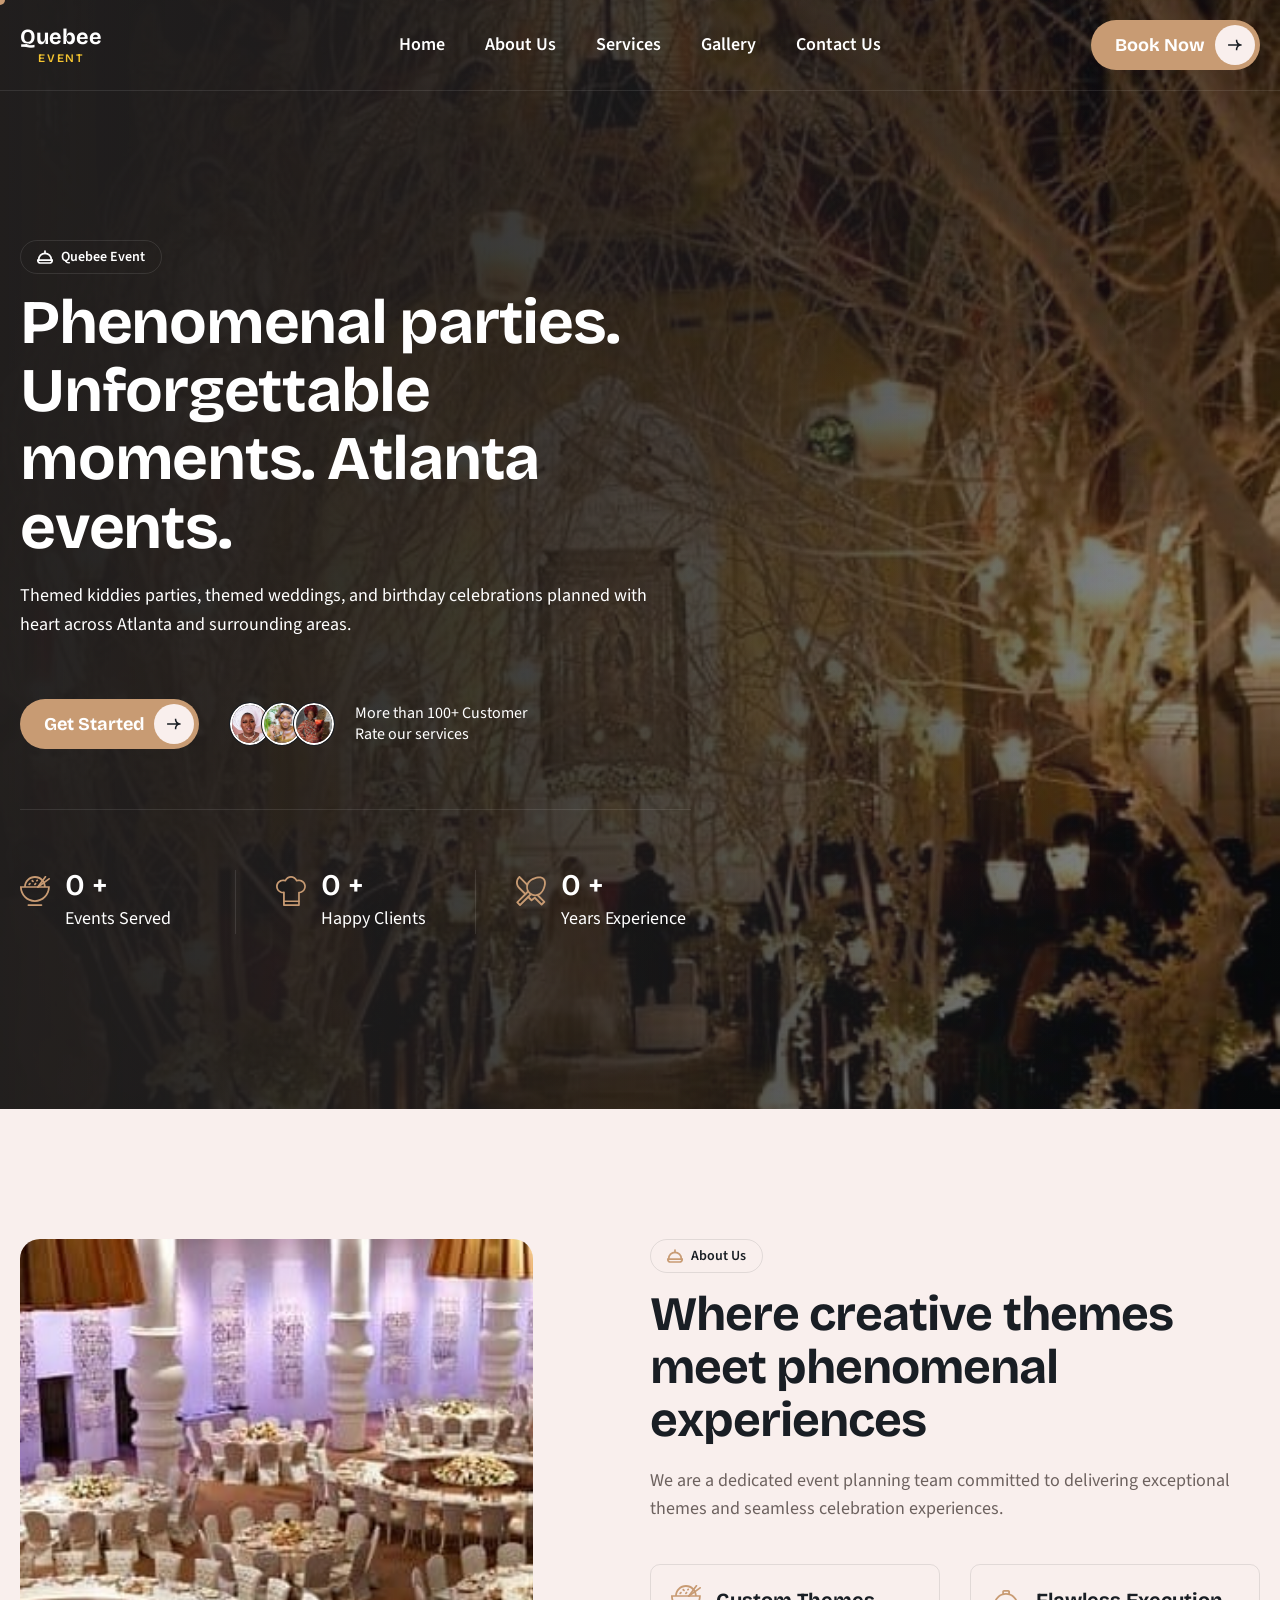
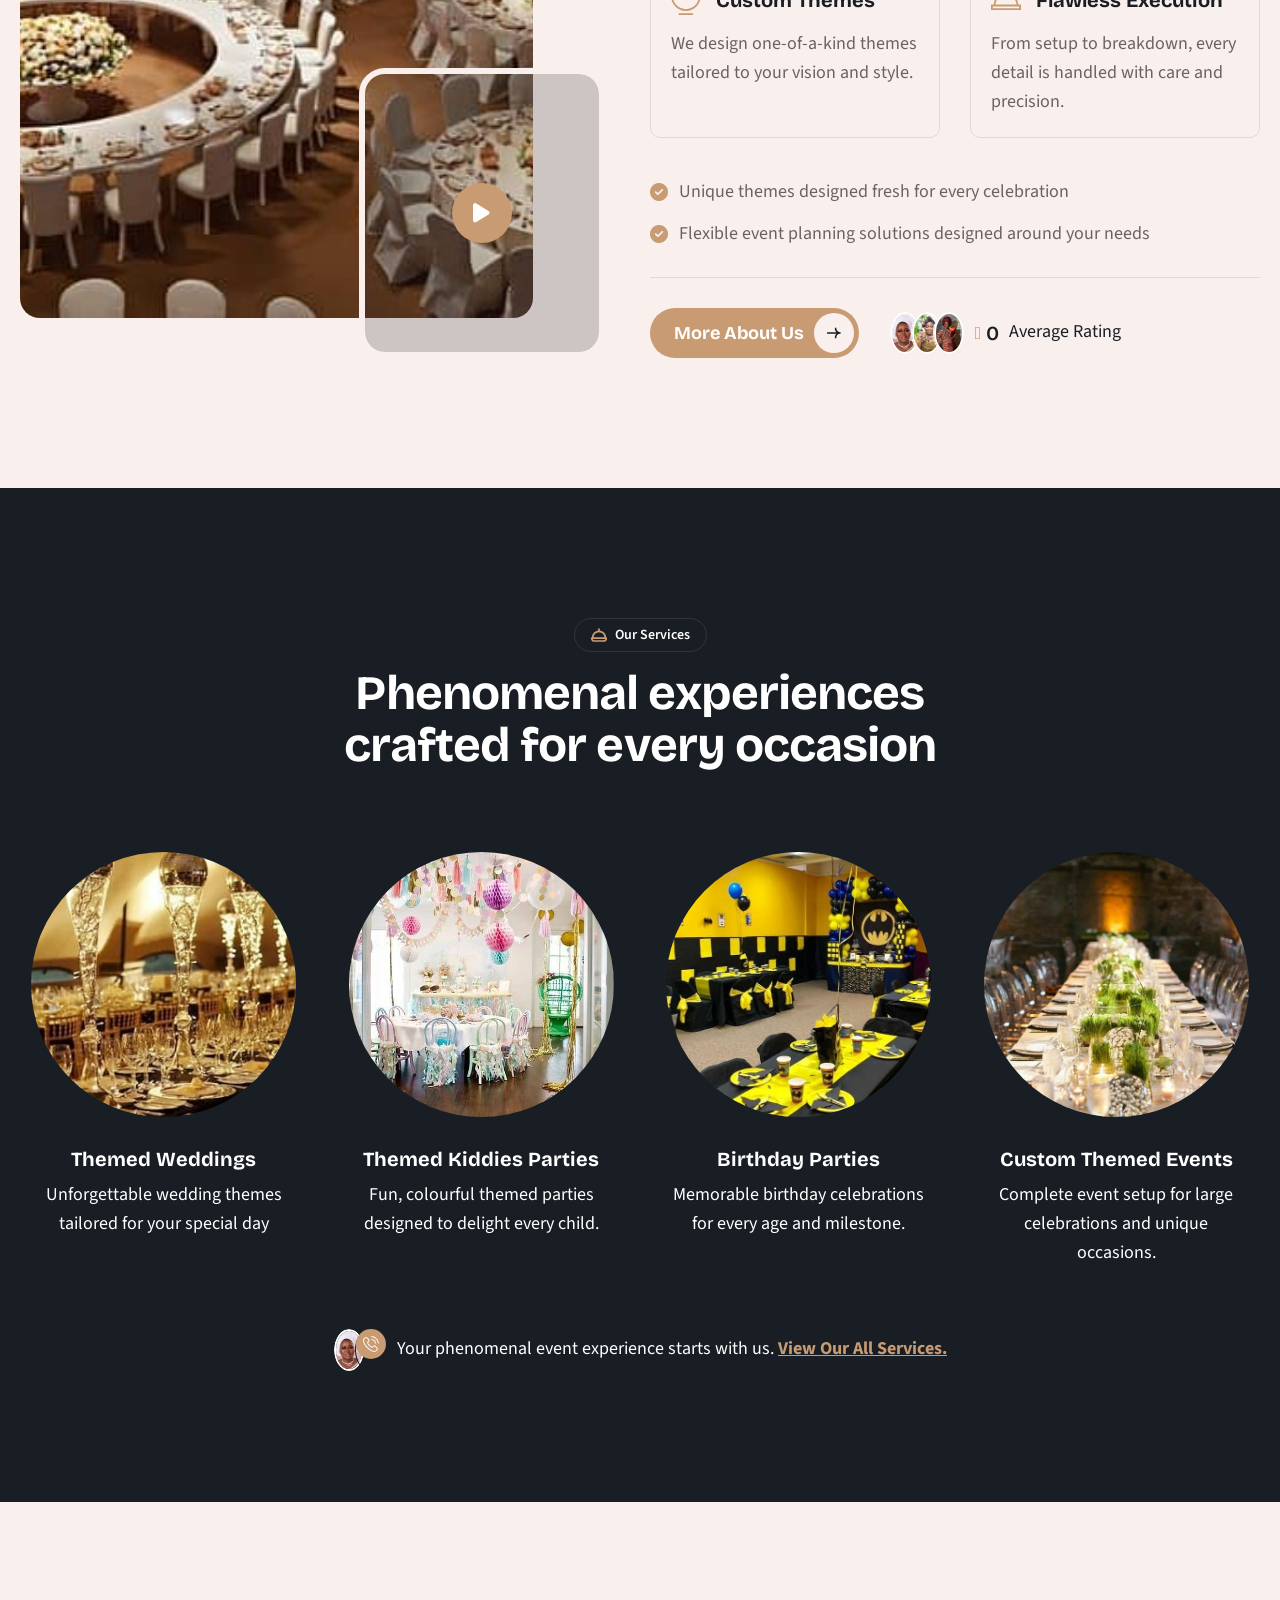
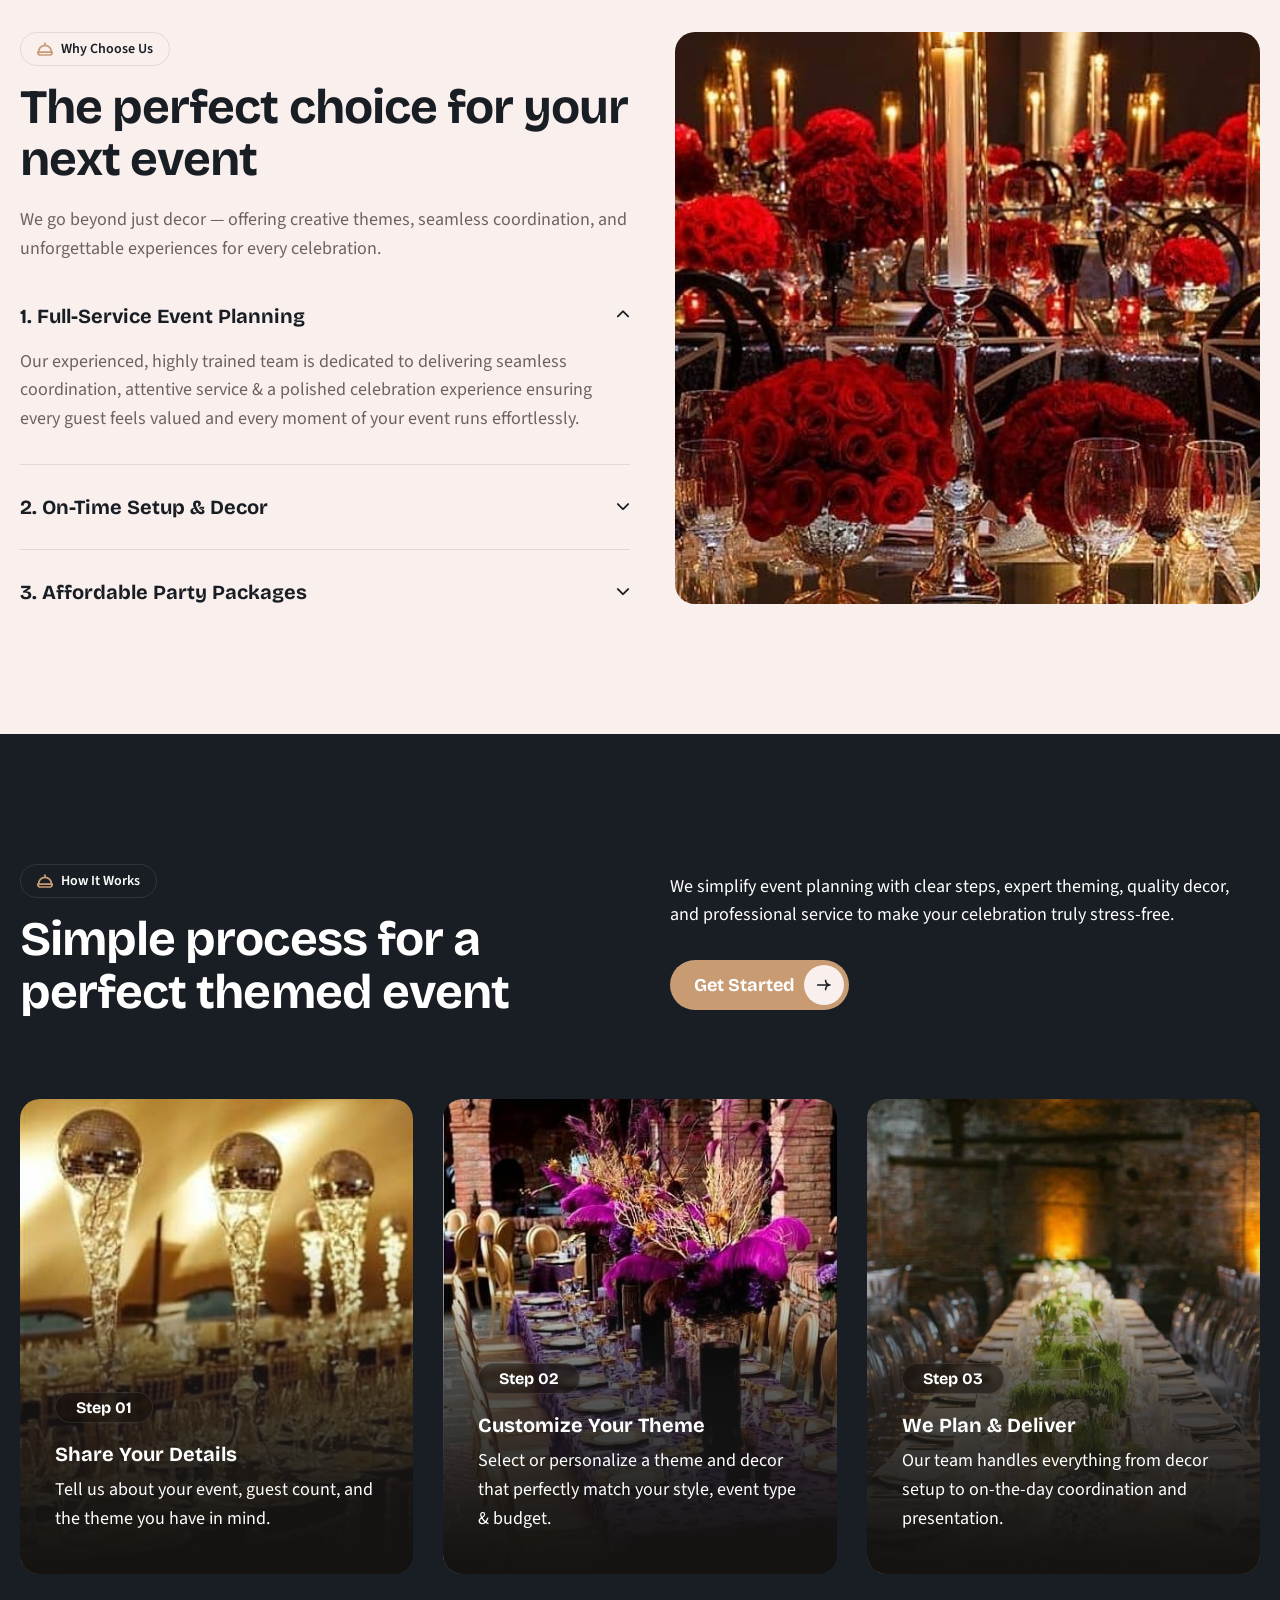
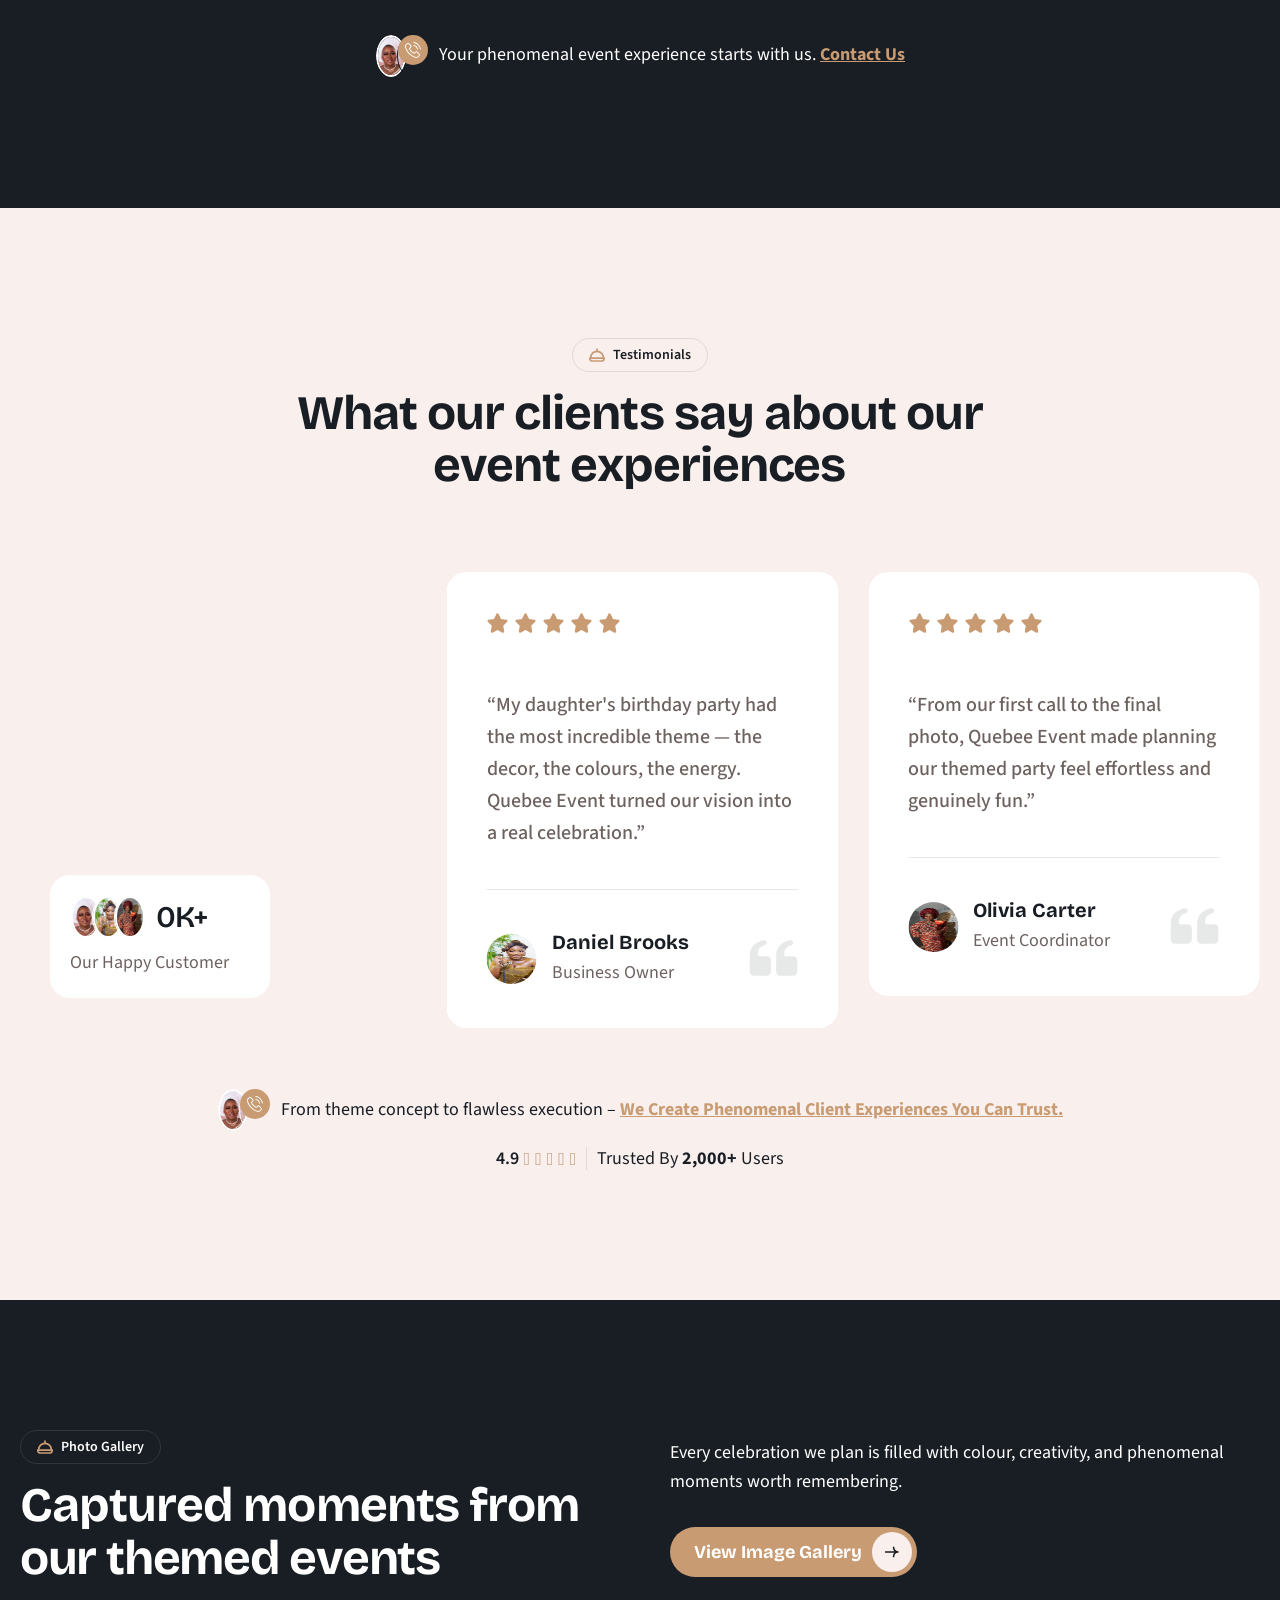
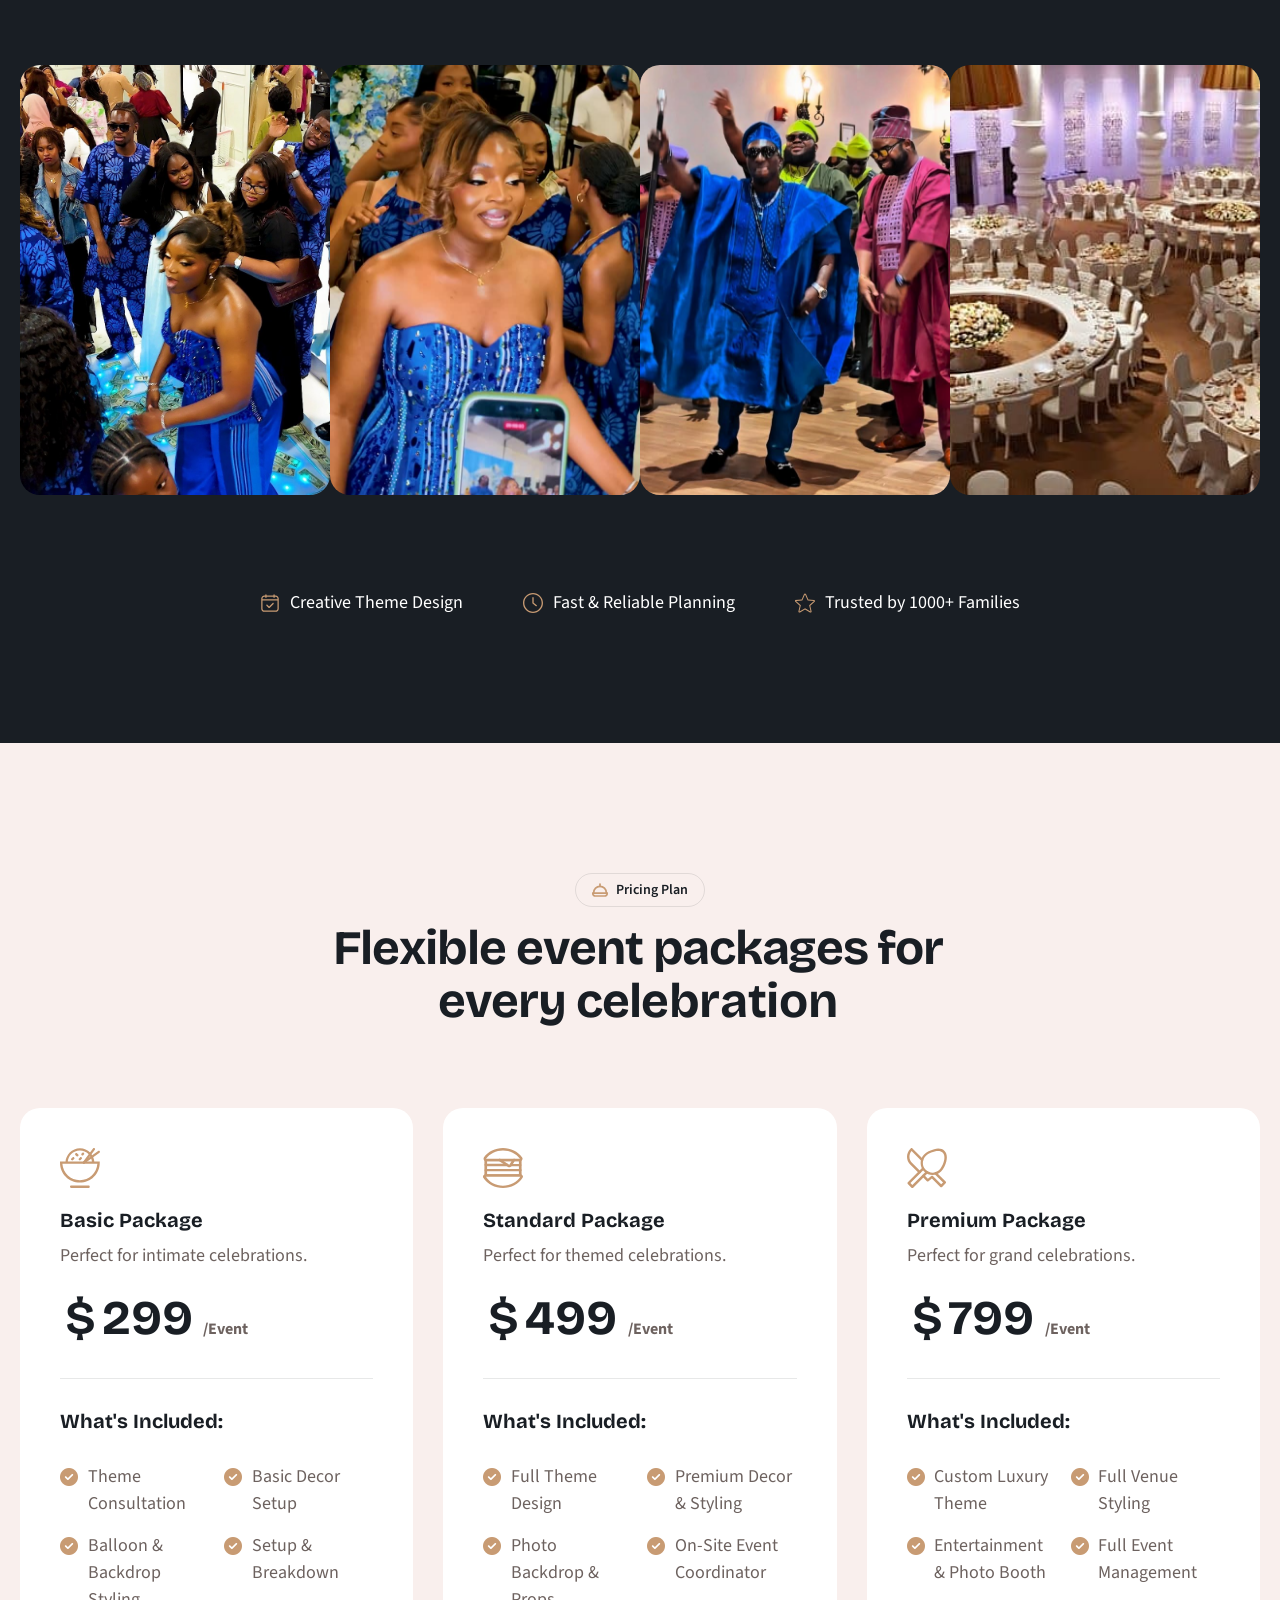
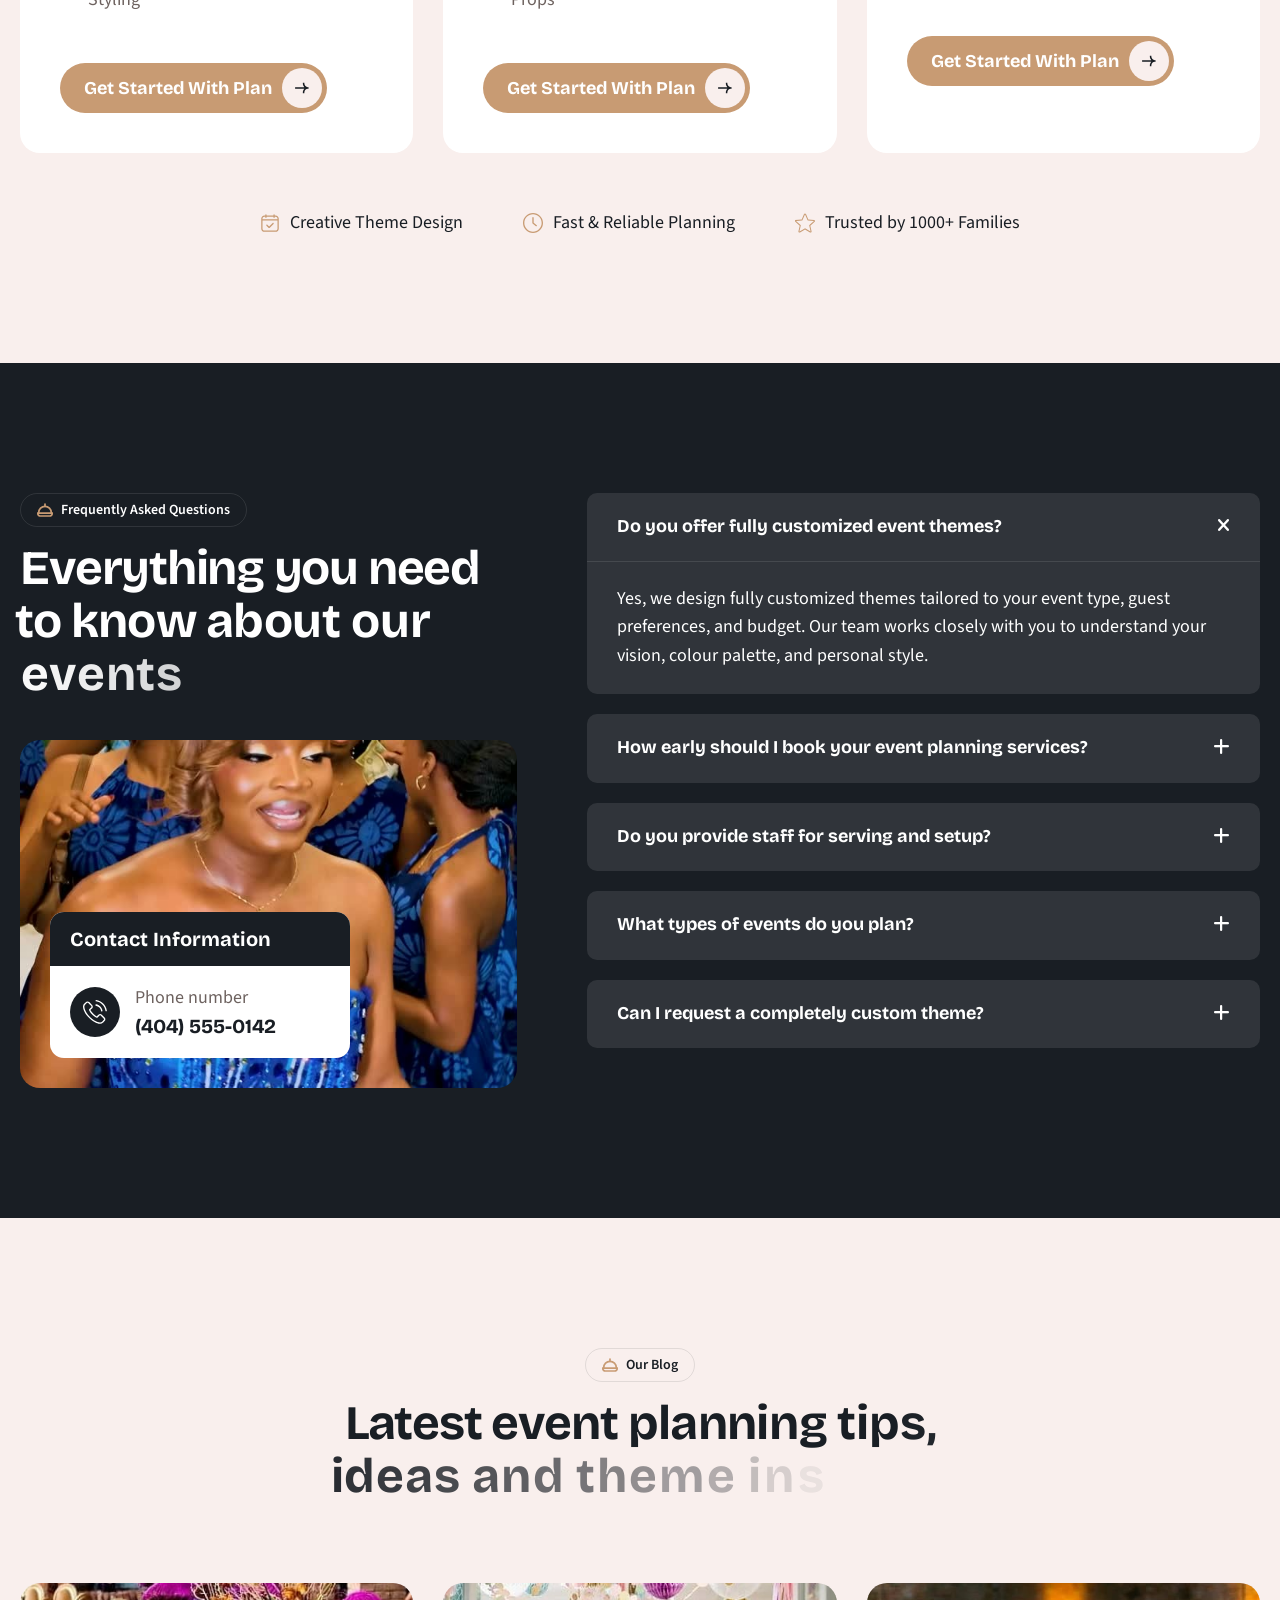
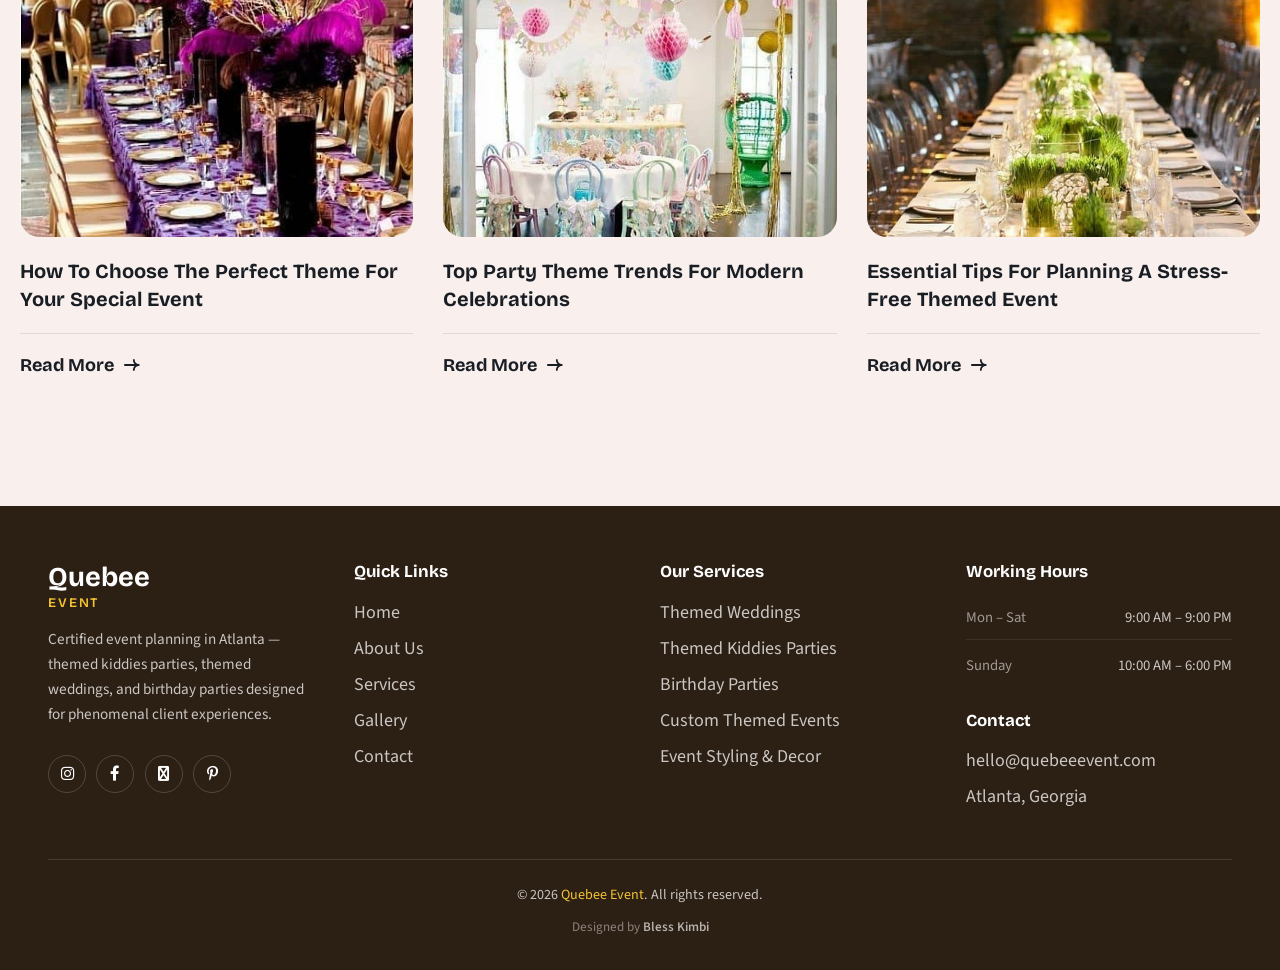
==== commit bdccbbcc: "Update Quebee Event site branding, pages, and media assets. EOF  Co-authored-by: Cursor <cursoragent" ====
--- a/index.html
+++ b/index.html
@@ -5,7 +5,8 @@
 <head>
 	<meta charset="UTF-8">
 	<meta name="viewport" content="width=device-width, initial-scale=1.0" />
-		<title>G &amp; G Meals Atlanta - Premium Event Catering</title>
+		<title>Quebee Event - Themed Weddings, Kiddies &amp; Birthday Parties in Atlanta, GA</title>
+<meta name="description" content="Quebee Event is an Atlanta, Georgia based event planning company creating phenomenal client experiences through themed kiddies parties, themed weddings, birthday parties, and unique celebrations." />
 <meta name='robots' content='max-image-preview:large' />
 <link rel="alternate" title="oEmbed (JSON)" type="application/json+oembed" href="#" />
 <link rel="alternate" title="oEmbed (XML)" type="text/xml+oembed" href="#" />
@@ -120,7 +121,7 @@
 													<a data-elementor-open-lightbox=""  class='elementor-clickable' href="index.html">
 							<div class="ata-site-logo-set">           
 				<div class="ata-site-logo-container">
-									<span class="gg-logo-mark"><img class="ata-site-logo-img elementor-animation-" src="assets/images/logo.jpg" alt="G & G Meals Atlanta"/></span>
+									<span class="gg-logo-text gg-logo-text-solo">Quebee<small>Event</small></span>
 				</div>
 			</div>
 							</a>
@@ -171,14 +172,20 @@
 
 			<div data-elementor-type="wp-page" data-elementor-id="12" class="elementor elementor-12">
 				<div data-ekitparallax="{&quot;ekit_section_parallax_bg&quot;:&quot;yes&quot;,&quot;ekit_section_parallax_bg_speed&quot;:0.5,&quot;elementor_lazy_load&quot;:&quot;1&quot;}" class="elementor-element elementor-element-2f133a7 hero e-flex e-con-boxed e-con e-parent" style="--hero-overlay:1" data-id="2f133a7" data-element_type="container" data-e-type="container" data-settings="{&quot;background_background&quot;:&quot;classic&quot;}">
+					<div class="gg-hero-video-wrap" aria-hidden="true">
+						<video class="gg-hero-video" autoplay muted loop playsinline preload="auto" poster="wp-content/uploads/2026/05/hero-bg-image.jpg">
+							<source src="assets/video/hero-celebration.mp4" type="video/mp4" />
+						</video>
+						<div class="gg-hero-video-overlay"></div>
+					</div>
 					<div class="e-con-inner">
 		<div class="elementor-element elementor-element-d76d92b e-con-full e-flex e-con e-child" data-id="d76d92b" data-element_type="container" data-e-type="container">
 				<div class="elementor-element elementor-element-4f372b0 section-title highlighted-section-title at-heading-animation at-animation-heading-none elementor-invisible elementor-widget elementor-widget-heading" data-id="4f372b0" data-element_type="widget" data-e-type="widget" data-settings="{&quot;_animation&quot;:&quot;fadeInUp&quot;,&quot;ekit_we_effect_on&quot;:&quot;none&quot;}" data-widget_type="heading.default">
-					<h3 class="elementor-heading-title elementor-size-default">G &amp; G Meals</h3>				</div>
+					<h3 class="elementor-heading-title elementor-size-default">Quebee Event</h3>				</div>
 				<div class="elementor-element elementor-element-0cf5fe7 at-heading-animation at-animation-heading-style-3 elementor-widget elementor-widget-heading" data-id="0cf5fe7" data-element_type="widget" data-e-type="widget" data-settings="{&quot;ekit_we_effect_on&quot;:&quot;none&quot;}" data-widget_type="heading.default">
-					<h1 class="elementor-heading-title elementor-size-default">Fresh meals. Bold flavour. Atlanta events.</h1>				</div>
+					<h1 class="elementor-heading-title elementor-size-default">Phenomenal parties. Unforgettable moments. Atlanta events.</h1>				</div>
 				<div class="elementor-element elementor-element-ad9a199 elementor-invisible elementor-widget elementor-widget-text-editor" data-id="ad9a199" data-element_type="widget" data-e-type="widget" data-settings="{&quot;_animation&quot;:&quot;fadeInUp&quot;,&quot;_animation_delay&quot;:100,&quot;ekit_we_effect_on&quot;:&quot;none&quot;}" data-widget_type="text-editor.default">
-									<p>Premium catering for weddings, corporate events, and private celebrations across Atlanta and surrounding areas.</p>								</div>
+									<p>Themed kiddies parties, themed weddings, and birthday celebrations planned with heart across Atlanta and surrounding areas.</p>								</div>
 		<div class="elementor-element elementor-element-934bc46 e-con-full e-flex elementor-invisible e-con e-child" data-id="934bc46" data-element_type="container" data-e-type="container" data-settings="{&quot;animation&quot;:&quot;fadeInUp&quot;,&quot;animation_delay&quot;:200}">
 				<div class="elementor-element elementor-element-27f89c5 btn-highlighted elementor-widget elementor-widget-elementskit-creative-button" data-id="27f89c5" data-element_type="widget" data-e-type="widget" data-settings="{&quot;ekit_we_effect_on&quot;:&quot;none&quot;}" data-widget_type="elementskit-creative-button.default">
 				<div class="elementor-widget-container">
@@ -306,9 +313,9 @@
 				<div class="elementor-element elementor-element-8ae5704 section-title at-heading-animation at-animation-heading-none elementor-invisible elementor-widget elementor-widget-heading" data-id="8ae5704" data-element_type="widget" data-e-type="widget" data-settings="{&quot;_animation&quot;:&quot;fadeInUp&quot;,&quot;ekit_we_effect_on&quot;:&quot;none&quot;}" data-widget_type="heading.default">
 					<h3 class="elementor-heading-title elementor-size-default">About Us</h3>				</div>
 				<div class="elementor-element elementor-element-7e574bc at-heading-animation at-animation-heading-style-3 elementor-widget elementor-widget-heading" data-id="7e574bc" data-element_type="widget" data-e-type="widget" data-settings="{&quot;ekit_we_effect_on&quot;:&quot;none&quot;}" data-widget_type="heading.default">
-					<h2 class="elementor-heading-title elementor-size-default">Where culinary excellence meets elegant events</h2>				</div>
+					<h2 class="elementor-heading-title elementor-size-default">Where creative themes meet phenomenal experiences</h2>				</div>
 				<div class="elementor-element elementor-element-be53e66 elementor-invisible elementor-widget elementor-widget-text-editor" data-id="be53e66" data-element_type="widget" data-e-type="widget" data-settings="{&quot;_animation&quot;:&quot;fadeInUp&quot;,&quot;_animation_delay&quot;:100,&quot;ekit_we_effect_on&quot;:&quot;none&quot;}" data-widget_type="text-editor.default">
-									<p>We are a dedicated catering service committed to delivering exceptional food and seamless event experiences.</p>								</div>
+									<p>We are a dedicated event planning team committed to delivering exceptional themes and seamless celebration experiences.</p>								</div>
 		<div class="elementor-element elementor-element-e5e5eba e-con-full e-flex elementor-invisible e-con e-child" data-id="e5e5eba" data-element_type="container" data-e-type="container" data-settings="{&quot;animation&quot;:&quot;fadeInUp&quot;,&quot;animation_delay&quot;:200}">
 		<div class="elementor-element elementor-element-31498d4 e-con-full e-flex e-con e-child" data-id="31498d4" data-element_type="container" data-e-type="container">
 				<div class="elementor-element elementor-element-19ab566 ekit-equal-height-disable elementor-widget elementor-widget-elementskit-icon-box" data-id="19ab566" data-element_type="widget" data-e-type="widget" data-settings="{&quot;ekit_we_effect_on&quot;:&quot;none&quot;}" data-widget_type="elementskit-icon-box.default">
@@ -323,14 +330,14 @@
           </div>
                         <div class="box-body">
                             <h3 class="elementskit-info-box-title">
-                    Fresh Ingredients                </h3>
+                    Custom Themes                </h3>
                                             </div>
         
         
                 </div>
         </div>				</div>
 				<div class="elementor-element elementor-element-99983d2 elementor-widget elementor-widget-text-editor" data-id="99983d2" data-element_type="widget" data-e-type="widget" data-settings="{&quot;ekit_we_effect_on&quot;:&quot;none&quot;}" data-widget_type="text-editor.default">
-									<p>We use fresh ingredients for rich flavor and quality.</p>								</div>
+									<p>We design one-of-a-kind themes tailored to your vision and style.</p>								</div>
 				</div>
 		<div class="elementor-element elementor-element-8c07f9d e-con-full e-flex e-con e-child" data-id="8c07f9d" data-element_type="container" data-e-type="container">
 				<div class="elementor-element elementor-element-bc22e21 ekit-equal-height-disable elementor-widget elementor-widget-elementskit-icon-box" data-id="bc22e21" data-element_type="widget" data-e-type="widget" data-settings="{&quot;ekit_we_effect_on&quot;:&quot;none&quot;}" data-widget_type="elementskit-icon-box.default">
@@ -345,14 +352,14 @@
           </div>
                         <div class="box-body">
                             <h3 class="elementskit-info-box-title">
-                    Fresh Ingredients                </h3>
+                    Flawless Execution                </h3>
                                             </div>
         
         
                 </div>
         </div>				</div>
 				<div class="elementor-element elementor-element-803f3a5 elementor-widget elementor-widget-text-editor" data-id="803f3a5" data-element_type="widget" data-e-type="widget" data-settings="{&quot;ekit_we_effect_on&quot;:&quot;none&quot;}" data-widget_type="text-editor.default">
-									<p>We use fresh ingredients for rich flavor and quality.</p>								</div>
+									<p>From setup to breakdown, every detail is handled with care and precision.</p>								</div>
 				</div>
 				</div>
 				<div class="elementor-element elementor-element-c71181f elementor-align-start elementor-icon-list--layout-traditional elementor-list-item-link-full_width elementor-invisible elementor-widget elementor-widget-icon-list" data-id="c71181f" data-element_type="widget" data-e-type="widget" data-settings="{&quot;_animation&quot;:&quot;fadeInUp&quot;,&quot;_animation_delay&quot;:300,&quot;ekit_we_effect_on&quot;:&quot;none&quot;}" data-widget_type="icon-list.default">
@@ -360,12 +367,12 @@
 							<li class="elementor-icon-list-item">
 											<span class="elementor-icon-list-icon">
 							<i aria-hidden="true" class="fas fa-check-circle"></i>						</span>
-										<span class="elementor-icon-list-text">Delicious dishes prepared fresh for every occasion</span>
+										<span class="elementor-icon-list-text">Unique themes designed fresh for every celebration</span>
 									</li>
 								<li class="elementor-icon-list-item">
 											<span class="elementor-icon-list-icon">
 							<i aria-hidden="true" class="fas fa-check-circle"></i>						</span>
-										<span class="elementor-icon-list-text">Flexible catering solutions designed around your needs</span>
+										<span class="elementor-icon-list-text">Flexible event planning solutions designed around your needs</span>
 									</li>
 						</ul>
 						</div>
@@ -430,7 +437,7 @@
 				<div class="elementor-element elementor-element-8272076 section-title at-heading-animation at-animation-heading-none elementor-invisible elementor-widget elementor-widget-heading" data-id="8272076" data-element_type="widget" data-e-type="widget" data-settings="{&quot;_animation&quot;:&quot;fadeInUp&quot;,&quot;ekit_we_effect_on&quot;:&quot;none&quot;}" data-widget_type="heading.default">
 					<h3 class="elementor-heading-title elementor-size-default">Our Services</h3>				</div>
 				<div class="elementor-element elementor-element-17d8e59 at-heading-animation at-animation-heading-style-3 elementor-widget elementor-widget-heading" data-id="17d8e59" data-element_type="widget" data-e-type="widget" data-settings="{&quot;ekit_we_effect_on&quot;:&quot;none&quot;}" data-widget_type="heading.default">
-					<h2 class="elementor-heading-title elementor-size-default">Premium catering crafted for every occasions</h2>				</div>
+					<h2 class="elementor-heading-title elementor-size-default">Phenomenal experiences crafted for every occasion</h2>				</div>
 				</div>
 		<div class="elementor-element elementor-element-5e1a714 e-con-full e-flex e-con e-child" data-id="5e1a714" data-element_type="container" data-e-type="container">
 		<div class="elementor-element elementor-element-84f33e0 e-con-full service-item e-flex elementor-invisible e-con e-child" data-id="84f33e0" data-element_type="container" data-e-type="container" data-settings="{&quot;animation&quot;:&quot;fadeInUp&quot;}">
@@ -438,14 +445,14 @@
 															<img loading="lazy" decoding="async" width="1200" height="800" src="wp-content/uploads/2026/05/service-image-1.jpg" class="attachment-full size-full wp-image-1354" alt="" srcset="wp-content/uploads/2026/05/service-image-1.jpg 1200w, wp-content/uploads/2026/05/service-image-1-300x200.jpg 300w, wp-content/uploads/2026/05/service-image-1-1024x683.jpg 1024w, wp-content/uploads/2026/05/service-image-1-768x512.jpg 768w" sizes="(max-width: 1200px) 100vw, 1200px" />															</div>
 				<div class="elementor-element elementor-element-796b9b9 ekit-equal-height-disable elementor-widget elementor-widget-elementskit-icon-box" data-id="796b9b9" data-element_type="widget" data-e-type="widget" data-settings="{&quot;ekit_we_effect_on&quot;:&quot;none&quot;}" data-widget_type="elementskit-icon-box.default">
 					<div class="ekit-wid-con" >        <!-- link opening -->
-                <a href="services/wedding-catering/" class="ekit_global_links">
+                <a href="services/themed-weddings/" class="ekit_global_links">
                 <!-- end link opening -->
 
         <div class="elementskit-infobox text-center text- icon-lef-right-aligin elementor-animation-   ">
                         <div class="box-body">
                             <h3 class="elementskit-info-box-title">
-                    Wedding Catering                </h3>
-                        		  	<p>Delicious catering tailored for every special event</p>
+                    Themed Weddings                </h3>
+                        		  	<p>Unforgettable wedding themes tailored for your special day</p>
                                 </div>
         
         
@@ -458,14 +465,14 @@
 															<img loading="lazy" decoding="async" width="1200" height="800" src="wp-content/uploads/2026/05/service-image-2.jpg" class="attachment-full size-full wp-image-1355" alt="" srcset="wp-content/uploads/2026/05/service-image-2.jpg 1200w, wp-content/uploads/2026/05/service-image-2-300x200.jpg 300w, wp-content/uploads/2026/05/service-image-2-1024x683.jpg 1024w, wp-content/uploads/2026/05/service-image-2-768x512.jpg 768w" sizes="(max-width: 1200px) 100vw, 1200px" />															</div>
 				<div class="elementor-element elementor-element-d4c7060 ekit-equal-height-disable elementor-widget elementor-widget-elementskit-icon-box" data-id="d4c7060" data-element_type="widget" data-e-type="widget" data-settings="{&quot;ekit_we_effect_on&quot;:&quot;none&quot;}" data-widget_type="elementskit-icon-box.default">
 					<div class="ekit-wid-con" >        <!-- link opening -->
-                <a href="services/corporate-catering/" class="ekit_global_links">
+                <a href="services/kiddies-parties/" class="ekit_global_links">
                 <!-- end link opening -->
 
         <div class="elementskit-infobox text-center text- icon-lef-right-aligin elementor-animation-   ">
                         <div class="box-body">
                             <h3 class="elementskit-info-box-title">
-                    Corporate Catering                </h3>
-                        		  	<p>Professional catering solutions for conferences, and events.</p>
+                    Themed Kiddies Parties                </h3>
+                        		  	<p>Fun, colourful themed parties designed to delight every child.</p>
                                 </div>
         
         
@@ -478,14 +485,14 @@
 															<img loading="lazy" decoding="async" width="1200" height="800" src="wp-content/uploads/2026/05/service-image-3.jpg" class="attachment-full size-full wp-image-1356" alt="" srcset="wp-content/uploads/2026/05/service-image-3.jpg 1200w, wp-content/uploads/2026/05/service-image-3-300x200.jpg 300w, wp-content/uploads/2026/05/service-image-3-1024x683.jpg 1024w, wp-content/uploads/2026/05/service-image-3-768x512.jpg 768w" sizes="(max-width: 1200px) 100vw, 1200px" />															</div>
 				<div class="elementor-element elementor-element-f552dd8 ekit-equal-height-disable elementor-widget elementor-widget-elementskit-icon-box" data-id="f552dd8" data-element_type="widget" data-e-type="widget" data-settings="{&quot;ekit_we_effect_on&quot;:&quot;none&quot;}" data-widget_type="elementskit-icon-box.default">
 					<div class="ekit-wid-con" >        <!-- link opening -->
-                <a href="services/private-party-catering/" class="ekit_global_links">
+                <a href="services/birthday-parties/" class="ekit_global_links">
                 <!-- end link opening -->
 
         <div class="elementskit-infobox text-center text- icon-lef-right-aligin elementor-animation-   ">
                         <div class="box-body">
                             <h3 class="elementskit-info-box-title">
-                    Private Party Catering                </h3>
-                        		  	<p>Perfect for anniversaries, and family events options.</p>
+                    Birthday Parties                </h3>
+                        		  	<p>Memorable birthday celebrations for every age and milestone.</p>
                                 </div>
         
         
@@ -498,14 +505,14 @@
 															<img loading="lazy" decoding="async" width="1200" height="800" src="wp-content/uploads/2026/05/service-image-4.jpg" class="attachment-full size-full wp-image-1357" alt="" srcset="wp-content/uploads/2026/05/service-image-4.jpg 1200w, wp-content/uploads/2026/05/service-image-4-300x200.jpg 300w, wp-content/uploads/2026/05/service-image-4-1024x683.jpg 1024w, wp-content/uploads/2026/05/service-image-4-768x512.jpg 768w" sizes="(max-width: 1200px) 100vw, 1200px" />															</div>
 				<div class="elementor-element elementor-element-e91b73a ekit-equal-height-disable elementor-widget elementor-widget-elementskit-icon-box" data-id="e91b73a" data-element_type="widget" data-e-type="widget" data-settings="{&quot;ekit_we_effect_on&quot;:&quot;none&quot;}" data-widget_type="elementskit-icon-box.default">
 					<div class="ekit-wid-con" >        <!-- link opening -->
-                <a href="services/event-outdoor-catering/" class="ekit_global_links">
+                <a href="services/custom-themed-events/" class="ekit_global_links">
                 <!-- end link opening -->
 
         <div class="elementskit-infobox text-center text- icon-lef-right-aligin elementor-animation-   ">
                         <div class="box-body">
                             <h3 class="elementskit-info-box-title">
-                    Event &amp; Outdoor Catering                </h3>
-                        		  	<p>Complete catering setup for large event, and celebrations.</p>
+                    Custom Themed Events                </h3>
+                        		  	<p>Complete event setup for large celebrations and unique occasions.</p>
                                 </div>
         
         
@@ -526,7 +533,7 @@
 						</div>
 				</div>
 				<div class="elementor-element elementor-element-158d6cc elementor-widget elementor-widget-text-editor" data-id="158d6cc" data-element_type="widget" data-e-type="widget" data-settings="{&quot;ekit_we_effect_on&quot;:&quot;none&quot;}" data-widget_type="text-editor.default">
-									<p>Your perfect catering experience starts with us. <a href="services/"><strong><span style="text-decoration: underline;">View Our All Services.</span></strong></a></p>								</div>
+									<p>Your phenomenal event experience starts with us. <a href="services/"><strong><span style="text-decoration: underline;">View Our All Services.</span></strong></a></p>								</div>
 				</div>
 					</div>
 				</div>
@@ -536,9 +543,9 @@
 				<div class="elementor-element elementor-element-824331f section-title at-heading-animation at-animation-heading-none elementor-invisible elementor-widget elementor-widget-heading" data-id="824331f" data-element_type="widget" data-e-type="widget" data-settings="{&quot;_animation&quot;:&quot;fadeInUp&quot;,&quot;ekit_we_effect_on&quot;:&quot;none&quot;}" data-widget_type="heading.default">
 					<h3 class="elementor-heading-title elementor-size-default">Why Choose Us</h3>				</div>
 				<div class="elementor-element elementor-element-d5539d8 at-heading-animation at-animation-heading-style-3 elementor-widget elementor-widget-heading" data-id="d5539d8" data-element_type="widget" data-e-type="widget" data-settings="{&quot;ekit_we_effect_on&quot;:&quot;none&quot;}" data-widget_type="heading.default">
-					<h2 class="elementor-heading-title elementor-size-default">The perfect choice for your catering needs</h2>				</div>
+					<h2 class="elementor-heading-title elementor-size-default">The perfect choice for your next event</h2>				</div>
 				<div class="elementor-element elementor-element-0b3f779 elementor-invisible elementor-widget elementor-widget-text-editor" data-id="0b3f779" data-element_type="widget" data-e-type="widget" data-settings="{&quot;_animation&quot;:&quot;fadeInUp&quot;,&quot;_animation_delay&quot;:100,&quot;ekit_we_effect_on&quot;:&quot;none&quot;}" data-widget_type="text-editor.default">
-									<p>We go beyond just food?offering premium quality, seamless service, and unforgettable experiences for every event.</p>								</div>
+									<p>We go beyond just decor &mdash; offering creative themes, seamless coordination, and unforgettable experiences for every celebration.</p>								</div>
 				<div class="elementor-element elementor-element-afb4dae elementor-widget__width-inherit why-choose-accordion elementor-invisible elementor-widget elementor-widget-elementskit-accordion" data-id="afb4dae" data-element_type="widget" data-e-type="widget" data-settings="{&quot;_animation&quot;:&quot;fadeInUp&quot;,&quot;_animation_delay&quot;:200,&quot;ekit_we_effect_on&quot;:&quot;none&quot;}" data-widget_type="elementskit-accordion.default">
 					<div class="ekit-wid-con" >
         <div class="elementskit-accordion accoedion-primary" id="accordion-6a750c69f32d9">
@@ -551,7 +558,7 @@
                                 <span class="number"></span>
 
                             
-                            <span class="ekit-accordion-title">Full-Service Catering</span>
+                            <span class="ekit-accordion-title">Full-Service Event Planning</span>
 
                             
                                 <div class="ekit_accordion_icon_group">
@@ -571,7 +578,7 @@
                     <div id="Collapse-aa83da66a750c69f32d9" class=" show collapse" aria-labelledby="primaryHeading-0-afb4dae" data-parent="#accordion-6a750c69f32d9">
 
                         <div class="elementskit-card-body ekit-accordion--content">
-                            <p>Our experienced highly trained team is dedicated to delivering seamless coordination, attentive service &amp; a polished dining experience ensuring every guest feels valued and every moment of your event runs effortlessly.</p>                        </div>
+            <p>Our experienced, highly trained team is dedicated to delivering seamless coordination, attentive service &amp; a polished celebration experience ensuring every guest feels valued and every moment of your event runs effortlessly.</p>                        </div>
 
                     </div>
 
@@ -585,7 +592,7 @@
                                 <span class="number"></span>
 
                             
-                            <span class="ekit-accordion-title"> On-Time Delivery &amp; Setup</span>
+                            <span class="ekit-accordion-title"> On-Time Setup &amp; Decor</span>
 
                             
                                 <div class="ekit_accordion_icon_group">
@@ -605,7 +612,7 @@
                     <div id="Collapse-62ccec36a750c69f32d9" class=" collapse" aria-labelledby="primaryHeading-1-afb4dae" data-parent="#accordion-6a750c69f32d9">
 
                         <div class="elementskit-card-body ekit-accordion--content">
-                            <p>Our experienced highly trained team is dedicated to delivering seamless coordination, attentive service &amp; a polished dining experience ensuring every guest feels valued and every moment of your event runs effortlessly.</p>                        </div>
+            <p>From setup to cleanup, our team handles the logistics, decor, and timeline so your celebration flows perfectly from start to finish.</p>                        </div>
 
                     </div>
 
@@ -619,7 +626,7 @@
                                 <span class="number"></span>
 
                             
-                            <span class="ekit-accordion-title">Affordable Packages</span>
+                            <span class="ekit-accordion-title">Affordable Party Packages</span>
 
                             
                                 <div class="ekit_accordion_icon_group">
@@ -639,7 +646,7 @@
                     <div id="Collapse-b37bb3f6a750c69f32d9" class=" collapse" aria-labelledby="primaryHeading-2-afb4dae" data-parent="#accordion-6a750c69f32d9">
 
                         <div class="elementskit-card-body ekit-accordion--content">
-                            <p>Our experienced highly trained team is dedicated to delivering seamless coordination, attentive service &amp; a polished dining experience ensuring every guest feels valued and every moment of your event runs effortlessly.</p>                        </div>
+            <p>We offer flexible packages for every budget without ever compromising on creativity, quality, or the phenomenal experience you deserve.</p>                        </div>
 
                     </div>
 
@@ -651,23 +658,6 @@
 		<div class="elementor-element elementor-element-376f755 e-con-full e-flex e-con e-child" data-id="376f755" data-element_type="container" data-e-type="container">
 				<div class="elementor-element elementor-element-2573a7b at-shiny-glass-effect why-choose-image image-height at-image-animation at-animation-image-style-1 elementor-widget elementor-widget-image" data-id="2573a7b" data-element_type="widget" data-e-type="widget" data-settings="{&quot;ekit_we_effect_on&quot;:&quot;none&quot;}" data-widget_type="image.default">
 															<img loading="lazy" decoding="async" width="605" height="585" src="wp-content/uploads/2026/05/why-choose-image.jpg" class="attachment-full size-full wp-image-1816" alt="" srcset="wp-content/uploads/2026/05/why-choose-image.jpg 605w, wp-content/uploads/2026/05/why-choose-image-300x290.jpg 300w" sizes="(max-width: 605px) 100vw, 605px" />															</div>
-				</div>
-					</div>
-				</div>
-		<div class="elementor-element elementor-element-3b6d47b e-flex e-con-boxed e-con e-parent" data-id="3b6d47b" data-element_type="container" data-e-type="container" data-settings="{&quot;background_background&quot;:&quot;classic&quot;}">
-					<div class="e-con-inner">
-				<div class="elementor-element elementor-element-6c13bc8 elementor-widget elementor-widget-elementskit-video" data-id="6c13bc8" data-element_type="widget" data-e-type="widget" data-settings="{&quot;ekit_video_popup_close_icon&quot;:{&quot;value&quot;:&quot;icon icon-cancel&quot;,&quot;library&quot;:&quot;ekiticons&quot;},&quot;ekit_we_effect_on&quot;:&quot;none&quot;}" data-widget_type="elementskit-video.default">
-				<div class="elementor-widget-container">
-					<div class="ekit-wid-con" >		<div class="video-content" data-video-player="[]" data-video-setting="{&quot;videoVolume&quot;:&quot;horizontal&quot;,&quot;startVolume&quot;:0.8000000000000000444089209850062616169452667236328125,&quot;videoType&quot;:&quot;iframe&quot;,&quot;videoClass&quot;:&quot;mfp-fade&quot;,&quot;popupIcon&quot;:{&quot;value&quot;:&quot;icon icon-cancel&quot;,&quot;library&quot;:&quot;ekiticons&quot;},&quot;videoStyle&quot;:&quot;popup&quot;,&quot;videoTypeName&quot;:&quot;youtube&quot;,&quot;autoplay&quot;:false,&quot;muted&quot;:false,&quot;loop&quot;:false,&quot;bg_color&quot;:&quot;&quot;}">
-					<div class="ekit-hidden-icons" style="display: none;">
-			<div class="ekit-popup-close-icon">
-				<svg class="ekit-svg-icon icon-cancel" viewBox="0 0 32 32" xmlns="http://www.w3.org/2000/svg"><path d="M18.556 16.027l12.169-12.169c0.706-0.706 0.706-1.85 0-2.555s-1.851-0.706-2.555 0l-12.169 12.169-12.167-12.169c-0.705-0.706-1.85-0.706-2.555 0s-0.706 1.85 0 2.555l12.167 12.169-12.915 12.915c-0.706 0.706-0.706 1.85 0 2.555 0.352 0.353 0.815 0.53 1.278 0.53s0.925-0.176 1.278-0.53l12.915-12.915 12.915 12.915c0.353 0.353 0.815 0.53 1.278 0.53s0.924-0.176 1.278-0.53c0.706-0.706 0.706-1.85 0-2.555l-12.915-12.915z"></path></svg>			</div>
-		</div>
-		
-<a class="ekit_icon_button glow-ripple ekit-video-popup ekit-video-popup-btn" href="https://www.youtube.com/embed/Y-x0efG1seA?feature=oembed?playlist=Y-x0efG1seA&amp;mute=0&amp;autoplay=0&amp;loop=no&amp;controls=0&amp;start=0&amp;end=" aria-label="video-popup">
-    <i aria-hidden="true" class="fas fa-play"></i></a>
-					</div>
-		</div>				</div>
 				</div>
 					</div>
 				</div>
@@ -678,11 +668,11 @@
 				<div class="elementor-element elementor-element-1681e5a section-title at-heading-animation at-animation-heading-none elementor-invisible elementor-widget elementor-widget-heading" data-id="1681e5a" data-element_type="widget" data-e-type="widget" data-settings="{&quot;_animation&quot;:&quot;fadeInUp&quot;,&quot;ekit_we_effect_on&quot;:&quot;none&quot;}" data-widget_type="heading.default">
 					<h3 class="elementor-heading-title elementor-size-default">How It Works</h3>				</div>
 				<div class="elementor-element elementor-element-fc15b55 at-heading-animation at-animation-heading-style-3 elementor-widget elementor-widget-heading" data-id="fc15b55" data-element_type="widget" data-e-type="widget" data-settings="{&quot;ekit_we_effect_on&quot;:&quot;none&quot;}" data-widget_type="heading.default">
-					<h2 class="elementor-heading-title elementor-size-default">Simple process for perfect event catering</h2>				</div>
+					<h2 class="elementor-heading-title elementor-size-default">Simple process for a perfect themed event</h2>				</div>
 				</div>
 		<div class="elementor-element elementor-element-8eeda0f e-con-full e-flex e-con e-child" data-id="8eeda0f" data-element_type="container" data-e-type="container">
 				<div class="elementor-element elementor-element-97f4688 elementor-invisible elementor-widget elementor-widget-text-editor" data-id="97f4688" data-element_type="widget" data-e-type="widget" data-settings="{&quot;_animation&quot;:&quot;fadeInUp&quot;,&quot;_animation_delay&quot;:100,&quot;ekit_we_effect_on&quot;:&quot;none&quot;}" data-widget_type="text-editor.default">
-									<p>We simplify catering with clear steps, expert planning, quality food preparation, and professional service to make your event truly stress-free.</p>								</div>
+									<p>We simplify event planning with clear steps, expert theming, quality decor, and professional service to make your celebration truly stress-free.</p>								</div>
 				<div class="elementor-element elementor-element-e59887f btn-highlighted elementor-invisible elementor-widget elementor-widget-elementskit-creative-button" data-id="e59887f" data-element_type="widget" data-e-type="widget" data-settings="{&quot;_animation&quot;:&quot;fadeInUp&quot;,&quot;_animation_delay&quot;:200,&quot;ekit_we_effect_on&quot;:&quot;none&quot;}" data-widget_type="elementskit-creative-button.default">
 				<div class="elementor-widget-container">
 					<div class="ekit-wid-con" >		<div class="ekit-btn-wraper">
@@ -708,7 +698,7 @@
                         <div class="box-body">
                             <h3 class="elementskit-info-box-title">
                     Share Your Details                </h3>
-                        		  	<p>Tell us about your event, guest preference specific catering requirements.</p>
+                        		  	<p>Tell us about your event, guest count, and the theme you have in mind.</p>
                                 </div>
         
         
@@ -726,8 +716,8 @@
         <div class="elementskit-infobox text- text- icon-lef-right-aligin elementor-animation-   ">
                         <div class="box-body">
                             <h3 class="elementskit-info-box-title">
-                    Customize Your Menu                </h3>
-                        		  	<p>Select or personalize dishes that perfectly match your taste, event style &amp; budget.</p>
+                    Customize Your Theme                </h3>
+                        		  	<p>Select or personalize a theme and decor that perfectly match your style, event type &amp; budget.</p>
                                 </div>
         
         
@@ -745,8 +735,8 @@
         <div class="elementskit-infobox text- text- icon-lef-right-aligin elementor-animation-   ">
                         <div class="box-body">
                             <h3 class="elementskit-info-box-title">
-                    We Prepare &amp; Serve                </h3>
-                        		  	<p>Our team handle for food preparation to setup presentation professional service.</p>
+                    We Plan &amp; Deliver                </h3>
+                        		  	<p>Our team handles everything from decor setup to on-the-day coordination and presentation.</p>
                                 </div>
         
         
@@ -769,7 +759,7 @@
 						</div>
 				</div>
 				<div class="elementor-element elementor-element-4ed5fe1 elementor-widget elementor-widget-text-editor" data-id="4ed5fe1" data-element_type="widget" data-e-type="widget" data-settings="{&quot;ekit_we_effect_on&quot;:&quot;none&quot;}" data-widget_type="text-editor.default">
-									<p>Your perfect catering experience starts with us. <a href="contact-us/"><strong><span style="text-decoration: underline;">Contact Us</span></strong></a></p>								</div>
+									<p>Your phenomenal event experience starts with us. <a href="contact-us/"><strong><span style="text-decoration: underline;">Contact Us</span></strong></a></p>								</div>
 				</div>
 					</div>
 				</div>
@@ -780,7 +770,7 @@
 					<h3 class="elementor-heading-title elementor-size-default">Testimonials
 </h3>				</div>
 				<div class="elementor-element elementor-element-deda6be at-heading-animation at-animation-heading-style-3 elementor-widget elementor-widget-heading" data-id="deda6be" data-element_type="widget" data-e-type="widget" data-settings="{&quot;ekit_we_effect_on&quot;:&quot;none&quot;}" data-widget_type="heading.default">
-					<h2 class="elementor-heading-title elementor-size-default">What our customer say about our catering services</h2>				</div>
+					<h2 class="elementor-heading-title elementor-size-default">What our clients say about our event experiences</h2>				</div>
 				</div>
 		<div class="elementor-element elementor-element-38f7d44 e-con-full e-flex e-con e-child" data-id="38f7d44" data-element_type="container" data-e-type="container">
 		<div class="elementor-element elementor-element-b93e224 e-con-full e-flex e-con e-child" data-id="b93e224" data-element_type="container" data-e-type="container" data-settings="{&quot;background_background&quot;:&quot;classic&quot;}">
@@ -829,7 +819,7 @@
 									<svg xmlns="http://www.w3.org/2000/svg" width="50" height="50" viewBox="0 0 50 50" fill="none"><path d="M27.6389 38.7307V23.2641C27.6389 13.0529 33.5244 9.41059 41.5082 7.36899C42.7249 7.05787 43.9839 7.70378 44.4287 8.87817C44.9528 10.2617 44.1369 11.7607 42.7064 12.1382C36.8986 13.6704 35.0423 17.4428 35.9481 23.2641H44.7722C46.9691 23.2641 48.75 25.045 48.75 27.2418V38.7307C48.75 40.9276 46.9691 42.7085 44.7722 42.7085H31.6167C29.4198 42.7085 27.6389 40.9276 27.6389 38.7307Z" fill="#191E24" fill-opacity="0.1"></path><path d="M1.24997 38.7307V23.2641C1.24997 13.0529 7.13545 9.41059 15.1193 7.36899C16.336 7.05787 17.595 7.70378 18.0398 8.87817C18.5639 10.2617 17.748 11.7607 16.3175 12.1382C10.5097 13.6704 8.65335 17.4428 9.55915 23.2641H18.3833C20.5802 23.2641 22.3611 25.045 22.3611 27.2418V38.7307C22.3611 40.9276 20.5802 42.7085 18.3833 42.7085H5.22774C3.03088 42.7085 1.24997 40.9276 1.24997 38.7307Z" fill="#191E24" fill-opacity="0.1"></path></svg>								</div>
 															</div>
 							
-															<div class="elementskit-commentor-content"><p>?We hired this catering team for our wedding, and everything exceeded expectations. The food was absolutely delicious, beautifully presented, and served on time.?</p></div>
+															<div class="elementskit-commentor-content"><p>&ldquo;Quebee Event brought our wedding theme to life beyond what we imagined. Every detail was elegant, thoughtfully planned, and executed flawlessly.&rdquo;</p></div>
 							
 							<div class="elementskit-commentor-bio">
 								<div class="elementkit-commentor-details client_left">
@@ -860,7 +850,7 @@
 									<svg xmlns="http://www.w3.org/2000/svg" width="50" height="50" viewBox="0 0 50 50" fill="none"><path d="M27.6389 38.7307V23.2641C27.6389 13.0529 33.5244 9.41059 41.5082 7.36899C42.7249 7.05787 43.9839 7.70378 44.4287 8.87817C44.9528 10.2617 44.1369 11.7607 42.7064 12.1382C36.8986 13.6704 35.0423 17.4428 35.9481 23.2641H44.7722C46.9691 23.2641 48.75 25.045 48.75 27.2418V38.7307C48.75 40.9276 46.9691 42.7085 44.7722 42.7085H31.6167C29.4198 42.7085 27.6389 40.9276 27.6389 38.7307Z" fill="#191E24" fill-opacity="0.1"></path><path d="M1.24997 38.7307V23.2641C1.24997 13.0529 7.13545 9.41059 15.1193 7.36899C16.336 7.05787 17.595 7.70378 18.0398 8.87817C18.5639 10.2617 17.748 11.7607 16.3175 12.1382C10.5097 13.6704 8.65335 17.4428 9.55915 23.2641H18.3833C20.5802 23.2641 22.3611 25.045 22.3611 27.2418V38.7307C22.3611 40.9276 20.5802 42.7085 18.3833 42.7085H5.22774C3.03088 42.7085 1.24997 40.9276 1.24997 38.7307Z" fill="#191E24" fill-opacity="0.1"></path></svg>								</div>
 															</div>
 							
-															<div class="elementskit-commentor-content"><p>?We hired this catering team for our wedding, and everything exceeded expectations. The food was absolutely delicious, beautifully presented, and served on time.?</p></div>
+															<div class="elementskit-commentor-content"><p>&ldquo;My daughter's birthday party had the most incredible theme &mdash; the decor, the colours, the energy. Quebee Event turned our vision into a real celebration.&rdquo;</p></div>
 							
 							<div class="elementskit-commentor-bio">
 								<div class="elementkit-commentor-details client_left">
@@ -891,7 +881,7 @@
 									<svg xmlns="http://www.w3.org/2000/svg" width="50" height="50" viewBox="0 0 50 50" fill="none"><path d="M27.6389 38.7307V23.2641C27.6389 13.0529 33.5244 9.41059 41.5082 7.36899C42.7249 7.05787 43.9839 7.70378 44.4287 8.87817C44.9528 10.2617 44.1369 11.7607 42.7064 12.1382C36.8986 13.6704 35.0423 17.4428 35.9481 23.2641H44.7722C46.9691 23.2641 48.75 25.045 48.75 27.2418V38.7307C48.75 40.9276 46.9691 42.7085 44.7722 42.7085H31.6167C29.4198 42.7085 27.6389 40.9276 27.6389 38.7307Z" fill="#191E24" fill-opacity="0.1"></path><path d="M1.24997 38.7307V23.2641C1.24997 13.0529 7.13545 9.41059 15.1193 7.36899C16.336 7.05787 17.595 7.70378 18.0398 8.87817C18.5639 10.2617 17.748 11.7607 16.3175 12.1382C10.5097 13.6704 8.65335 17.4428 9.55915 23.2641H18.3833C20.5802 23.2641 22.3611 25.045 22.3611 27.2418V38.7307C22.3611 40.9276 20.5802 42.7085 18.3833 42.7085H5.22774C3.03088 42.7085 1.24997 40.9276 1.24997 38.7307Z" fill="#191E24" fill-opacity="0.1"></path></svg>								</div>
 															</div>
 							
-															<div class="elementskit-commentor-content"><p>?We hired this catering team for our wedding, and everything exceeded expectations. The food was absolutely delicious, beautifully presented, and served on time.?</p></div>
+															<div class="elementskit-commentor-content"><p>&ldquo;From our first call to the final photo, Quebee Event made planning our themed party feel effortless and genuinely fun.&rdquo;</p></div>
 							
 							<div class="elementskit-commentor-bio">
 								<div class="elementkit-commentor-details client_left">
@@ -926,7 +916,7 @@
 						</div>
 				</div>
 				<div class="elementor-element elementor-element-df2db15 elementor-widget elementor-widget-text-editor" data-id="df2db15" data-element_type="widget" data-e-type="widget" data-settings="{&quot;ekit_we_effect_on&quot;:&quot;none&quot;}" data-widget_type="text-editor.default">
-									<p>From menu planning to flawless service &#8211; <a href="testimonials/"><strong><span style="text-decoration: underline;">We Create Catering Experiences You Can Trust.</span></strong></a></p>								</div>
+									<p>From theme concept to flawless execution &#8211; <a href="testimonials/"><strong><span style="text-decoration: underline;">We Create Phenomenal Client Experiences You Can Trust.</span></strong></a></p>								</div>
 				</div>
 		<div class="elementor-element elementor-element-af607ef e-con-full e-flex e-con e-child" data-id="af607ef" data-element_type="container" data-e-type="container">
 				<div class="elementor-element elementor-element-09f0688 section-footer-counter at-heading-animation at-animation-heading-none elementor-widget elementor-widget-heading" data-id="09f0688" data-element_type="widget" data-e-type="widget" data-settings="{&quot;ekit_we_effect_on&quot;:&quot;none&quot;}" data-widget_type="heading.default">
@@ -982,11 +972,11 @@
 				<div class="elementor-element elementor-element-0c65902 section-title at-heading-animation at-animation-heading-none elementor-invisible elementor-widget elementor-widget-heading" data-id="0c65902" data-element_type="widget" data-e-type="widget" data-settings="{&quot;_animation&quot;:&quot;fadeInUp&quot;,&quot;ekit_we_effect_on&quot;:&quot;none&quot;}" data-widget_type="heading.default">
 					<h3 class="elementor-heading-title elementor-size-default">Photo Gallery</h3>				</div>
 				<div class="elementor-element elementor-element-6f2ffcc at-heading-animation at-animation-heading-style-3 elementor-widget elementor-widget-heading" data-id="6f2ffcc" data-element_type="widget" data-e-type="widget" data-settings="{&quot;ekit_we_effect_on&quot;:&quot;none&quot;}" data-widget_type="heading.default">
-					<h2 class="elementor-heading-title elementor-size-default">Captured moments from our catering events</h2>				</div>
+					<h2 class="elementor-heading-title elementor-size-default">Captured moments from our themed events</h2>				</div>
 				</div>
 		<div class="elementor-element elementor-element-e99ff13 e-con-full e-flex e-con e-child" data-id="e99ff13" data-element_type="container" data-e-type="container">
 				<div class="elementor-element elementor-element-c87deb9 elementor-invisible elementor-widget elementor-widget-text-editor" data-id="c87deb9" data-element_type="widget" data-e-type="widget" data-settings="{&quot;_animation&quot;:&quot;fadeInUp&quot;,&quot;_animation_delay&quot;:100,&quot;ekit_we_effect_on&quot;:&quot;none&quot;}" data-widget_type="text-editor.default">
-									<p>We simplify catering with clear steps, expert planning, quality food preparation, and professional service to make your event truly stress-free.</p>								</div>
+									<p>Every celebration we plan is filled with colour, creativity, and phenomenal moments worth remembering.</p>								</div>
 				<div class="elementor-element elementor-element-44cc1b3 btn-highlighted elementor-invisible elementor-widget elementor-widget-elementskit-creative-button" data-id="44cc1b3" data-element_type="widget" data-e-type="widget" data-settings="{&quot;_animation&quot;:&quot;fadeInUp&quot;,&quot;_animation_delay&quot;:200,&quot;ekit_we_effect_on&quot;:&quot;none&quot;}" data-widget_type="elementskit-creative-button.default">
 				<div class="elementor-widget-container">
 					<div class="ekit-wid-con" >		<div class="ekit-btn-wraper">
@@ -994,7 +984,7 @@
 						<span class="ekit_creative_button_icon_wrapper">
 						<svg xmlns="http://www.w3.org/2000/svg" width="20" height="20" viewBox="0 0 20 20" fill="currentColor"><path fill-rule="evenodd" clip-rule="evenodd" d="M17.3024 9.02302C15.0165 9.02302 12.9332 6.85385 12.9332 4.47178V3.49512H11.058V4.47178C11.058 6.20437 11.7874 7.82954 12.9322 9.02302H1.36328V10.9764H12.9322C11.7874 12.1698 11.058 13.795 11.058 15.5276V16.5043H12.9332V15.5276C12.9332 13.1455 15.0165 10.9764 17.3024 10.9764H18.24V9.02302H17.3024Z"></path></svg>						</span>
 
-						<span class="ekit_creative_button_text">View Imgae Gallery</span>
+						<span class="ekit_creative_button_text">View Image Gallery</span>
 
 						<span class="ekit_position_aware_bg"></span>					</a>
 						</div>
@@ -1017,17 +1007,17 @@
 							<li class="elementor-icon-list-item elementor-inline-item">
 											<span class="elementor-icon-list-icon">
 							<svg xmlns="http://www.w3.org/2000/svg" width="20" height="20" viewBox="0 0 20 20" fill="currentColor"><path d="M12.6831 10.0581L9.14154 13.5996L7.31689 11.775C7.07275 11.5308 6.67725 11.5308 6.43311 11.775C6.18896 12.0191 6.18896 12.4146 6.43311 12.6588L8.69965 14.9253C8.82172 15.0474 8.98163 15.1084 9.14154 15.1084C9.30145 15.1084 9.46136 15.0474 9.58344 14.9253L13.5669 10.9418C13.811 10.6977 13.811 10.3022 13.5669 10.0581C13.3228 9.81395 12.9272 9.81395 12.6831 10.0581Z"></path><path d="M15.625 2.47498H14.6875V1.875C14.6875 1.52985 14.4077 1.25 14.0625 1.25C13.7173 1.25 13.4375 1.52985 13.4375 1.875V2.47498H6.5625V1.875C6.5625 1.52985 6.28265 1.25 5.9375 1.25C5.59235 1.25 5.3125 1.52985 5.3125 1.875V2.47498H4.375C2.65198 2.47498 1.25 3.87695 1.25 5.59998V15.625C1.25 17.348 2.65198 18.75 4.375 18.75H15.625C17.348 18.75 18.75 17.348 18.75 15.625V5.59998C18.75 3.87695 17.348 2.47498 15.625 2.47498ZM2.5 5.59998C2.5 4.56604 3.34106 3.72498 4.375 3.72498H5.3125V4.32465C5.3125 4.6698 5.59235 4.94965 5.9375 4.94965C6.28265 4.94965 6.5625 4.6698 6.5625 4.32465V3.72498H13.4375V4.32465C13.4375 4.6698 13.7173 4.94965 14.0625 4.94965C14.4077 4.94965 14.6875 4.6698 14.6875 4.32465V3.72498H15.625C16.6589 3.72498 17.5 4.56604 17.5 5.59998V6.23108H2.5V5.59998ZM15.625 17.5H4.375C3.34106 17.5 2.5 16.6589 2.5 15.625V7.48108H17.5V15.625C17.5 16.6589 16.6589 17.5 15.625 17.5Z"></path></svg>						</span>
-										<span class="elementor-icon-list-text">Premium Quality Ingredients</span>
+										<span class="elementor-icon-list-text">Creative Theme Design</span>
 									</li>
 								<li class="elementor-icon-list-item elementor-inline-item">
 											<span class="elementor-icon-list-icon">
 							<svg xmlns="http://www.w3.org/2000/svg" width="20" height="20" viewBox="0 0 20 20" fill="currentColor"><path d="M10 20C15.5133 20 20 15.5133 20 10C20 4.48668 15.5134 0 10 0C4.48662 0 0 4.48668 0 10C0 15.5133 4.48668 20 10 20ZM10 1.33331C14.78 1.33331 18.6667 5.21996 18.6667 10C18.6667 14.78 14.78 18.6667 10 18.6667C5.21996 18.6667 1.33331 14.78 1.33331 10C1.33331 5.21996 5.22002 1.33331 10 1.33331Z"></path><path d="M12.9115 13.1867C13.0348 13.2866 13.1814 13.3333 13.3281 13.3333C13.5248 13.3333 13.7181 13.2467 13.8481 13.0833C14.0781 12.7967 14.0314 12.3767 13.7448 12.1467L10.6614 9.67999V4.66666C10.6614 4.29998 10.3615 4 9.99478 4C9.6281 4 9.32812 4.29998 9.32812 4.66666V10C9.32812 10.2034 9.42147 10.3933 9.57812 10.52L12.9115 13.1867Z"></path></svg>						</span>
-										<span class="elementor-icon-list-text">Fast &amp; Reliable Catering</span>
+										<span class="elementor-icon-list-text">Fast &amp; Reliable Planning</span>
 									</li>
 								<li class="elementor-icon-list-item elementor-inline-item">
 											<span class="elementor-icon-list-icon">
 							<svg xmlns="http://www.w3.org/2000/svg" width="20" height="20" viewBox="0 0 20 20" fill="currentColor"><path d="M10.002 0.429688C10.3753 0.429688 10.7153 0.623708 10.9072 0.93457L10.9805 1.0752L13.2627 6.41699L19.0361 6.94141C19.4067 6.9751 19.7271 7.19928 19.8896 7.52539L19.9492 7.67188C20.0804 8.0771 19.96 8.52076 19.6396 8.80176L15.2754 12.627L15.2764 12.6279L16.5625 18.2959L16.584 18.4326C16.6139 18.7517 16.499 19.0675 16.2695 19.292L16.2559 19.3057L16.2402 19.3193L16.1758 19.373L16.1631 19.3838L16.1494 19.3936C15.8043 19.6435 15.3452 19.663 14.9805 19.4453L10.0029 16.4678L10.002 16.4688L10.001 16.4678L5.02344 19.4443C4.85593 19.5446 4.66773 19.5957 4.47852 19.5957C4.26081 19.5956 4.04261 19.5294 3.85645 19.3945L3.82227 19.3691L3.80762 19.3545L3.76465 19.3184L3.74902 19.3057L3.73438 19.292C3.50969 19.0721 3.39525 18.7639 3.41895 18.4512L3.41992 18.4326L3.42285 18.4141L3.43555 18.3311L3.43848 18.3135L3.44238 18.2959L4.72852 12.6289V12.627L0.365234 8.80176C0.0458651 8.52167 -0.0780272 8.07659 0.0537109 7.6709L0.0546875 7.66797C0.0927504 7.55303 0.150866 7.44902 0.22168 7.35645L-0.101562 7.03711L6.74316 6.41699L9.02441 1.0752C9.19185 0.682852 9.57565 0.429835 10.002 0.429688ZM9.96777 1.43945L9.94434 1.46777L7.54492 7.08398L7.42773 7.36035L7.12988 7.38672L6.83301 7.41211L1.69629 7.87793L1.06055 7.9375C1.03495 7.94002 1.01258 7.95629 1.00391 7.98047C0.996333 8.00505 1.00511 8.03287 1.02441 8.0498L5.83594 12.2686L5.77051 12.5596L5.7041 12.8506L4.41797 18.5166L4.41602 18.5293C4.41525 18.5466 4.42138 18.5612 4.43066 18.5723L4.44629 18.585C4.45566 18.5912 4.46556 18.5956 4.47852 18.5957C4.4882 18.5957 4.49882 18.5934 4.50977 18.5869L9.74609 15.4561L10.002 15.3037L10.2588 15.4561L10.5156 15.6094L15.4922 18.5859C15.5142 18.5991 15.5401 18.5972 15.5605 18.583L15.5713 18.5742C15.5772 18.5679 15.5831 18.561 15.5859 18.5518L15.5869 18.5166L14.3008 12.8506L14.168 12.2686L14.3926 12.0723L18.9805 8.0498C18.999 8.03344 19.0067 8.00758 18.998 7.98047C18.9893 7.95556 18.9683 7.93958 18.9453 7.9375L13.1719 7.41309L12.876 7.38672L12.5771 7.36035L12.46 7.08398L12.3428 6.80859L10.0615 1.46973C10.05 1.44321 10.0269 1.42969 10.002 1.42969C9.9892 1.42975 9.9775 1.43313 9.96777 1.43945Z"></path></svg>						</span>
-										<span class="elementor-icon-list-text">Trusted by 1000+ Customers</span>
+										<span class="elementor-icon-list-text">Trusted by 1000+ Families</span>
 									</li>
 						</ul>
 						</div>
@@ -1041,7 +1031,7 @@
 				<div class="elementor-element elementor-element-c61056e section-title at-heading-animation at-animation-heading-none elementor-invisible elementor-widget elementor-widget-heading" data-id="c61056e" data-element_type="widget" data-e-type="widget" data-settings="{&quot;_animation&quot;:&quot;fadeInUp&quot;,&quot;ekit_we_effect_on&quot;:&quot;none&quot;}" data-widget_type="heading.default">
 					<h3 class="elementor-heading-title elementor-size-default">Pricing Plan</h3>				</div>
 				<div class="elementor-element elementor-element-fe695eb at-heading-animation at-animation-heading-style-3 elementor-widget elementor-widget-heading" data-id="fe695eb" data-element_type="widget" data-e-type="widget" data-settings="{&quot;ekit_we_effect_on&quot;:&quot;none&quot;}" data-widget_type="heading.default">
-					<h2 class="elementor-heading-title elementor-size-default">Flexible catering packages for every event</h2>				</div>
+					<h2 class="elementor-heading-title elementor-size-default">Flexible event packages for every celebration</h2>				</div>
 				</div>
 		<div class="elementor-element elementor-element-92ffa87 e-con-full e-flex e-con e-child" data-id="92ffa87" data-element_type="container" data-e-type="container">
 		<div class="elementor-element elementor-element-a5b9af3 e-con-full e-flex elementor-invisible e-con e-child" data-id="a5b9af3" data-element_type="container" data-e-type="container" data-settings="{&quot;background_background&quot;:&quot;classic&quot;,&quot;animation&quot;:&quot;fadeInUp&quot;}">
@@ -1055,7 +1045,7 @@
 					<svg xmlns="http://www.w3.org/2000/svg" width="30" height="30" viewBox="0 0 30 30" fill="currentColor"><path d="M14.9062 25.9561C6.65625 25.9561 0 19.279 0 11.0031V10.1567H29.8125V11.0031C29.8125 19.279 23.1562 25.9561 14.9062 25.9561ZM1.78125 11.8495C2.25 18.7147 7.96875 24.1693 14.9062 24.1693C21.8438 24.1693 27.5625 18.7147 28.0312 11.8495H1.78125Z"></path><path d="M21.4688 30H8.34375C7.875 30 7.5 29.6238 7.5 29.1536C7.5 28.5893 7.875 28.2131 8.34375 28.2131H21.4688C21.9375 28.2131 22.3125 28.5893 22.3125 29.0595C22.4062 29.5297 21.9375 30 21.4688 30Z"></path><path d="M25.7812 11.0031H24C24 6.01882 19.9688 1.88089 14.9062 1.88089C9.84375 1.88089 5.8125 5.92478 5.8125 11.0031H4.125C4.125 4.98434 9 0.0940552 15 0.0940552C20.9062 0.0940552 25.7812 4.98434 25.7812 11.0031Z"></path><path d="M13.0313 6.30093C12.8438 6.30093 12.6563 6.20689 12.4688 6.11285L11.625 5.45454C11.25 5.07836 11.25 4.5141 11.5313 4.13792C11.9063 3.76175 12.4688 3.76175 12.8438 4.04388L13.5938 4.70219C13.9688 5.07836 14.0625 5.64263 13.6875 6.0188C13.5 6.20689 13.3125 6.30093 13.0313 6.30093Z"></path><path d="M9.1875 9.31036C9 9.31036 8.71875 9.21632 8.53125 9.02823C8.15625 8.65206 8.15625 8.08779 8.53125 7.80566L9.375 7.05331C9.75 6.67714 10.3125 6.67714 10.5937 7.05331C10.9687 7.42949 10.9687 7.99375 10.5937 8.27588L9.84375 9.02823C9.65625 9.21632 9.46875 9.31036 9.1875 9.31036Z"></path><path d="M14.9062 9.31036C14.7187 9.31036 14.4375 9.21632 14.25 9.02823C13.875 8.65206 13.875 8.08779 14.25 7.80566L15 7.05331C15.375 6.67714 15.9375 6.67714 16.2187 7.05331C16.5937 7.42949 16.5937 7.99375 16.2187 8.27588L15.4688 9.02823C15.375 9.21632 15.1875 9.31036 14.9062 9.31036Z"></path><path d="M16.875 5.64261C16.6875 5.64261 16.4062 5.54857 16.2188 5.36048C15.8438 4.9843 15.8438 4.42004 16.2188 4.13791L16.6875 3.66769C17.0625 3.29152 17.625 3.29152 17.9063 3.66769C18.2813 4.04387 18.2813 4.60813 17.9063 4.89026L17.4375 5.36048C17.3438 5.54857 17.1563 5.64261 16.875 5.64261Z"></path><path d="M17.9062 11.8495C17.7187 11.8495 17.5312 11.7555 17.3437 11.6614C16.9687 11.3793 16.875 10.815 17.1562 10.4389L24.75 0.282124C25.0312 -0.0940512 25.5937 -0.188095 25.9687 0.0940365C26.3437 0.376168 26.4375 0.940431 26.1562 1.31661L18.5625 11.4733C18.375 11.7555 18.0937 11.8495 17.9062 11.8495Z"></path><path d="M17.9062 11.8495C17.625 11.8495 17.3437 11.7555 17.1562 11.4734C16.875 11.0972 16.9687 10.5329 17.3437 10.2508L28.5937 2.16301C28.9687 1.88087 29.5312 1.97492 29.8125 2.35109C30.0937 2.72727 30 3.29153 29.625 3.57366L18.375 11.6614C18.1875 11.8495 18 11.8495 17.9062 11.8495Z"></path></svg>									
 				
 				                	<h3					class=" elementskit-pricing-title">Basic Package					</h3>
-								                	<p class=" elementskit-pricing-subtitle">Perfect for simple occasions.</p>
+								                	<p class=" elementskit-pricing-subtitle">Perfect for intimate celebrations.</p>
 				            </div>
 			            <div class=" elementskit-pricing-price-wraper has-tag ">
                 <div class="elementskit-pricing-tag"></div>
@@ -1063,7 +1053,7 @@
 											<sup class="currency">$</sup>
 										<span>299</span>
 					
-										<sub class="period">/Person</sub>
+										<sub class="period">/Event</sub>
 									</span>
             </div>
 			            <div class="elementskit-pricing-content ">
@@ -1071,19 +1061,19 @@
                                                     <ul class="elementskit-pricing-lists">
                         							<li class="elementor-repeater-item-15b6d30">
 								<i aria-hidden="true" class="fas fa-check-circle"></i>								
-								2 Starters								
+								Theme Consultation								
 															</li>
                         							<li class="elementor-repeater-item-7476514">
 								<i aria-hidden="true" class="fas fa-check-circle"></i>								
-								2 Veg Dishes								
+								Basic Decor Setup								
 															</li>
                         							<li class="elementor-repeater-item-682e1b7">
 								<i aria-hidden="true" class="fas fa-check-circle"></i>								
-								Rice / Pulao								
+								Balloon &amp; Backdrop Styling								
 															</li>
                         							<li class="elementor-repeater-item-23dab69">
 								<i aria-hidden="true" class="fas fa-check-circle"></i>								
-								Salad &amp; Pickle								
+								Setup &amp; Breakdown								
 															</li>
                                             </ul>
                             </div>
@@ -1103,22 +1093,22 @@
 							<li class="elementor-icon-list-item">
 											<span class="elementor-icon-list-icon">
 							<i aria-hidden="true" class="fas fa-check-circle"></i>						</span>
-										<span class="elementor-icon-list-text">2 Starters</span>
+										<span class="elementor-icon-list-text">Theme Consultation</span>
 									</li>
 								<li class="elementor-icon-list-item">
 											<span class="elementor-icon-list-icon">
 							<i aria-hidden="true" class="fas fa-check-circle"></i>						</span>
-										<span class="elementor-icon-list-text">2 Veg Dishes</span>
+										<span class="elementor-icon-list-text">Basic Decor Setup</span>
 									</li>
 								<li class="elementor-icon-list-item">
 											<span class="elementor-icon-list-icon">
 							<i aria-hidden="true" class="fas fa-check-circle"></i>						</span>
-										<span class="elementor-icon-list-text">Rice / Pulao</span>
+										<span class="elementor-icon-list-text">Balloon &amp; Backdrop Styling</span>
 									</li>
 								<li class="elementor-icon-list-item">
 											<span class="elementor-icon-list-icon">
 							<i aria-hidden="true" class="fas fa-check-circle"></i>						</span>
-										<span class="elementor-icon-list-text">Salad &amp; Pickle</span>
+										<span class="elementor-icon-list-text">Setup &amp; Breakdown</span>
 									</li>
 						</ul>
 						</div>
@@ -1148,7 +1138,7 @@
 					<svg xmlns="http://www.w3.org/2000/svg" width="40" height="40" viewBox="0 0 40 40" fill="currentColor"><path d="M36.7597 13.125H3.23861C2.2527 13.125 1.26678 12.625 0.844245 11.875C0.42171 11.125 0.42171 10.125 0.844245 9.375C5.0696 3.5 12.2527 0 19.9992 0C27.7457 0 34.9288 3.5 39.1541 9.375C39.7175 10.125 39.7175 11 39.1541 11.875C38.7316 12.625 37.7457 13.125 36.7597 13.125ZM19.9992 2.375C13.0978 2.375 6.75974 5.5 3.09777 10.75C3.09777 10.875 3.23861 10.875 3.23861 10.875H36.7597C36.7597 10.875 36.9006 10.875 36.9006 10.75C33.2386 5.5 26.9006 2.375 19.9992 2.375Z"></path><path d="M20.0001 40C11.831 40 4.36625 36.125 0.281745 29.75C-0.14079 29 -0.14079 28.125 0.281745 27.375C0.845125 26.625 1.6902 26.125 2.67611 26.125H37.1832C38.1691 26.125 39.155 26.625 39.5775 27.375C40.1409 28.125 40.1409 29 39.5775 29.75C35.6339 36.125 28.1691 40 20.0001 40ZM2.81696 28.5C2.67611 28.5 2.67611 28.5 2.81696 28.5C6.19724 34.25 12.817 37.625 20.0001 37.625C27.1832 37.625 33.8029 34.125 37.324 28.625C37.324 28.5 37.324 28.5 37.1832 28.5H2.81696Z"></path><path d="M38.5913 28.5H1.4082V10.75H38.5913V28.5ZM4.08426 26.125H35.9152V13.125H4.08426V26.125Z"></path><path d="M37.1838 18.125H28.3106C27.6063 18.125 27.043 17.625 27.043 17C27.043 16.375 27.6063 15.875 28.3106 15.875H37.1838C37.888 15.875 38.4514 16.375 38.4514 17C38.5923 17.625 38.0289 18.125 37.1838 18.125Z"></path><path d="M23.9433 18.125H2.81652C2.11229 18.125 1.54891 17.625 1.54891 17C1.40807 16.25 1.97145 15.75 2.81652 15.75H23.9433C24.6475 15.75 25.2109 16.25 25.2109 16.875C25.2109 17.625 24.6475 18.125 23.9433 18.125Z"></path><path d="M37.1826 23.25H2.81643C2.11221 23.25 1.54883 22.75 1.54883 22.125C1.54883 21.5 2.11221 21 2.81643 21H37.3235C38.0277 21 38.5911 21.5 38.5911 22.125C38.5911 22.75 38.0277 23.25 37.1826 23.25Z"></path><path d="M26.3386 19.3746C25.7752 19.3746 25.071 19.2496 24.6484 18.8746L15.916 12.9996C15.3527 12.4996 15.2118 11.7496 15.6344 11.2496C16.0569 10.7496 16.902 10.6246 17.4653 10.9996L26.1977 16.8746H26.3386L29.7189 11.3746C30.0006 10.7496 30.8456 10.6246 31.5498 10.8746C32.2541 11.2496 32.3949 11.9996 32.1132 12.4996L28.7329 17.9996C28.3104 18.6246 27.6062 19.1246 26.902 19.2496C26.7611 19.3746 26.4794 19.3746 26.3386 19.3746Z"></path></svg>									
 				
 				                	<h3					class=" elementskit-pricing-title">Standard Package					</h3>
-								                	<p class=" elementskit-pricing-subtitle">Perfect for simple occasions.</p>
+								                	<p class=" elementskit-pricing-subtitle">Perfect for themed celebrations.</p>
 				            </div>
 			            <div class=" elementskit-pricing-price-wraper has-tag ">
                 <div class="elementskit-pricing-tag"></div>
@@ -1156,7 +1146,7 @@
 											<sup class="currency">$</sup>
 										<span>499</span>
 					
-										<sub class="period">/Person</sub>
+										<sub class="period">/Event</sub>
 									</span>
             </div>
 			            <div class="elementskit-pricing-content ">
@@ -1164,19 +1154,19 @@
                                                     <ul class="elementskit-pricing-lists">
                         							<li class="elementor-repeater-item-15b6d30">
 								<i aria-hidden="true" class="fas fa-check-circle"></i>								
-								2 Starters								
+								Full Theme Design								
 															</li>
                         							<li class="elementor-repeater-item-7476514">
 								<i aria-hidden="true" class="fas fa-check-circle"></i>								
-								2 Veg Dishes								
+								Premium Decor &amp; Styling								
 															</li>
                         							<li class="elementor-repeater-item-682e1b7">
 								<i aria-hidden="true" class="fas fa-check-circle"></i>								
-								Rice / Pulao								
+								Photo Backdrop &amp; Props								
 															</li>
                         							<li class="elementor-repeater-item-23dab69">
 								<i aria-hidden="true" class="fas fa-check-circle"></i>								
-								Salad &amp; Pickle								
+								On-Site Event Coordinator								
 															</li>
                                             </ul>
                             </div>
@@ -1196,22 +1186,22 @@
 							<li class="elementor-icon-list-item">
 											<span class="elementor-icon-list-icon">
 							<i aria-hidden="true" class="fas fa-check-circle"></i>						</span>
-										<span class="elementor-icon-list-text">2 Starters</span>
+										<span class="elementor-icon-list-text">Full Theme Design</span>
 									</li>
 								<li class="elementor-icon-list-item">
 											<span class="elementor-icon-list-icon">
 							<i aria-hidden="true" class="fas fa-check-circle"></i>						</span>
-										<span class="elementor-icon-list-text">2 Veg Dishes</span>
+										<span class="elementor-icon-list-text">Premium Decor &amp; Styling</span>
 									</li>
 								<li class="elementor-icon-list-item">
 											<span class="elementor-icon-list-icon">
 							<i aria-hidden="true" class="fas fa-check-circle"></i>						</span>
-										<span class="elementor-icon-list-text">Rice / Pulao</span>
+										<span class="elementor-icon-list-text">Photo Backdrop &amp; Props</span>
 									</li>
 								<li class="elementor-icon-list-item">
 											<span class="elementor-icon-list-icon">
 							<i aria-hidden="true" class="fas fa-check-circle"></i>						</span>
-										<span class="elementor-icon-list-text">Salad &amp; Pickle</span>
+										<span class="elementor-icon-list-text">On-Site Event Coordinator</span>
 									</li>
 						</ul>
 						</div>
@@ -1241,7 +1231,7 @@
 					<svg xmlns="http://www.w3.org/2000/svg" width="50" height="50" viewBox="0 0 50 50" fill="currentColor"><path d="M42.7112 49.216C42.241 49.216 41.9275 49.0592 41.614 48.7457L31.1124 38.2442L26.8805 41.6924C26.2535 42.1627 25.3131 42.1627 24.8428 41.5357L19.357 36.0498C18.73 35.4228 18.73 34.4824 19.357 33.8555C19.9839 33.2285 20.9244 33.2285 21.5513 33.8555L26.0968 38.4009L30.3287 34.9526C30.9557 34.4824 31.8961 34.4824 32.3664 35.1094L42.7112 45.4542L45.0623 43.1031L34.7175 32.7583C34.0905 32.1313 34.0905 31.1909 34.7175 30.5639C35.3444 29.937 36.2849 29.937 36.9118 30.5639L48.3538 42.0059C48.9808 42.6329 48.9808 43.5733 48.3538 44.2003L43.8084 48.7457C43.4949 49.0592 43.0247 49.216 42.7112 49.216Z"></path><path d="M15.7524 31.8182C15.2822 31.8182 14.9687 31.6614 14.6552 31.348L3.99686 20.6897C-1.33229 15.3605 -1.33229 6.58307 3.99686 1.09718L4.62382 0.470219C5.25078 -0.15674 6.19122 -0.15674 6.81818 0.470219L19.9844 13.6364C20.6113 14.2633 20.6113 15.2038 19.9844 15.8307C19.3574 16.4577 18.417 16.4577 17.79 15.8307L5.721 3.76176C3.99686 5.64263 3.05642 8.30721 3.05642 10.9718C3.05642 13.7931 4.1536 16.6144 6.19122 18.4953L16.8496 29.1536C17.4765 29.7806 17.4765 30.721 16.8496 31.348C16.5361 31.6614 16.0659 31.8182 15.7524 31.8182Z"></path><path d="M32.0529 33.7004C28.1344 33.7004 24.2159 32.2897 21.3946 29.3117C18.5733 26.4903 17.0059 22.5719 17.0059 18.6534C17.0059 14.5781 18.5733 10.8164 21.3946 7.99507C24.3726 5.01701 29.0748 2.66592 33.9338 1.412C39.4197 0.00133938 44.1219 0.785038 46.9432 3.60635C49.7645 6.42767 50.5482 11.1298 49.1375 16.7725C48.0404 21.6314 45.5325 26.3336 42.5545 29.3117C39.7331 32.2897 35.8147 33.7004 32.0529 33.7004ZM38.7927 3.76309C33.4636 3.76309 26.7237 6.74115 23.4322 10.0327C21.0811 12.3838 19.8272 15.3618 19.8272 18.6534C19.8272 21.9449 21.0811 24.9229 23.4322 27.274C28.1344 31.9762 35.8147 31.9762 40.5168 27.274C45.3758 22.4151 49.2943 10.5029 44.7488 5.95745C43.3382 4.39005 41.3005 3.76309 38.7927 3.76309Z"></path><path d="M6.66169 50.0022C6.19147 50.0022 5.87799 49.8455 5.56451 49.532L1.01905 44.9865C0.392089 44.3596 0.392089 43.4191 1.01905 42.7922L19.0442 24.7671C19.6711 24.1401 20.6115 24.1401 21.2385 24.7671C21.8655 25.3941 21.8655 26.3345 21.2385 26.9615L4.31059 43.8894L6.66169 46.2405L23.5896 29.3126C24.2166 28.6856 25.157 28.6856 25.784 29.3126C26.4109 29.9395 26.4109 30.88 25.784 31.5069L7.75886 49.532C7.60212 49.8455 7.13191 50.0022 6.66169 50.0022Z"></path></svg>									
 				
 				                	<h3					class=" elementskit-pricing-title">Premium Package					</h3>
-								                	<p class=" elementskit-pricing-subtitle">Perfect for simple occasions.</p>
+								                	<p class=" elementskit-pricing-subtitle">Perfect for grand celebrations.</p>
 				            </div>
 			            <div class=" elementskit-pricing-price-wraper has-tag ">
                 <div class="elementskit-pricing-tag"></div>
@@ -1249,7 +1239,7 @@
 											<sup class="currency">$</sup>
 										<span>799</span>
 					
-										<sub class="period">/Person</sub>
+										<sub class="period">/Event</sub>
 									</span>
             </div>
 			            <div class="elementskit-pricing-content ">
@@ -1257,19 +1247,19 @@
                                                     <ul class="elementskit-pricing-lists">
                         							<li class="elementor-repeater-item-15b6d30">
 								<i aria-hidden="true" class="fas fa-check-circle"></i>								
-								2 Starters								
+								Custom Luxury Theme								
 															</li>
                         							<li class="elementor-repeater-item-7476514">
 								<i aria-hidden="true" class="fas fa-check-circle"></i>								
-								2 Veg Dishes								
+								Full Venue Styling								
 															</li>
                         							<li class="elementor-repeater-item-682e1b7">
 								<i aria-hidden="true" class="fas fa-check-circle"></i>								
-								Rice / Pulao								
+								Entertainment &amp; Photo Booth								
 															</li>
                         							<li class="elementor-repeater-item-23dab69">
 								<i aria-hidden="true" class="fas fa-check-circle"></i>								
-								Salad &amp; Pickle								
+								Full Event Management								
 															</li>
                                             </ul>
                             </div>
@@ -1289,22 +1279,22 @@
 							<li class="elementor-icon-list-item">
 											<span class="elementor-icon-list-icon">
 							<i aria-hidden="true" class="fas fa-check-circle"></i>						</span>
-										<span class="elementor-icon-list-text">2 Starters</span>
+										<span class="elementor-icon-list-text">Custom Luxury Theme</span>
 									</li>
 								<li class="elementor-icon-list-item">
 											<span class="elementor-icon-list-icon">
 							<i aria-hidden="true" class="fas fa-check-circle"></i>						</span>
-										<span class="elementor-icon-list-text">2 Veg Dishes</span>
+										<span class="elementor-icon-list-text">Full Venue Styling</span>
 									</li>
 								<li class="elementor-icon-list-item">
 											<span class="elementor-icon-list-icon">
 							<i aria-hidden="true" class="fas fa-check-circle"></i>						</span>
-										<span class="elementor-icon-list-text">Rice / Pulao</span>
+										<span class="elementor-icon-list-text">Entertainment &amp; Photo Booth</span>
 									</li>
 								<li class="elementor-icon-list-item">
 											<span class="elementor-icon-list-icon">
 							<i aria-hidden="true" class="fas fa-check-circle"></i>						</span>
-										<span class="elementor-icon-list-text">Salad &amp; Pickle</span>
+										<span class="elementor-icon-list-text">Full Event Management</span>
 									</li>
 						</ul>
 						</div>
@@ -1330,17 +1320,17 @@
 							<li class="elementor-icon-list-item elementor-inline-item">
 											<span class="elementor-icon-list-icon">
 							<svg xmlns="http://www.w3.org/2000/svg" width="20" height="20" viewBox="0 0 20 20" fill="currentColor"><path d="M12.6831 10.0581L9.14154 13.5996L7.31689 11.775C7.07275 11.5308 6.67725 11.5308 6.43311 11.775C6.18896 12.0191 6.18896 12.4146 6.43311 12.6588L8.69965 14.9253C8.82172 15.0474 8.98163 15.1084 9.14154 15.1084C9.30145 15.1084 9.46136 15.0474 9.58344 14.9253L13.5669 10.9418C13.811 10.6977 13.811 10.3022 13.5669 10.0581C13.3228 9.81395 12.9272 9.81395 12.6831 10.0581Z"></path><path d="M15.625 2.47498H14.6875V1.875C14.6875 1.52985 14.4077 1.25 14.0625 1.25C13.7173 1.25 13.4375 1.52985 13.4375 1.875V2.47498H6.5625V1.875C6.5625 1.52985 6.28265 1.25 5.9375 1.25C5.59235 1.25 5.3125 1.52985 5.3125 1.875V2.47498H4.375C2.65198 2.47498 1.25 3.87695 1.25 5.59998V15.625C1.25 17.348 2.65198 18.75 4.375 18.75H15.625C17.348 18.75 18.75 17.348 18.75 15.625V5.59998C18.75 3.87695 17.348 2.47498 15.625 2.47498ZM2.5 5.59998C2.5 4.56604 3.34106 3.72498 4.375 3.72498H5.3125V4.32465C5.3125 4.6698 5.59235 4.94965 5.9375 4.94965C6.28265 4.94965 6.5625 4.6698 6.5625 4.32465V3.72498H13.4375V4.32465C13.4375 4.6698 13.7173 4.94965 14.0625 4.94965C14.4077 4.94965 14.6875 4.6698 14.6875 4.32465V3.72498H15.625C16.6589 3.72498 17.5 4.56604 17.5 5.59998V6.23108H2.5V5.59998ZM15.625 17.5H4.375C3.34106 17.5 2.5 16.6589 2.5 15.625V7.48108H17.5V15.625C17.5 16.6589 16.6589 17.5 15.625 17.5Z"></path></svg>						</span>
-										<span class="elementor-icon-list-text">Premium Quality Ingredients</span>
+										<span class="elementor-icon-list-text">Creative Theme Design</span>
 									</li>
 								<li class="elementor-icon-list-item elementor-inline-item">
 											<span class="elementor-icon-list-icon">
 							<svg xmlns="http://www.w3.org/2000/svg" width="20" height="20" viewBox="0 0 20 20" fill="currentColor"><path d="M10 20C15.5133 20 20 15.5133 20 10C20 4.48668 15.5134 0 10 0C4.48662 0 0 4.48668 0 10C0 15.5133 4.48668 20 10 20ZM10 1.33331C14.78 1.33331 18.6667 5.21996 18.6667 10C18.6667 14.78 14.78 18.6667 10 18.6667C5.21996 18.6667 1.33331 14.78 1.33331 10C1.33331 5.21996 5.22002 1.33331 10 1.33331Z"></path><path d="M12.9115 13.1867C13.0348 13.2866 13.1814 13.3333 13.3281 13.3333C13.5248 13.3333 13.7181 13.2467 13.8481 13.0833C14.0781 12.7967 14.0314 12.3767 13.7448 12.1467L10.6614 9.67999V4.66666C10.6614 4.29998 10.3615 4 9.99478 4C9.6281 4 9.32812 4.29998 9.32812 4.66666V10C9.32812 10.2034 9.42147 10.3933 9.57812 10.52L12.9115 13.1867Z"></path></svg>						</span>
-										<span class="elementor-icon-list-text">Fast &amp; Reliable Catering</span>
+										<span class="elementor-icon-list-text">Fast &amp; Reliable Planning</span>
 									</li>
 								<li class="elementor-icon-list-item elementor-inline-item">
 											<span class="elementor-icon-list-icon">
 							<svg xmlns="http://www.w3.org/2000/svg" width="20" height="20" viewBox="0 0 20 20" fill="currentColor"><path d="M10.002 0.429688C10.3753 0.429688 10.7153 0.623708 10.9072 0.93457L10.9805 1.0752L13.2627 6.41699L19.0361 6.94141C19.4067 6.9751 19.7271 7.19928 19.8896 7.52539L19.9492 7.67188C20.0804 8.0771 19.96 8.52076 19.6396 8.80176L15.2754 12.627L15.2764 12.6279L16.5625 18.2959L16.584 18.4326C16.6139 18.7517 16.499 19.0675 16.2695 19.292L16.2559 19.3057L16.2402 19.3193L16.1758 19.373L16.1631 19.3838L16.1494 19.3936C15.8043 19.6435 15.3452 19.663 14.9805 19.4453L10.0029 16.4678L10.002 16.4688L10.001 16.4678L5.02344 19.4443C4.85593 19.5446 4.66773 19.5957 4.47852 19.5957C4.26081 19.5956 4.04261 19.5294 3.85645 19.3945L3.82227 19.3691L3.80762 19.3545L3.76465 19.3184L3.74902 19.3057L3.73438 19.292C3.50969 19.0721 3.39525 18.7639 3.41895 18.4512L3.41992 18.4326L3.42285 18.4141L3.43555 18.3311L3.43848 18.3135L3.44238 18.2959L4.72852 12.6289V12.627L0.365234 8.80176C0.0458651 8.52167 -0.0780272 8.07659 0.0537109 7.6709L0.0546875 7.66797C0.0927504 7.55303 0.150866 7.44902 0.22168 7.35645L-0.101562 7.03711L6.74316 6.41699L9.02441 1.0752C9.19185 0.682852 9.57565 0.429835 10.002 0.429688ZM9.96777 1.43945L9.94434 1.46777L7.54492 7.08398L7.42773 7.36035L7.12988 7.38672L6.83301 7.41211L1.69629 7.87793L1.06055 7.9375C1.03495 7.94002 1.01258 7.95629 1.00391 7.98047C0.996333 8.00505 1.00511 8.03287 1.02441 8.0498L5.83594 12.2686L5.77051 12.5596L5.7041 12.8506L4.41797 18.5166L4.41602 18.5293C4.41525 18.5466 4.42138 18.5612 4.43066 18.5723L4.44629 18.585C4.45566 18.5912 4.46556 18.5956 4.47852 18.5957C4.4882 18.5957 4.49882 18.5934 4.50977 18.5869L9.74609 15.4561L10.002 15.3037L10.2588 15.4561L10.5156 15.6094L15.4922 18.5859C15.5142 18.5991 15.5401 18.5972 15.5605 18.583L15.5713 18.5742C15.5772 18.5679 15.5831 18.561 15.5859 18.5518L15.5869 18.5166L14.3008 12.8506L14.168 12.2686L14.3926 12.0723L18.9805 8.0498C18.999 8.03344 19.0067 8.00758 18.998 7.98047C18.9893 7.95556 18.9683 7.93958 18.9453 7.9375L13.1719 7.41309L12.876 7.38672L12.5771 7.36035L12.46 7.08398L12.3428 6.80859L10.0615 1.46973C10.05 1.44321 10.0269 1.42969 10.002 1.42969C9.9892 1.42975 9.9775 1.43313 9.96777 1.43945Z"></path></svg>						</span>
-										<span class="elementor-icon-list-text">Trusted by 1000+ Customers</span>
+										<span class="elementor-icon-list-text">Trusted by 1000+ Families</span>
 									</li>
 						</ul>
 						</div>
@@ -1354,7 +1344,7 @@
 				<div class="elementor-element elementor-element-dfb19a8 section-title at-heading-animation at-animation-heading-none elementor-invisible elementor-widget elementor-widget-heading" data-id="dfb19a8" data-element_type="widget" data-e-type="widget" data-settings="{&quot;_animation&quot;:&quot;fadeInUp&quot;,&quot;ekit_we_effect_on&quot;:&quot;none&quot;}" data-widget_type="heading.default">
 					<h3 class="elementor-heading-title elementor-size-default">Frequently Asked Questions</h3>				</div>
 				<div class="elementor-element elementor-element-45f5fd2 at-heading-animation at-animation-heading-style-3 elementor-widget elementor-widget-heading" data-id="45f5fd2" data-element_type="widget" data-e-type="widget" data-settings="{&quot;ekit_we_effect_on&quot;:&quot;none&quot;}" data-widget_type="heading.default">
-					<h2 class="elementor-heading-title elementor-size-default">Everything you need to know about catering</h2>				</div>
+					<h2 class="elementor-heading-title elementor-size-default">Everything you need to know about our events</h2>				</div>
 		<div class="elementor-element elementor-element-9befa47 e-con-full e-flex e-con e-child" data-id="9befa47" data-element_type="container" data-e-type="container">
 				<div class="elementor-element elementor-element-fc82803 at-shiny-glass-effect faqs-image at-image-animation at-animation-image-none elementor-widget elementor-widget-image" data-id="fc82803" data-element_type="widget" data-e-type="widget" data-settings="{&quot;ekit_we_effect_on&quot;:&quot;none&quot;}" data-widget_type="image.default">
 															<img loading="lazy" decoding="async" width="554" height="339" src="wp-content/uploads/2026/05/our-faqs-image.jpg" class="attachment-full size-full wp-image-4098" alt="" srcset="wp-content/uploads/2026/05/our-faqs-image.jpg 554w, wp-content/uploads/2026/05/our-faqs-image-300x184.jpg 300w" sizes="(max-width: 554px) 100vw, 554px" />															</div>
@@ -1363,7 +1353,7 @@
 					<h3 class="elementor-heading-title elementor-size-default">Contact Information</h3>				</div>
 				<div class="elementor-element elementor-element-7730b55 faqs-cta-item-list ekit-equal-height-disable elementor-widget elementor-widget-elementskit-icon-box" data-id="7730b55" data-element_type="widget" data-e-type="widget" data-settings="{&quot;ekit_we_effect_on&quot;:&quot;none&quot;}" data-widget_type="elementskit-icon-box.default">
 					<div class="ekit-wid-con" >        <!-- link opening -->
-                <a href="tel:123546789" class="ekit_global_links">
+                <a href="tel:14045550142" class="ekit_global_links">
                 <!-- end link opening -->
 
         <div class="elementskit-infobox text-left text-left icon-lef-right-aligin elementor-animation- media  ">
@@ -1375,7 +1365,7 @@
                         <div class="box-body">
                             <h3 class="elementskit-info-box-title">
                     Phone number                </h3>
-                        		  	<p>+91 12345-6789</p>
+                        		  	<p>(404) 555-0142</p>
                                 </div>
         
         
@@ -1396,7 +1386,7 @@
                     <div class="elementskit-card-header" id="primaryHeading-0-fbffa21">
                         <a href="#collapse-5db02956a750c6a1df78" class="ekit-accordion--toggler elementskit-btn-link collapsed" data-ekit-toggle="collapse" data-target="#Collapse-5db02956a750c6a1df78" aria-expanded="true" aria-controls="Collapse-5db02956a750c6a1df78">
                             
-                            <span class="ekit-accordion-title">Do you offer customized catering menus?</span>
+                            <span class="ekit-accordion-title">Do you offer fully customized event themes?</span>
 
                             
                                 <div class="ekit_accordion_icon_group">
@@ -1416,7 +1406,7 @@
                     <div id="Collapse-5db02956a750c6a1df78" class=" show collapse" aria-labelledby="primaryHeading-0-fbffa21" data-parent="#accordion-6a750c6a1df78">
 
                         <div class="elementskit-card-body ekit-accordion--content">
-                            <p>Yes, we provide fully customizable menus tailored to your event type, guest preferences, and budget requirements. Our team works closely with you to understand your vision, dietary needs, and cuisine preferences.</p>                        </div>
+                            <p>Yes, we design fully customized themes tailored to your event type, guest preferences, and budget. Our team works closely with you to understand your vision, colour palette, and personal style.</p>                        </div>
 
                     </div>
 
@@ -1427,7 +1417,7 @@
                     <div class="elementskit-card-header" id="primaryHeading-1-fbffa21">
                         <a href="#collapse-74761016a750c6a1df78" class="ekit-accordion--toggler elementskit-btn-link collapsed" data-ekit-toggle="collapse" data-target="#Collapse-74761016a750c6a1df78" aria-expanded="false" aria-controls="Collapse-74761016a750c6a1df78">
                             
-                            <span class="ekit-accordion-title">How early should I book your catering services?</span>
+                            <span class="ekit-accordion-title">How early should I book your event planning services?</span>
 
                             
                                 <div class="ekit_accordion_icon_group">
@@ -1447,7 +1437,7 @@
                     <div id="Collapse-74761016a750c6a1df78" class=" collapse" aria-labelledby="primaryHeading-1-fbffa21" data-parent="#accordion-6a750c6a1df78">
 
                         <div class="elementskit-card-body ekit-accordion--content">
-                            <p>Yes, we provide fully customizable menus tailored to your event type, guest preferences, and budget requirements. Our team works closely with you to understand your vision, dietary needs, and cuisine preferences.</p>                        </div>
+                            <p>We recommend booking 4-8 weeks in advance for kiddies parties and birthdays, and 3-6 months ahead for themed weddings, so we have plenty of time to plan and source your theme.</p>                        </div>
 
                     </div>
 
@@ -1478,7 +1468,7 @@
                     <div id="Collapse-543912b6a750c6a1df78" class=" collapse" aria-labelledby="primaryHeading-2-fbffa21" data-parent="#accordion-6a750c6a1df78">
 
                         <div class="elementskit-card-body ekit-accordion--content">
-                            <p>Yes, we provide fully customizable menus tailored to your event type, guest preferences, and budget requirements. Our team works closely with you to understand your vision, dietary needs, and cuisine preferences.</p>                        </div>
+                            <p>Yes! Our team handles everything on the day &mdash; decor setup, theme styling, coordination with vendors, and breakdown at the end &mdash; so you can simply enjoy the celebration.</p>                        </div>
 
                     </div>
 
@@ -1489,7 +1479,7 @@
                     <div class="elementskit-card-header" id="primaryHeading-3-fbffa21">
                         <a href="#collapse-8f906a56a750c6a1df78" class="ekit-accordion--toggler elementskit-btn-link collapsed" data-ekit-toggle="collapse" data-target="#Collapse-8f906a56a750c6a1df78" aria-expanded="false" aria-controls="Collapse-8f906a56a750c6a1df78">
                             
-                            <span class="ekit-accordion-title">What types of events do you cater?</span>
+                            <span class="ekit-accordion-title">What types of events do you plan?</span>
 
                             
                                 <div class="ekit_accordion_icon_group">
@@ -1509,7 +1499,7 @@
                     <div id="Collapse-8f906a56a750c6a1df78" class=" collapse" aria-labelledby="primaryHeading-3-fbffa21" data-parent="#accordion-6a750c6a1df78">
 
                         <div class="elementskit-card-body ekit-accordion--content">
-                            <p>Yes, we provide fully customizable menus tailored to your event type, guest preferences, and budget requirements. Our team works closely with you to understand your vision, dietary needs, and cuisine preferences.</p>                        </div>
+                            <p>We specialize in themed kiddies parties, themed weddings, birthday parties, and custom themed events of all kinds &mdash; from intimate gatherings to large-scale celebrations.</p>                        </div>
 
                     </div>
 
@@ -1520,7 +1510,7 @@
                     <div class="elementskit-card-header" id="primaryHeading-4-fbffa21">
                         <a href="#collapse-f75ee576a750c6a1df78" class="ekit-accordion--toggler elementskit-btn-link collapsed" data-ekit-toggle="collapse" data-target="#Collapse-f75ee576a750c6a1df78" aria-expanded="false" aria-controls="Collapse-f75ee576a750c6a1df78">
                             
-                            <span class="ekit-accordion-title">Do you offer vegetarian and vegan options?</span>
+                            <span class="ekit-accordion-title">Can I request a completely custom theme?</span>
 
                             
                                 <div class="ekit_accordion_icon_group">
@@ -1540,7 +1530,7 @@
                     <div id="Collapse-f75ee576a750c6a1df78" class=" collapse" aria-labelledby="primaryHeading-4-fbffa21" data-parent="#accordion-6a750c6a1df78">
 
                         <div class="elementskit-card-body ekit-accordion--content">
-                            <p>Yes, we provide fully customizable menus tailored to your event type, guest preferences, and budget requirements. Our team works closely with you to understand your vision, dietary needs, and cuisine preferences.</p>                        </div>
+                            <p>Absolutely &mdash; custom themes are our specialty. Share your inspiration, colours, or ideas, and we'll design a one-of-a-kind concept just for your celebration.</p>                        </div>
 
                     </div>
 
@@ -1557,7 +1547,7 @@
 				<div class="elementor-element elementor-element-795d25e section-title at-heading-animation at-animation-heading-none elementor-invisible elementor-widget elementor-widget-heading" data-id="795d25e" data-element_type="widget" data-e-type="widget" data-settings="{&quot;_animation&quot;:&quot;fadeInUp&quot;,&quot;ekit_we_effect_on&quot;:&quot;none&quot;}" data-widget_type="heading.default">
 					<h3 class="elementor-heading-title elementor-size-default">Our Blog</h3>				</div>
 				<div class="elementor-element elementor-element-1d605ea at-heading-animation at-animation-heading-style-3 elementor-widget elementor-widget-heading" data-id="1d605ea" data-element_type="widget" data-e-type="widget" data-settings="{&quot;ekit_we_effect_on&quot;:&quot;none&quot;}" data-widget_type="heading.default">
-					<h2 class="elementor-heading-title elementor-size-default">Latest catering tips ideas and food inspirations</h2>				</div>
+					<h2 class="elementor-heading-title elementor-size-default">Latest event planning tips, ideas and theme inspiration</h2>				</div>
 				</div>
 		<div class="elementor-element elementor-element-7abfc63 e-con-full e-flex e-con e-child" data-id="7abfc63" data-element_type="container" data-e-type="container">
 				<div class="elementor-element elementor-element-72c0948 our-blog elementor-invisible elementor-widget elementor-widget-elementskit-blog-posts" data-id="72c0948" data-element_type="widget" data-e-type="widget" data-settings="{&quot;_animation&quot;:&quot;fadeInUp&quot;,&quot;ekit_we_effect_on&quot;:&quot;none&quot;}" data-widget_type="elementskit-blog-posts.default">
@@ -1571,8 +1561,8 @@
 
                                     <div class="elementskit-post-image-card">
                         <div class="elementskit-entry-header">
-                                                            <a href="how-to-choose-the-perfect-catering-menu-for-your-special-event/" class="elementskit-entry-thumb">
-                                    <img decoding="async" src="wp-content/uploads/2026/05/post-1.jpg" alt="How To Choose The Perfect Catering Menu For Your Special Event">
+                                                            <a href="how-to-choose-the-perfect-theme-for-your-special-event/" class="elementskit-entry-thumb">
+                                    <img decoding="async" src="wp-content/uploads/2026/05/post-1.jpg" alt="How To Choose The Perfect Theme For Your Special Event">
                                 </a><!-- .elementskit-entry-thumb END -->
                                                             
                             
@@ -1583,11 +1573,11 @@
                                                                                                                         
                                         
                                         										                <h2 class="entry-title">
-                    <a href="how-to-choose-the-perfect-catering-menu-for-your-special-event/">
-                            How To Choose The Perfect Catering Menu For Your Special Event                    </a>
+                    <a href="how-to-choose-the-perfect-theme-for-your-special-event/">
+                            How To Choose The Perfect Theme For Your Special Event                    </a>
                 </h2>
                                                                                                                                                                                                             <div class="btn-wraper">
-                                                                            <a href="how-to-choose-the-perfect-catering-menu-for-your-special-event/" class="elementskit-btn  whitespace--normal" >
+                                                                            <a href="how-to-choose-the-perfect-theme-for-your-special-event/" class="elementskit-btn  whitespace--normal" >
                                             Read More                                            <svg xmlns="http://www.w3.org/2000/svg" width="20" height="20" viewBox="0 0 20 20" fill="currentColor"><path fill-rule="evenodd" clip-rule="evenodd" d="M17.3024 9.02302C15.0165 9.02302 12.9332 6.85385 12.9332 4.47178V3.49512H11.058V4.47178C11.058 6.20437 11.7874 7.82954 12.9322 9.02302H1.36328V10.9764H12.9322C11.7874 12.1698 11.058 13.795 11.058 15.5276V16.5043H12.9332V15.5276C12.9332 13.1455 15.0165 10.9764 17.3024 10.9764H18.24V9.02302H17.3024Z"></path></svg>                                        </a>
                                     
                                                                     </div>
@@ -1600,8 +1590,8 @@
 
                                     <div class="elementskit-post-image-card">
                         <div class="elementskit-entry-header">
-                                                            <a href="top-food-trends-for-modern-events-and-grand-celebrations/" class="elementskit-entry-thumb">
-                                    <img decoding="async" src="wp-content/uploads/2026/05/post-2.jpg" alt="Top Food Trends For Modern Events And Grand Celebrations">
+                                                            <a href="top-party-theme-trends-for-modern-celebrations/" class="elementskit-entry-thumb">
+                                    <img decoding="async" src="wp-content/uploads/2026/05/post-2.jpg" alt="Top Party Theme Trends For Modern Celebrations">
                                 </a><!-- .elementskit-entry-thumb END -->
                                                             
                             
@@ -1612,11 +1602,11 @@
                                                                                                                         
                                         
                                         										                <h2 class="entry-title">
-                    <a href="top-food-trends-for-modern-events-and-grand-celebrations/">
-                            Top Food Trends For Modern Events And Grand Celebrations                    </a>
+                    <a href="top-party-theme-trends-for-modern-celebrations/">
+                            Top Party Theme Trends For Modern Celebrations                    </a>
                 </h2>
                                                                                                                                                                                                             <div class="btn-wraper">
-                                                                            <a href="top-food-trends-for-modern-events-and-grand-celebrations/" class="elementskit-btn  whitespace--normal" >
+                                                                            <a href="top-party-theme-trends-for-modern-celebrations/" class="elementskit-btn  whitespace--normal" >
                                             Read More                                            <svg xmlns="http://www.w3.org/2000/svg" width="20" height="20" viewBox="0 0 20 20" fill="currentColor"><path fill-rule="evenodd" clip-rule="evenodd" d="M17.3024 9.02302C15.0165 9.02302 12.9332 6.85385 12.9332 4.47178V3.49512H11.058V4.47178C11.058 6.20437 11.7874 7.82954 12.9322 9.02302H1.36328V10.9764H12.9322C11.7874 12.1698 11.058 13.795 11.058 15.5276V16.5043H12.9332V15.5276C12.9332 13.1455 15.0165 10.9764 17.3024 10.9764H18.24V9.02302H17.3024Z"></path></svg>                                        </a>
                                     
                                                                     </div>
@@ -1629,8 +1619,8 @@
 
                                     <div class="elementskit-post-image-card">
                         <div class="elementskit-entry-header">
-                                                            <a href="essential-tips-for-planning-a-stress-free-event-catering-experience/" class="elementskit-entry-thumb">
-                                    <img decoding="async" src="wp-content/uploads/2026/05/post-3.jpg" alt="Essential Tips For Planning A Stress-Free Event Catering Experience">
+                                                            <a href="essential-tips-for-planning-a-stress-free-themed-event/" class="elementskit-entry-thumb">
+                                    <img decoding="async" src="wp-content/uploads/2026/05/post-3.jpg" alt="Essential Tips For Planning A Stress-Free Themed Event">
                                 </a><!-- .elementskit-entry-thumb END -->
                                                             
                             
@@ -1641,11 +1631,11 @@
                                                                                                                         
                                         
                                         										                <h2 class="entry-title">
-                    <a href="essential-tips-for-planning-a-stress-free-event-catering-experience/">
-                            Essential Tips For Planning A Stress-Free Event Catering Experience                    </a>
+                    <a href="essential-tips-for-planning-a-stress-free-themed-event/">
+                            Essential Tips For Planning A Stress-Free Themed Event                    </a>
                 </h2>
                                                                                                                                                                                                             <div class="btn-wraper">
-                                                                            <a href="essential-tips-for-planning-a-stress-free-event-catering-experience/" class="elementskit-btn  whitespace--normal" >
+                                                                            <a href="essential-tips-for-planning-a-stress-free-themed-event/" class="elementskit-btn  whitespace--normal" >
                                             Read More                                            <svg xmlns="http://www.w3.org/2000/svg" width="20" height="20" viewBox="0 0 20 20" fill="currentColor"><path fill-rule="evenodd" clip-rule="evenodd" d="M17.3024 9.02302C15.0165 9.02302 12.9332 6.85385 12.9332 4.47178V3.49512H11.058V4.47178C11.058 6.20437 11.7874 7.82954 12.9322 9.02302H1.36328V10.9764H12.9322C11.7874 12.1698 11.058 13.795 11.058 15.5276V16.5043H12.9332V15.5276C12.9332 13.1455 15.0165 10.9764 17.3024 10.9764H18.24V9.02302H17.3024Z"></path></svg>                                        </a>
                                     
                                                                     </div>
@@ -1660,16 +1650,16 @@
 					</div>
 				</div>
 				</div>
-<!-- Shared site footer ? G & G Meals Atlanta (root paths) -->
+<!-- Shared site footer — Quebee Event (root paths) -->
 <footer class="gg-footer">
   <div class="gg-footer-grid">
     <div class="gg-footer-brand">
-      <a href="index.html" aria-label="G & G Meals Atlanta home">
-        <span class="gg-logo-mark gg-logo-mark-lg"><img src="assets/images/logo.jpg" alt="G & G Meals Atlanta" /></span>
+      <a href="index.html" aria-label="Quebee Event home">
+        <span class="gg-logo-text gg-logo-text-lg">Quebee<small>Event</small></span>
       </a>
-      <p>Premium event catering in Atlanta ? fresh meals, bold flavour, and unforgettable experiences for every occasion.</p>
+      <p>Certified event planning in Atlanta &mdash; themed kiddies parties, themed weddings, and birthday parties designed for phenomenal client experiences.</p>
       <ul class="gg-footer-social">
-        <li><a href="#" aria-label="Instagram"><i class="fab fa-instagram"></i></a></li>
+        <li><a href="https://www.instagram.com/quebee__event/" target="_blank" rel="noopener noreferrer" aria-label="Instagram"><i class="fab fa-instagram"></i></a></li>
         <li><a href="#" aria-label="Facebook"><i class="fab fa-facebook-f"></i></a></li>
         <li><a href="#" aria-label="X"><i class="fab fa-x-twitter"></i></a></li>
         <li><a href="#" aria-label="Pinterest"><i class="fab fa-pinterest-p"></i></a></li>
@@ -1688,28 +1678,28 @@
     <div>
       <h4>Our Services</h4>
       <ul>
-        <li><a href="services/">Wedding Catering</a></li>
-        <li><a href="services/">Corporate Catering</a></li>
-        <li><a href="services/">Private Party Catering</a></li>
-        <li><a href="services/">Buffet Catering</a></li>
-        <li><a href="services/">Event Catering</a></li>
+        <li><a href="services/">Themed Weddings</a></li>
+        <li><a href="services/">Themed Kiddies Parties</a></li>
+        <li><a href="services/">Birthday Parties</a></li>
+        <li><a href="services/">Custom Themed Events</a></li>
+        <li><a href="services/">Event Styling &amp; Decor</a></li>
       </ul>
     </div>
     <div>
       <h4>Working Hours</h4>
       <ul class="gg-footer-hours">
-        <li><span>Mon ? Sat</span><span>9:00 AM ? 9:00 PM</span></li>
-        <li><span>Sunday</span><span>10:00 AM ? 6:00 PM</span></li>
+        <li><span>Mon &ndash; Sat</span><span>9:00 AM &ndash; 9:00 PM</span></li>
+        <li><span>Sunday</span><span>10:00 AM &ndash; 6:00 PM</span></li>
       </ul>
       <h4 style="margin-top:1.5rem">Contact</h4>
       <ul>
-        <li><a href="mailto:hello@ggmealsatl.com">hello@ggmealsatl.com</a></li>
+        <li><a href="mailto:hello@quebeeevent.com">hello@quebeeevent.com</a></li>
         <li>Atlanta, Georgia</li>
       </ul>
     </div>
   </div>
   <div class="gg-footer-bottom">
-    <p>&copy; 2026 <a href="index.html">G &amp; G Meals Atlanta</a>. All rights reserved.</p>
+    <p>&copy; 2026 <a href="index.html">Quebee Event</a>. All rights reserved.</p>
     <p class="gg-footer-credit">Designed by <a href="https://everythx.com" target="_blank" rel="noopener noreferrer">Bless Kimbi</a></p>
   </div>
 </footer>
--- a/assets/css/site-overrides.css
+++ b/assets/css/site-overrides.css
@@ -111,3 +111,67 @@
 
 /* ---- Prevent iOS auto-zoom on form inputs ---- */
 input, select, textarea { font-size: 16px; }
+
+/* ---- Hero background video ----
+   Sits behind the hero copy/stats, on top of the CSS background-image
+   (post-12.css), which still serves as the poster/fallback if video
+   playback is blocked. The clip is a vertical Instagram reel, so it's
+   covered + anchored toward the top to keep the action in frame. */
+.elementor-element-2f133a7 { position: relative; }
+.elementor-element-2f133a7 > .e-con-inner { position: relative; z-index: 2; }
+
+.gg-hero-video-wrap {
+  position: absolute;
+  inset: 0;
+  z-index: 0;
+  overflow: hidden;
+}
+
+.gg-hero-video {
+  width: 100%;
+  height: 100%;
+  display: block;
+  object-fit: cover;
+  object-position: center 22%;
+}
+
+.gg-hero-video-overlay {
+  position: absolute;
+  inset: 0;
+  background: linear-gradient(105deg, rgba(25, 30, 36, 0.84) 0%, rgba(25, 30, 36, 0.52) 48%, rgba(25, 30, 36, 0.34) 100%);
+}
+
+@media (max-width: 767px) {
+  .gg-hero-video { object-position: center 12%; }
+}
+
+@media (prefers-reduced-motion: reduce) {
+  .gg-hero-video { display: none; }
+}
+
+/* ---- "How It Works" step cards: darken the bottom of each photo
+   so the white step title/copy (and the "Step 0N" badge) stay
+   legible no matter how bright the underlying photo is. ---- */
+.how-work-item {
+  position: relative;
+  border-radius: 20px;
+}
+
+.how-work-item::after {
+  content: "";
+  position: absolute;
+  inset: 0;
+  border-radius: 20px;
+  background: linear-gradient(180deg, rgba(20, 16, 12, 0) 30%, rgba(20, 16, 12, 0.82) 100%);
+  pointer-events: none;
+}
+
+.how-work-item-content {
+  position: relative;
+  z-index: 1;
+}
+
+.how-work-item .ekit-badge {
+  background-color: rgba(20, 16, 12, 0.55) !important;
+  backdrop-filter: blur(2px);
+}
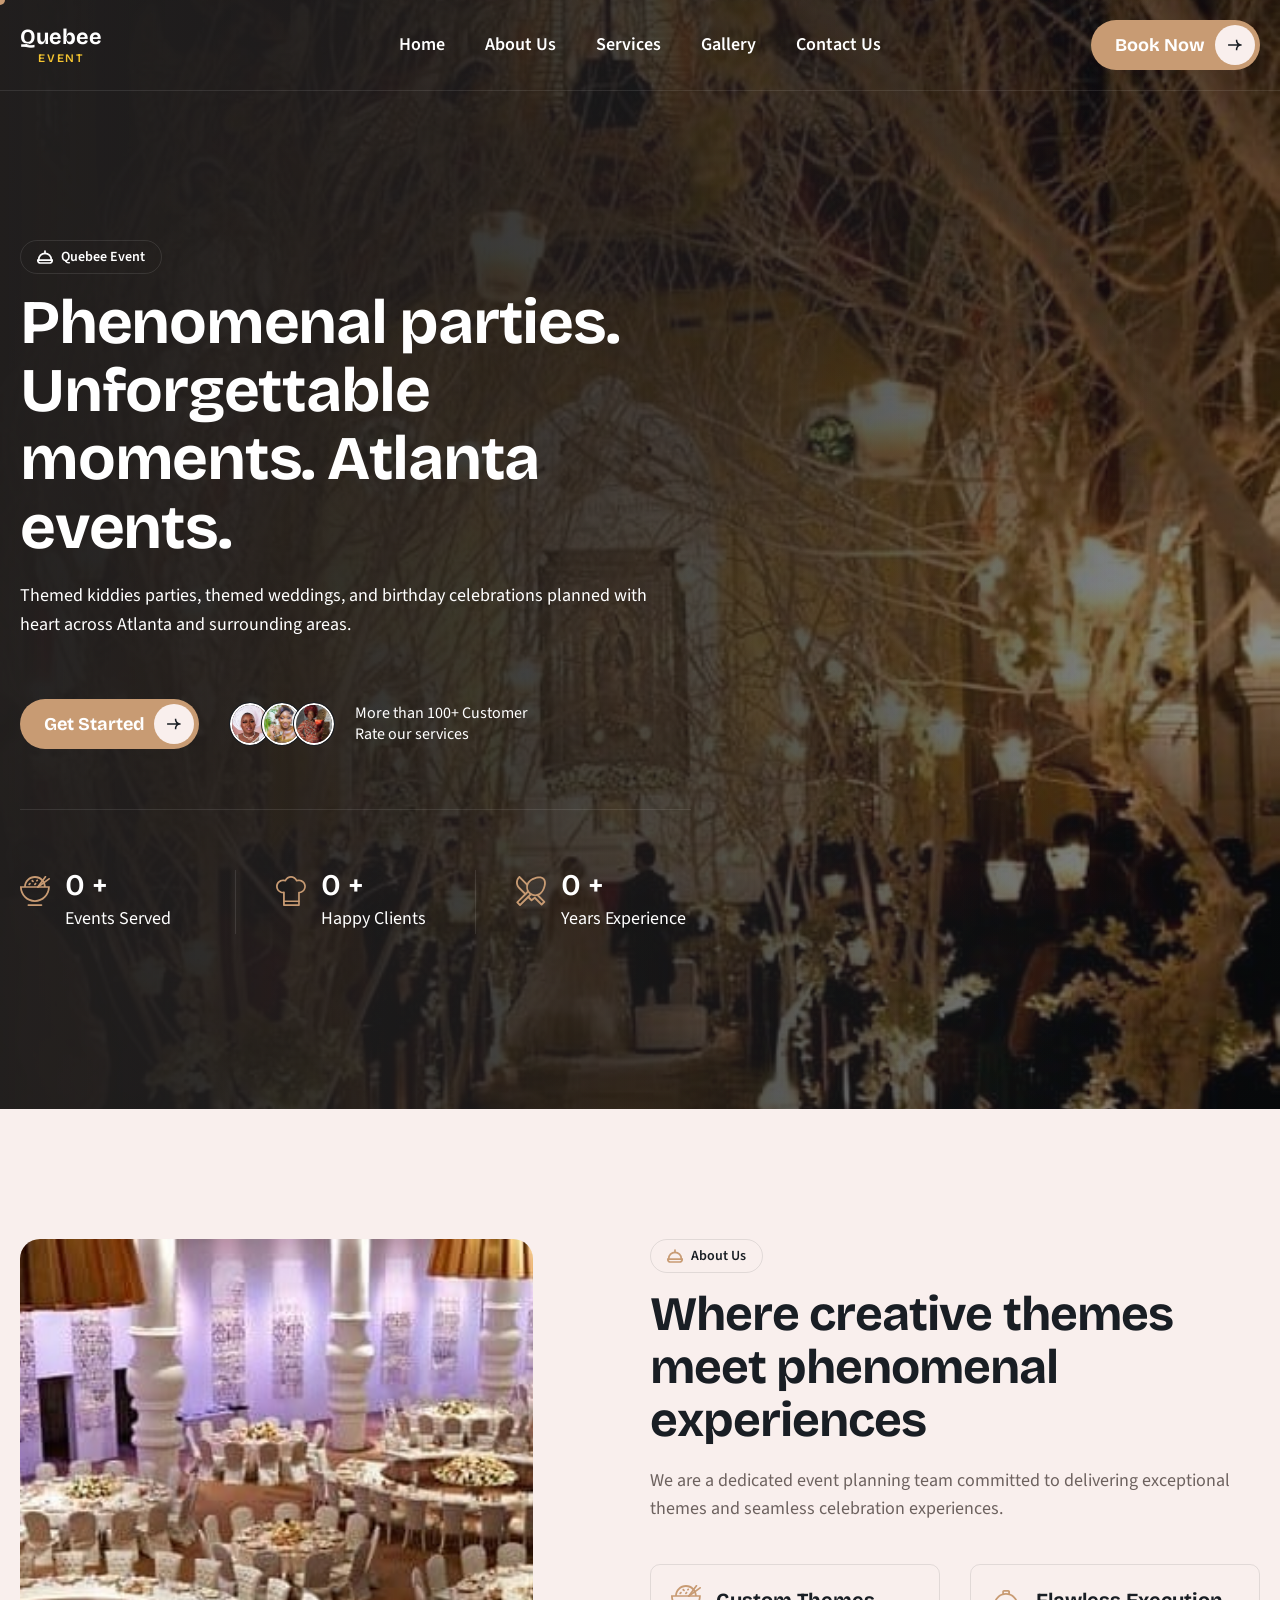
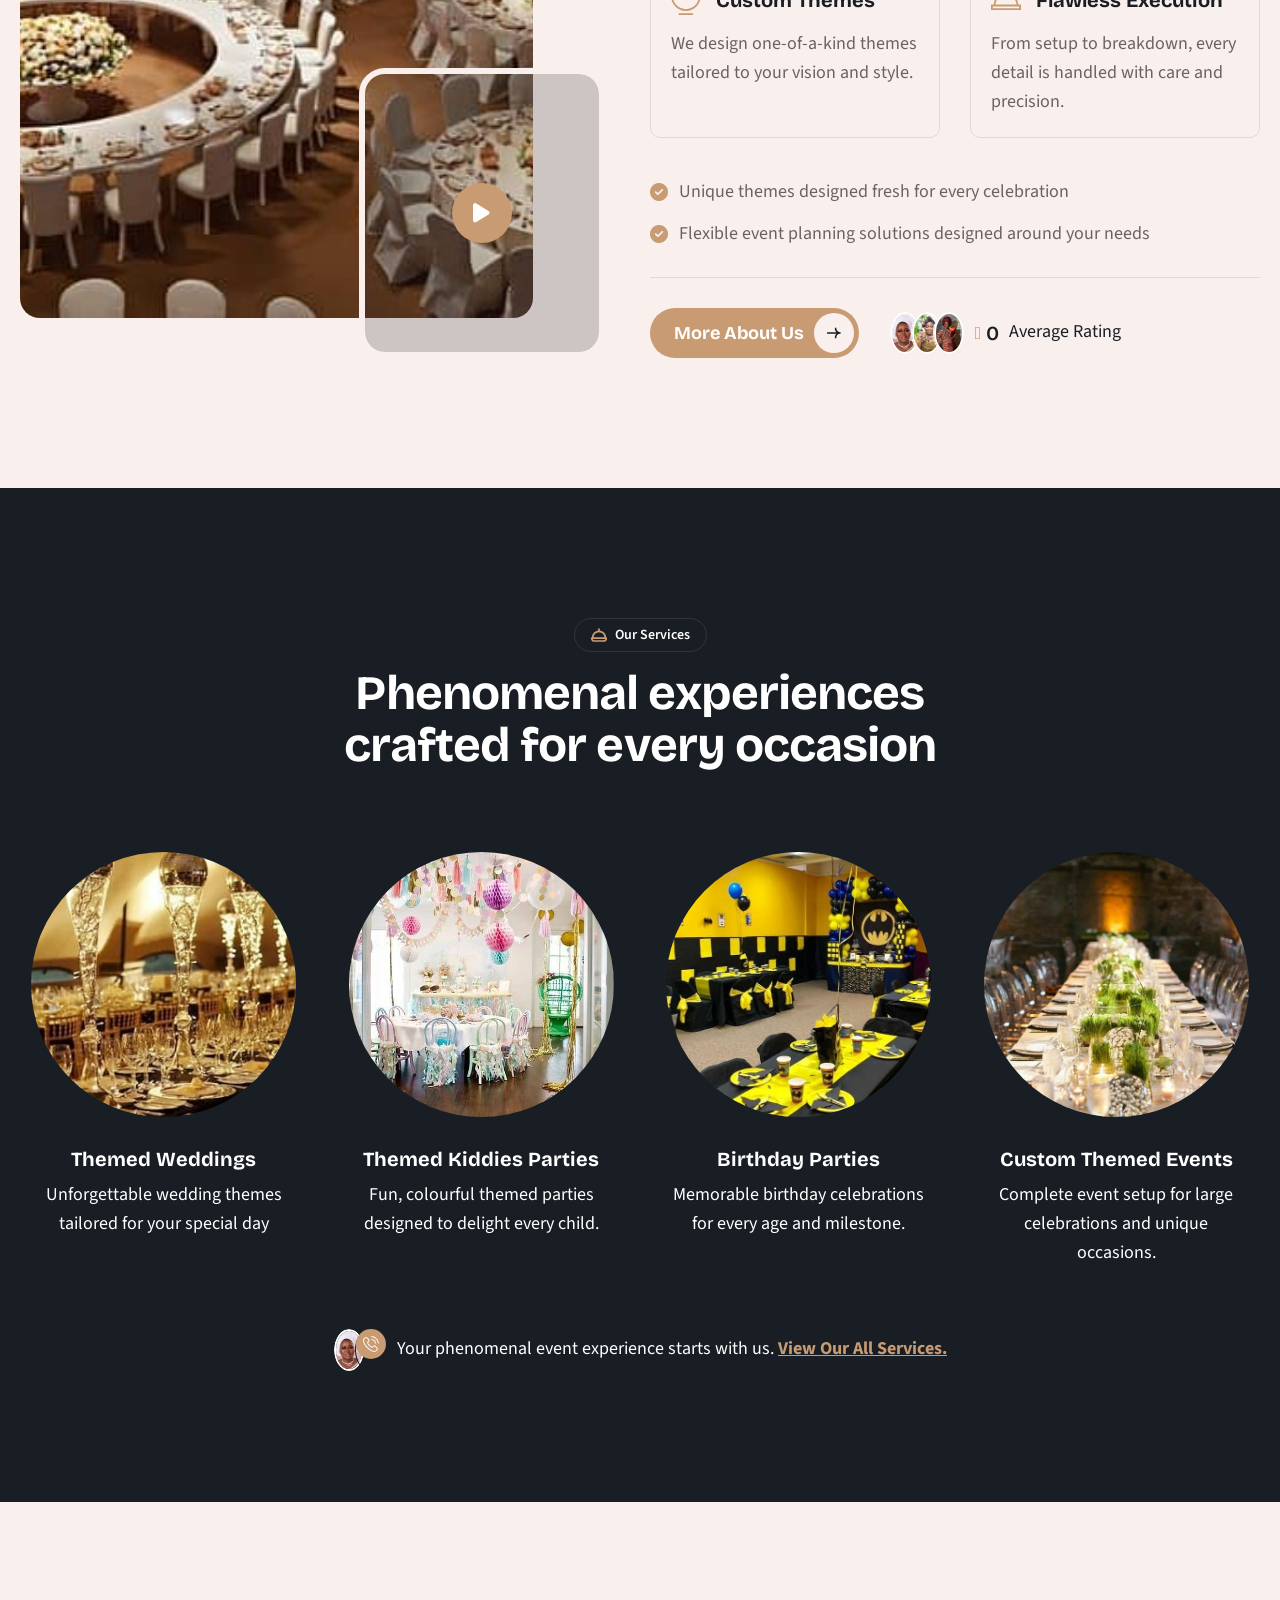
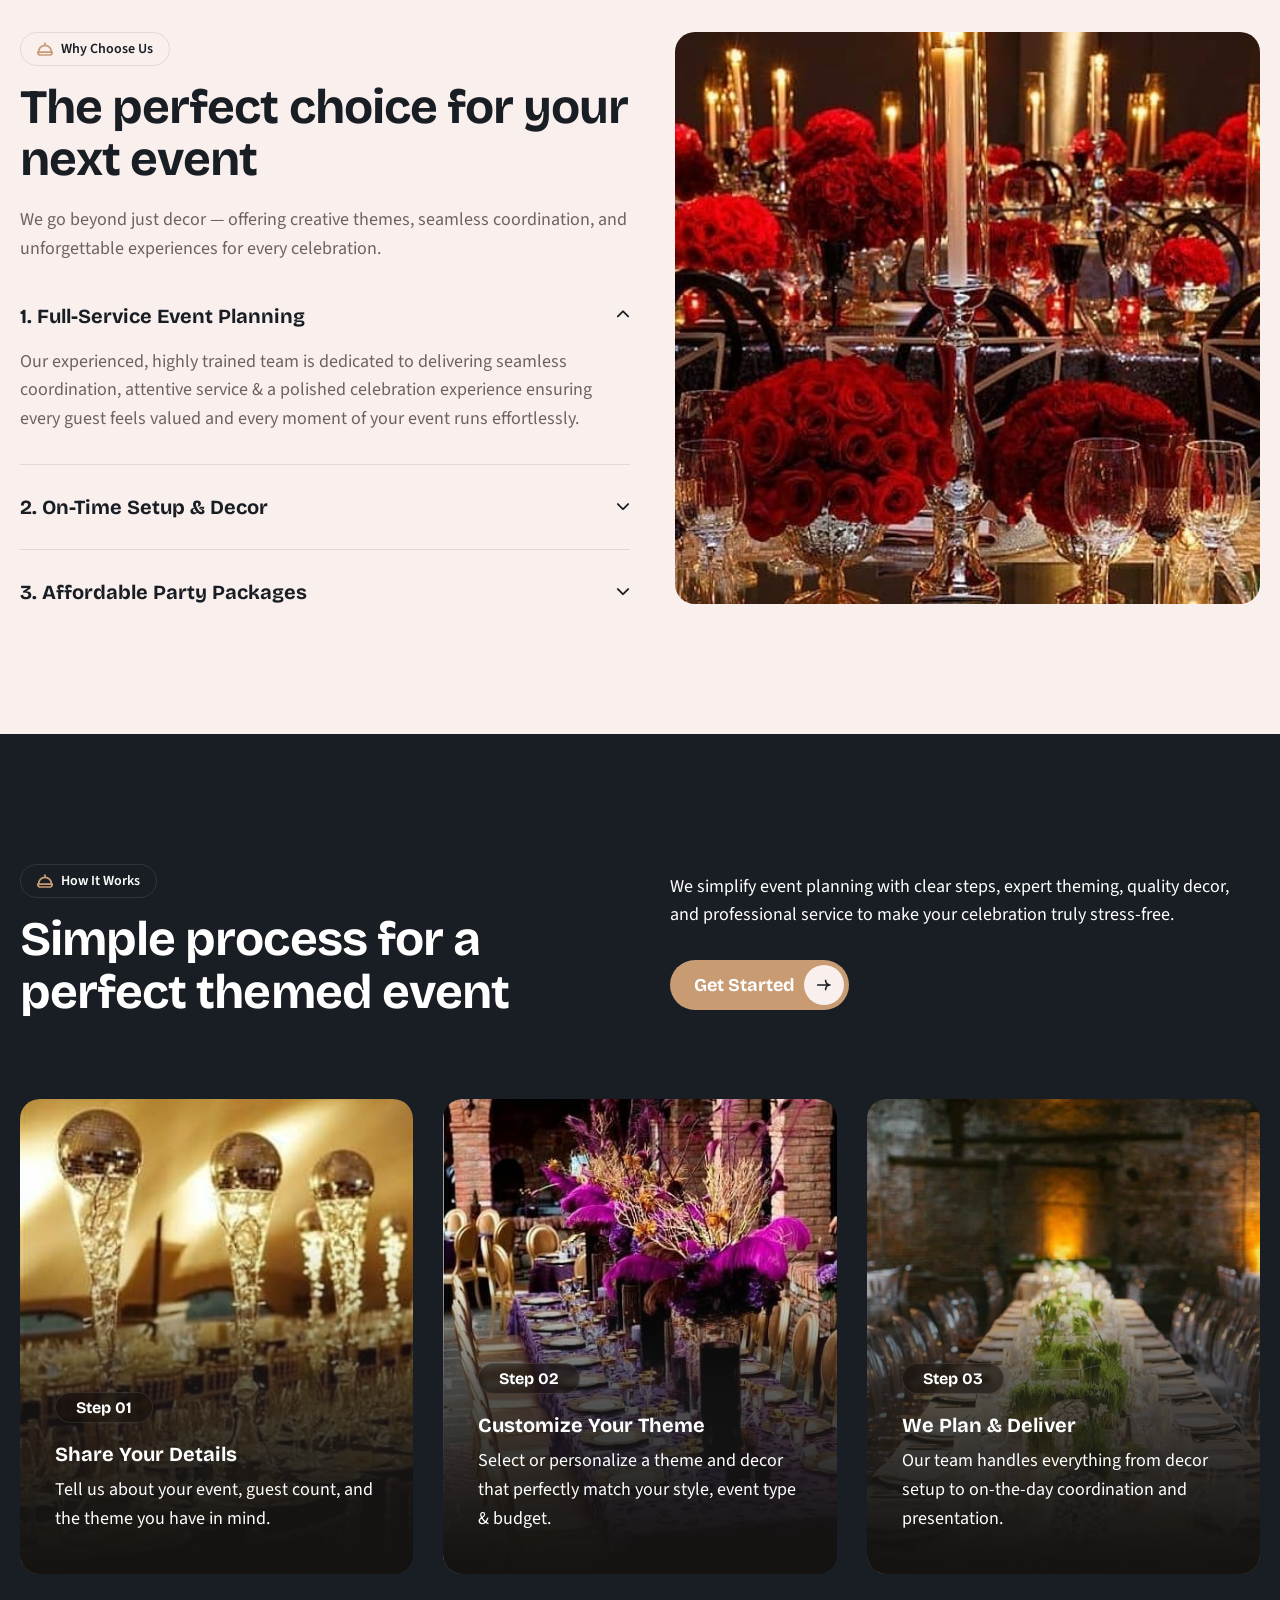
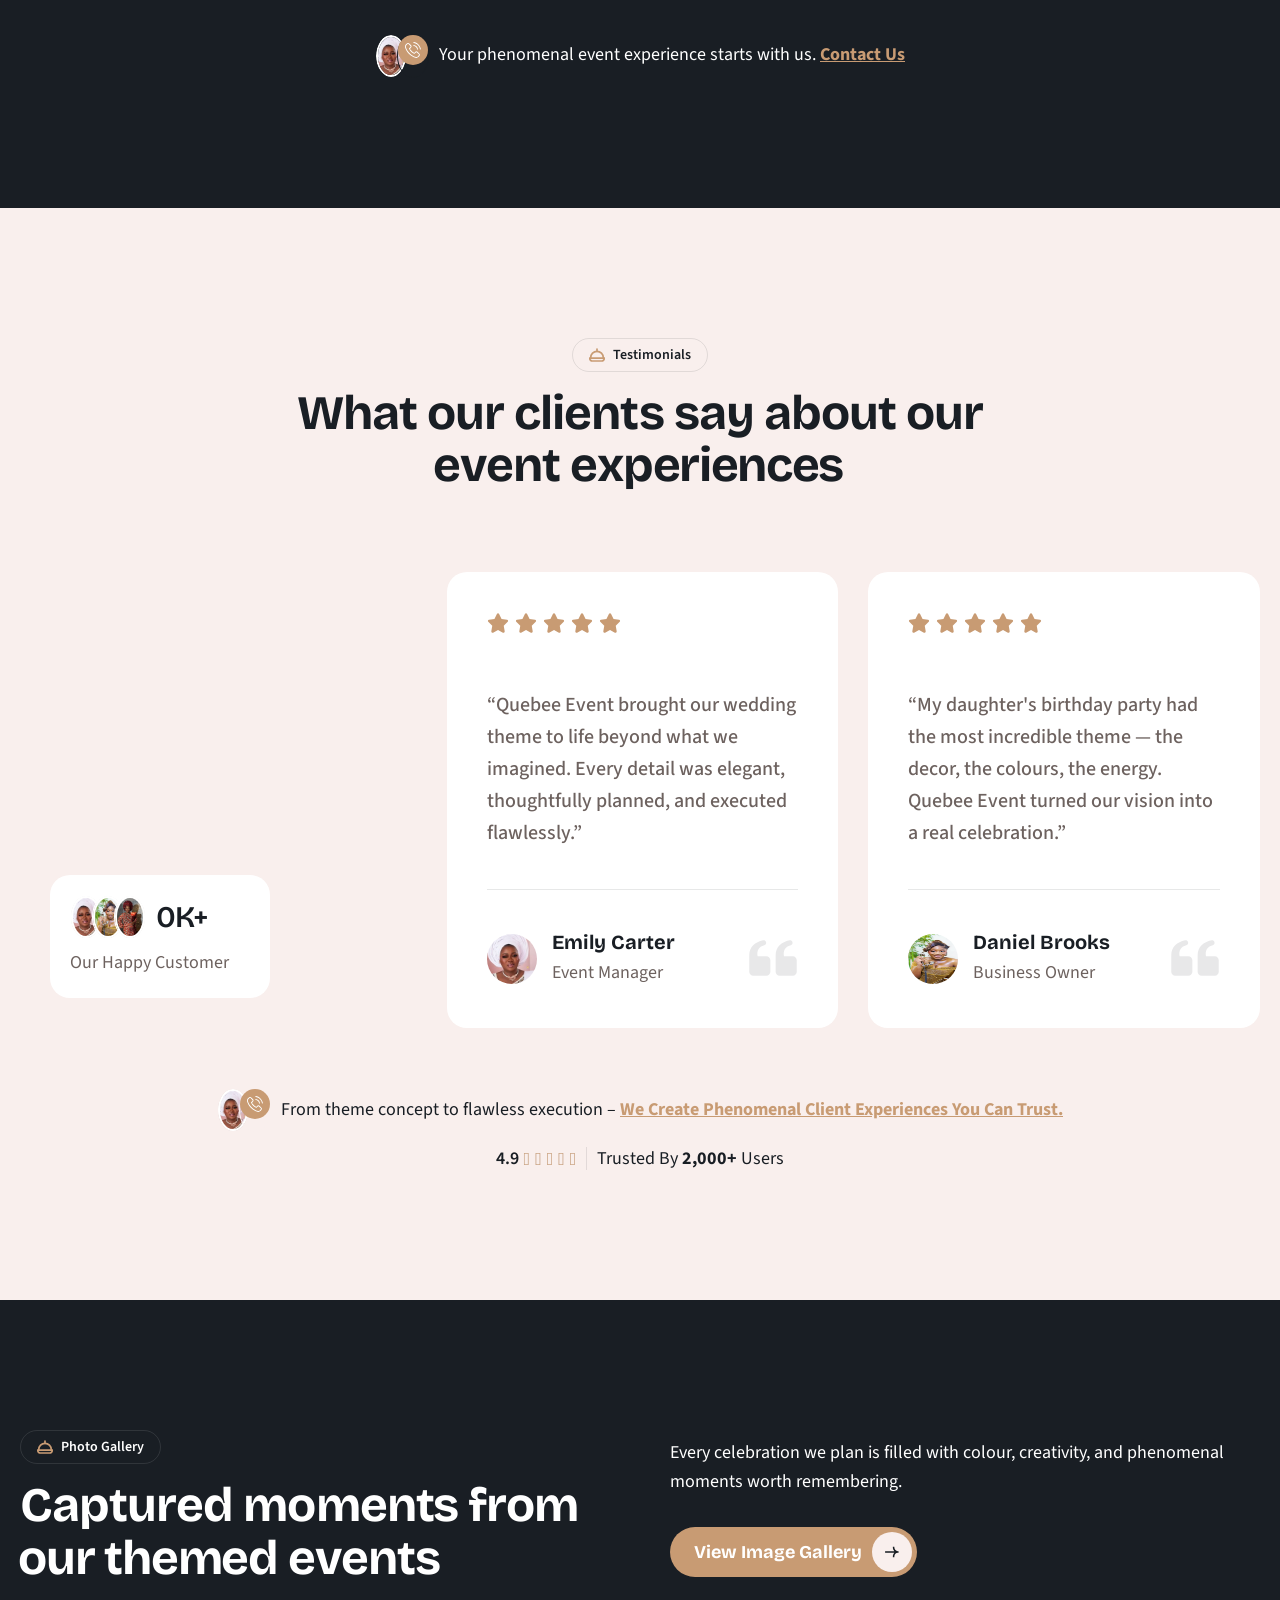
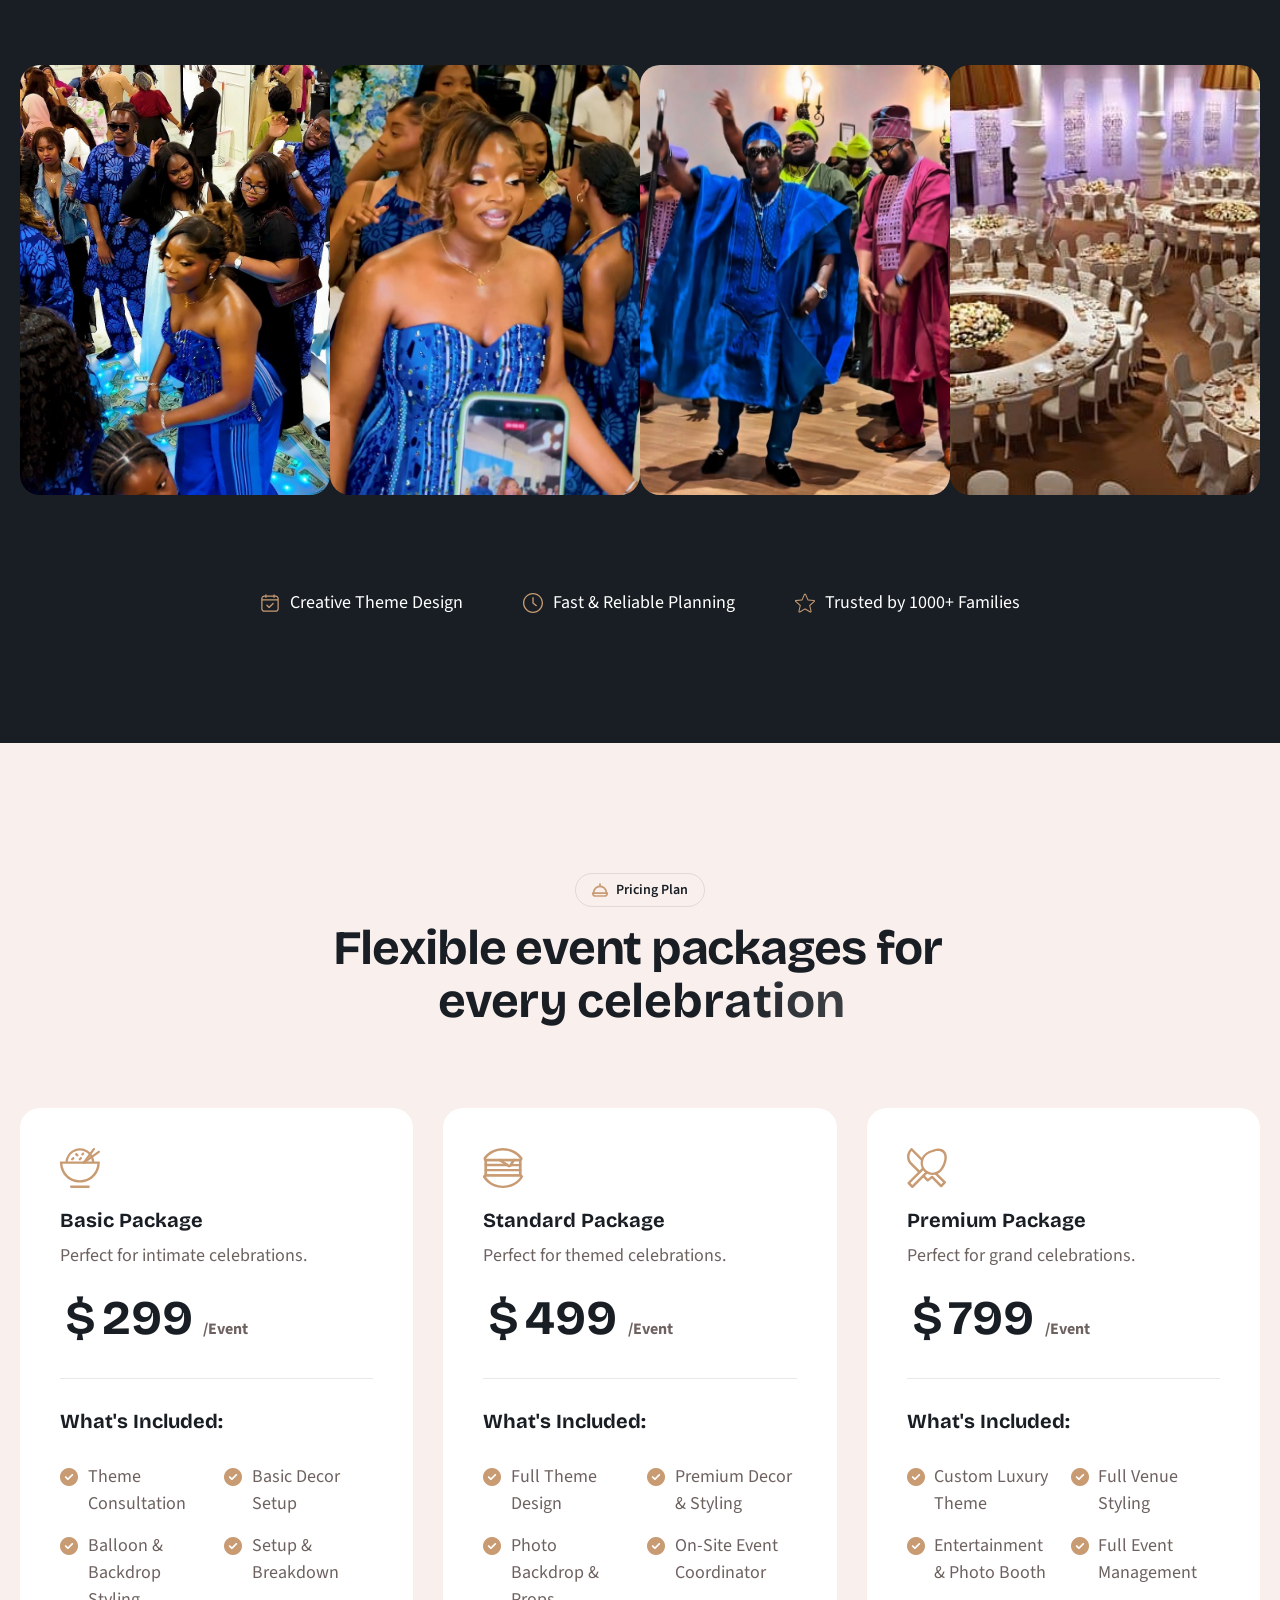
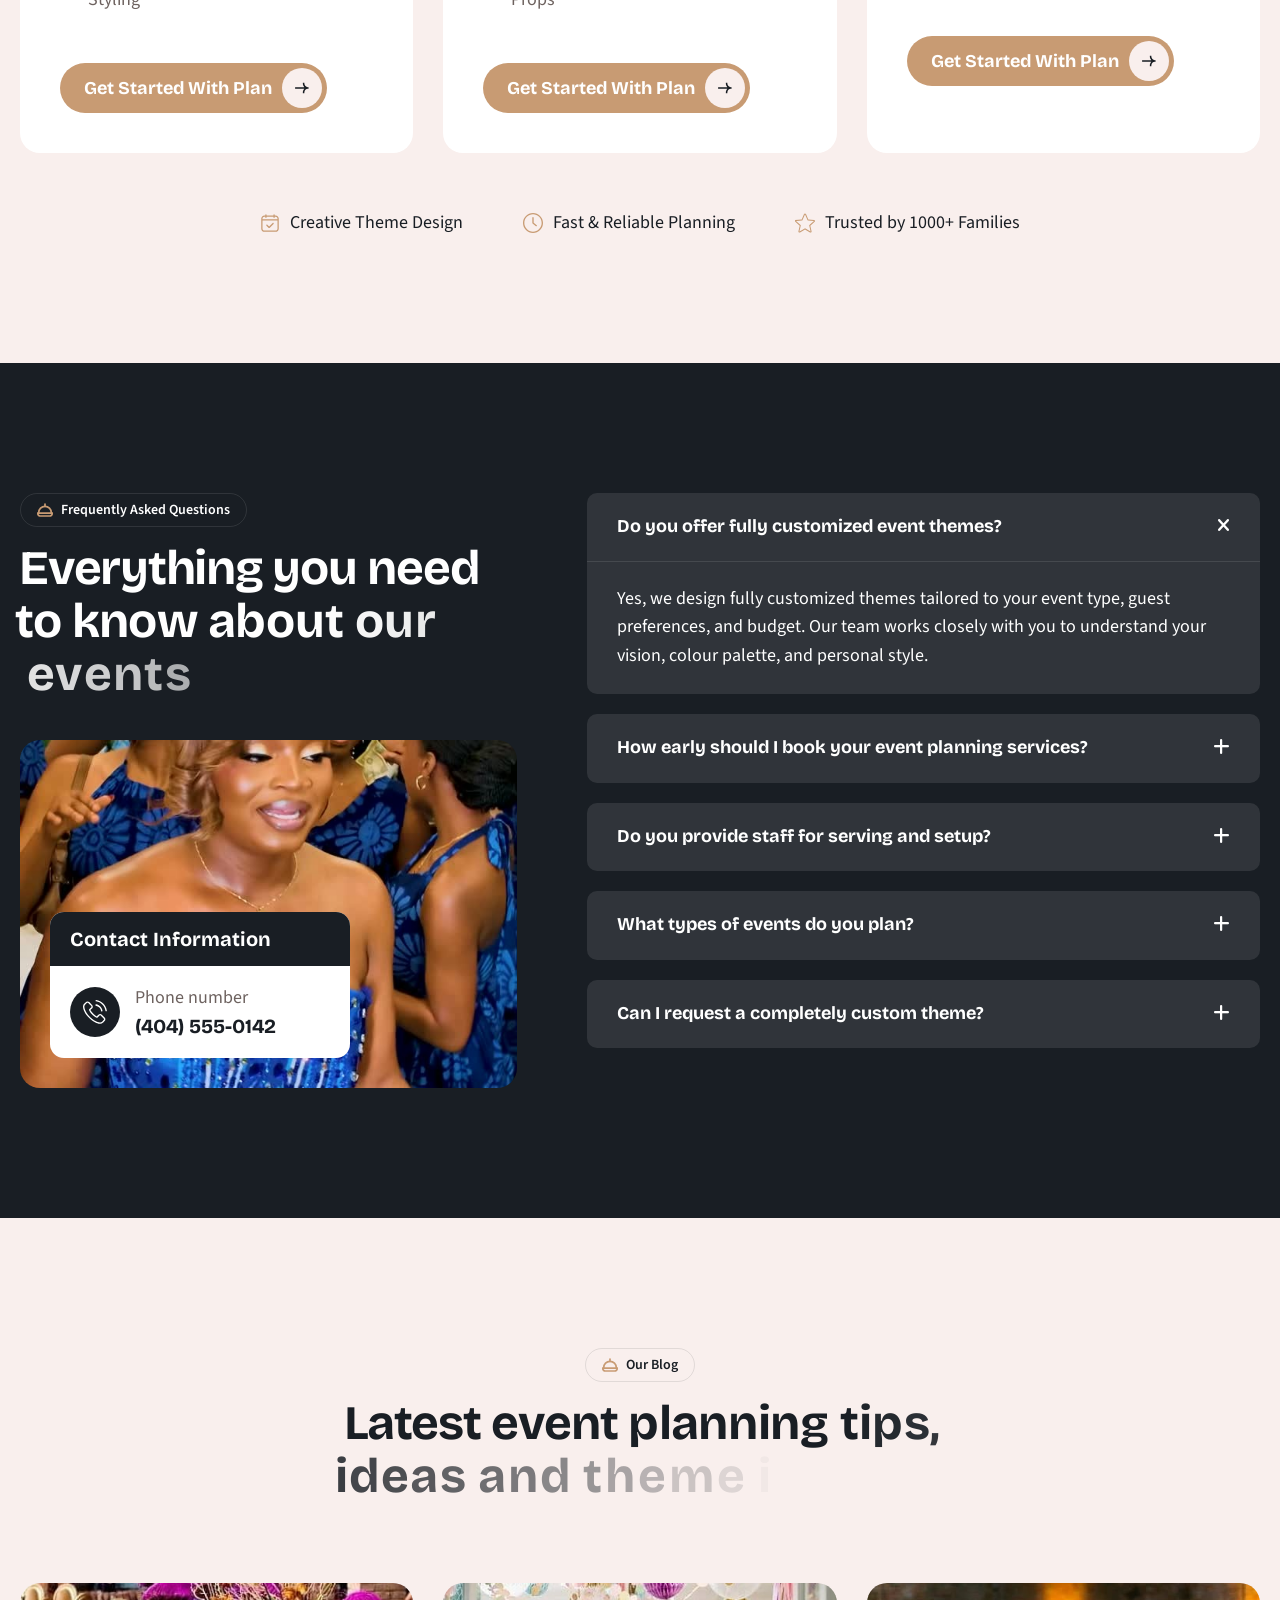
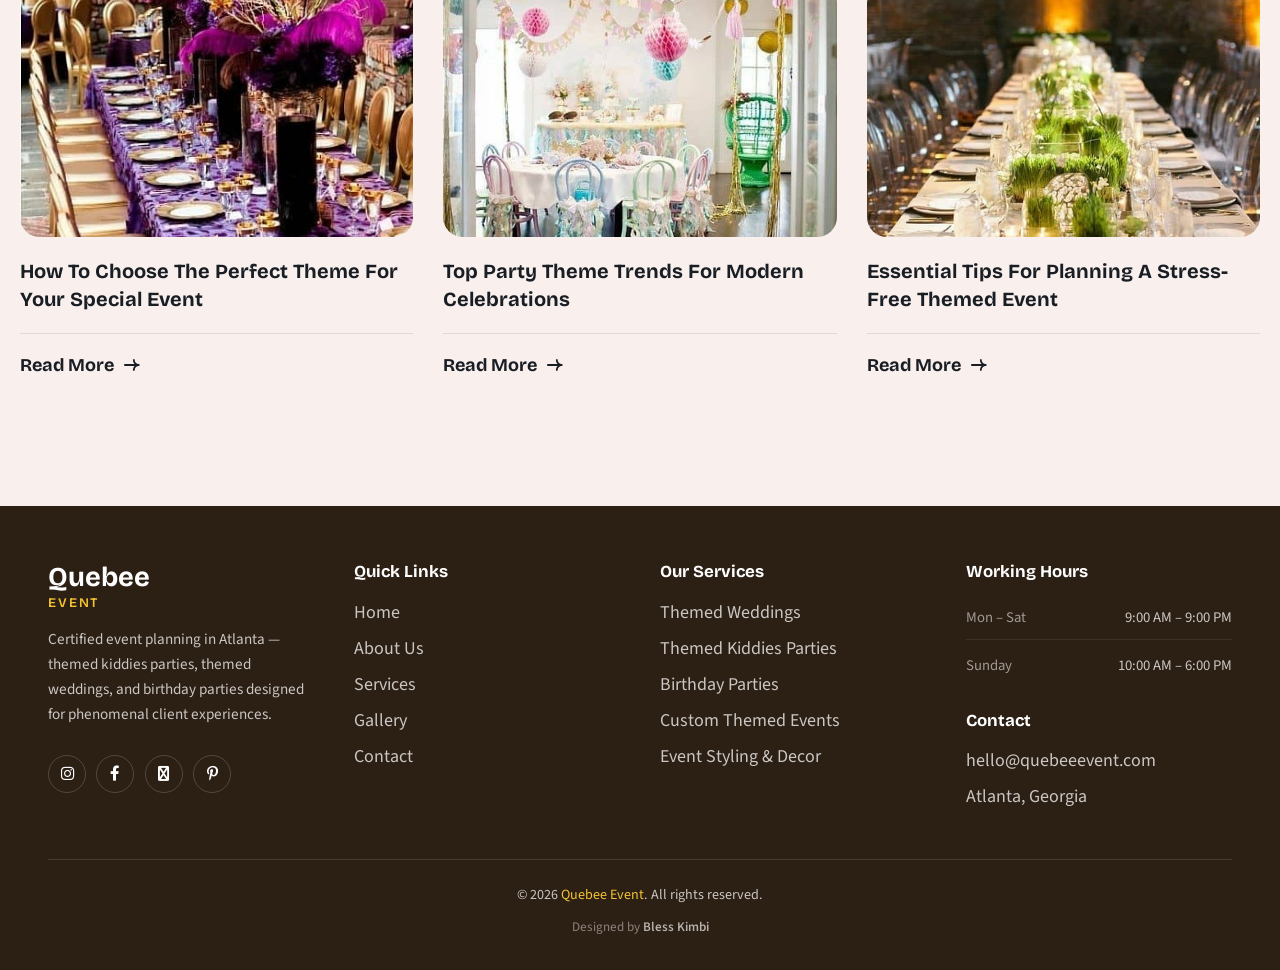
==== commit 7b8020fe: "Add Quebee Event preloader wordmark and social share meta; fix favicon Co-authored-by: Cursor <curso" ====
--- a/index.html
+++ b/index.html
@@ -8,6 +8,17 @@
 		<title>Quebee Event - Themed Weddings, Kiddies &amp; Birthday Parties in Atlanta, GA</title>
 <meta name="description" content="Quebee Event is an Atlanta, Georgia based event planning company creating phenomenal client experiences through themed kiddies parties, themed weddings, birthday parties, and unique celebrations." />
 <meta name='robots' content='max-image-preview:large' />
+<meta name="application-name" content="Quebee Event" />
+<meta property="og:type" content="website" />
+<meta property="og:site_name" content="Quebee Event" />
+<meta property="og:title" content="Quebee Event - Themed Weddings, Kiddies &amp; Birthday Parties in Atlanta, GA" />
+<meta property="og:description" content="Quebee Event is an Atlanta, Georgia based event planning company creating phenomenal client experiences through themed kiddies parties, themed weddings, birthday parties, and unique celebrations." />
+<meta property="og:image" content="/wp-content/uploads/2026/05/hero-bg-image.jpg" />
+<meta property="og:image:alt" content="Quebee Event - themed celebrations in Atlanta, GA" />
+<meta name="twitter:card" content="summary_large_image" />
+<meta name="twitter:title" content="Quebee Event - Themed Weddings, Kiddies &amp; Birthday Parties in Atlanta, GA" />
+<meta name="twitter:description" content="Quebee Event is an Atlanta, Georgia based event planning company creating phenomenal client experiences through themed kiddies parties, themed weddings, birthday parties, and unique celebrations." />
+<meta name="twitter:image" content="/wp-content/uploads/2026/05/hero-bg-image.jpg" />
 <link rel="alternate" title="oEmbed (JSON)" type="application/json+oembed" href="#" />
 <link rel="alternate" title="oEmbed (XML)" type="text/xml+oembed" href="#" />
 <style id="wp-img-auto-sizes-contain-inline-css">
@@ -87,10 +98,10 @@
 <link rel='shortlink' href='' />
 <meta name="generator" content="Elementor 4.2.1; settings: css_print_method-external, google_font-enabled, font_display-swap">
 <script type="text/javascript">var elementskit_module_parallax_url = "wp-content/plugins/elementskit/modules/parallax/";</script>			<!-- lazyload bg strip disabled for static demo -->
-			<link rel="icon" href="assets/images/logo.jpg" sizes="32x32" />
-<link rel="icon" href="assets/images/logo.jpg" sizes="192x192" />
-<link rel="apple-touch-icon" href="assets/images/logo.jpg" />
-<meta name="msapplication-TileImage" content="assets/images/logo.jpg" />
+			<link rel="icon" href="wp-content/uploads/2026/05/hero-bg-image.jpg" sizes="32x32" />
+<link rel="icon" href="wp-content/uploads/2026/05/hero-bg-image.jpg" sizes="192x192" />
+<link rel="apple-touch-icon" href="wp-content/uploads/2026/05/hero-bg-image.jpg" />
+<meta name="msapplication-TileImage" content="wp-content/uploads/2026/05/hero-bg-image.jpg" />
 <link rel="stylesheet" href="assets/css/site-overrides.css" />
 </head>
 
@@ -99,7 +110,7 @@
 		<div class="theme-preloader">
 		<div class="loading-container">
 			<div class="loading"></div>
-			<div id="loading-icon"><img src="wp-content/themes/caterix/assets/images/loader.svg" alt="Preloader"></div>
+			<div id="loading-icon"><span class="gg-preloader-text">Quebee<small>Event</small></span></div>
 		</div>
 	</div>
 		<div id="magic-cursor">
--- a/assets/css/site-overrides.css
+++ b/assets/css/site-overrides.css
@@ -175,3 +175,38 @@
   background-color: rgba(20, 16, 12, 0.55) !important;
   backdrop-filter: blur(2px);
 }
+
+/* ---- Preloader wordmark ----
+   Replaces the generic theme loader.svg with the Quebee Event
+   text logo so the brand name shows while the page loads. */
+#loading-icon .gg-preloader-text {
+  display: inline-flex;
+  flex-direction: column;
+  align-items: center;
+  font-family: var(--gg-display, "Bricolage Grotesque", sans-serif);
+  font-weight: 700;
+  font-size: clamp(1.8rem, 6vw, 2.9rem);
+  line-height: 1.05;
+  color: var(--gg-brown, #2c1f14);
+  letter-spacing: 0.01em;
+  animation: gg-preloader-pulse 1.4s ease-in-out infinite;
+}
+
+#loading-icon .gg-preloader-text small {
+  font-size: 0.34em;
+  font-weight: 600;
+  letter-spacing: 0.42em;
+  text-transform: uppercase;
+  color: var(--gg-yellow, #cd9f3d);
+  margin-top: 0.5em;
+  padding-left: 0.42em;
+}
+
+@keyframes gg-preloader-pulse {
+  0%, 100% { opacity: 1; transform: translateY(0); }
+  50% { opacity: 0.62; transform: translateY(-3px); }
+}
+
+@media (prefers-reduced-motion: reduce) {
+  #loading-icon .gg-preloader-text { animation: none; }
+}
